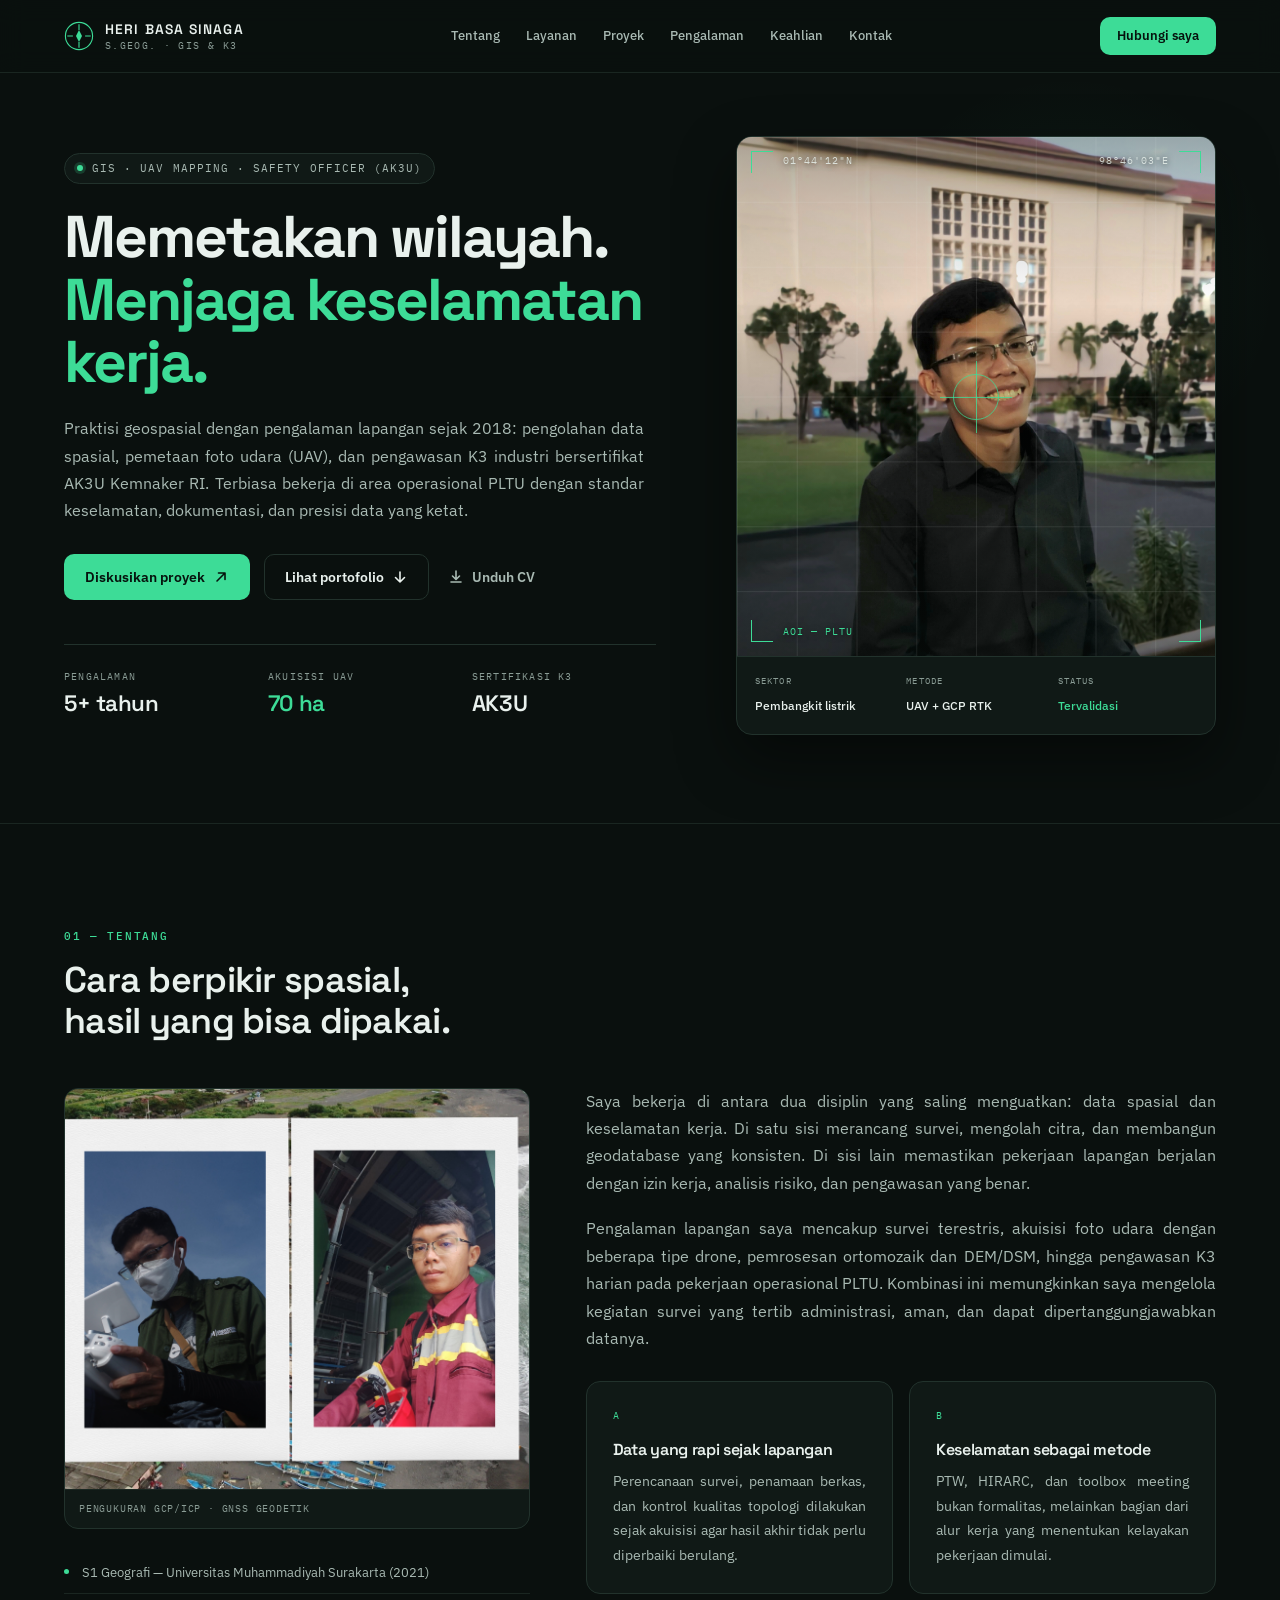
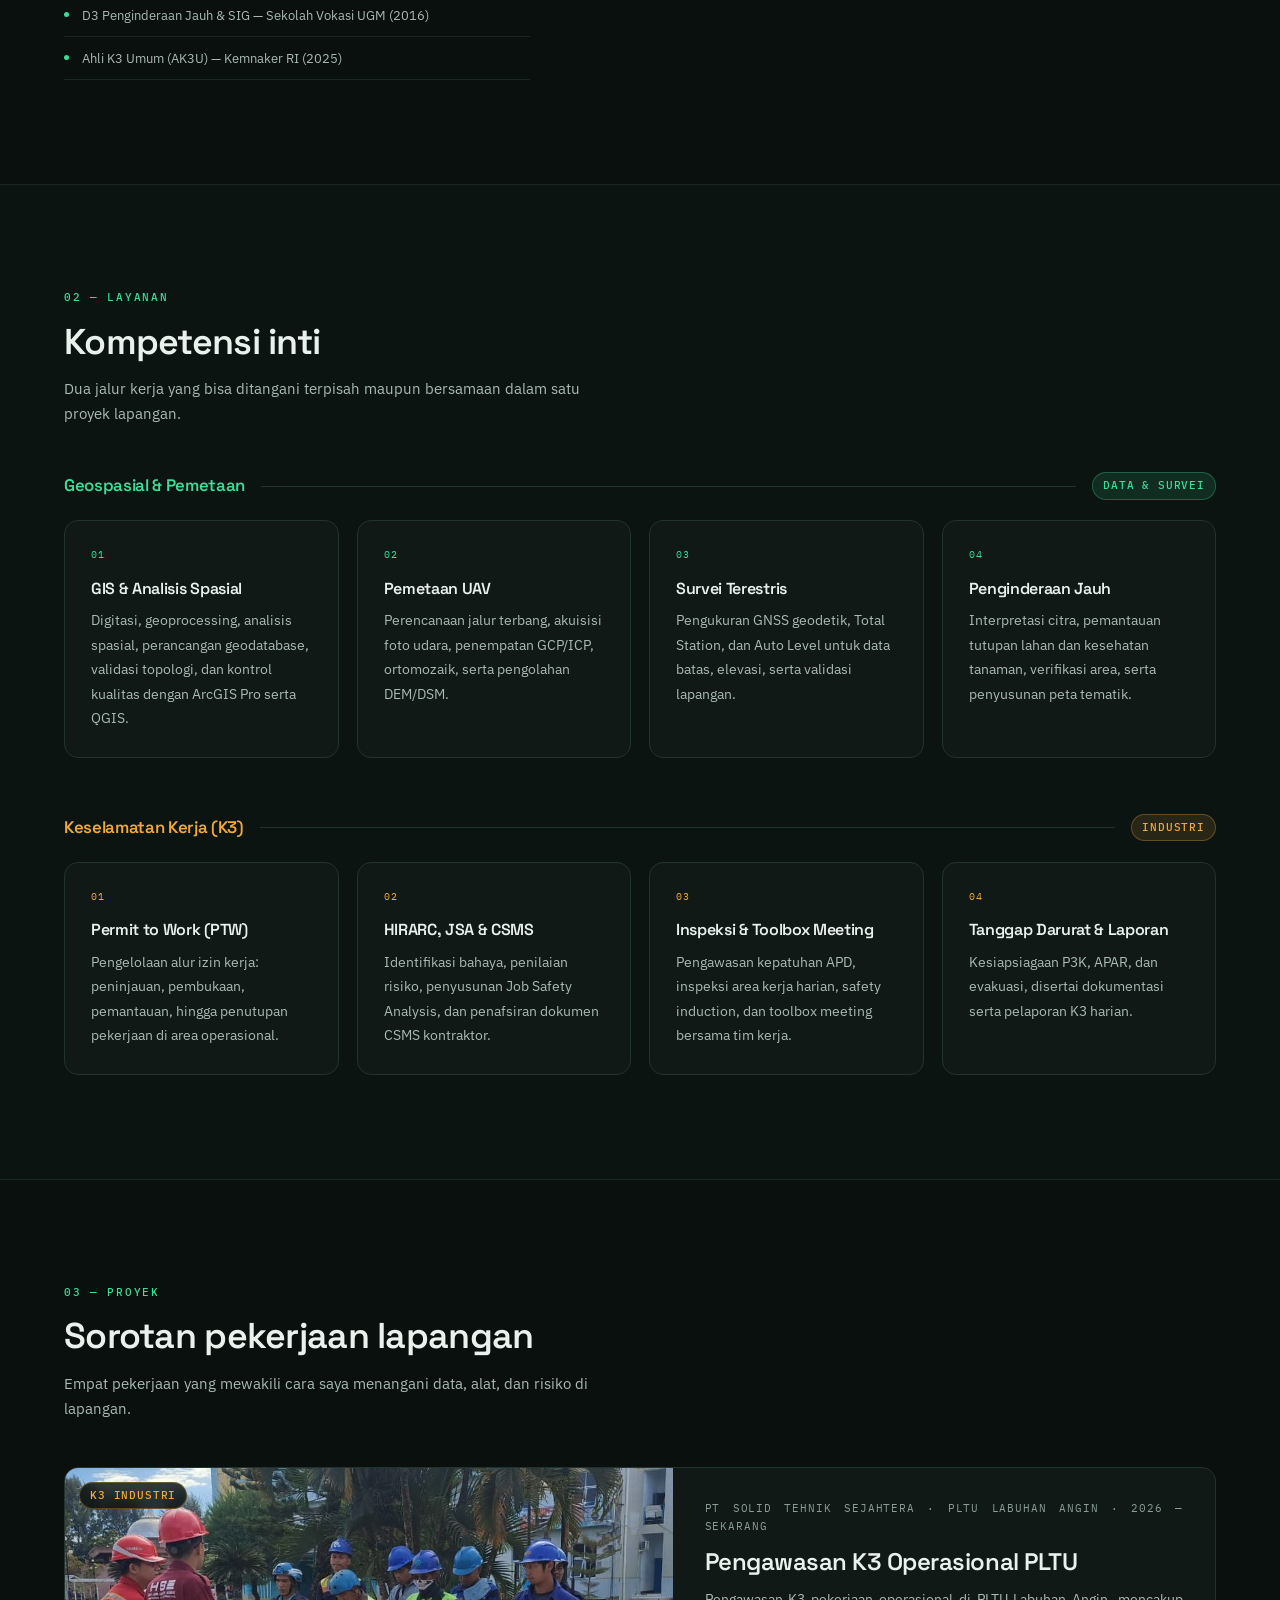
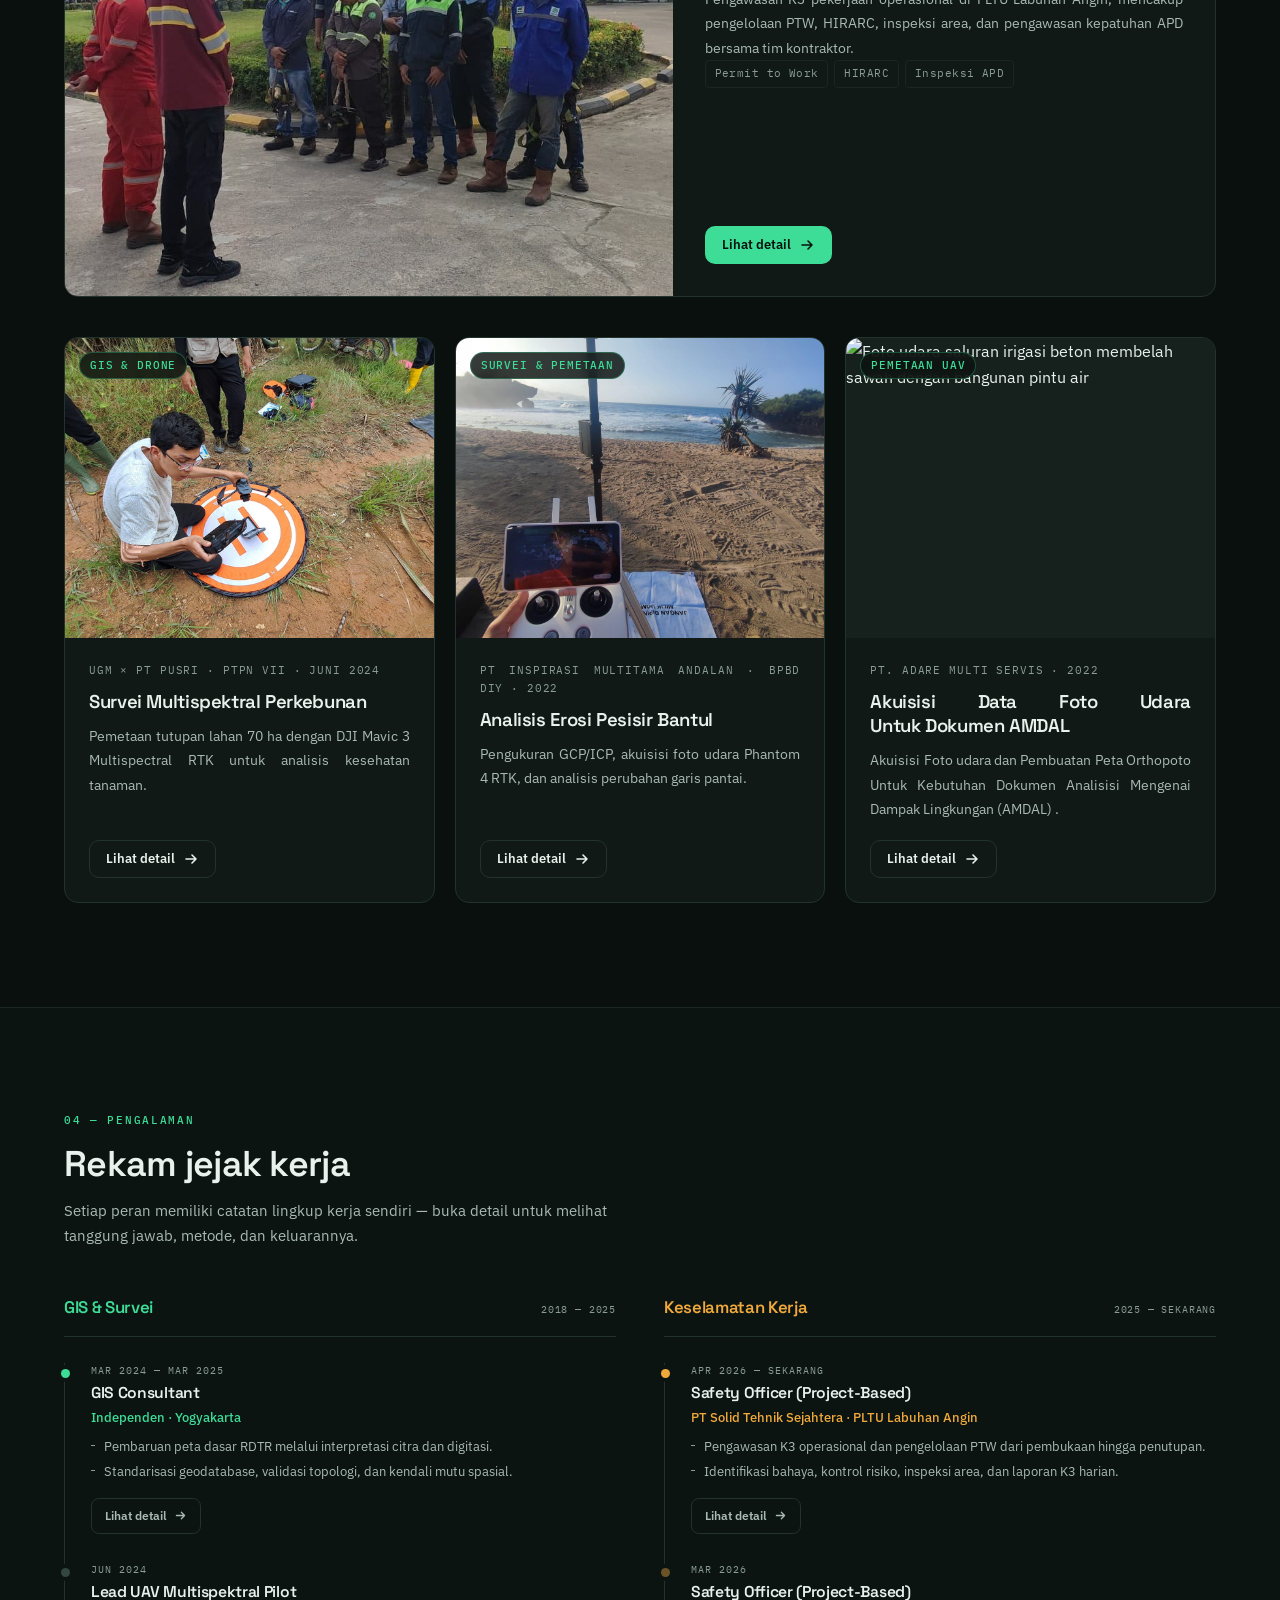
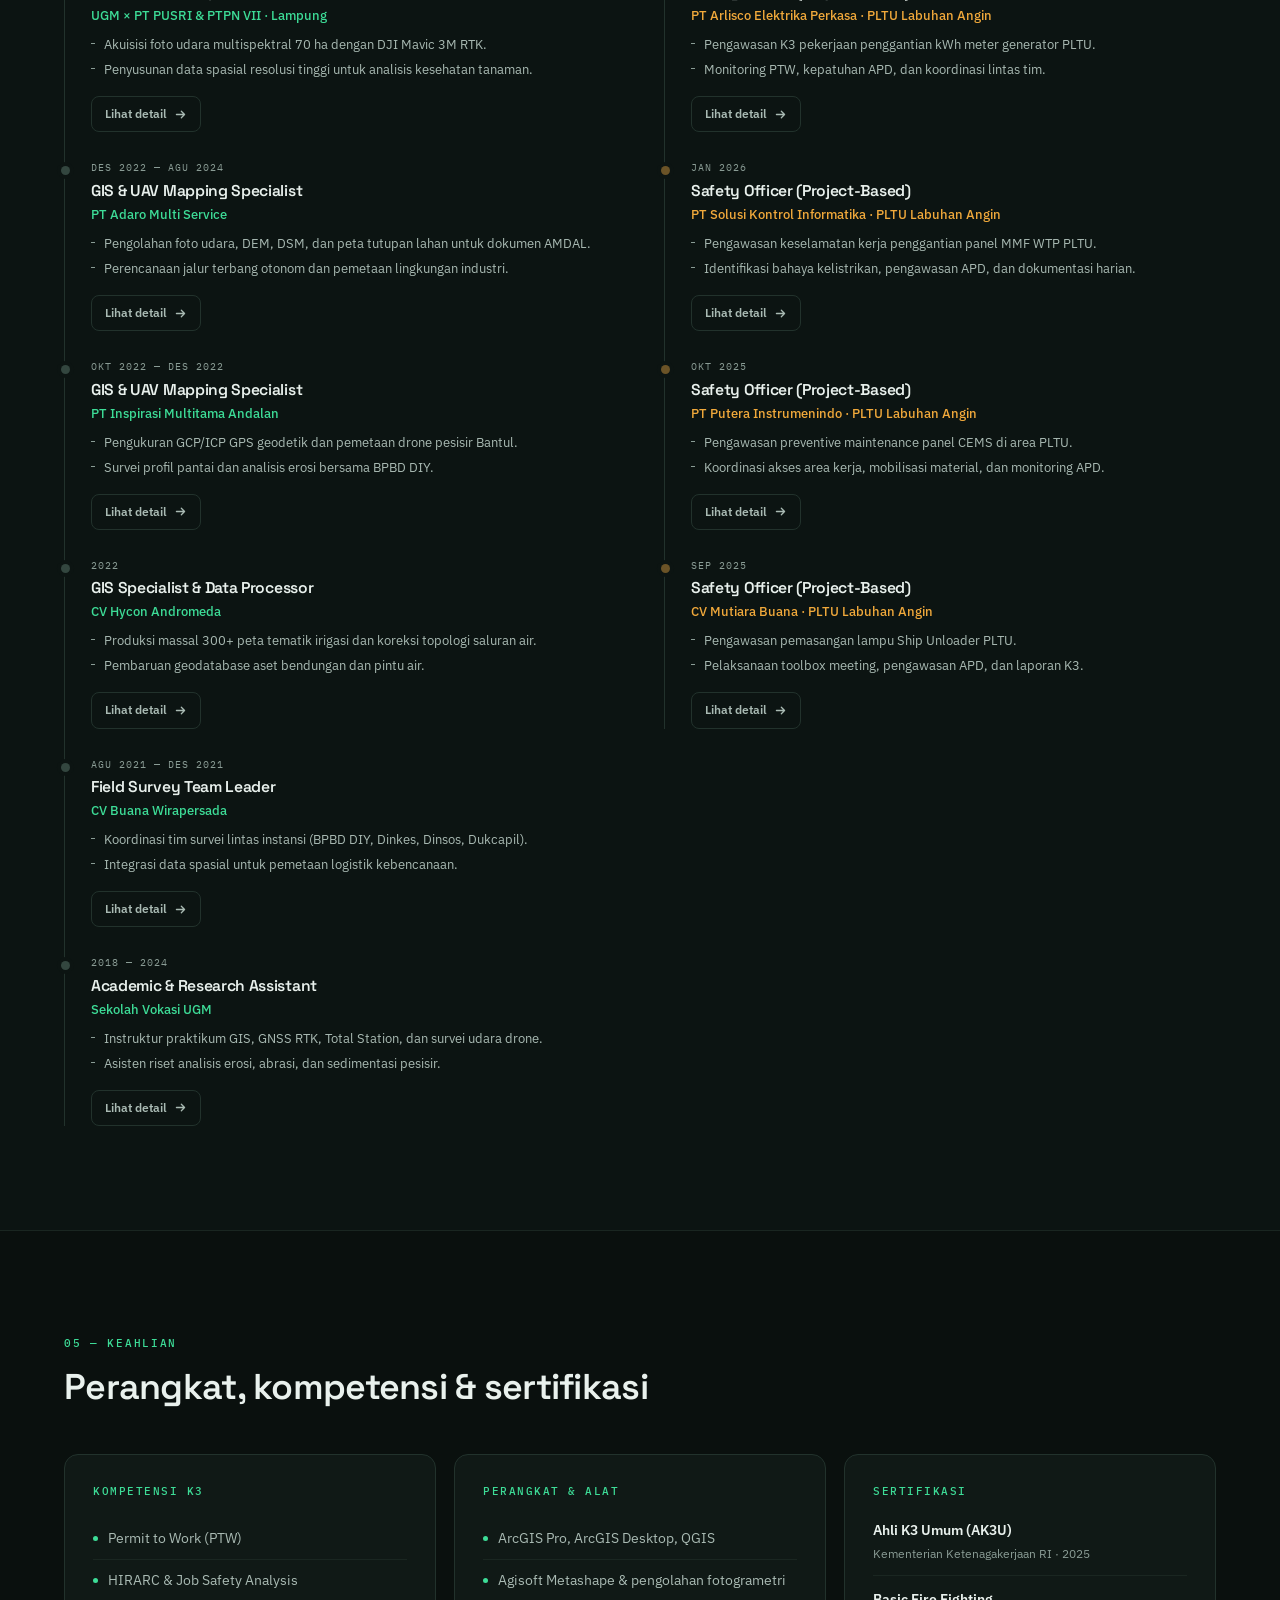
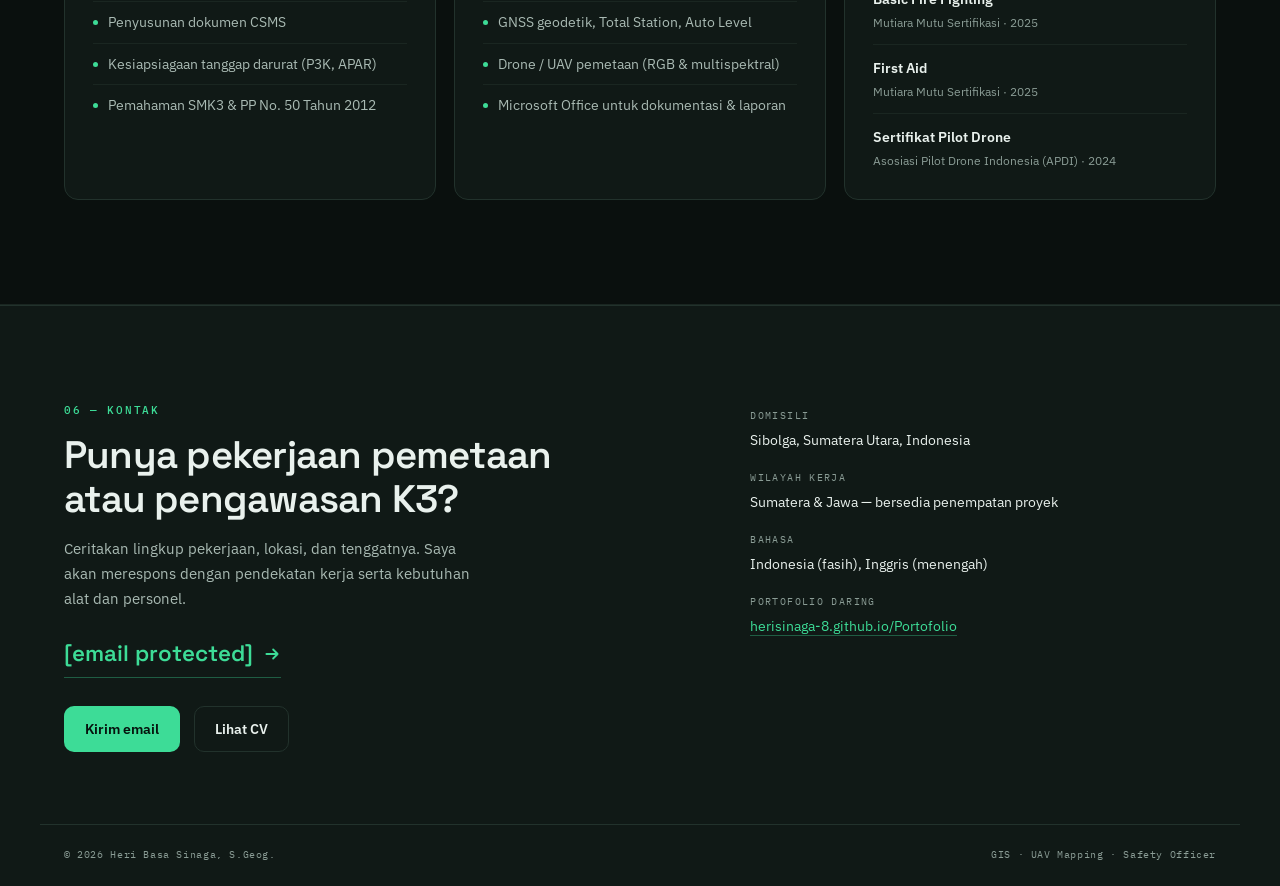
==== index.html @ 773e4710 "Update" ====
<!DOCTYPE html>
<html lang="id">

<head>
  <meta charset="UTF-8" />
  <meta name="viewport" content="width=device-width, initial-scale=1.0" />
  <title>Heri Basa Sinaga, S.Geog. — GIS, UAV Mapping &amp; Safety Officer</title>
  <meta name="description" content="Portofolio Heri Basa Sinaga, S.Geog.: GIS specialist, pilot UAV pemetaan, dan Safety Officer AK3U Kemnaker RI dengan pengalaman lapangan di PLTU Labuhan Angin." />
  <meta property="og:title" content="Heri Basa Sinaga, S.Geog. — GIS, UAV Mapping &amp; Safety Officer" />
  <meta property="og:description" content="Data spasial yang presisi dan pekerjaan lapangan yang aman: GIS, pemetaan UAV, survei terestris, dan pengawasan K3 industri." />
  <meta property="og:type" content="website" />
  <meta property="og:image" content="images/hero-pltu-aerial.jpg" />

  <link rel="preconnect" href="https://fonts.googleapis.com" />
  <link rel="preconnect" href="https://fonts.gstatic.com" crossorigin />
  <link href="https://fonts.googleapis.com/css2?family=IBM+Plex+Mono:wght@400;500&family=IBM+Plex+Sans:wght@400;500;600&family=Space+Grotesk:wght@500;600;700&display=swap" rel="stylesheet" />
  <link rel="stylesheet" href="style.css" />
</head>

<body>
  <a class="skip-link" href="#main">Lompat ke konten</a>

  <header class="site-header" id="site-header">
    <div class="shell header-inner">
      <a class="brand" href="index.html">
        <svg class="brand-mark" viewBox="0 0 32 32" aria-hidden="true" focusable="false">
          <circle cx="16" cy="16" r="14.5" fill="none" stroke="currentColor" stroke-width="1.2" />
          <path d="M16 3.5v6M16 22.5v6M3.5 16h6M22.5 16h6" stroke="currentColor" stroke-width="1.2" />
          <path d="M16 9.5 19.2 16 16 22.5 12.8 16Z" fill="currentColor" />
        </svg>
        <span class="brand-text">
          Heri Basa Sinaga
          <span class="brand-sub">S.Geog. · GIS &amp; K3</span>
        </span>
      </a>

      <nav class="primary-nav" aria-label="Navigasi utama">
        <a href="#tentang" data-nav="tentang">Tentang</a>
        <a href="#layanan" data-nav="layanan">Layanan</a>
        <a href="#proyek" data-nav="proyek">Proyek</a>
        <a href="#pengalaman" data-nav="pengalaman">Pengalaman</a>
        <a href="#keahlian" data-nav="keahlian">Keahlian</a>
        <a href="#kontak" data-nav="kontak">Kontak</a>
      </nav>

      <div class="header-actions">
        <a class="btn btn-primary btn-sm header-cta" href="#kontak">Hubungi saya</a>
        <button class="menu-toggle" id="menu-toggle" type="button" aria-label="Buka menu navigasi" aria-expanded="false" aria-controls="mobile-menu">
          <span class="menu-bars" aria-hidden="true"></span>
        </button>
      </div>
    </div>

    <div class="mobile-menu" id="mobile-menu">
      <nav class="mobile-nav" aria-label="Navigasi seluler">
        <a href="#tentang">Tentang</a>
        <a href="#layanan">Layanan</a>
        <a href="#proyek">Proyek</a>
        <a href="#pengalaman">Pengalaman</a>
        <a href="#keahlian">Keahlian</a>
        <a href="#kontak">Kontak</a>
      </nav>
      <a class="btn btn-primary mobile-menu-cta" href="cv.html">Unduh CV (PDF)</a>
    </div>
  </header>

  <main id="main">
    <!-- HERO -->
    <section class="hero" id="hero">
      <div class="shell hero-grid">
        <div class="hero-copy">
          <p class="eyebrow"><span class="pulse" aria-hidden="true"></span> GIS · UAV Mapping · Safety Officer (AK3U)</p>
          <h1>Memetakan wilayah.<br /><span class="accent">Menjaga keselamatan kerja.</span></h1>
          <p class="hero-lead" style="text-align: justify;"> 
            Praktisi geospasial dengan pengalaman lapangan sejak 2018: pengolahan data spasial, pemetaan foto udara
            (UAV), dan pengawasan K3 industri bersertifikat AK3U Kemnaker RI. Terbiasa bekerja di area operasional
            PLTU dengan standar keselamatan, dokumentasi, dan presisi data yang ketat.
          </p>

          <div class="hero-actions">
            <a class="btn btn-primary" href="#kontak">
              Diskusikan proyek
              <svg class="icon" viewBox="0 0 16 16" aria-hidden="true" focusable="false">
                <path d="M4 12 12 4M5.5 4H12v6.5" fill="none" stroke="currentColor" stroke-width="1.6" stroke-linecap="round" stroke-linejoin="round" />
              </svg>
            </a>
            <a class="btn btn-outline" href="#proyek">
              Lihat portofolio
              <svg class="icon" viewBox="0 0 16 16" aria-hidden="true" focusable="false">
                <path d="M8 3v10M3.5 8.5 8 13l4.5-4.5" fill="none" stroke="currentColor" stroke-width="1.6" stroke-linecap="round" stroke-linejoin="round" />
              </svg>
            </a>
            <a class="btn btn-ghost" href="cv.html">
              <svg class="icon" viewBox="0 0 16 16" aria-hidden="true" focusable="false">
                <path d="M8 2v8M4.5 7 8 10.5 11.5 7M3 13h10" fill="none" stroke="currentColor" stroke-width="1.6" stroke-linecap="round" stroke-linejoin="round" />
              </svg>
              Unduh CV
            </a>
          </div>

          <dl class="hero-metrics">
            <div class="metric">
              <dt class="metric-label">Pengalaman</dt>
              <dd class="metric-value">5+ tahun</dd>
            </div>
            <div class="metric">
              <dt class="metric-label">Akuisisi UAV</dt>
              <dd class="metric-value metric-value--accent">70 ha</dd>
            </div>
            <div class="metric">
              <dt class="metric-label">Sertifikasi K3</dt>
              <dd class="metric-value">AK3U</dd>
            </div>
          </dl>
        </div>

        <figure class="map-panel">
          <div class="map-frame">
            <img src="./image/profil.jpg" alt="Foto udara kompleks PLTU pesisir dengan dermaga bongkar dan galeri konveyor" width="1024" height="1200" fetchpriority="high" decoding="async" />
            <div class="map-overlay" aria-hidden="true">
              <span class="map-grid"></span>
              <span class="map-corner map-corner--tl"></span>
              <span class="map-corner map-corner--tr"></span>
              <span class="map-corner map-corner--bl"></span>
              <span class="map-corner map-corner--br"></span>
              <span class="map-coord map-coord--tl">01°44'12"N</span>
              <span class="map-coord map-coord--tr">98°46'03"E</span>
              <span class="map-coord map-coord--bl">AOI — PLTU</span>
              <span class="map-crosshair"></span>
            </div>
          </div>
          <figcaption class="map-readout">
            <div class="readout">
              <span class="readout-label">Sektor</span>
              <span class="readout-value">Pembangkit listrik</span>
            </div>
            <div class="readout">
              <span class="readout-label">Metode</span>
              <span class="readout-value">UAV + GCP RTK</span>
            </div>
            <div class="readout">
              <span class="readout-label">Status</span>
              <span class="readout-value readout-value--ok">Tervalidasi</span>
            </div>
          </figcaption>
        </figure>
      </div>
    </section>

    <!-- TENTANG -->
    <section class="section" id="tentang">
      <div class="shell">
        <div class="section-head">
          <p class="section-tag">01 — Tentang</p>
          <h2 class="section-title">Cara berpikir spasial, hasil yang bisa dipakai.</h2>
        </div>

        <div class="about-grid">
          <div class="about-aside">
            <figure class="about-photo">
              <img src="./image/home 1.png" alt="Receiver GNSS geodetik di lokasi survei lapangan dengan tablet pemetaan" width="1280" height="400" decoding="async" />
              <figcaption>Pengukuran GCP/ICP · GNSS geodetik</figcaption>
            </figure>
            <ul class="credential-list">
              <li>S1 Geografi — Universitas Muhammadiyah Surakarta (2021)</li>
              <li>D3 Penginderaan Jauh &amp; SIG — Sekolah Vokasi UGM (2016)</li>
              <li>Ahli K3 Umum (AK3U) — Kemnaker RI (2025)</li>
            </ul>
          </div>

          <div class="about-body" style="text-align: justify">
            <p class="lead-muted">
              Saya bekerja di antara dua disiplin yang saling menguatkan: data spasial dan keselamatan kerja. Di satu
              sisi merancang survei, mengolah citra, dan membangun geodatabase yang konsisten. Di sisi lain memastikan
              pekerjaan lapangan berjalan dengan izin kerja, analisis risiko, dan pengawasan yang benar.
            </p>
            <p class="lead-muted">
              Pengalaman lapangan saya mencakup survei terestris, akuisisi foto udara dengan beberapa tipe drone,
              pemrosesan ortomozaik dan DEM/DSM, hingga pengawasan K3 harian pada pekerjaan operasional PLTU. Kombinasi
              ini memungkinkan saya mengelola kegiatan survei yang tertib administrasi, aman, dan dapat
              dipertanggungjawabkan datanya.
            </p>

            <div class="info-grid">
              <article class="card card--plain">
                <span class="card-index">A</span>
                <h3 class="card-title">Data yang rapi sejak lapangan</h3>
                <p class="card-text">Perencanaan survei, penamaan berkas, dan kontrol kualitas topologi dilakukan sejak
                  akuisisi agar hasil akhir tidak perlu diperbaiki berulang.</p>
              </article>
              <article class="card card--plain">
                <span class="card-index">B</span>
                <h3 class="card-title">Keselamatan sebagai metode</h3>
                <p class="card-text">PTW, HIRARC, dan toolbox meeting bukan formalitas, melainkan bagian dari alur kerja
                  yang menentukan kelayakan pekerjaan dimulai.</p>
              </article>
            </div>
          </div>
        </div>
      </div>
    </section>

    <!-- LAYANAN -->
    <section class="section section--alt" id="layanan">
      <div class="shell">
        <div class="section-head">
          <p class="section-tag">02 — Layanan</p>
          <h2 class="section-title">Kompetensi inti</h2>
          <p class="section-note">Dua jalur kerja yang bisa ditangani terpisah maupun bersamaan dalam satu proyek
            lapangan.</p>
        </div>

        <div class="service-group">
          <div class="group-head">
            <h3 class="group-title">Geospasial &amp; Pemetaan</h3>
            <span class="group-line" aria-hidden="true"></span>
            <span class="chip chip--green">Data &amp; survei</span>
          </div>
          <div class="card-grid card-grid--4">
            <article class="card">
              <span class="card-index">01</span>
              <h4 class="card-title">GIS &amp; Analisis Spasial</h4>
              <p class="card-text">Digitasi, geoprocessing, analisis spasial, perancangan geodatabase, validasi topologi,
                dan kontrol kualitas dengan ArcGIS Pro serta QGIS.</p>
            </article>
            <article class="card">
              <span class="card-index">02</span>
              <h4 class="card-title">Pemetaan UAV</h4>
              <p class="card-text">Perencanaan jalur terbang, akuisisi foto udara, penempatan GCP/ICP, ortomozaik, serta
                pengolahan DEM/DSM.</p>
            </article>
            <article class="card">
              <span class="card-index">03</span>
              <h4 class="card-title">Survei Terestris</h4>
              <p class="card-text">Pengukuran GNSS geodetik, Total Station, dan Auto Level untuk data batas, elevasi,
                serta validasi lapangan.</p>
            </article>
            <article class="card">
              <span class="card-index">04</span>
              <h4 class="card-title">Penginderaan Jauh</h4>
              <p class="card-text">Interpretasi citra, pemantauan tutupan lahan dan kesehatan tanaman, verifikasi area,
                serta penyusunan peta tematik.</p>
            </article>
          </div>
        </div>

        <div class="service-group">
          <div class="group-head">
            <h3 class="group-title group-title--amber">Keselamatan Kerja (K3)</h3>
            <span class="group-line" aria-hidden="true"></span>
            <span class="chip chip--amber">Industri</span>
          </div>
          <div class="card-grid card-grid--4">
            <article class="card card--amber">
              <span class="card-index">01</span>
              <h4 class="card-title">Permit to Work (PTW)</h4>
              <p class="card-text">Pengelolaan alur izin kerja: peninjauan, pembukaan, pemantauan, hingga penutupan
                pekerjaan di area operasional.</p>
            </article>
            <article class="card card--amber">
              <span class="card-index">02</span>
              <h4 class="card-title">HIRARC, JSA &amp; CSMS</h4>
              <p class="card-text">Identifikasi bahaya, penilaian risiko, penyusunan Job Safety Analysis, dan penafsiran
                dokumen CSMS kontraktor.</p>
            </article>
            <article class="card card--amber">
              <span class="card-index">03</span>
              <h4 class="card-title">Inspeksi &amp; Toolbox Meeting</h4>
              <p class="card-text">Pengawasan kepatuhan APD, inspeksi area kerja harian, safety induction, dan toolbox
                meeting bersama tim kerja.</p>
            </article>
            <article class="card card--amber">
              <span class="card-index">04</span>
              <h4 class="card-title">Tanggap Darurat &amp; Laporan</h4>
              <p class="card-text">Kesiapsiagaan P3K, APAR, dan evakuasi, disertai dokumentasi serta pelaporan K3
                harian.</p>
            </article>
          </div>
        </div>
      </div>
    </section>

    <!-- PROYEK -->
    <section class="section" id="proyek">
      <div class="shell">
        <div class="section-head">
          <p class="section-tag">03 — Proyek</p>
          <h2 class="section-title">Sorotan pekerjaan lapangan</h2>
          <p class="section-note">Empat pekerjaan yang mewakili cara saya menangani data, alat, dan risiko di lapangan.</p>
        </div>

        <div class="project-list">
          <article class="project-card project-card--feature">
            <a class="project-media" href="./asset/featured project/index.html#safety-pltu">
              <img src="./image/tbm.jpeg" alt="TBM" width="1280" height="300" decoding="async" />
              <span class="chip chip--amber project-chip">K3 Industri</span>
            </a>
            <div class="project-body" style="text-align: justify">
              <p class="project-meta">PT Solid Tehnik Sejahtera · PLTU Labuhan Angin · 2026 — sekarang</p>
              <h3 class="project-title">Pengawasan K3 Operasional PLTU</h3>
              <p class="card-text" >Pengawasan K3 pekerjaan operasional di PLTU Labuhan Angin, mencakup pengelolaan PTW,
                HIRARC, inspeksi area, dan pengawasan kepatuhan APD bersama tim kontraktor.</p>
              <ul class="tag-list">
                <li>Permit to Work</li>
                <li>HIRARC</li>
                <li>Inspeksi APD</li>
              </ul>
              <div class="project-actions">
                <a class="btn btn-primary btn-sm" href="./asset/featured project/index.html#safety-pltu">
                  Lihat detail
                  <svg class="icon" viewBox="0 0 16 16" aria-hidden="true" focusable="false">
                    <path d="M3 8h10M9 4l4 4-4 4" fill="none" stroke="currentColor" stroke-width="1.6" stroke-linecap="round" stroke-linejoin="round" />
                  </svg>
                </a>
              </div>
            </div>
          </article>

          <div class="project-grid">
            <article class="project-card">
              <a class="project-media" href="./asset/featured project/index.html#drone-ptpn7">
                <img src="./image/WhatsApp Image 2026-11-14 at 05.38.22.jpeg" alt="PTPN VII Lampung" width="1280" height="300" decoding="async" />
                <span class="chip chip--green project-chip">GIS &amp; Drone</span>
              </a>
              <div class="project-body" style="text-align: justify">
                <p class="project-meta">UGM × PT PUSRI · PTPN VII · Juni 2024</p>
                <h3 class="project-title">Survei Multispektral Perkebunan</h3>
                <p class="card-text">Pemetaan tutupan lahan 70 ha dengan DJI Mavic 3 Multispectral RTK untuk analisis
                  kesehatan tanaman.</p>
                <div class="project-actions">
                  <a class="btn btn-outline btn-sm" href="./asset/featured project/index.html#drone-ptpn7">
                    Lihat detail
                    <svg class="icon" viewBox="0 0 16 16" aria-hidden="true" focusable="false">
                      <path d="M3 8h10M9 4l4 4-4 4" fill="none" stroke="currentColor" stroke-width="1.6" stroke-linecap="round" stroke-linejoin="round" />
                    </svg>
                  </a>
                </div>
              </div>
            </article>

            <article class="project-card">
              <a class="project-media" href="./asset/featured project/index.html#abrasi-bantul">
                <img src="./image/pantai.jpeg" alt="Garis pantai berpasir dengan abrasi dan ombak dari foto udara" width="1280" height="300" decoding="async" />
                <span class="chip chip--green project-chip">Survei &amp; Pemetaan</span>
              </a>
              <div class="project-body" style="text-align: justify">
                <p class="project-meta">PT Inspirasi Multitama Andalan · BPBD DIY · 2022</p>
                <h3 class="project-title">Analisis Erosi Pesisir Bantul</h3>
                <p class="card-text">Pengukuran GCP/ICP, akuisisi foto udara Phantom 4 RTK, dan analisis perubahan garis
                  pantai.</p>
                <div class="project-actions">
                  <a class="btn btn-outline btn-sm" href="./asset/featured project/index.html#abrasi-bantul">
                    Lihat detail
                    <svg class="icon" viewBox="0 0 16 16" aria-hidden="true" focusable="false">
                      <path d="M3 8h10M9 4l4 4-4 4" fill="none" stroke="currentColor" stroke-width="1.6" stroke-linecap="round" stroke-linejoin="round" />
                    </svg>
                  </a>
                </div>
              </div>
            </article>

            <article class="project-card">
              <a class="project-media" href="./asset/featured project/index.html#hycon-irigasi">
                <img src="../../Baru/image/gis/card 1.jpg" alt="Foto udara saluran irigasi beton membelah sawah dengan bangunan pintu air" width="1280" height="300" decoding="async" />
                <span class="chip chip--green project-chip">Pemetaan UAV</span>
              </a>
              <div class="project-body" style="text-align: justify">
                <p class="project-meta">PT. Adare Multi Servis · 2022</p>
                <h3 class="project-title">Akuisisi Data Foto Udara Untuk Dokumen AMDAL</h3>
                <p class="card-text">Akuisisi Foto udara dan Pembuatan Peta Orthopoto Untuk Kebutuhan Dokumen Analisisi Mengenai Dampak Lingkungan (AMDAL) .</p>
                <div class="project-actions">
                  <a class="btn btn-outline btn-sm" href="./asset/featured project/index.html#hycon-irigasi">
                    Lihat detail
                    <svg class="icon" viewBox="0 0 16 16" aria-hidden="true" focusable="false">
                      <path d="M3 8h10M9 4l4 4-4 4" fill="none" stroke="currentColor" stroke-width="1.6" stroke-linecap="round" stroke-linejoin="round" />
                    </svg>
                  </a>
                </div>
              </div>
            </article>
          </div>
        </div>
      </div>
    </section>

    <!-- PENGALAMAN -->
    <section class="section section--alt" id="pengalaman">
      <div class="shell">
        <div class="section-head">
          <p class="section-tag">04 — Pengalaman</p>
          <h2 class="section-title">Rekam jejak kerja</h2>
          <p class="section-note">Setiap peran memiliki catatan lingkup kerja sendiri — buka detail untuk melihat
            tanggung jawab, metode, dan keluarannya.</p>
        </div>

        <div class="career-grid">
          <div class="career-track">
            <div class="track-head">
              <h3 class="track-title">GIS &amp; Survei</h3>
              <span class="track-range">2018 — 2025</span>
            </div>
            <ol class="timeline">
              <li class="timeline-item is-current">
                <p class="timeline-date">Mar 2024 — Mar 2025</p>
                <h4 class="timeline-role">GIS Consultant</h4>
                <p class="timeline-org">Independen · Yogyakarta</p>
                <ul class="timeline-points">
                  <li>Pembaruan peta dasar RDTR melalui interpretasi citra dan digitasi.</li>
                  <li>Standarisasi geodatabase, validasi topologi, dan kendali mutu spasial.</li>
                </ul>
                <a class="timeline-detail" href="./asset/pengalaman/gis/index.html#panel-exp-1">
                  Lihat detail
                  <svg class="icon" viewBox="0 0 16 16" aria-hidden="true" focusable="false">
                    <path d="M3 8h10M9 4l4 4-4 4" fill="none" stroke="currentColor" stroke-width="1.6" stroke-linecap="round" stroke-linejoin="round" />
                  </svg>
                </a>
              </li>
              <li class="timeline-item">
                <p class="timeline-date">Jun 2024</p>
                <h4 class="timeline-role">Lead UAV Multispektral Pilot</h4>
                <p class="timeline-org">UGM × PT PUSRI &amp; PTPN VII · Lampung</p>
                <ul class="timeline-points">
                  <li>Akuisisi foto udara multispektral 70 ha dengan DJI Mavic 3M RTK.</li>
                  <li>Penyusunan data spasial resolusi tinggi untuk analisis kesehatan tanaman.</li>
                </ul>
                <a class="timeline-detail" href="./asset/pengalaman/gis/index.html#panel-exp-2">
                  Lihat detail
                  <svg class="icon" viewBox="0 0 16 16" aria-hidden="true" focusable="false">
                    <path d="M3 8h10M9 4l4 4-4 4" fill="none" stroke="currentColor" stroke-width="1.6" stroke-linecap="round" stroke-linejoin="round" />
                  </svg>
                </a>
              </li>
              <li class="timeline-item">
                <p class="timeline-date">Des 2022 — Agu 2024</p>
                <h4 class="timeline-role">GIS &amp; UAV Mapping Specialist</h4>
                <p class="timeline-org">PT Adaro Multi Service</p>
                <ul class="timeline-points">
                  <li>Pengolahan foto udara, DEM, DSM, dan peta tutupan lahan untuk dokumen AMDAL.</li>
                  <li>Perencanaan jalur terbang otonom dan pemetaan lingkungan industri.</li>
                </ul>
                <a class="timeline-detail" href="./asset/pengalaman/gis/index.html#panel-exp-3">
                  Lihat detail
                  <svg class="icon" viewBox="0 0 16 16" aria-hidden="true" focusable="false">
                    <path d="M3 8h10M9 4l4 4-4 4" fill="none" stroke="currentColor" stroke-width="1.6" stroke-linecap="round" stroke-linejoin="round" />
                  </svg>
                </a>
              </li>
              <li class="timeline-item">
                <p class="timeline-date">Okt 2022 — Des 2022</p>
                <h4 class="timeline-role">GIS &amp; UAV Mapping Specialist</h4>
                <p class="timeline-org">PT Inspirasi Multitama Andalan</p>
                <ul class="timeline-points">
                  <li>Pengukuran GCP/ICP GPS geodetik dan pemetaan drone pesisir Bantul.</li>
                  <li>Survei profil pantai dan analisis erosi bersama BPBD DIY.</li>
                </ul>
                <a class="timeline-detail" href="./asset/pengalaman/gis/index.html#panel-exp-4">
                  Lihat detail
                  <svg class="icon" viewBox="0 0 16 16" aria-hidden="true" focusable="false">
                    <path d="M3 8h10M9 4l4 4-4 4" fill="none" stroke="currentColor" stroke-width="1.6" stroke-linecap="round" stroke-linejoin="round" />
                  </svg>
                </a>
              </li>
              <li class="timeline-item">
                <p class="timeline-date">2022</p>
                <h4 class="timeline-role">GIS Specialist &amp; Data Processor</h4>
                <p class="timeline-org">CV Hycon Andromeda</p>
                <ul class="timeline-points">
                  <li>Produksi massal 300+ peta tematik irigasi dan koreksi topologi saluran air.</li>
                  <li>Pembaruan geodatabase aset bendungan dan pintu air.</li>
                </ul>
                <a class="timeline-detail" href="./asset/pengalaman/gis/index.html#panel-exp-5">
                  Lihat detail
                  <svg class="icon" viewBox="0 0 16 16" aria-hidden="true" focusable="false">
                    <path d="M3 8h10M9 4l4 4-4 4" fill="none" stroke="currentColor" stroke-width="1.6" stroke-linecap="round" stroke-linejoin="round" />
                  </svg>
                </a>
              </li>
              <li class="timeline-item">
                <p class="timeline-date">Agu 2021 — Des 2021</p>
                <h4 class="timeline-role">Field Survey Team Leader</h4>
                <p class="timeline-org">CV Buana Wirapersada</p>
                <ul class="timeline-points">
                  <li>Koordinasi tim survei lintas instansi (BPBD DIY, Dinkes, Dinsos, Dukcapil).</li>
                  <li>Integrasi data spasial untuk pemetaan logistik kebencanaan.</li>
                </ul>
                <a class="timeline-detail" href="./asset/pengalaman/gis/index.html#panel-exp-6">
                  Lihat detail
                  <svg class="icon" viewBox="0 0 16 16" aria-hidden="true" focusable="false">
                    <path d="M3 8h10M9 4l4 4-4 4" fill="none" stroke="currentColor" stroke-width="1.6" stroke-linecap="round" stroke-linejoin="round" />
                  </svg>
                </a>
              </li>
              <li class="timeline-item">
                <p class="timeline-date">2018 — 2024</p>
                <h4 class="timeline-role">Academic &amp; Research Assistant</h4>
                <p class="timeline-org">Sekolah Vokasi UGM</p>
                <ul class="timeline-points">
                  <li>Instruktur praktikum GIS, GNSS RTK, Total Station, dan survei udara drone.</li>
                  <li>Asisten riset analisis erosi, abrasi, dan sedimentasi pesisir.</li>
                </ul>
                <a class="timeline-detail" href="./asset/pengalaman/gis/index.html#panel-exp-7">
                  Lihat detail
                  <svg class="icon" viewBox="0 0 16 16" aria-hidden="true" focusable="false">
                    <path d="M3 8h10M9 4l4 4-4 4" fill="none" stroke="currentColor" stroke-width="1.6" stroke-linecap="round" stroke-linejoin="round" />
                  </svg>
                </a>
              </li>
            </ol>
          </div>

          <div class="career-track career-track--amber">
            <div class="track-head">
              <h3 class="track-title track-title--amber">Keselamatan Kerja</h3>
              <span class="track-range">2025 — sekarang</span>
            </div>
            <ol class="timeline timeline--amber">
              <li class="timeline-item is-current is-amber">
                <p class="timeline-date">Apr 2026 — sekarang</p>
                <h4 class="timeline-role">Safety Officer (Project-Based)</h4>
                <p class="timeline-org">PT Solid Tehnik Sejahtera · PLTU Labuhan Angin</p>
                <ul class="timeline-points">
                  <li>Pengawasan K3 operasional dan pengelolaan PTW dari pembukaan hingga penutupan.</li>
                  <li>Identifikasi bahaya, kontrol risiko, inspeksi area, dan laporan K3 harian.</li>
                </ul>
                <a class="timeline-detail" href="./asset/pengalaman/k3/Untitled-1.html#panel-k3-1">
                  Lihat detail
                  <svg class="icon" viewBox="0 0 16 16" aria-hidden="true" focusable="false">
                    <path d="M3 8h10M9 4l4 4-4 4" fill="none" stroke="currentColor" stroke-width="1.6" stroke-linecap="round" stroke-linejoin="round" />
                  </svg>
                </a>
              </li>
              <li class="timeline-item is-amber">
                <p class="timeline-date">Mar 2026</p>
                <h4 class="timeline-role">Safety Officer (Project-Based)</h4>
                <p class="timeline-org">PT Arlisco Elektrika Perkasa · PLTU Labuhan Angin</p>
                <ul class="timeline-points">
                  <li>Pengawasan K3 pekerjaan penggantian kWh meter generator PLTU.</li>
                  <li>Monitoring PTW, kepatuhan APD, dan koordinasi lintas tim.</li>
                </ul>
                <a class="timeline-detail" href="./asset/pengalaman/k3/Untitled-1.html#panel-k3-2">
                  Lihat detail
                  <svg class="icon" viewBox="0 0 16 16" aria-hidden="true" focusable="false">
                    <path d="M3 8h10M9 4l4 4-4 4" fill="none" stroke="currentColor" stroke-width="1.6" stroke-linecap="round" stroke-linejoin="round" />
                  </svg>
                </a>
              </li>
              <li class="timeline-item is-amber">
                <p class="timeline-date">Jan 2026</p>
                <h4 class="timeline-role">Safety Officer (Project-Based)</h4>
                <p class="timeline-org">PT Solusi Kontrol Informatika · PLTU Labuhan Angin</p>
                <ul class="timeline-points">
                  <li>Pengawasan keselamatan kerja penggantian panel MMF WTP PLTU.</li>
                  <li>Identifikasi bahaya kelistrikan, pengawasan APD, dan dokumentasi harian.</li>
                </ul>
                <a class="timeline-detail" href="./asset/pengalaman/k3/Untitled-1.html#panel-k3-3">
                  Lihat detail
                  <svg class="icon" viewBox="0 0 16 16" aria-hidden="true" focusable="false">
                    <path d="M3 8h10M9 4l4 4-4 4" fill="none" stroke="currentColor" stroke-width="1.6" stroke-linecap="round" stroke-linejoin="round" />
                  </svg>
                </a>
              </li>
              <li class="timeline-item is-amber">
                <p class="timeline-date">Okt 2025</p>
                <h4 class="timeline-role">Safety Officer (Project-Based)</h4>
                <p class="timeline-org">PT Putera Instrumenindo · PLTU Labuhan Angin</p>
                <ul class="timeline-points">
                  <li>Pengawasan preventive maintenance panel CEMS di area PLTU.</li>
                  <li>Koordinasi akses area kerja, mobilisasi material, dan monitoring APD.</li>
                </ul>
                <a class="timeline-detail" href="./asset/pengalaman/k3/Untitled-1.html#panel-k3-4">
                  Lihat detail
                  <svg class="icon" viewBox="0 0 16 16" aria-hidden="true" focusable="false">
                    <path d="M3 8h10M9 4l4 4-4 4" fill="none" stroke="currentColor" stroke-width="1.6" stroke-linecap="round" stroke-linejoin="round" />
                  </svg>
                </a>
              </li>
              <li class="timeline-item is-amber">
                <p class="timeline-date">Sep 2025</p>
                <h4 class="timeline-role">Safety Officer (Project-Based)</h4>
                <p class="timeline-org">CV Mutiara Buana · PLTU Labuhan Angin</p>
                <ul class="timeline-points">
                  <li>Pengawasan pemasangan lampu Ship Unloader PLTU.</li>
                  <li>Pelaksanaan toolbox meeting, pengawasan APD, dan laporan K3.</li>
                </ul>
                <a class="timeline-detail" href="./asset/pengalaman/k3/Untitled-1.html#panel-k3-5">
                  Lihat detail
                  <svg class="icon" viewBox="0 0 16 16" aria-hidden="true" focusable="false">
                    <path d="M3 8h10M9 4l4 4-4 4" fill="none" stroke="currentColor" stroke-width="1.6" stroke-linecap="round" stroke-linejoin="round" />
                  </svg>
                </a>
              </li>
            </ol>
          </div>
        </div>
      </div>
    </section>

    <!-- KEAHLIAN -->
    <section class="section" id="keahlian">
      <div class="shell">
        <div class="section-head">
          <p class="section-tag">05 — Keahlian</p>
          <h2 class="section-title">Perangkat, kompetensi &amp; sertifikasi</h2>
        </div>

        <div class="card-grid card-grid--3">
          <article class="panel">
            <h3 class="panel-title">Kompetensi K3</h3>
            <ul class="check-list">
              <li>Permit to Work (PTW)</li>
              <li>HIRARC &amp; Job Safety Analysis</li>
              <li>Penyusunan dokumen CSMS</li>
              <li>Kesiapsiagaan tanggap darurat (P3K, APAR)</li>
              <li>Pemahaman SMK3 &amp; PP No. 50 Tahun 2012</li>
            </ul>
          </article>

          <article class="panel">
            <h3 class="panel-title">Perangkat &amp; Alat</h3>
            <ul class="check-list">
              <li>ArcGIS Pro, ArcGIS Desktop, QGIS</li>
              <li>Agisoft Metashape &amp; pengolahan fotogrametri</li>
              <li>GNSS geodetik, Total Station, Auto Level</li>
              <li>Drone / UAV pemetaan (RGB &amp; multispektral)</li>
              <li>Microsoft Office untuk dokumentasi &amp; laporan</li>
            </ul>
          </article>

          <article class="panel panel--cert">
            <h3 class="panel-title">Sertifikasi</h3>
            <ul class="cert-list">
              <li>
                <span class="cert-title">Ahli K3 Umum (AK3U)</span>
                <span class="cert-sub">Kementerian Ketenagakerjaan RI · 2025</span>
              </li>
              <li>
                <span class="cert-title">Basic Fire Fighting</span>
                <span class="cert-sub">Mutiara Mutu Sertifikasi · 2025</span>
              </li>
              <li>
                <span class="cert-title">First Aid</span>
                <span class="cert-sub">Mutiara Mutu Sertifikasi · 2025</span>
              </li>
              <li>
                <span class="cert-title">Sertifikat Pilot Drone</span>
                <span class="cert-sub">Asosiasi Pilot Drone Indonesia (APDI) · 2024</span>
              </li>
            </ul>
          </article>
        </div>
      </div>
    </section>

    <!-- KONTAK -->
    <section class="contact" id="kontak">
      <div class="shell contact-inner">
        <div class="contact-copy">
          <p class="section-tag">06 — Kontak</p>
          <h2 class="contact-title">Punya pekerjaan pemetaan atau pengawasan K3?</h2>
          <p class="contact-lead">Ceritakan lingkup pekerjaan, lokasi, dan tenggatnya. Saya akan merespons dengan
            pendekatan kerja serta kebutuhan alat dan personel.</p>
          <a class="contact-email" href="/cdn-cgi/l/email-protection#a39bcbc6d1cad0cacdc2c4c2e3c4cec2cacf8dc0ccce9cd0d6c1c9c6c0d79ef3c6d1cecacdd7c2c2cd869193c8c6d1c9c2869193d0c2cec2869193d3c6cec6d7c2c2cd8691938691e5869193e890">
            <span class="__cf_email__" data-cfemail="bf87d7dacdd6ccd6d1ded8deffd8d2ded6d391dcd0d2">[email&#160;protected]</span>
            <svg class="icon" viewBox="0 0 16 16" aria-hidden="true" focusable="false">
              <path d="M3 8h10M9 4l4 4-4 4" fill="none" stroke="currentColor" stroke-width="1.6" stroke-linecap="round" stroke-linejoin="round" />
            </svg>
          </a>
          <div class="contact-actions">
            <a class="btn btn-primary" href="/cdn-cgi/l/email-protection#b68eded3c4dfc5dfd8d7d1d7f6d1dbd7dfda98d5d9db89c5c3d4dcd3d5c28be6d3c4dbdfd8c2d7d7d8938486ddd3c4dcd7938486c5d7dbd7938486c6d3dbd3c2d7d7d89384869384f0938486fd85">Kirim email</a>
            <a class="btn btn-outline" href="cv.html">Lihat CV</a>
          </div>
        </div>

        <dl class="contact-details">
          <div class="detail">
            <dt>Domisili</dt>
            <dd>Sibolga, Sumatera Utara, Indonesia</dd>
          </div>
          <div class="detail">
            <dt>Wilayah kerja</dt>
            <dd>Sumatera &amp; Jawa — bersedia penempatan proyek</dd>
          </div>
          <div class="detail">
            <dt>Bahasa</dt>
            <dd>Indonesia (fasih), Inggris (menengah)</dd>
          </div>
          <div class="detail">
            <dt>Portofolio daring</dt>
            <dd><a class="inline-link" href="https://herisinaga-8.github.io/Portofolio/" target="_blank" rel="noopener">herisinaga-8.github.io/Portofolio</a></dd>
          </div>
        </dl>
      </div>

      <div class="shell footer-bottom">
        <p>© <span id="year">2026</span> Heri Basa Sinaga, S.Geog.</p>
        <p>GIS · UAV Mapping · Safety Officer</p>
      </div>
    </section>
  </main>

  <script src="script.js" type="module"></script>
</body>

</html>
---- style.css ----
/* ==========================================================================
   Portofolio Heri Basa Sinaga — core stylesheet
   1. Tokens        2. Reset & base     3. Layout utilities
   4. Header        5. Hero             6. Sections & cards
   7. Services      8. Projects         9. Career
   10. Toolkit      11. Contact         12. Detail page      13. Motion & responsive
   ========================================================================== */

/* 1. Tokens ---------------------------------------------------------------- */
:root {
  --bg: #0a100e;
  --page-bg: #0a100e;
  --surface: #101916;
  --surface-2: #16211d;
  --line: #22322c;
  --line-soft: #1a2621;
  --text: #e9f1ed;
  --text-soft: #a9bab3;
  --text-muted: #8a9c95;
  --emerald: #3ddc97;
  --emerald-deep: #12a46c;
  --emerald-dim: rgba(61, 220, 151, 0.12);
  --amber: #f1a93b;
  --amber-dim: rgba(241, 169, 59, 0.12);

  --shell: 1200px;
  --gutter: 24px;

  --r-sm: 8px;
  --r-md: 10px;
  --r-lg: 14px;
  --r-xl: 16px;

  --font-display: "Space Grotesk", "Segoe UI", system-ui, sans-serif;
  --font-body: "IBM Plex Sans", "Segoe UI", system-ui, sans-serif;
  --font-mono: "IBM Plex Mono", ui-monospace, "SFMono-Regular", monospace;

  --ease: cubic-bezier(0.2, 0.7, 0.3, 1);
  --header-h: 72px;
}

/* 2. Reset & base ---------------------------------------------------------- */
*,
*::before,
*::after {
  box-sizing: border-box;
}

html {
  scroll-behavior: smooth;
  scroll-padding-top: calc(var(--header-h) + 16px);
  -webkit-text-size-adjust: 100%;
}

body {
  margin: 0;
  background: var(--bg);
  color: var(--text);
  font-family: var(--font-body);
  font-size: 16px;
  line-height: 1.65;
  -webkit-font-smoothing: antialiased;
  text-rendering: optimizeLegibility;
}

body.is-locked {
  overflow: hidden;
}

h1,
h2,
h3,
h4,
h5 {
  margin: 0;
  font-family: var(--font-display);
  font-weight: 600;
  color: var(--text);
  letter-spacing: -0.02em;
  text-wrap: balance;
}

p {
  margin: 0;
}

ul,
ol,
dl,
dd {
  margin: 0;
  padding: 0;
}

li {
  list-style: none;
}

img {
  display: block;
  max-width: 100%;
}

a {
  color: inherit;
  text-decoration: none;
}

button {
  font: inherit;
  color: inherit;
}

:focus-visible {
  outline: 2px solid var(--emerald);
  outline-offset: 3px;
  border-radius: 4px;
}

::selection {
  background: var(--emerald);
  color: #06120d;
}

.skip-link {
  position: absolute;
  left: 16px;
  top: -60px;
  z-index: 200;
  padding: 10px 16px;
  border-radius: var(--r-sm);
  background: var(--emerald);
  color: #06120d;
  font-weight: 600;
  transition: top 0.18s var(--ease);
}

.skip-link:focus {
  top: 12px;
}

/* 3. Layout utilities ------------------------------------------------------ */
.shell {
  width: 100%;
  max-width: var(--shell);
  margin: 0 auto;
  padding: 0 var(--gutter);
}

.icon {
  width: 16px;
  height: 16px;
  flex: 0 0 auto;
}

.accent {
  color: var(--emerald);
}

/* Buttons */
.btn {
  display: inline-flex;
  align-items: center;
  justify-content: center;
  gap: 8px;
  min-height: 46px;
  padding: 12px 20px;
  border: 1px solid transparent;
  border-radius: var(--r-md);
  font-family: var(--font-body);
  font-size: 0.9rem;
  font-weight: 600;
  line-height: 1.2;
  cursor: pointer;
  transition: background 0.18s var(--ease), color 0.18s var(--ease),
    border-color 0.18s var(--ease), transform 0.18s var(--ease);
}

.btn:hover {
  transform: translateY(-1px);
}

.btn:active {
  transform: translateY(0);
}

.btn-primary {
  background: var(--emerald);
  color: #06120d;
}

.btn-primary:hover {
  background: #57e8a8;
}

.btn-outline {
  background: transparent;
  border-color: var(--line);
  color: var(--text);
}

.btn-outline:hover {
  background: var(--surface-2);
  border-color: #33544a;
  color: var(--text);
}

.btn-ghost {
  background: transparent;
  color: var(--text-soft);
  padding-left: 4px;
  padding-right: 4px;
}

.btn-ghost:hover {
  color: var(--emerald);
}

.btn-sm {
  min-height: 38px;
  padding: 9px 16px;
  font-size: 0.82rem;
}

/* Chips & tags */
.chip {
  display: inline-flex;
  align-items: center;
  gap: 6px;
  padding: 4px 10px;
  border: 1px solid var(--line);
  border-radius: 999px;
  background: var(--surface-2);
  color: var(--text-soft);
  font-family: var(--font-mono);
  font-size: 0.66rem;
  font-weight: 500;
  letter-spacing: 0.08em;
  text-transform: uppercase;
  white-space: nowrap;
}

.chip--green {
  border-color: rgba(61, 220, 151, 0.3);
  background: var(--emerald-dim);
  color: var(--emerald);
}

.chip--amber {
  border-color: rgba(241, 169, 59, 0.3);
  background: var(--amber-dim);
  color: var(--amber);
}

.tag-list {
  display: flex;
  flex-wrap: wrap;
  gap: 6px;
  margin: 18px 0 22px;
}

.tag-list li {
  padding: 4px 9px;
  border: 1px solid var(--line-soft);
  border-radius: 4px;
  color: var(--text-muted);
  font-family: var(--font-mono);
  font-size: 0.66rem;
  letter-spacing: 0.04em;
}

.link-arrow {
  display: inline-flex;
  align-items: center;
  gap: 8px;
  color: var(--emerald);
  font-size: 0.84rem;
  font-weight: 600;
}

.link-arrow .icon {
  transition: transform 0.18s var(--ease);
}

.link-arrow:hover .icon {
  transform: translateX(4px);
}

.inline-link {
  color: var(--emerald);
  border-bottom: 1px solid rgba(61, 220, 151, 0.35);
}

.inline-link:hover {
  border-bottom-color: var(--emerald);
}

/* 4. Header ---------------------------------------------------------------- */
.site-header {
  position: fixed;
  inset: 0 0 auto 0;
  z-index: 100;
  background: rgba(10, 16, 14, 0.88);
  border-bottom: 1px solid var(--line-soft);
  backdrop-filter: blur(12px);
  -webkit-backdrop-filter: blur(12px);
}

.site-header.is-scrolled {
  border-bottom-color: var(--line);
  background: rgba(10, 16, 14, 0.96);
}

.header-inner {
  display: flex;
  align-items: center;
  justify-content: space-between;
  gap: 24px;
  height: var(--header-h);
}

.brand {
  display: inline-flex;
  align-items: center;
  gap: 11px;
  flex: 0 0 auto;
}

.brand-mark {
  width: 30px;
  height: 30px;
  color: var(--emerald);
}

.brand-text {
  display: flex;
  flex-direction: column;
  font-family: var(--font-display);
  font-size: 0.86rem;
  font-weight: 600;
  letter-spacing: 0.08em;
  text-transform: uppercase;
  line-height: 1.2;
}

.brand-sub {
  font-family: var(--font-mono);
  font-size: 0.6rem;
  font-weight: 400;
  letter-spacing: 0.14em;
  color: var(--text-muted);
  text-transform: uppercase;
  margin-top: 2px;
}

.primary-nav {
  display: flex;
  align-items: center;
  gap: 26px;
}

.primary-nav a {
  position: relative;
  padding: 6px 0;
  color: var(--text-soft);
  font-size: 0.82rem;
  font-weight: 500;
  transition: color 0.18s var(--ease);
}

.primary-nav a::after {
  content: "";
  position: absolute;
  left: 0;
  right: 0;
  bottom: 0;
  height: 1px;
  background: var(--emerald);
  transform: scaleX(0);
  transform-origin: left;
  transition: transform 0.2s var(--ease);
}

.primary-nav a:hover {
  color: var(--text);
}

.primary-nav a[aria-current="true"] {
  color: var(--emerald);
}

.primary-nav a[aria-current="true"]::after,
.primary-nav a:hover::after {
  transform: scaleX(1);
}

.header-actions {
  display: flex;
  align-items: center;
  gap: 12px;
}

.menu-toggle {
  display: none;
  align-items: center;
  justify-content: center;
  width: 42px;
  height: 42px;
  padding: 0;
  border: 1px solid var(--line);
  border-radius: var(--r-md);
  background: var(--surface);
  cursor: pointer;
}

.menu-bars,
.menu-bars::before,
.menu-bars::after {
  display: block;
  width: 18px;
  height: 1.5px;
  background: var(--text);
  transition: transform 0.2s var(--ease), opacity 0.2s var(--ease);
}

.menu-bars {
  position: relative;
}

.menu-bars::before,
.menu-bars::after {
  content: "";
  position: absolute;
  left: 0;
}

.menu-bars::before {
  top: -6px;
}

.menu-bars::after {
  top: 6px;
}

.menu-toggle[aria-expanded="true"] .menu-bars {
  background: transparent;
}

.menu-toggle[aria-expanded="true"] .menu-bars::before {
  transform: translateY(6px) rotate(45deg);
}

.menu-toggle[aria-expanded="true"] .menu-bars::after {
  transform: translateY(-6px) rotate(-45deg);
}

.mobile-menu {
  display: none;
  position: fixed;
  top: var(--header-h);
  left: 0;
  right: 0;
  bottom: 0;
  overflow-y: auto;
  padding: 20px var(--gutter) 40px;
  background: var(--surface);
  border-top: 1px solid var(--line);
}

.mobile-menu.is-open {
  display: block;
  animation: menu-in 0.24s var(--ease);
}

@keyframes menu-in {
  from {
    opacity: 0;
    transform: translateY(-8px);
  }
}

.mobile-nav {
  display: flex;
  flex-direction: column;
}

.mobile-nav a {
  padding: 15px 0;
  border-bottom: 1px solid var(--line-soft);
  font-family: var(--font-display);
  font-size: 1.1rem;
  color: var(--text-soft);
}

.mobile-nav a:hover,
.mobile-nav a[aria-current="true"] {
  color: var(--emerald);
}

.mobile-menu-cta {
  width: 100%;
  margin-top: 24px;
}

/* 5. Hero ------------------------------------------------------------------ */
.hero {
  position: relative;
  padding: calc(var(--header-h) + 64px) 0 88px;
  border-bottom: 1px solid var(--line-soft);
  overflow: hidden;
}

.hero::before {
  content: "";
  position: absolute;
  top: var(--header-h);
  right: 0;
  width: 420px;
  height: 420px;
  background: radial-gradient(circle, rgba(61, 220, 151, 0.06), transparent 70%);
  pointer-events: none;
}

.hero-grid {
  display: grid;
  grid-template-columns: 1.08fr 0.92fr;
  gap: 56px;
  align-items: center;
}

.eyebrow {
  display: inline-flex;
  align-items: center;
  gap: 9px;
  margin-bottom: 22px;
  padding: 6px 12px;
  border: 1px solid var(--line);
  border-radius: 999px;
  background: var(--surface);
  color: var(--text-soft);
  font-family: var(--font-mono);
  font-size: 0.66rem;
  letter-spacing: 0.1em;
  text-transform: uppercase;
}

.pulse {
  width: 6px;
  height: 6px;
  border-radius: 50%;
  background: var(--emerald);
  box-shadow: 0 0 0 3px rgba(61, 220, 151, 0.18);
}

.hero h1 {
  font-size: clamp(2.2rem, 4.6vw, 3.85rem);
  font-weight: 700;
  line-height: 1.06;
  letter-spacing: -0.035em;
  margin-bottom: 22px;
}

.hero-lead {
  max-width: 58ch;
  color: var(--text-soft);
  font-size: 1rem;
  line-height: 1.7;
}

.hero-actions {
  display: flex;
  flex-wrap: wrap;
  align-items: center;
  gap: 10px 14px;
  margin-top: 30px;
}

.hero-metrics {
  display: grid;
  grid-template-columns: repeat(3, 1fr);
  gap: 20px;
  margin-top: 44px;
  padding-top: 24px;
  border-top: 1px solid var(--line);
}

.metric-label {
  font-family: var(--font-mono);
  font-size: 0.62rem;
  letter-spacing: 0.12em;
  text-transform: uppercase;
  color: var(--text-muted);
  margin-bottom: 6px;
}

.metric-value {
  font-family: var(--font-display);
  font-size: 1.4rem;
  font-weight: 600;
  letter-spacing: -0.02em;
  line-height: 1.2;
}

.metric-value--accent {
  color: var(--emerald);
}

/* Map viewport panel — fixed 4:5 ratio, never taller than the copy column */
.map-panel {
  display: flex;
  flex-direction: column;
  width: 100%;
  max-width: 480px;
  margin: 0 0 0 auto;
  border: 1px solid var(--line);
  border-radius: var(--r-xl);
  background: var(--surface);
  overflow: hidden;
  box-shadow: 0 24px 60px rgba(0, 0, 0, 0.45);
}

.map-frame {
  position: relative;
  width: 100%;
  aspect-ratio: 4 / 5;
  max-height: 520px;
  overflow: hidden;
  border-bottom: 1px solid var(--line);
  background: var(--surface-2);
}

.map-frame img {
  display: block;
  width: 100%;
  height: 100%;
  max-height: 520px;
  object-fit: cover;
  object-position: 50% 42%;
  filter: saturate(0.92) contrast(1.03);
}

.map-overlay {
  position: absolute;
  inset: 0;
  pointer-events: none;
  background: linear-gradient(180deg, rgba(10, 16, 14, 0.35) 0%, rgba(10, 16, 14, 0) 32%, rgba(10, 16, 14, 0.55) 100%);
}

.map-grid {
  position: absolute;
  inset: 0;
  background-image: linear-gradient(to right, rgba(233, 241, 237, 0.09) 1px, transparent 1px),
    linear-gradient(to bottom, rgba(233, 241, 237, 0.09) 1px, transparent 1px);
  background-size: 12.5% 12.5%;
}

.map-corner {
  position: absolute;
  width: 22px;
  height: 22px;
  border: 1.5px solid var(--emerald);
}

.map-corner--tl {
  top: 14px;
  left: 14px;
  border-right: 0;
  border-bottom: 0;
}

.map-corner--tr {
  top: 14px;
  right: 14px;
  border-left: 0;
  border-bottom: 0;
}

.map-corner--bl {
  bottom: 14px;
  left: 14px;
  border-right: 0;
  border-top: 0;
}

.map-corner--br {
  bottom: 14px;
  right: 14px;
  border-left: 0;
  border-top: 0;
}

.map-coord {
  position: absolute;
  font-family: var(--font-mono);
  font-size: 0.6rem;
  letter-spacing: 0.1em;
  color: rgba(233, 241, 237, 0.82);
  text-shadow: 0 1px 6px rgba(0, 0, 0, 0.7);
}

.map-coord--tl {
  top: 16px;
  left: 46px;
}

.map-coord--tr {
  top: 16px;
  right: 46px;
}

.map-coord--bl {
  bottom: 16px;
  left: 46px;
  color: var(--emerald);
}

.map-crosshair {
  position: absolute;
  top: 50%;
  left: 50%;
  width: 46px;
  height: 46px;
  transform: translate(-50%, -50%);
  border: 1px solid rgba(61, 220, 151, 0.75);
  border-radius: 50%;
}

.map-crosshair::before,
.map-crosshair::after {
  content: "";
  position: absolute;
  background: rgba(61, 220, 151, 0.75);
}

.map-crosshair::before {
  top: 50%;
  left: -14px;
  right: -14px;
  height: 1px;
}

.map-crosshair::after {
  left: 50%;
  top: -14px;
  bottom: -14px;
  width: 1px;
}

.map-readout {
  display: grid;
  grid-template-columns: repeat(3, 1fr);
  gap: 12px;
  padding: 16px 18px;
}

.readout-label {
  display: block;
  font-family: var(--font-mono);
  font-size: 0.58rem;
  letter-spacing: 0.12em;
  text-transform: uppercase;
  color: var(--text-muted);
  margin-bottom: 3px;
}

.readout-value {
  font-size: 0.76rem;
  font-weight: 500;
  color: var(--text);
}

.readout-value--ok {
  color: var(--emerald);
}

/* 6. Sections & cards ------------------------------------------------------ */
.section {
  padding: 104px 0;
  border-bottom: 1px solid var(--line-soft);
}

.section--alt {
  --page-bg: #0c1412;
  background: var(--page-bg);
}

.section-head {
  max-width: 720px;
  margin-bottom: 46px;
}

.section-tag {
  margin-bottom: 14px;
  font-family: var(--font-mono);
  font-size: 0.66rem;
  font-weight: 500;
  letter-spacing: 0.16em;
  text-transform: uppercase;
  color: var(--emerald);
}

.section-title {
  font-size: clamp(1.65rem, 2.8vw, 2.35rem);
  line-height: 1.15;
  font-weight: 600;
}

.section-note {
  margin-top: 14px;
  max-width: 62ch;
  color: var(--text-soft);
  font-size: 0.95rem;
}

.lead-muted {
  color: var(--text-soft);
  font-size: 0.98rem;
  line-height: 1.75;
  margin-bottom: 18px;
}

.about-grid {
  display: grid;
  grid-template-columns: 0.85fr 1.15fr;
  gap: 56px;
  align-items: start;
}

.about-photo {
  margin: 0 0 22px;
  border: 1px solid var(--line);
  border-radius: var(--r-lg);
  overflow: hidden;
  background: var(--surface);
}

.about-photo img {
  width: 100%;
  aspect-ratio: 4 / 3;
  object-fit: cover;
}

.about-photo figcaption {
  padding: 11px 14px;
  border-top: 1px solid var(--line-soft);
  font-family: var(--font-mono);
  font-size: 0.62rem;
  letter-spacing: 0.08em;
  text-transform: uppercase;
  color: var(--text-muted);
}

.credential-list li {
  position: relative;
  padding: 10px 0 10px 18px;
  border-bottom: 1px solid var(--line-soft);
  color: var(--text-soft);
  font-size: 0.84rem;
}

.credential-list li::before {
  content: "";
  position: absolute;
  left: 0;
  top: 18px;
  width: 5px;
  height: 5px;
  border-radius: 50%;
  background: var(--emerald);
}

.info-grid {
  display: grid;
  grid-template-columns: 1fr 1fr;
  gap: 16px;
  margin-top: 28px;
}

.card {
  padding: 26px;
  border: 1px solid var(--line);
  border-radius: var(--r-lg);
  background: var(--surface);
  transition: background 0.18s var(--ease), border-color 0.18s var(--ease),
    transform 0.18s var(--ease);
}

.card:hover {
  background: var(--surface-2);
  border-color: rgba(61, 220, 151, 0.28);
  transform: translateY(-3px);
}

.card--plain:hover {
  transform: none;
}

.card--amber:hover {
  border-color: rgba(241, 169, 59, 0.3);
}

.card-index {
  display: block;
  margin-bottom: 14px;
  font-family: var(--font-mono);
  font-size: 0.64rem;
  letter-spacing: 0.14em;
  color: var(--emerald);
}

.card--amber .card-index {
  color: var(--amber);
}

.card-title {
  font-size: 1rem;
  font-weight: 600;
  margin-bottom: 9px;
  line-height: 1.35;
}

.card-text {
  color: var(--text-soft);
  font-size: 0.9rem;
  line-height: 1.7;
}

.card-grid {
  display: grid;
  gap: 18px;
}

.card-grid--4 {
  grid-template-columns: repeat(4, 1fr);
}

.card-grid--3 {
  grid-template-columns: repeat(3, 1fr);
}

/* 7. Services -------------------------------------------------------------- */
.service-group + .service-group {
  margin-top: 56px;
}

.group-head {
  display: flex;
  align-items: center;
  gap: 16px;
  margin-bottom: 20px;
}

.group-title {
  font-size: 1.05rem;
  font-weight: 600;
  color: var(--emerald);
  white-space: nowrap;
}

.group-title--amber {
  color: var(--amber);
}

.group-line {
  flex: 1 1 auto;
  height: 1px;
  background: var(--line);
}

/* 8. Projects -------------------------------------------------------------- */
.project-list {
  display: flex;
  flex-direction: column;
  gap: 20px;
}

.project-card {
  display: flex;
  flex-direction: column;
  border: 1px solid var(--line);
  border-radius: var(--r-lg);
  background: var(--surface);
  overflow: hidden;
  transition: border-color 0.18s var(--ease), background 0.18s var(--ease),
    transform 0.18s var(--ease);
}

.project-card:hover {
  border-color: rgba(61, 220, 151, 0.28);
  transform: translateY(-3px);
}

.project-media {
  position: relative;
  display: block;
  overflow: hidden;
  background: var(--surface-2);
}

.project-media img {
  width: 100%;
  aspect-ratio: 16 / 10;
  object-fit: cover;
  transition: transform 0.5s var(--ease);
}

.project-card:hover .project-media img {
  transform: scale(1.03);
}

.project-chip {
  position: absolute;
  top: 14px;
  left: 14px;
  background: rgba(10, 16, 14, 0.82);
  backdrop-filter: blur(6px);
}

.project-body {
  display: flex;
  flex-direction: column;
  padding: 24px;
  flex: 1 1 auto;
}

.project-meta {
  font-family: var(--font-mono);
  font-size: 0.68rem;
  letter-spacing: 0.08em;
  text-transform: uppercase;
  color: var(--text-muted);
  margin-bottom: 10px;
}

.project-title {
  font-size: 1.16rem;
  line-height: 1.3;
  margin-bottom: 10px;
}

.project-card--feature {
  display: grid;
  grid-template-columns: 1.12fr 1fr;
}

.project-card--feature .project-media {
  height: 100%;
}

.project-card--feature .project-media img {
  height: 100%;
  aspect-ratio: auto;
  min-height: 340px;
}

.project-card--feature .project-body {
  padding: 32px;
  justify-content: center;
}

.project-card--feature .project-title {
  font-size: 1.5rem;
}

.project-card--feature .tag-list {
  margin-top: 0;
}

.project-actions {
  margin-top: auto;
  padding-top: 18px;
  display: flex;
  flex-wrap: wrap;
  gap: 10px;
}

.project-grid {
  display: grid;
  grid-template-columns: repeat(3, 1fr);
  gap: 20px;
  margin-top: 20px;
}

/* 9. Career ---------------------------------------------------------------- */
.career-grid {
  display: grid;
  grid-template-columns: 1fr 1fr;
  gap: 48px;
  align-items: start;
}

.track-head {
  display: flex;
  align-items: baseline;
  justify-content: space-between;
  gap: 16px;
  padding-bottom: 14px;
  margin-bottom: 26px;
  border-bottom: 1px solid var(--line);
}

.track-title {
  font-size: 1.05rem;
  font-weight: 600;
  color: var(--emerald);
}

.track-title--amber {
  color: var(--amber);
}

.track-range {
  font-family: var(--font-mono);
  font-size: 0.64rem;
  letter-spacing: 0.08em;
  text-transform: uppercase;
  color: var(--text-muted);
}

.timeline {
  position: relative;
  padding-left: 26px;
  border-left: 1px solid var(--line);
}

.timeline-item {
  position: relative;
  padding-bottom: 28px;
}

.timeline-item:last-child {
  padding-bottom: 0;
}

.timeline-item::before {
  content: "";
  position: absolute;
  left: -30.5px;
  top: 6px;
  width: 9px;
  height: 9px;
  border-radius: 50%;
  background: #33463f;
  box-shadow: 0 0 0 4px var(--page-bg);
}

.timeline-item.is-current::before {
  background: var(--emerald);
}

.timeline-item.is-amber::before {
  background: #6b5327;
}

.timeline-item.is-amber.is-current::before {
  background: var(--amber);
}

.timeline-date {
  font-family: var(--font-mono);
  font-size: 0.62rem;
  letter-spacing: 0.1em;
  text-transform: uppercase;
  color: var(--text-muted);
  margin-bottom: 4px;
}

.timeline-role {
  font-size: 0.98rem;
  font-weight: 600;
  line-height: 1.35;
}

.timeline-org {
  margin-top: 2px;
  margin-bottom: 8px;
  font-size: 0.8rem;
  font-weight: 500;
  color: var(--emerald);
}

.timeline--amber .timeline-org {
  color: var(--amber);
}

.timeline-points li {
  position: relative;
  padding-left: 13px;
  margin-bottom: 4px;
  color: var(--text-soft);
  font-size: 0.82rem;
  line-height: 1.6;
}

.timeline-points li::before {
  content: "";
  position: absolute;
  left: 0;
  top: 9px;
  width: 4px;
  height: 1px;
  background: var(--text-muted);
}

/* Experience detail button */
.timeline-detail {
  display: inline-flex;
  align-items: center;
  gap: 7px;
  min-height: 36px;
  margin-top: 12px;
  padding: 7px 13px;
  border: 1px solid var(--line);
  border-radius: var(--r-sm);
  background: transparent;
  color: var(--text-soft);
  font-size: 0.76rem;
  font-weight: 600;
  transition: color 0.18s var(--ease), border-color 0.18s var(--ease),
    background 0.18s var(--ease);
}

.timeline-detail .icon {
  width: 13px;
  height: 13px;
  transition: transform 0.18s var(--ease);
}

.timeline-detail:hover {
  color: var(--emerald);
  border-color: rgba(61, 220, 151, 0.4);
  background: var(--emerald-dim);
}

.timeline-detail:hover .icon {
  transform: translateX(3px);
}

.timeline--amber .timeline-detail:hover {
  color: var(--amber);
  border-color: rgba(241, 169, 59, 0.4);
  background: var(--amber-dim);
}

/* 10. Toolkit -------------------------------------------------------------- */
.panel {
  padding: 28px;
  border: 1px solid var(--line);
  border-radius: var(--r-lg);
  background: var(--surface);
}

.panel-title {
  margin-bottom: 18px;
  font-family: var(--font-mono);
  font-size: 0.68rem;
  font-weight: 500;
  letter-spacing: 0.14em;
  text-transform: uppercase;
  color: var(--emerald);
}

.check-list li {
  display: flex;
  align-items: flex-start;
  gap: 10px;
  padding: 9px 0;
  border-bottom: 1px solid var(--line-soft);
  color: var(--text-soft);
  font-size: 0.86rem;
}

.check-list li:last-child {
  border-bottom: 0;
  padding-bottom: 0;
}

.check-list li::before {
  content: "";
  flex: 0 0 auto;
  width: 5px;
  height: 5px;
  margin-top: 9px;
  border-radius: 50%;
  background: var(--emerald);
}

.cert-list li {
  display: flex;
  flex-direction: column;
  gap: 2px;
  padding: 11px 0;
  border-bottom: 1px solid var(--line-soft);
}

.cert-list li:first-child {
  padding-top: 0;
}

.cert-list li:last-child {
  border-bottom: 0;
  padding-bottom: 0;
}

.cert-title {
  font-size: 0.9rem;
  font-weight: 600;
}

.cert-sub {
  font-size: 0.76rem;
  color: var(--text-muted);
}

/* 11. Contact -------------------------------------------------------------- */
.contact {
  padding: 96px 0 0;
  background: var(--surface);
  border-top: 1px solid var(--line);
}

.contact-inner {
  display: grid;
  grid-template-columns: 1.15fr 0.85fr;
  gap: 56px;
  padding-bottom: 72px;
}

.contact-title {
  font-size: clamp(1.6rem, 3vw, 2.4rem);
  line-height: 1.15;
  max-width: 20ch;
}

.contact-lead {
  margin: 16px 0 24px;
  max-width: 46ch;
  color: var(--text-soft);
  font-size: 0.94rem;
}

.contact-email {
  display: inline-flex;
  align-items: center;
  gap: 10px;
  font-family: var(--font-display);
  font-size: clamp(1.05rem, 2vw, 1.4rem);
  font-weight: 600;
  color: var(--emerald);
  border-bottom: 1px solid rgba(61, 220, 151, 0.35);
  padding-bottom: 4px;
  word-break: break-word;
}

.contact-email .icon {
  width: 18px;
  height: 18px;
  transition: transform 0.18s var(--ease);
}

.contact-email:hover .icon {
  transform: translateX(4px);
}

.contact-actions {
  display: flex;
  flex-wrap: wrap;
  gap: 10px 14px;
  margin-top: 28px;
}

.contact-details {
  display: flex;
  flex-direction: column;
  gap: 18px;
  padding-top: 6px;
}

.detail dt {
  font-family: var(--font-mono);
  font-size: 0.62rem;
  letter-spacing: 0.14em;
  text-transform: uppercase;
  color: var(--text-muted);
  margin-bottom: 4px;
}

.detail dd {
  font-size: 0.9rem;
  color: var(--text);
}

.footer-bottom {
  display: flex;
  flex-wrap: wrap;
  align-items: center;
  justify-content: space-between;
  gap: 10px;
  padding-top: 22px;
  padding-bottom: 22px;
  border-top: 1px solid var(--line);
  font-family: var(--font-mono);
  font-size: 0.64rem;
  letter-spacing: 0.06em;
  color: var(--text-muted);
}

/* 12. Detail page ---------------------------------------------------------- */
.detail-main {
  padding-top: calc(var(--header-h) + 44px);
}

.detail-shell {
  max-width: 960px;
}

.back-link {
  display: inline-flex;
  align-items: center;
  gap: 8px;
  margin-bottom: 28px;
  color: var(--emerald);
  font-family: var(--font-mono);
  font-size: 0.72rem;
  font-weight: 500;
  letter-spacing: 0.08em;
  text-transform: uppercase;
}

.back-link .icon {
  transition: transform 0.18s var(--ease);
}

.back-link:hover .icon {
  transform: translateX(-4px);
}

.detail-eyebrow {
  display: flex;
  flex-wrap: wrap;
  align-items: center;
  gap: 10px;
  margin-bottom: 14px;
}

.detail-title {
  font-size: clamp(1.75rem, 3.6vw, 2.6rem);
  line-height: 1.14;
  letter-spacing: -0.03em;
  margin-bottom: 16px;
  max-width: 26ch;
}

.detail-meta {
  display: flex;
  flex-wrap: wrap;
  gap: 10px 26px;
  padding: 18px 0 22px;
  border-bottom: 1px solid var(--line);
  margin-bottom: 24px;
}

.detail-meta div {
  font-family: var(--font-mono);
  font-size: 0.68rem;
  letter-spacing: 0.06em;
  text-transform: uppercase;
  color: var(--text-muted);
}

.detail-meta span {
  display: block;
  margin-top: 3px;
  font-family: var(--font-body);
  font-size: 0.86rem;
  letter-spacing: 0;
  text-transform: none;
  color: var(--text);
  font-weight: 500;
}

.detail-hero {
  margin: 0 0 34px;
  border: 1px solid var(--line);
  border-radius: var(--r-xl);
  overflow: hidden;
  background: var(--surface-2);
}

.detail-hero img {
  width: 100%;
  aspect-ratio: 16 / 9;
  object-fit: cover;
}

.detail-hero figcaption {
  padding: 12px 16px;
  border-top: 1px solid var(--line-soft);
  font-family: var(--font-mono);
  font-size: 0.62rem;
  letter-spacing: 0.08em;
  text-transform: uppercase;
  color: var(--text-muted);
}

.detail-lead {
  font-size: 1.02rem;
  line-height: 1.75;
  color: var(--text-soft);
  max-width: 72ch;
  margin-bottom: 34px;
}

.detail-block {
  padding: 28px;
  border: 1px solid var(--line);
  border-radius: var(--r-lg);
  background: var(--surface);
  margin-bottom: 18px;
}

.detail-block h2 {
  font-size: 1.05rem;
  margin-bottom: 16px;
}

.detail-grid {
  display: grid;
  grid-template-columns: 1fr 1fr;
  gap: 14px;
  margin-bottom: 22px;
}

.info-box {
  padding: 15px 18px;
  border: 1px solid var(--line-soft);
  border-radius: var(--r-sm);
  background: var(--bg);
}

.info-box h3 {
  font-family: var(--font-mono);
  font-size: 0.6rem;
  font-weight: 500;
  letter-spacing: 0.12em;
  text-transform: uppercase;
  color: var(--text-muted);
  margin-bottom: 6px;
}

.info-box p {
  font-size: 0.9rem;
  font-weight: 500;
  color: var(--text);
}

.detail-list li {
  position: relative;
  padding: 0 0 14px 20px;
  color: var(--text-soft);
  font-size: 0.92rem;
  line-height: 1.7;
}

.detail-list li:last-child {
  padding-bottom: 0;
}

.detail-list li::before {
  content: "";
  position: absolute;
  left: 0;
  top: 11px;
  width: 7px;
  height: 1px;
  background: var(--emerald);
}

.detail-list--amber li::before {
  background: var(--amber);
}

.detail-list strong {
  color: var(--text);
  font-weight: 600;
}

.detail-footer-nav {
  display: grid;
  grid-template-columns: 1fr 1fr;
  gap: 18px;
  margin-top: 34px;
  padding-top: 26px;
  border-top: 1px solid var(--line);
}

.pager-link {
  display: flex;
  flex-direction: column;
  gap: 6px;
  padding: 18px 20px;
  border: 1px solid var(--line);
  border-radius: var(--r-md);
  background: var(--surface);
  transition: border-color 0.18s var(--ease), background 0.18s var(--ease);
}

.pager-link:hover {
  border-color: rgba(61, 220, 151, 0.35);
  background: var(--surface-2);
}

.pager-link span {
  font-family: var(--font-mono);
  font-size: 0.6rem;
  letter-spacing: 0.12em;
  text-transform: uppercase;
  color: var(--text-muted);
}

.pager-link strong {
  font-family: var(--font-display);
  font-size: 0.95rem;
  font-weight: 600;
  color: var(--text);
}

.pager-link--next {
  text-align: right;
  align-items: flex-end;
}

.detail-footer {
  padding: 0;
  margin-top: 72px;
}

.detail-footer .footer-bottom {
  border-top-color: var(--line);
}

.cv-actions {
  display: flex;
  flex-wrap: wrap;
  gap: 10px 14px;
  margin-bottom: 34px;
}

.detail-empty {
  padding: 48px 28px;
  border: 1px solid var(--line);
  border-radius: var(--r-lg);
  background: var(--surface);
  text-align: center;
}

.detail-empty h2 {
  font-size: 1.2rem;
  margin-bottom: 10px;
}

.detail-empty p {
  color: var(--text-soft);
  font-size: 0.92rem;
  margin-bottom: 22px;
}

/* 13. Motion & responsive -------------------------------------------------- */
@media (prefers-reduced-motion: reduce) {
  html {
    scroll-behavior: auto;
  }

  *,
  *::before,
  *::after {
    animation-duration: 0.01ms !important;
    transition-duration: 0.01ms !important;
  }
}

@media (max-width: 1080px) {
  .primary-nav {
    gap: 20px;
  }

  .brand-sub {
    display: none;
  }

  .map-panel {
    max-width: 420px;
  }

  .map-frame,
  .map-frame img {
    max-height: 470px;
  }
}

@media (max-width: 960px) {
  .primary-nav,
  .header-cta {
    display: none;
  }

  .menu-toggle {
    display: inline-flex;
  }

  .hero-grid {
    grid-template-columns: 1fr;
    gap: 40px;
  }

  .map-panel {
    max-width: 440px;
    margin: 0;
  }

  .map-frame {
    aspect-ratio: 4 / 3;
    max-height: none;
  }

  .map-frame img {
    max-height: none;
    object-position: 50% 45%;
  }

  .about-grid,
  .career-grid,
  .contact-inner {
    grid-template-columns: 1fr;
    gap: 36px;
  }

  .card-grid--4 {
    grid-template-columns: 1fr 1fr;
  }

  .card-grid--3 {
    grid-template-columns: 1fr 1fr;
  }

  .panel--cert {
    grid-column: span 2;
  }

  .project-card--feature {
    grid-template-columns: 1fr;
  }

  .project-card--feature .project-media img {
    min-height: 0;
    height: auto;
    aspect-ratio: 16 / 9;
  }

  .project-card--feature .project-body {
    padding: 26px;
  }

  .project-grid {
    grid-template-columns: 1fr 1fr;
  }

  .project-grid .project-card:last-child {
    grid-column: span 2;
  }
}

@media (max-width: 720px) {
  :root {
    --gutter: 18px;
    --header-h: 64px;
  }

  .hero {
    padding: calc(var(--header-h) + 40px) 0 60px;
  }

  .hero h1 {
    font-size: clamp(1.95rem, 8.4vw, 2.6rem);
  }

  .hero-lead {
    font-size: 0.94rem;
  }

  .hero-metrics {
    gap: 12px;
    margin-top: 32px;
  }

  .metric-value {
    font-size: 1.05rem;
  }

  .metric-label {
    font-size: 0.56rem;
    letter-spacing: 0.08em;
  }

  .map-panel {
    max-width: none;
  }

  .map-frame {
    aspect-ratio: 5 / 4;
  }

  .section {
    padding: 68px 0;
  }

  .section-head {
    margin-bottom: 32px;
  }

  .about-grid {
    gap: 30px;
  }

  .info-grid,
  .card-grid--4,
  .card-grid--3,
  .project-grid,
  .detail-grid,
  .detail-footer-nav {
    grid-template-columns: 1fr;
  }

  .panel--cert,
  .project-grid .project-card:last-child {
    grid-column: auto;
  }

  .card {
    padding: 22px;
  }

  .project-card--feature .project-body {
    padding: 22px;
  }

  .project-card--feature .project-title {
    font-size: 1.24rem;
  }

  .group-head {
    gap: 12px;
    flex-wrap: wrap;
  }

  .group-line {
    display: none;
  }

  .contact {
    padding-top: 64px;
  }

  .contact-inner {
    padding-bottom: 48px;
  }

  .footer-bottom {
    flex-direction: column;
    align-items: flex-start;
  }

  .map-readout {
    padding: 14px;
    gap: 8px;
  }

  .readout-value {
    font-size: 0.7rem;
  }

  .detail-block {
    padding: 22px;
  }

  .pager-link--next {
    text-align: left;
    align-items: flex-start;
  }

  .timeline-detail {
    min-height: 40px;
  }
}
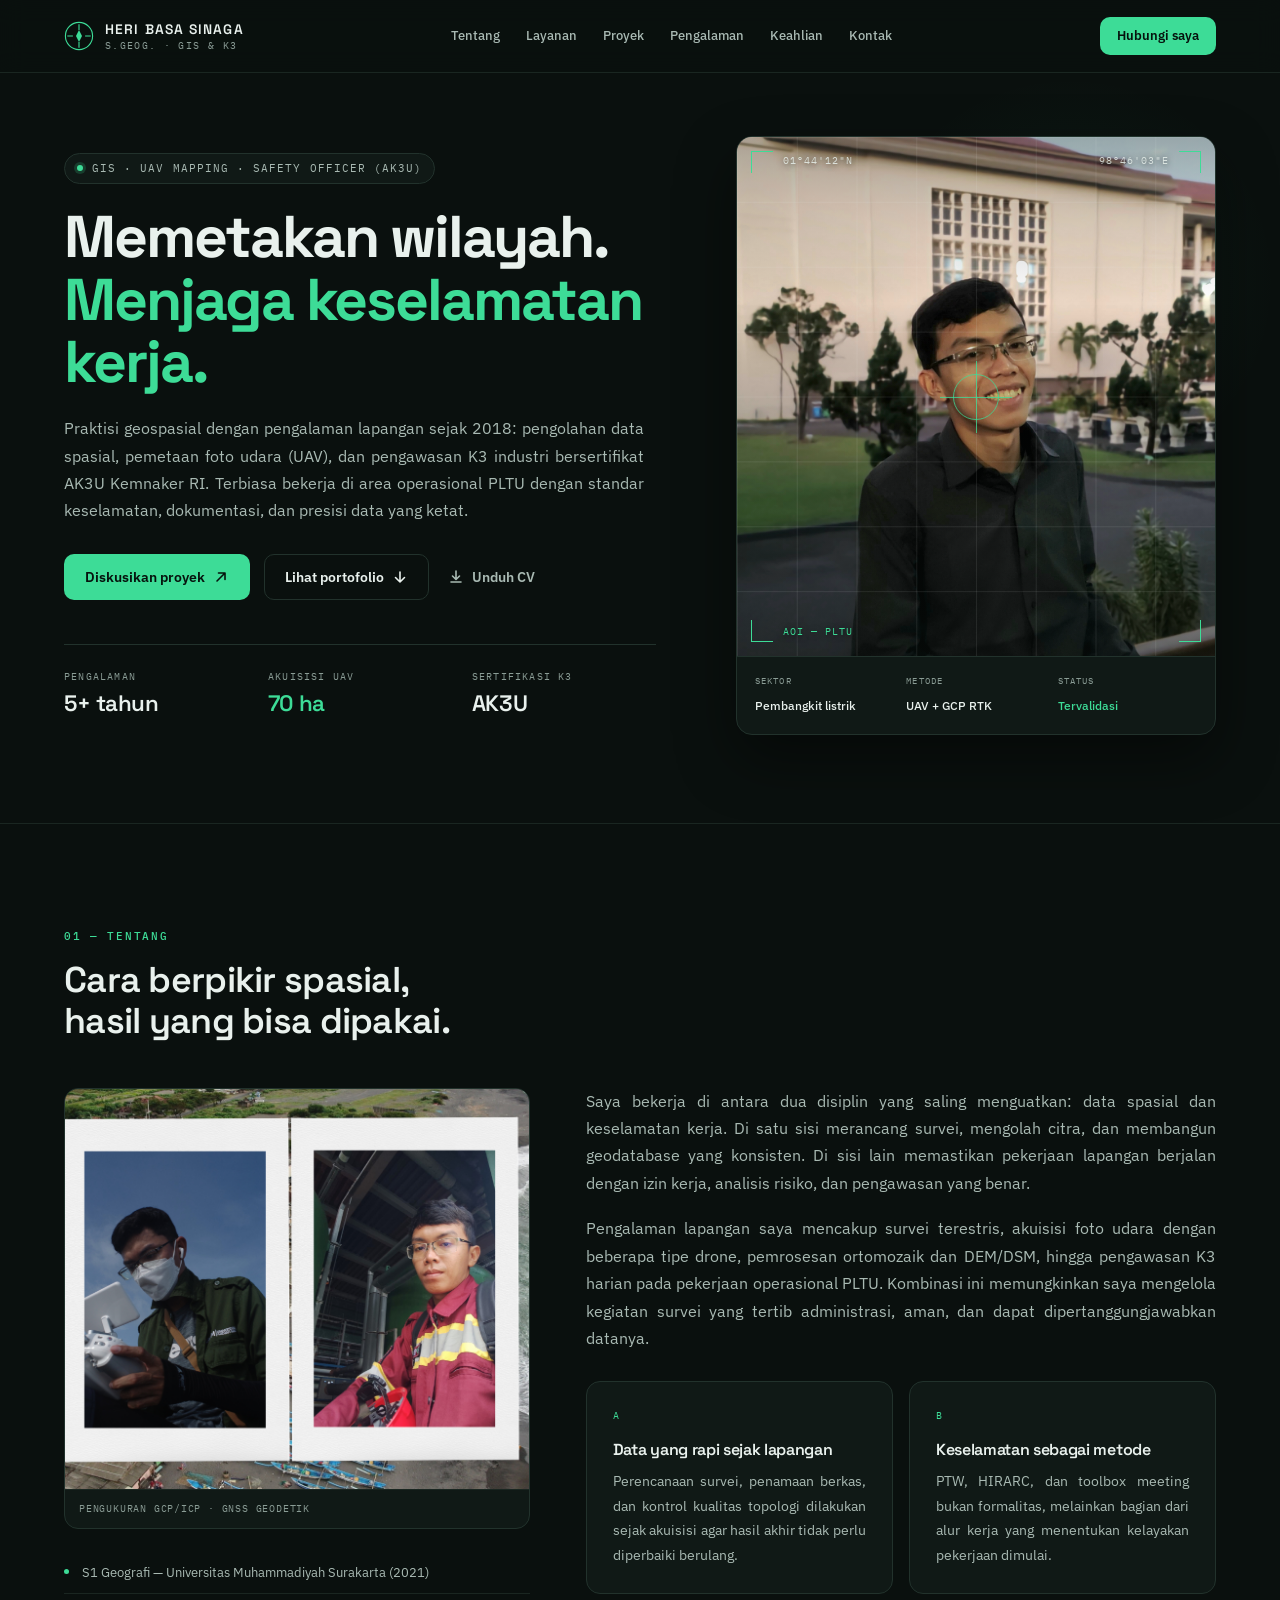
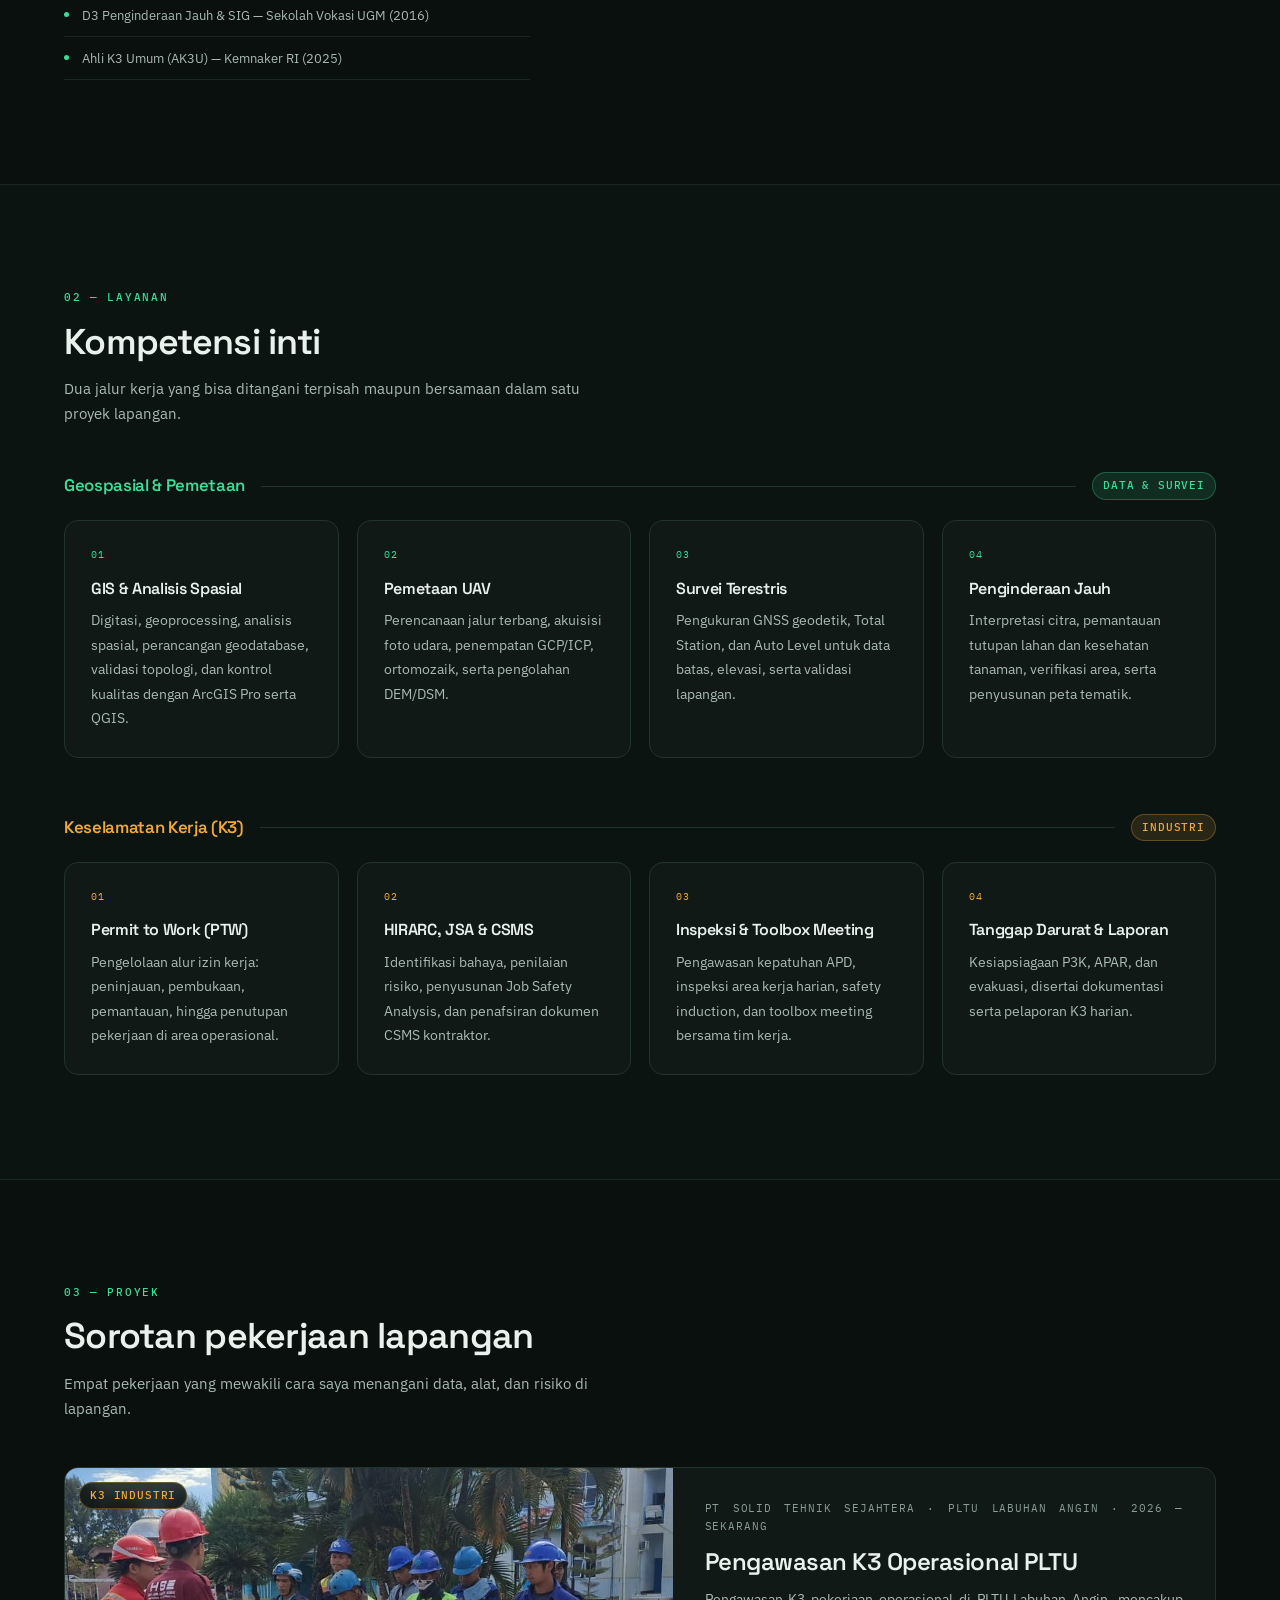
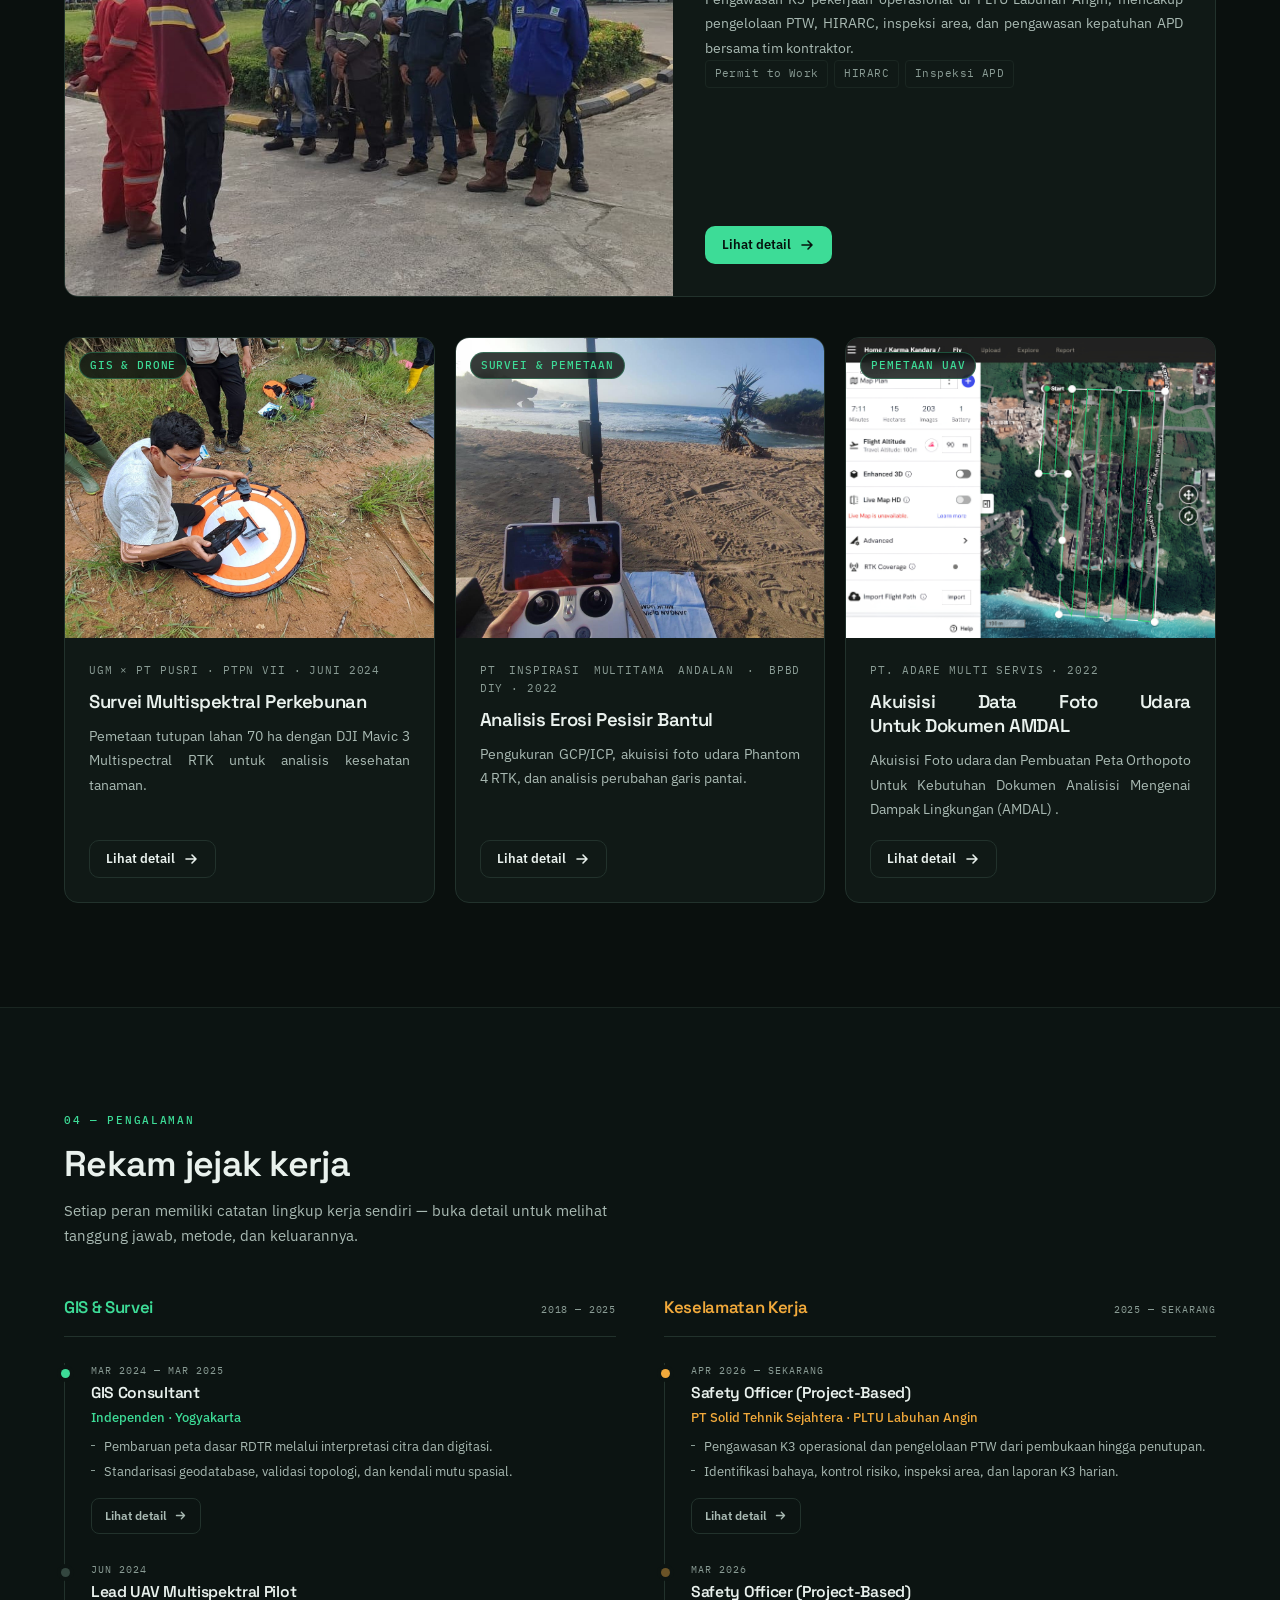
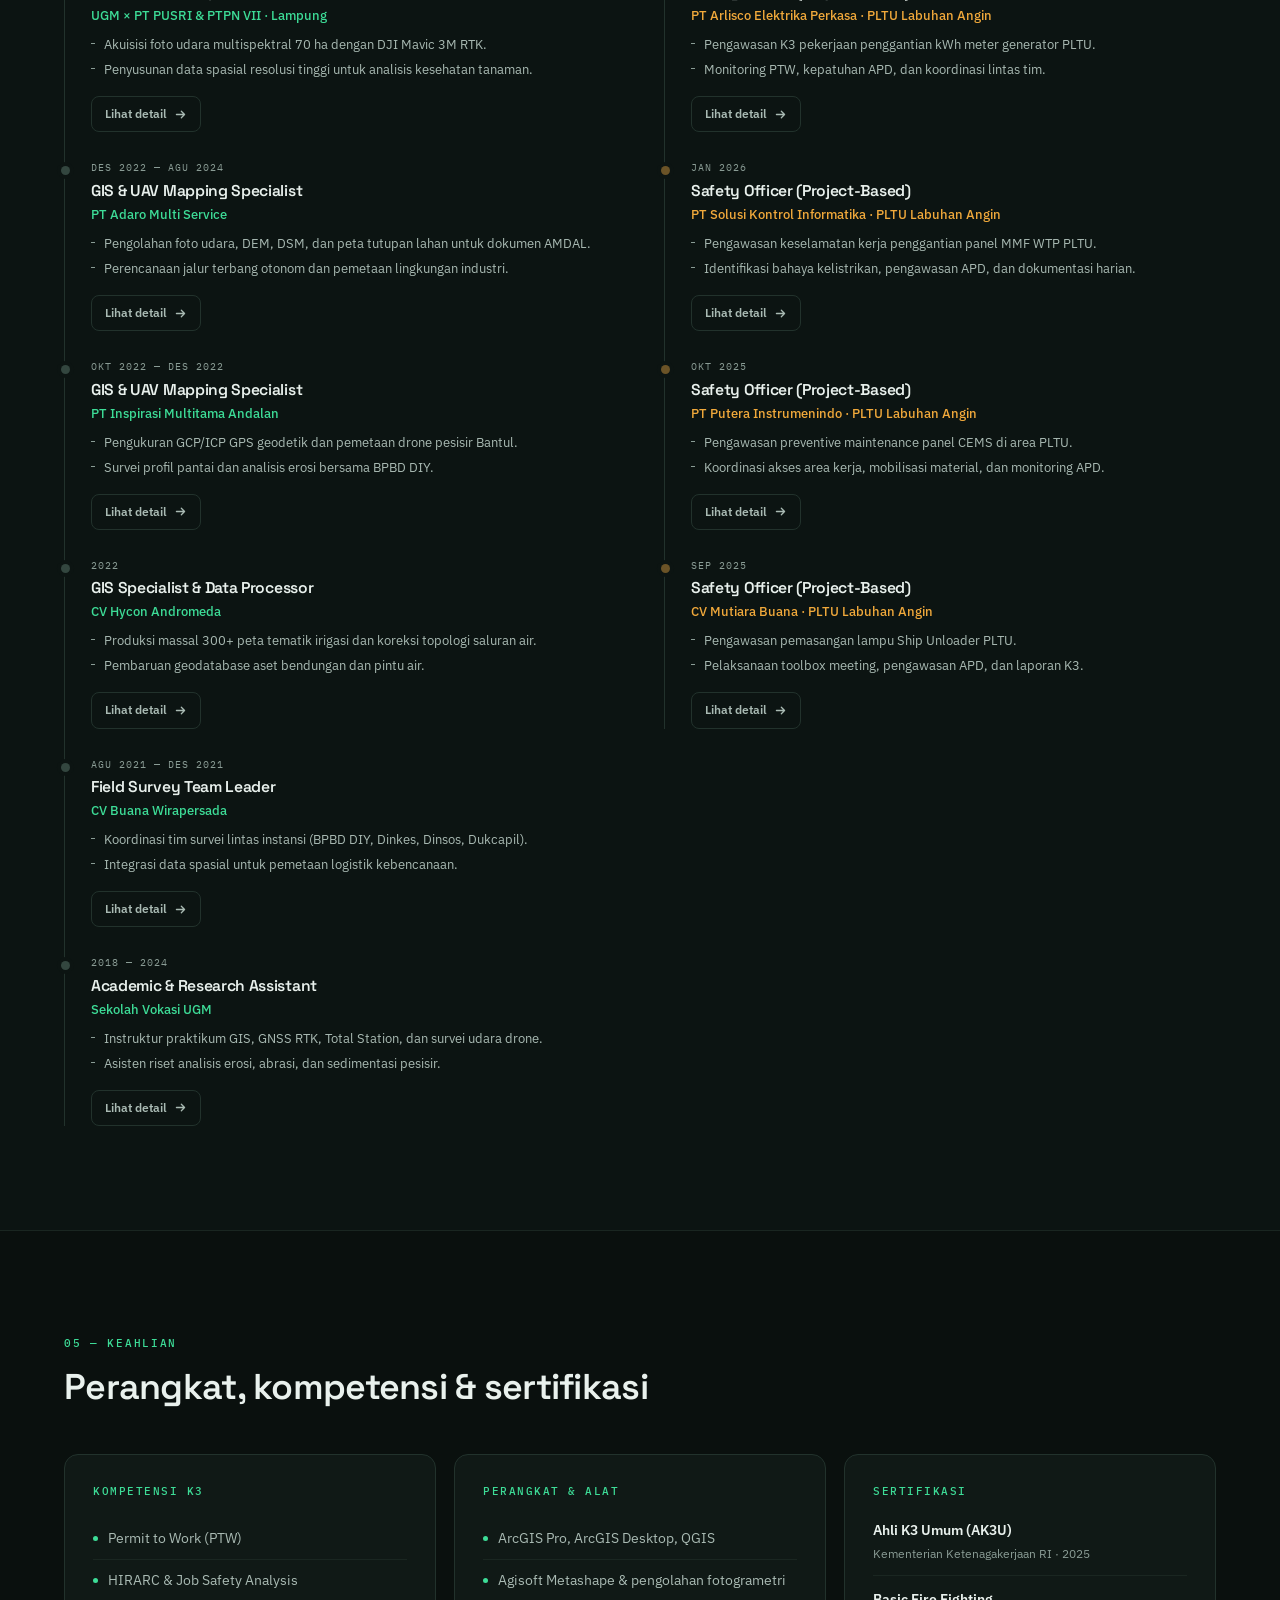
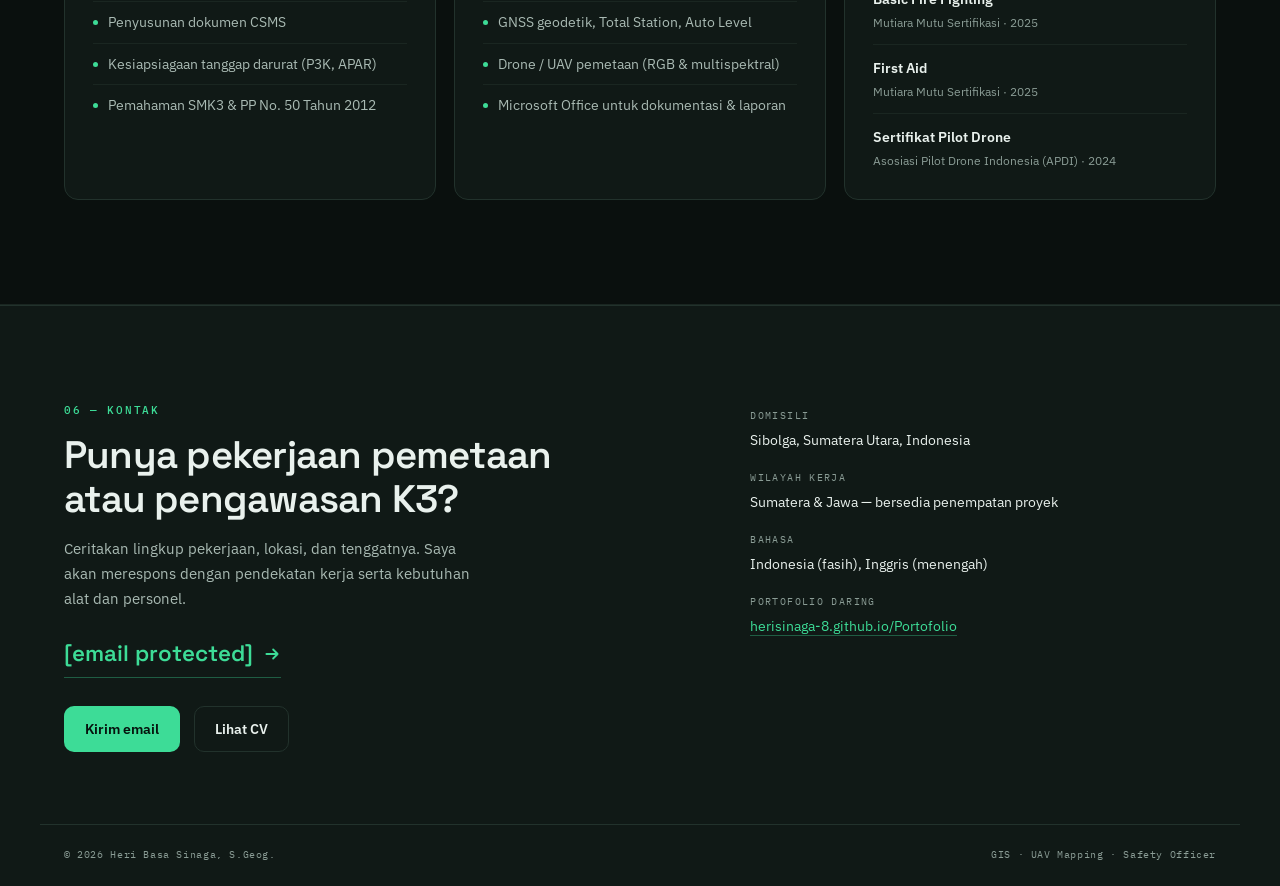
==== commit fd980be7: "Update" ====
--- a/index.html
+++ b/index.html
@@ -361,7 +361,7 @@
 
             <article class="project-card">
               <a class="project-media" href="./asset/featured project/index.html#hycon-irigasi">
-                <img src="../../Baru/image/gis/card 1.jpg" alt="Foto udara saluran irigasi beton membelah sawah dengan bangunan pintu air" width="1280" height="300" decoding="async" />
+                <img src="./image/Jalur.jpeg" alt="Foto udara saluran irigasi beton membelah sawah dengan bangunan pintu air" width="1280" height="300" decoding="async" />
                 <span class="chip chip--green project-chip">Pemetaan UAV</span>
               </a>
               <div class="project-body" style="text-align: justify">
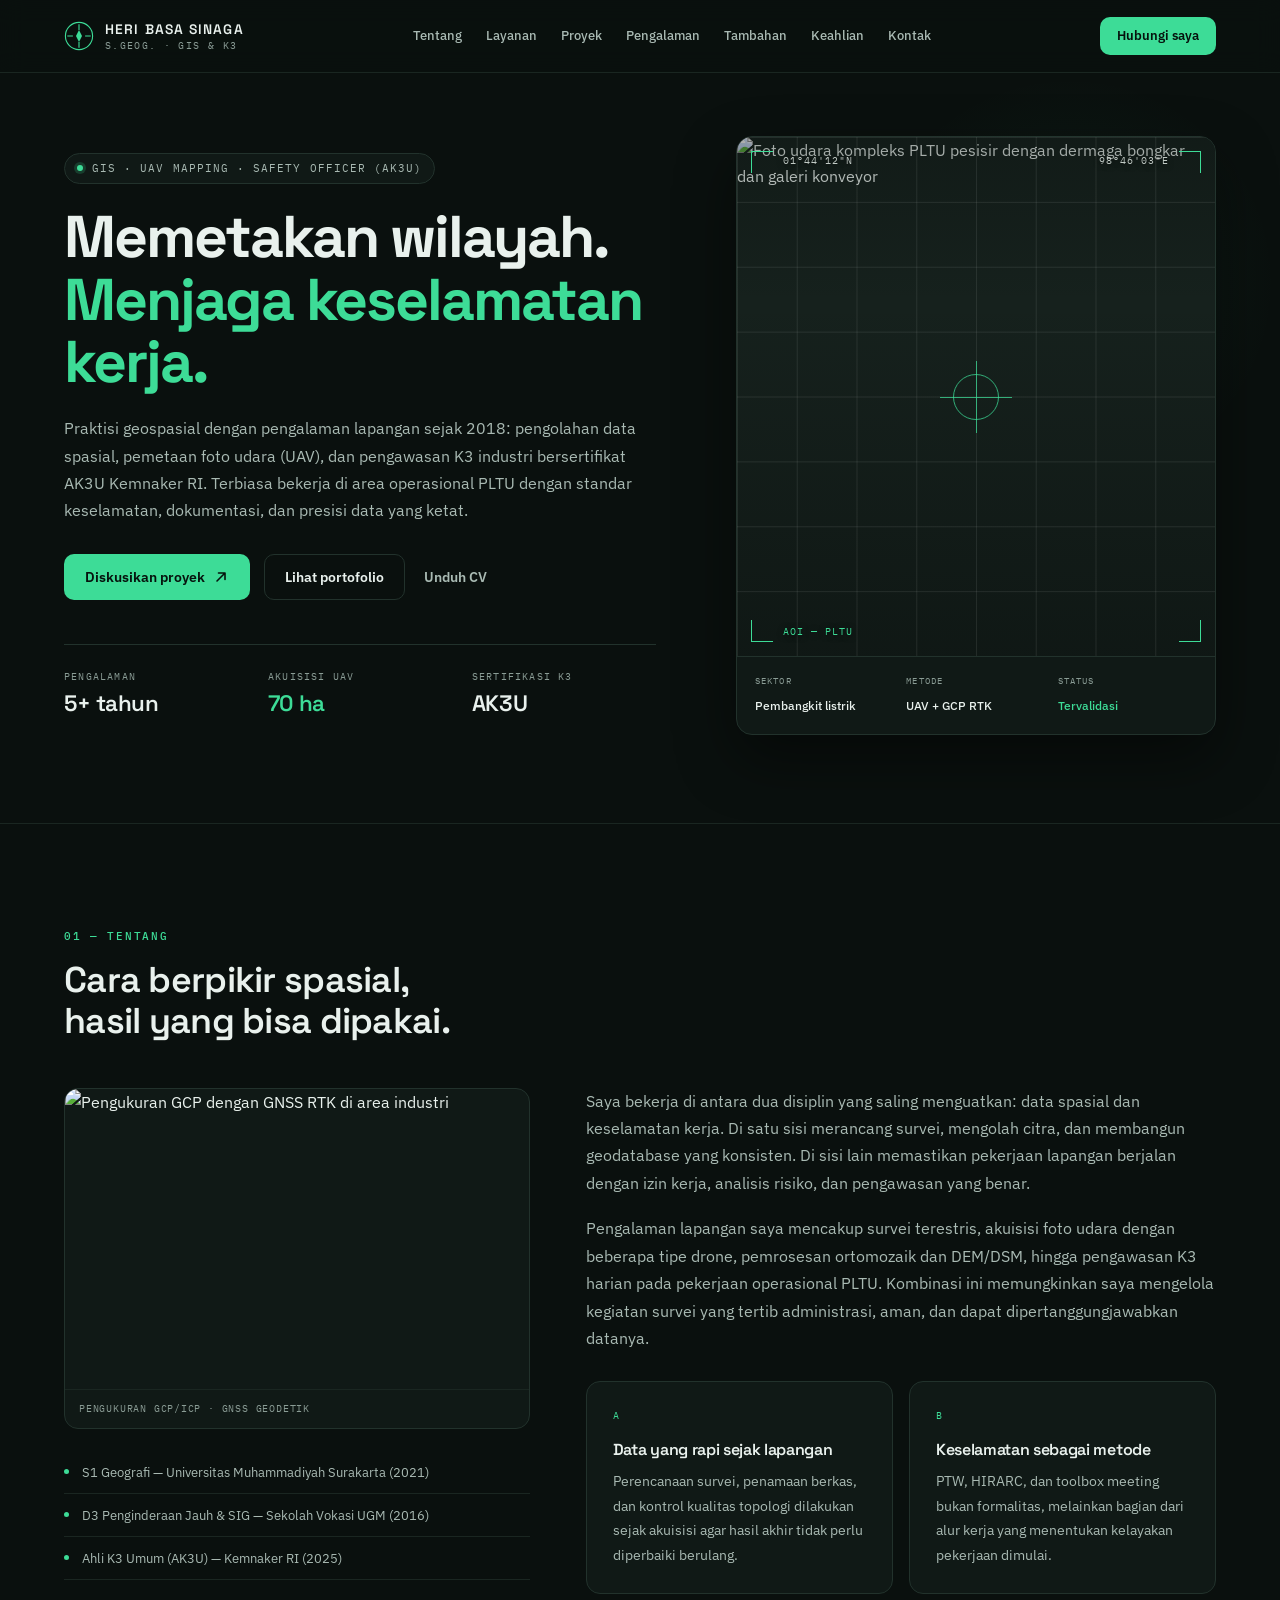
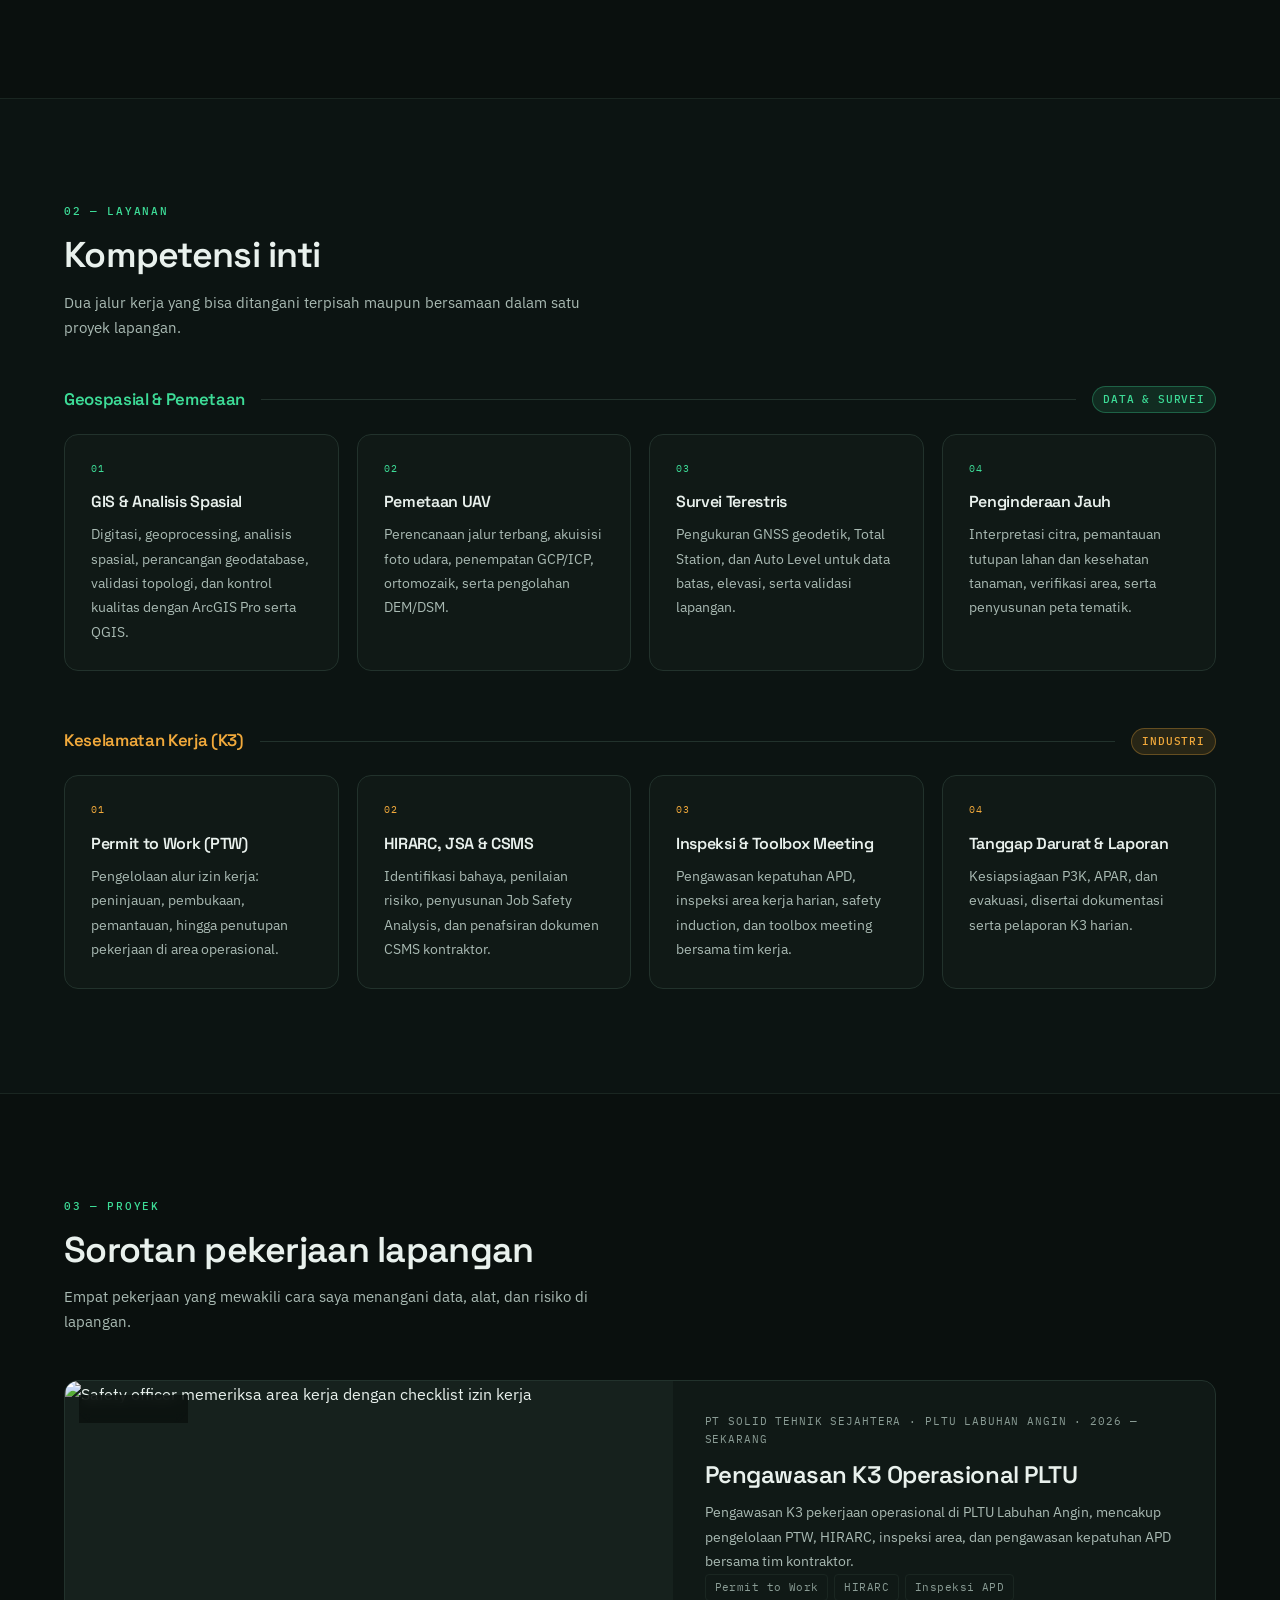
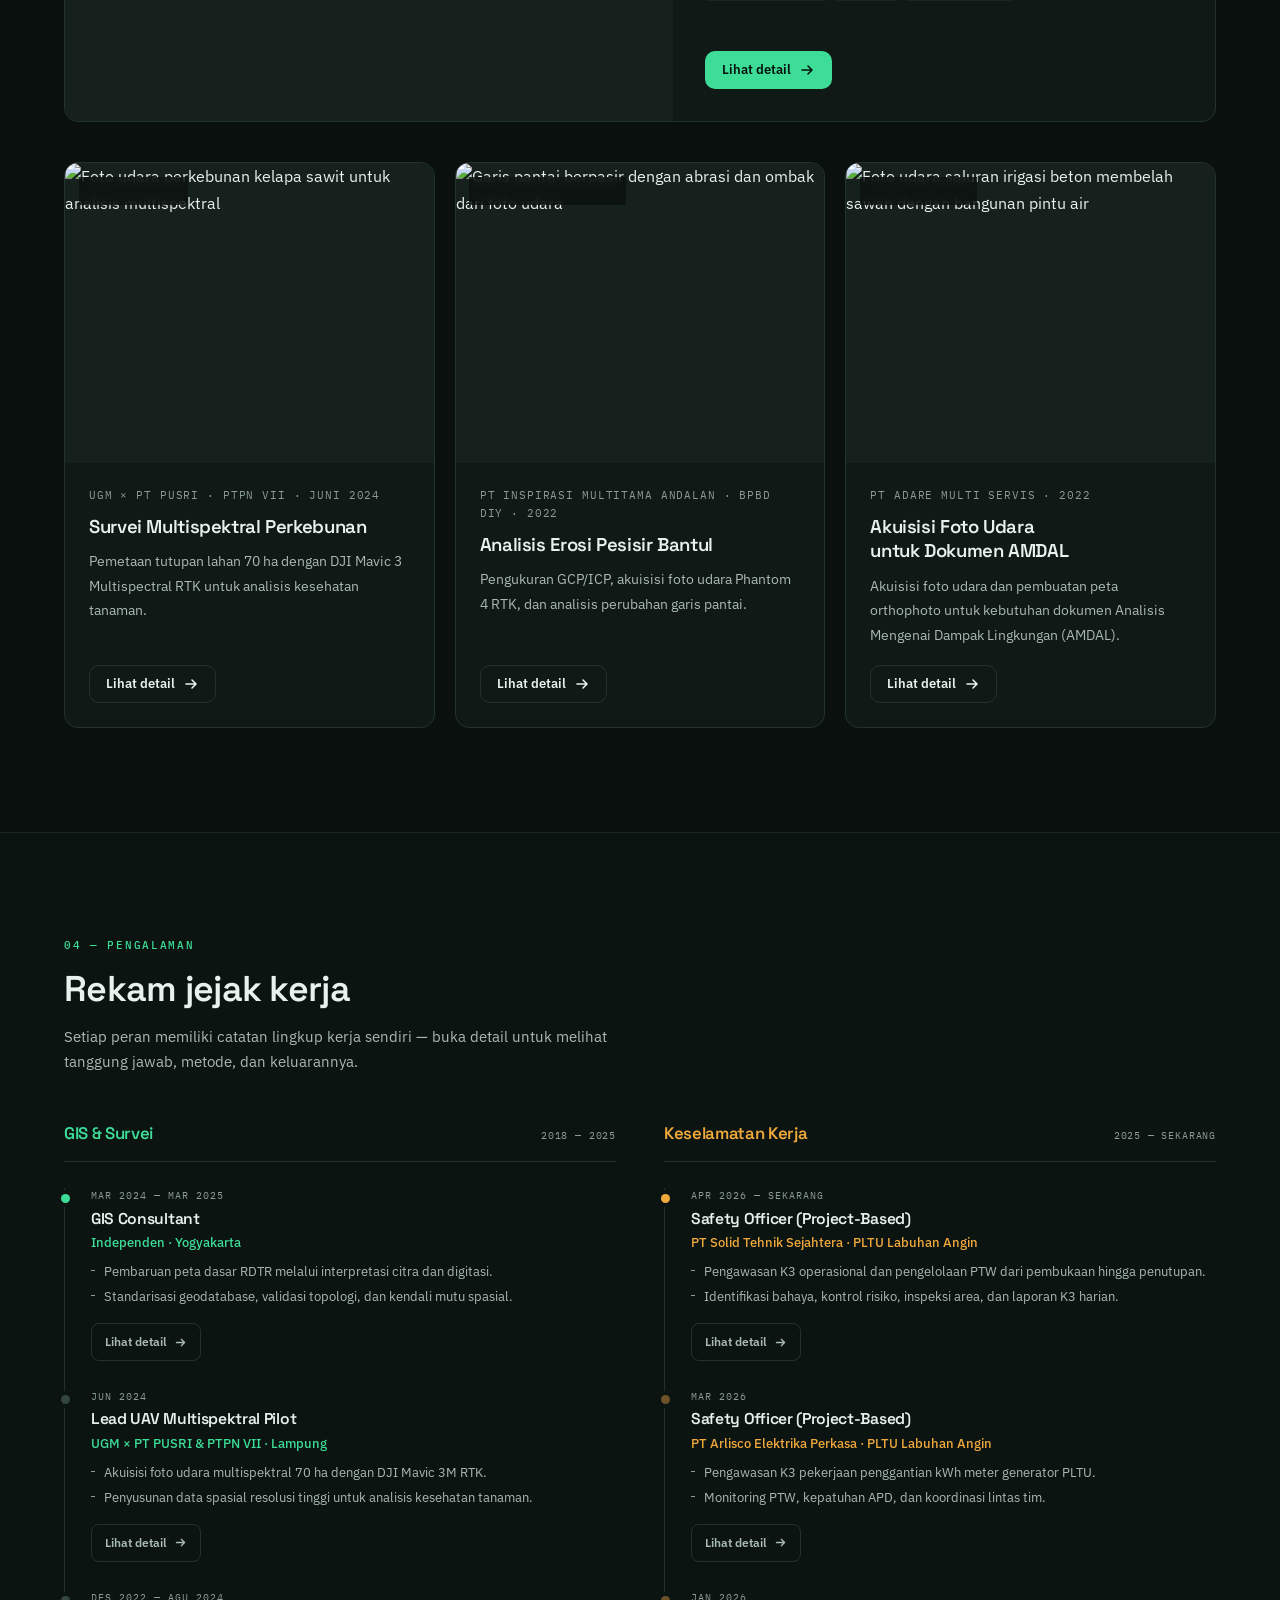
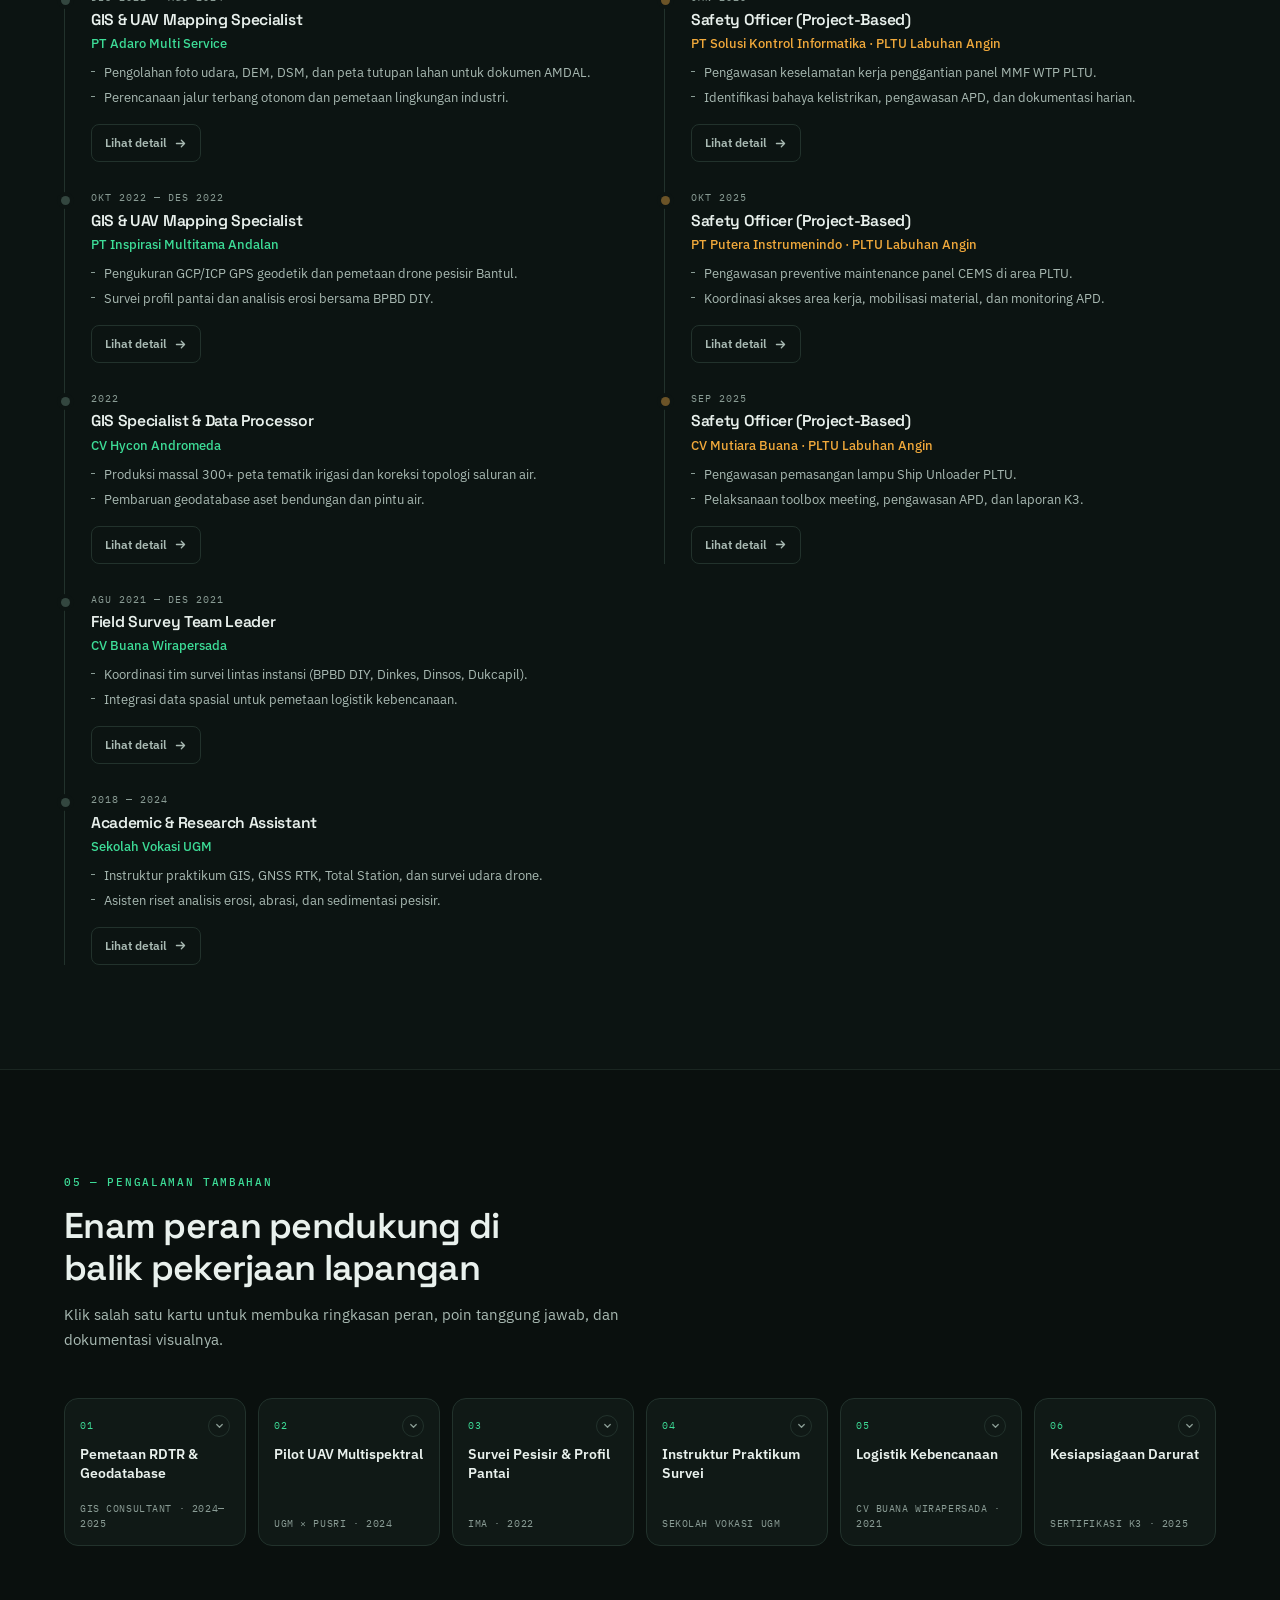
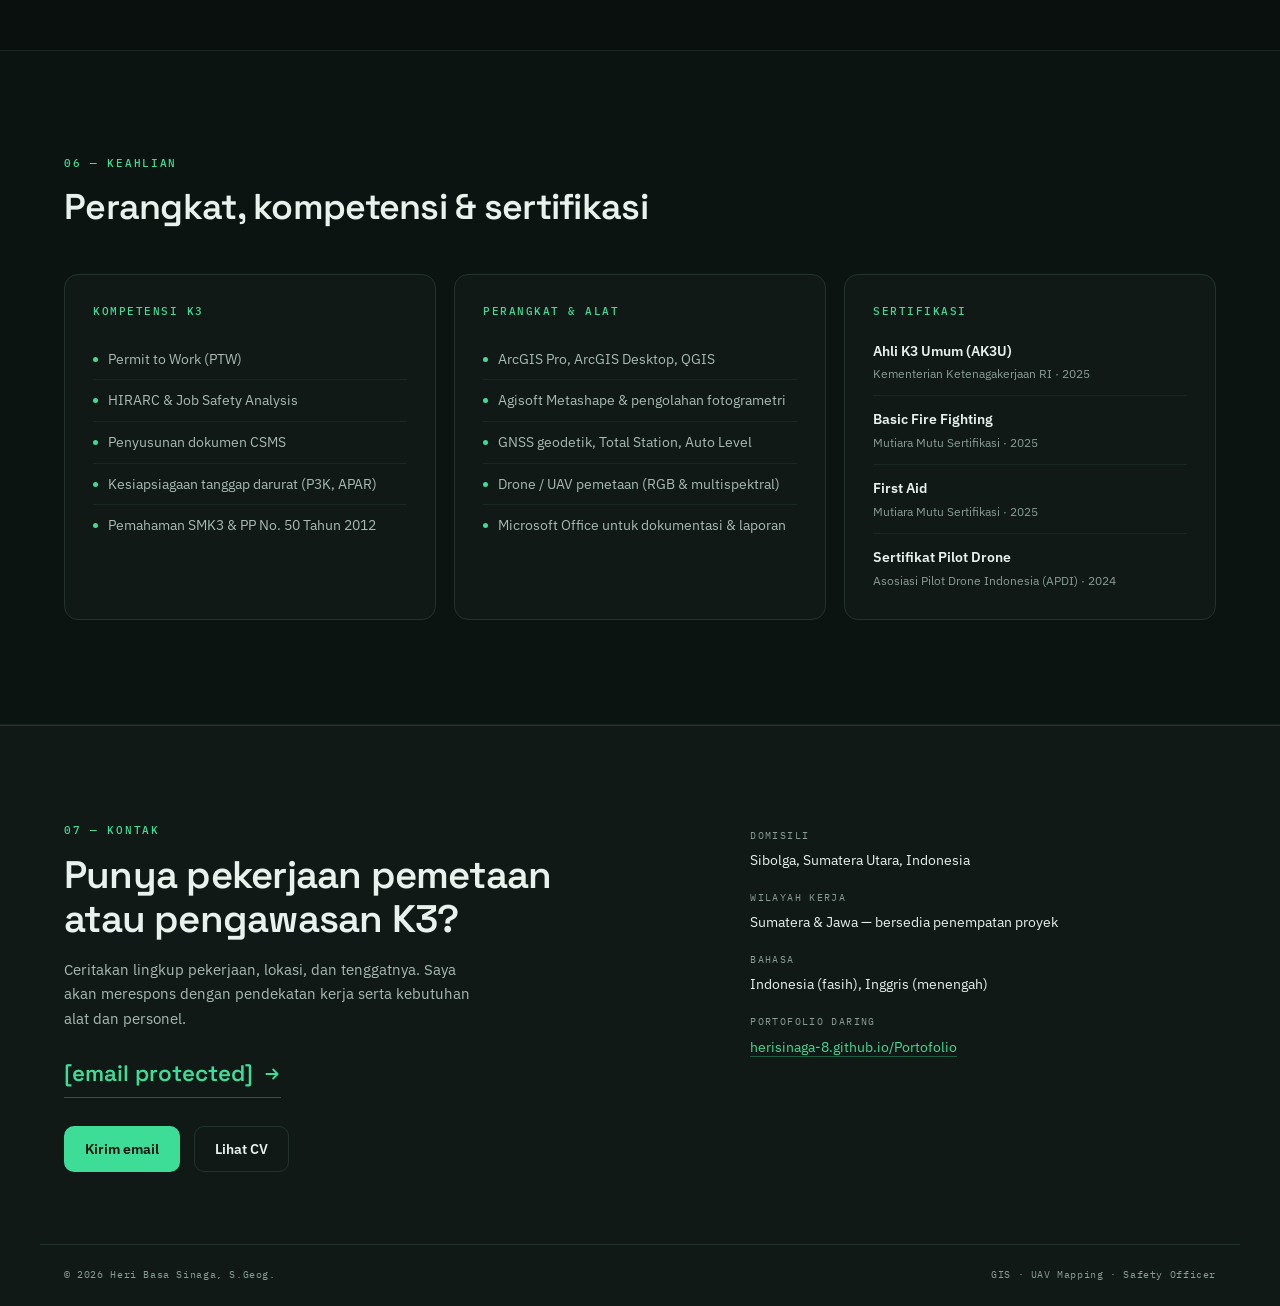
==== commit 7211e009: "update" ====
--- a/index.html
+++ b/index.html
@@ -9,12 +9,12 @@
   <meta property="og:title" content="Heri Basa Sinaga, S.Geog. — GIS, UAV Mapping &amp; Safety Officer" />
   <meta property="og:description" content="Data spasial yang presisi dan pekerjaan lapangan yang aman: GIS, pemetaan UAV, survei terestris, dan pengawasan K3 industri." />
   <meta property="og:type" content="website" />
-  <meta property="og:image" content="images/hero-pltu-aerial.jpg" />
+  <meta property="og:image" content="./images/hero-aerial-pltu.jpg" />
 
   <link rel="preconnect" href="https://fonts.googleapis.com" />
   <link rel="preconnect" href="https://fonts.gstatic.com" crossorigin />
   <link href="https://fonts.googleapis.com/css2?family=IBM+Plex+Mono:wght@400;500&family=IBM+Plex+Sans:wght@400;500;600&family=Space+Grotesk:wght@500;600;700&display=swap" rel="stylesheet" />
-  <link rel="stylesheet" href="style.css" />
+  <link rel="stylesheet" href="./style.css" />
 </head>
 
 <body>
@@ -22,7 +22,7 @@
 
   <header class="site-header" id="site-header">
     <div class="shell header-inner">
-      <a class="brand" href="index.html">
+      <a class="brand" href="#hero">
         <svg class="brand-mark" viewBox="0 0 32 32" aria-hidden="true" focusable="false">
           <circle cx="16" cy="16" r="14.5" fill="none" stroke="currentColor" stroke-width="1.2" />
           <path d="M16 3.5v6M16 22.5v6M3.5 16h6M22.5 16h6" stroke="currentColor" stroke-width="1.2" />
@@ -39,6 +39,7 @@
         <a href="#layanan" data-nav="layanan">Layanan</a>
         <a href="#proyek" data-nav="proyek">Proyek</a>
         <a href="#pengalaman" data-nav="pengalaman">Pengalaman</a>
+        <a href="#pengalaman-tambahan" data-nav="pengalaman-tambahan">Tambahan</a>
         <a href="#keahlian" data-nav="keahlian">Keahlian</a>
         <a href="#kontak" data-nav="kontak">Kontak</a>
       </nav>
@@ -57,10 +58,11 @@
         <a href="#layanan">Layanan</a>
         <a href="#proyek">Proyek</a>
         <a href="#pengalaman">Pengalaman</a>
+        <a href="#pengalaman-tambahan">Pengalaman tambahan</a>
         <a href="#keahlian">Keahlian</a>
         <a href="#kontak">Kontak</a>
       </nav>
-      <a class="btn btn-primary mobile-menu-cta" href="cv.html">Unduh CV (PDF)</a>
+      <button class="btn btn-primary mobile-menu-cta" type="button" data-open="cv">Lihat CV</button>
     </div>
   </header>
 
@@ -71,7 +73,7 @@
         <div class="hero-copy">
           <p class="eyebrow"><span class="pulse" aria-hidden="true"></span> GIS · UAV Mapping · Safety Officer (AK3U)</p>
           <h1>Memetakan wilayah.<br /><span class="accent">Menjaga keselamatan kerja.</span></h1>
-          <p class="hero-lead" style="text-align: justify;"> 
+          <p class="hero-lead">
             Praktisi geospasial dengan pengalaman lapangan sejak 2018: pengolahan data spasial, pemetaan foto udara
             (UAV), dan pengawasan K3 industri bersertifikat AK3U Kemnaker RI. Terbiasa bekerja di area operasional
             PLTU dengan standar keselamatan, dokumentasi, dan presisi data yang ketat.
@@ -84,18 +86,8 @@
                 <path d="M4 12 12 4M5.5 4H12v6.5" fill="none" stroke="currentColor" stroke-width="1.6" stroke-linecap="round" stroke-linejoin="round" />
               </svg>
             </a>
-            <a class="btn btn-outline" href="#proyek">
-              Lihat portofolio
-              <svg class="icon" viewBox="0 0 16 16" aria-hidden="true" focusable="false">
-                <path d="M8 3v10M3.5 8.5 8 13l4.5-4.5" fill="none" stroke="currentColor" stroke-width="1.6" stroke-linecap="round" stroke-linejoin="round" />
-              </svg>
-            </a>
-            <a class="btn btn-ghost" href="cv.html">
-              <svg class="icon" viewBox="0 0 16 16" aria-hidden="true" focusable="false">
-                <path d="M8 2v8M4.5 7 8 10.5 11.5 7M3 13h10" fill="none" stroke="currentColor" stroke-width="1.6" stroke-linecap="round" stroke-linejoin="round" />
-              </svg>
-              Unduh CV
-            </a>
+            <a class="btn btn-outline" href="#proyek">Lihat portofolio</a>
+            <button class="btn btn-ghost" type="button" data-open="cv">Unduh CV</button>
           </div>
 
           <dl class="hero-metrics">
@@ -116,7 +108,7 @@
 
         <figure class="map-panel">
           <div class="map-frame">
-            <img src="./image/profil.jpg" alt="Foto udara kompleks PLTU pesisir dengan dermaga bongkar dan galeri konveyor" width="1024" height="1200" fetchpriority="high" decoding="async" />
+            <img src="./images/hero-aerial-pltu.jpg" alt="Foto udara kompleks PLTU pesisir dengan dermaga bongkar dan galeri konveyor" width="300" height="500" fetchpriority="high" decoding="async" />
             <div class="map-overlay" aria-hidden="true">
               <span class="map-grid"></span>
               <span class="map-corner map-corner--tl"></span>
@@ -158,7 +150,7 @@
         <div class="about-grid">
           <div class="about-aside">
             <figure class="about-photo">
-              <img src="./image/home 1.png" alt="Receiver GNSS geodetik di lokasi survei lapangan dengan tablet pemetaan" width="1280" height="400" decoding="async" />
+              <img src="./images/about-gnss-survey.jpg" alt="Pengukuran GCP dengan GNSS RTK di area industri" width="200" height="300" loading="lazy" decoding="async" />
               <figcaption>Pengukuran GCP/ICP · GNSS geodetik</figcaption>
             </figure>
             <ul class="credential-list">
@@ -168,7 +160,7 @@
             </ul>
           </div>
 
-          <div class="about-body" style="text-align: justify">
+          <div class="about-body">
             <p class="lead-muted">
               Saya bekerja di antara dua disiplin yang saling menguatkan: data spasial dan keselamatan kerja. Di satu
               sisi merancang survei, mengolah citra, dan membangun geodatabase yang konsisten. Di sisi lain memastikan
@@ -219,25 +211,25 @@
           <div class="card-grid card-grid--4">
             <article class="card">
               <span class="card-index">01</span>
-              <h4 class="card-title">GIS &amp; Analisis Spasial</h4>
+              <h3 class="card-title">GIS &amp; Analisis Spasial</h3>
               <p class="card-text">Digitasi, geoprocessing, analisis spasial, perancangan geodatabase, validasi topologi,
                 dan kontrol kualitas dengan ArcGIS Pro serta QGIS.</p>
             </article>
             <article class="card">
               <span class="card-index">02</span>
-              <h4 class="card-title">Pemetaan UAV</h4>
+              <h3 class="card-title">Pemetaan UAV</h3>
               <p class="card-text">Perencanaan jalur terbang, akuisisi foto udara, penempatan GCP/ICP, ortomozaik, serta
                 pengolahan DEM/DSM.</p>
             </article>
             <article class="card">
               <span class="card-index">03</span>
-              <h4 class="card-title">Survei Terestris</h4>
+              <h3 class="card-title">Survei Terestris</h3>
               <p class="card-text">Pengukuran GNSS geodetik, Total Station, dan Auto Level untuk data batas, elevasi,
                 serta validasi lapangan.</p>
             </article>
             <article class="card">
               <span class="card-index">04</span>
-              <h4 class="card-title">Penginderaan Jauh</h4>
+              <h3 class="card-title">Penginderaan Jauh</h3>
               <p class="card-text">Interpretasi citra, pemantauan tutupan lahan dan kesehatan tanaman, verifikasi area,
                 serta penyusunan peta tematik.</p>
             </article>
@@ -253,25 +245,25 @@
           <div class="card-grid card-grid--4">
             <article class="card card--amber">
               <span class="card-index">01</span>
-              <h4 class="card-title">Permit to Work (PTW)</h4>
+              <h3 class="card-title">Permit to Work (PTW)</h3>
               <p class="card-text">Pengelolaan alur izin kerja: peninjauan, pembukaan, pemantauan, hingga penutupan
                 pekerjaan di area operasional.</p>
             </article>
             <article class="card card--amber">
               <span class="card-index">02</span>
-              <h4 class="card-title">HIRARC, JSA &amp; CSMS</h4>
+              <h3 class="card-title">HIRARC, JSA &amp; CSMS</h3>
               <p class="card-text">Identifikasi bahaya, penilaian risiko, penyusunan Job Safety Analysis, dan penafsiran
                 dokumen CSMS kontraktor.</p>
             </article>
             <article class="card card--amber">
               <span class="card-index">03</span>
-              <h4 class="card-title">Inspeksi &amp; Toolbox Meeting</h4>
+              <h3 class="card-title">Inspeksi &amp; Toolbox Meeting</h3>
               <p class="card-text">Pengawasan kepatuhan APD, inspeksi area kerja harian, safety induction, dan toolbox
                 meeting bersama tim kerja.</p>
             </article>
             <article class="card card--amber">
               <span class="card-index">04</span>
-              <h4 class="card-title">Tanggap Darurat &amp; Laporan</h4>
+              <h3 class="card-title">Tanggap Darurat &amp; Laporan</h3>
               <p class="card-text">Kesiapsiagaan P3K, APAR, dan evakuasi, disertai dokumentasi serta pelaporan K3
                 harian.</p>
             </article>
@@ -291,14 +283,14 @@
 
         <div class="project-list">
           <article class="project-card project-card--feature">
-            <a class="project-media" href="./asset/featured project/index.html#safety-pltu">
-              <img src="./image/tbm.jpeg" alt="TBM" width="1280" height="300" decoding="async" />
+            <button class="project-media" type="button" data-project="safety-pltu" aria-label="Lihat detail Pengawasan K3 Operasional PLTU">
+              <img src="./images/project-k3-ptw.jpg" alt="Safety officer memeriksa area kerja dengan checklist izin kerja" width="300" height="300" loading="lazy" decoding="async" />
               <span class="chip chip--amber project-chip">K3 Industri</span>
-            </a>
-            <div class="project-body" style="text-align: justify">
+            </button>
+            <div class="project-body">
               <p class="project-meta">PT Solid Tehnik Sejahtera · PLTU Labuhan Angin · 2026 — sekarang</p>
               <h3 class="project-title">Pengawasan K3 Operasional PLTU</h3>
-              <p class="card-text" >Pengawasan K3 pekerjaan operasional di PLTU Labuhan Angin, mencakup pengelolaan PTW,
+              <p class="card-text">Pengawasan K3 pekerjaan operasional di PLTU Labuhan Angin, mencakup pengelolaan PTW,
                 HIRARC, inspeksi area, dan pengawasan kepatuhan APD bersama tim kontraktor.</p>
               <ul class="tag-list">
                 <li>Permit to Work</li>
@@ -306,75 +298,76 @@
                 <li>Inspeksi APD</li>
               </ul>
               <div class="project-actions">
-                <a class="btn btn-primary btn-sm" href="./asset/featured project/index.html#safety-pltu">
-                  Lihat detail
-                  <svg class="icon" viewBox="0 0 16 16" aria-hidden="true" focusable="false">
-                    <path d="M3 8h10M9 4l4 4-4 4" fill="none" stroke="currentColor" stroke-width="1.6" stroke-linecap="round" stroke-linejoin="round" />
-                  </svg>
-                </a>
+                <button class="btn btn-primary btn-sm" type="button" data-project="safety-pltu">
+                  Lihat detail
+                  <svg class="icon" viewBox="0 0 16 16" aria-hidden="true" focusable="false">
+                    <path d="M3 8h10M9 4l4 4-4 4" fill="none" stroke="currentColor" stroke-width="1.6" stroke-linecap="round" stroke-linejoin="round" />
+                  </svg>
+                </button>
               </div>
             </div>
           </article>
 
           <div class="project-grid">
             <article class="project-card">
-              <a class="project-media" href="./asset/featured project/index.html#drone-ptpn7">
-                <img src="./image/WhatsApp Image 2026-11-14 at 05.38.22.jpeg" alt="PTPN VII Lampung" width="1280" height="300" decoding="async" />
+              <button class="project-media" type="button" data-project="drone-ptpn7" aria-label="Lihat detail Survei Multispektral Perkebunan">
+                <img src="./images/project-multispectral-plantation.jpg" alt="Foto udara perkebunan kelapa sawit untuk analisis multispektral" width="300" height="300" loading="lazy" decoding="async" />
                 <span class="chip chip--green project-chip">GIS &amp; Drone</span>
-              </a>
-              <div class="project-body" style="text-align: justify">
+              </button>
+              <div class="project-body">
                 <p class="project-meta">UGM × PT PUSRI · PTPN VII · Juni 2024</p>
                 <h3 class="project-title">Survei Multispektral Perkebunan</h3>
                 <p class="card-text">Pemetaan tutupan lahan 70 ha dengan DJI Mavic 3 Multispectral RTK untuk analisis
                   kesehatan tanaman.</p>
                 <div class="project-actions">
-                  <a class="btn btn-outline btn-sm" href="./asset/featured project/index.html#drone-ptpn7">
+                  <button class="btn btn-outline btn-sm" type="button" data-project="drone-ptpn7">
                     Lihat detail
                     <svg class="icon" viewBox="0 0 16 16" aria-hidden="true" focusable="false">
                       <path d="M3 8h10M9 4l4 4-4 4" fill="none" stroke="currentColor" stroke-width="1.6" stroke-linecap="round" stroke-linejoin="round" />
                     </svg>
-                  </a>
+                  </button>
                 </div>
               </div>
             </article>
 
             <article class="project-card">
-              <a class="project-media" href="./asset/featured project/index.html#abrasi-bantul">
-                <img src="./image/pantai.jpeg" alt="Garis pantai berpasir dengan abrasi dan ombak dari foto udara" width="1280" height="300" decoding="async" />
+              <button class="project-media" type="button" data-project="abrasi-bantul" aria-label="Lihat detail Analisis Erosi Pesisir Bantul">
+                <img src="./images/project-coastal-erosion.jpg" alt="Garis pantai berpasir dengan abrasi dan ombak dari foto udara" width="300" height="300" loading="lazy" decoding="async" />
                 <span class="chip chip--green project-chip">Survei &amp; Pemetaan</span>
-              </a>
-              <div class="project-body" style="text-align: justify">
+              </button>
+              <div class="project-body">
                 <p class="project-meta">PT Inspirasi Multitama Andalan · BPBD DIY · 2022</p>
                 <h3 class="project-title">Analisis Erosi Pesisir Bantul</h3>
                 <p class="card-text">Pengukuran GCP/ICP, akuisisi foto udara Phantom 4 RTK, dan analisis perubahan garis
                   pantai.</p>
                 <div class="project-actions">
-                  <a class="btn btn-outline btn-sm" href="./asset/featured project/index.html#abrasi-bantul">
+                  <button class="btn btn-outline btn-sm" type="button" data-project="abrasi-bantul">
                     Lihat detail
                     <svg class="icon" viewBox="0 0 16 16" aria-hidden="true" focusable="false">
                       <path d="M3 8h10M9 4l4 4-4 4" fill="none" stroke="currentColor" stroke-width="1.6" stroke-linecap="round" stroke-linejoin="round" />
                     </svg>
-                  </a>
+                  </button>
                 </div>
               </div>
             </article>
 
             <article class="project-card">
-              <a class="project-media" href="./asset/featured project/index.html#hycon-irigasi">
-                <img src="./image/Jalur.jpeg" alt="Foto udara saluran irigasi beton membelah sawah dengan bangunan pintu air" width="1280" height="300" decoding="async" />
+              <button class="project-media" type="button" data-project="hycon-irigasi" aria-label="Lihat detail Akuisisi Data Foto Udara untuk AMDAL">
+                <img src="./images/project-irrigation-canal.jpg" alt="Foto udara saluran irigasi beton membelah sawah dengan bangunan pintu air" width="300" height="300" loading="lazy" decoding="async" />
                 <span class="chip chip--green project-chip">Pemetaan UAV</span>
-              </a>
-              <div class="project-body" style="text-align: justify">
-                <p class="project-meta">PT. Adare Multi Servis · 2022</p>
-                <h3 class="project-title">Akuisisi Data Foto Udara Untuk Dokumen AMDAL</h3>
-                <p class="card-text">Akuisisi Foto udara dan Pembuatan Peta Orthopoto Untuk Kebutuhan Dokumen Analisisi Mengenai Dampak Lingkungan (AMDAL) .</p>
+              </button>
+              <div class="project-body">
+                <p class="project-meta">PT Adare Multi Servis · 2022</p>
+                <h3 class="project-title">Akuisisi Foto Udara untuk Dokumen AMDAL</h3>
+                <p class="card-text">Akuisisi foto udara dan pembuatan peta orthophoto untuk kebutuhan dokumen Analisis
+                  Mengenai Dampak Lingkungan (AMDAL).</p>
                 <div class="project-actions">
-                  <a class="btn btn-outline btn-sm" href="./asset/featured project/index.html#hycon-irigasi">
+                  <button class="btn btn-outline btn-sm" type="button" data-project="hycon-irigasi">
                     Lihat detail
                     <svg class="icon" viewBox="0 0 16 16" aria-hidden="true" focusable="false">
                       <path d="M3 8h10M9 4l4 4-4 4" fill="none" stroke="currentColor" stroke-width="1.6" stroke-linecap="round" stroke-linejoin="round" />
                     </svg>
-                  </a>
+                  </button>
                 </div>
               </div>
             </article>
@@ -408,12 +401,12 @@
                   <li>Pembaruan peta dasar RDTR melalui interpretasi citra dan digitasi.</li>
                   <li>Standarisasi geodatabase, validasi topologi, dan kendali mutu spasial.</li>
                 </ul>
-                <a class="timeline-detail" href="./asset/pengalaman/gis/index.html#panel-exp-1">
-                  Lihat detail
-                  <svg class="icon" viewBox="0 0 16 16" aria-hidden="true" focusable="false">
-                    <path d="M3 8h10M9 4l4 4-4 4" fill="none" stroke="currentColor" stroke-width="1.6" stroke-linecap="round" stroke-linejoin="round" />
-                  </svg>
-                </a>
+                <button class="timeline-detail" type="button" data-exp="exp-1">
+                  Lihat detail
+                  <svg class="icon" viewBox="0 0 16 16" aria-hidden="true" focusable="false">
+                    <path d="M3 8h10M9 4l4 4-4 4" fill="none" stroke="currentColor" stroke-width="1.6" stroke-linecap="round" stroke-linejoin="round" />
+                  </svg>
+                </button>
               </li>
               <li class="timeline-item">
                 <p class="timeline-date">Jun 2024</p>
@@ -423,12 +416,12 @@
                   <li>Akuisisi foto udara multispektral 70 ha dengan DJI Mavic 3M RTK.</li>
                   <li>Penyusunan data spasial resolusi tinggi untuk analisis kesehatan tanaman.</li>
                 </ul>
-                <a class="timeline-detail" href="./asset/pengalaman/gis/index.html#panel-exp-2">
-                  Lihat detail
-                  <svg class="icon" viewBox="0 0 16 16" aria-hidden="true" focusable="false">
-                    <path d="M3 8h10M9 4l4 4-4 4" fill="none" stroke="currentColor" stroke-width="1.6" stroke-linecap="round" stroke-linejoin="round" />
-                  </svg>
-                </a>
+                <button class="timeline-detail" type="button" data-exp="exp-2">
+                  Lihat detail
+                  <svg class="icon" viewBox="0 0 16 16" aria-hidden="true" focusable="false">
+                    <path d="M3 8h10M9 4l4 4-4 4" fill="none" stroke="currentColor" stroke-width="1.6" stroke-linecap="round" stroke-linejoin="round" />
+                  </svg>
+                </button>
               </li>
               <li class="timeline-item">
                 <p class="timeline-date">Des 2022 — Agu 2024</p>
@@ -438,12 +431,12 @@
                   <li>Pengolahan foto udara, DEM, DSM, dan peta tutupan lahan untuk dokumen AMDAL.</li>
                   <li>Perencanaan jalur terbang otonom dan pemetaan lingkungan industri.</li>
                 </ul>
-                <a class="timeline-detail" href="./asset/pengalaman/gis/index.html#panel-exp-3">
-                  Lihat detail
-                  <svg class="icon" viewBox="0 0 16 16" aria-hidden="true" focusable="false">
-                    <path d="M3 8h10M9 4l4 4-4 4" fill="none" stroke="currentColor" stroke-width="1.6" stroke-linecap="round" stroke-linejoin="round" />
-                  </svg>
-                </a>
+                <button class="timeline-detail" type="button" data-exp="exp-3">
+                  Lihat detail
+                  <svg class="icon" viewBox="0 0 16 16" aria-hidden="true" focusable="false">
+                    <path d="M3 8h10M9 4l4 4-4 4" fill="none" stroke="currentColor" stroke-width="1.6" stroke-linecap="round" stroke-linejoin="round" />
+                  </svg>
+                </button>
               </li>
               <li class="timeline-item">
                 <p class="timeline-date">Okt 2022 — Des 2022</p>
@@ -453,12 +446,12 @@
                   <li>Pengukuran GCP/ICP GPS geodetik dan pemetaan drone pesisir Bantul.</li>
                   <li>Survei profil pantai dan analisis erosi bersama BPBD DIY.</li>
                 </ul>
-                <a class="timeline-detail" href="./asset/pengalaman/gis/index.html#panel-exp-4">
-                  Lihat detail
-                  <svg class="icon" viewBox="0 0 16 16" aria-hidden="true" focusable="false">
-                    <path d="M3 8h10M9 4l4 4-4 4" fill="none" stroke="currentColor" stroke-width="1.6" stroke-linecap="round" stroke-linejoin="round" />
-                  </svg>
-                </a>
+                <button class="timeline-detail" type="button" data-exp="exp-4">
+                  Lihat detail
+                  <svg class="icon" viewBox="0 0 16 16" aria-hidden="true" focusable="false">
+                    <path d="M3 8h10M9 4l4 4-4 4" fill="none" stroke="currentColor" stroke-width="1.6" stroke-linecap="round" stroke-linejoin="round" />
+                  </svg>
+                </button>
               </li>
               <li class="timeline-item">
                 <p class="timeline-date">2022</p>
@@ -468,12 +461,12 @@
                   <li>Produksi massal 300+ peta tematik irigasi dan koreksi topologi saluran air.</li>
                   <li>Pembaruan geodatabase aset bendungan dan pintu air.</li>
                 </ul>
-                <a class="timeline-detail" href="./asset/pengalaman/gis/index.html#panel-exp-5">
-                  Lihat detail
-                  <svg class="icon" viewBox="0 0 16 16" aria-hidden="true" focusable="false">
-                    <path d="M3 8h10M9 4l4 4-4 4" fill="none" stroke="currentColor" stroke-width="1.6" stroke-linecap="round" stroke-linejoin="round" />
-                  </svg>
-                </a>
+                <button class="timeline-detail" type="button" data-exp="exp-5">
+                  Lihat detail
+                  <svg class="icon" viewBox="0 0 16 16" aria-hidden="true" focusable="false">
+                    <path d="M3 8h10M9 4l4 4-4 4" fill="none" stroke="currentColor" stroke-width="1.6" stroke-linecap="round" stroke-linejoin="round" />
+                  </svg>
+                </button>
               </li>
               <li class="timeline-item">
                 <p class="timeline-date">Agu 2021 — Des 2021</p>
@@ -483,12 +476,12 @@
                   <li>Koordinasi tim survei lintas instansi (BPBD DIY, Dinkes, Dinsos, Dukcapil).</li>
                   <li>Integrasi data spasial untuk pemetaan logistik kebencanaan.</li>
                 </ul>
-                <a class="timeline-detail" href="./asset/pengalaman/gis/index.html#panel-exp-6">
-                  Lihat detail
-                  <svg class="icon" viewBox="0 0 16 16" aria-hidden="true" focusable="false">
-                    <path d="M3 8h10M9 4l4 4-4 4" fill="none" stroke="currentColor" stroke-width="1.6" stroke-linecap="round" stroke-linejoin="round" />
-                  </svg>
-                </a>
+                <button class="timeline-detail" type="button" data-exp="exp-6">
+                  Lihat detail
+                  <svg class="icon" viewBox="0 0 16 16" aria-hidden="true" focusable="false">
+                    <path d="M3 8h10M9 4l4 4-4 4" fill="none" stroke="currentColor" stroke-width="1.6" stroke-linecap="round" stroke-linejoin="round" />
+                  </svg>
+                </button>
               </li>
               <li class="timeline-item">
                 <p class="timeline-date">2018 — 2024</p>
@@ -498,12 +491,12 @@
                   <li>Instruktur praktikum GIS, GNSS RTK, Total Station, dan survei udara drone.</li>
                   <li>Asisten riset analisis erosi, abrasi, dan sedimentasi pesisir.</li>
                 </ul>
-                <a class="timeline-detail" href="./asset/pengalaman/gis/index.html#panel-exp-7">
-                  Lihat detail
-                  <svg class="icon" viewBox="0 0 16 16" aria-hidden="true" focusable="false">
-                    <path d="M3 8h10M9 4l4 4-4 4" fill="none" stroke="currentColor" stroke-width="1.6" stroke-linecap="round" stroke-linejoin="round" />
-                  </svg>
-                </a>
+                <button class="timeline-detail" type="button" data-exp="exp-7">
+                  Lihat detail
+                  <svg class="icon" viewBox="0 0 16 16" aria-hidden="true" focusable="false">
+                    <path d="M3 8h10M9 4l4 4-4 4" fill="none" stroke="currentColor" stroke-width="1.6" stroke-linecap="round" stroke-linejoin="round" />
+                  </svg>
+                </button>
               </li>
             </ol>
           </div>
@@ -522,12 +515,12 @@
                   <li>Pengawasan K3 operasional dan pengelolaan PTW dari pembukaan hingga penutupan.</li>
                   <li>Identifikasi bahaya, kontrol risiko, inspeksi area, dan laporan K3 harian.</li>
                 </ul>
-                <a class="timeline-detail" href="./asset/pengalaman/k3/Untitled-1.html#panel-k3-1">
-                  Lihat detail
-                  <svg class="icon" viewBox="0 0 16 16" aria-hidden="true" focusable="false">
-                    <path d="M3 8h10M9 4l4 4-4 4" fill="none" stroke="currentColor" stroke-width="1.6" stroke-linecap="round" stroke-linejoin="round" />
-                  </svg>
-                </a>
+                <button class="timeline-detail" type="button" data-exp="k3-1">
+                  Lihat detail
+                  <svg class="icon" viewBox="0 0 16 16" aria-hidden="true" focusable="false">
+                    <path d="M3 8h10M9 4l4 4-4 4" fill="none" stroke="currentColor" stroke-width="1.6" stroke-linecap="round" stroke-linejoin="round" />
+                  </svg>
+                </button>
               </li>
               <li class="timeline-item is-amber">
                 <p class="timeline-date">Mar 2026</p>
@@ -537,12 +530,12 @@
                   <li>Pengawasan K3 pekerjaan penggantian kWh meter generator PLTU.</li>
                   <li>Monitoring PTW, kepatuhan APD, dan koordinasi lintas tim.</li>
                 </ul>
-                <a class="timeline-detail" href="./asset/pengalaman/k3/Untitled-1.html#panel-k3-2">
-                  Lihat detail
-                  <svg class="icon" viewBox="0 0 16 16" aria-hidden="true" focusable="false">
-                    <path d="M3 8h10M9 4l4 4-4 4" fill="none" stroke="currentColor" stroke-width="1.6" stroke-linecap="round" stroke-linejoin="round" />
-                  </svg>
-                </a>
+                <button class="timeline-detail" type="button" data-exp="k3-2">
+                  Lihat detail
+                  <svg class="icon" viewBox="0 0 16 16" aria-hidden="true" focusable="false">
+                    <path d="M3 8h10M9 4l4 4-4 4" fill="none" stroke="currentColor" stroke-width="1.6" stroke-linecap="round" stroke-linejoin="round" />
+                  </svg>
+                </button>
               </li>
               <li class="timeline-item is-amber">
                 <p class="timeline-date">Jan 2026</p>
@@ -552,12 +545,12 @@
                   <li>Pengawasan keselamatan kerja penggantian panel MMF WTP PLTU.</li>
                   <li>Identifikasi bahaya kelistrikan, pengawasan APD, dan dokumentasi harian.</li>
                 </ul>
-                <a class="timeline-detail" href="./asset/pengalaman/k3/Untitled-1.html#panel-k3-3">
-                  Lihat detail
-                  <svg class="icon" viewBox="0 0 16 16" aria-hidden="true" focusable="false">
-                    <path d="M3 8h10M9 4l4 4-4 4" fill="none" stroke="currentColor" stroke-width="1.6" stroke-linecap="round" stroke-linejoin="round" />
-                  </svg>
-                </a>
+                <button class="timeline-detail" type="button" data-exp="k3-3">
+                  Lihat detail
+                  <svg class="icon" viewBox="0 0 16 16" aria-hidden="true" focusable="false">
+                    <path d="M3 8h10M9 4l4 4-4 4" fill="none" stroke="currentColor" stroke-width="1.6" stroke-linecap="round" stroke-linejoin="round" />
+                  </svg>
+                </button>
               </li>
               <li class="timeline-item is-amber">
                 <p class="timeline-date">Okt 2025</p>
@@ -567,12 +560,12 @@
                   <li>Pengawasan preventive maintenance panel CEMS di area PLTU.</li>
                   <li>Koordinasi akses area kerja, mobilisasi material, dan monitoring APD.</li>
                 </ul>
-                <a class="timeline-detail" href="./asset/pengalaman/k3/Untitled-1.html#panel-k3-4">
-                  Lihat detail
-                  <svg class="icon" viewBox="0 0 16 16" aria-hidden="true" focusable="false">
-                    <path d="M3 8h10M9 4l4 4-4 4" fill="none" stroke="currentColor" stroke-width="1.6" stroke-linecap="round" stroke-linejoin="round" />
-                  </svg>
-                </a>
+                <button class="timeline-detail" type="button" data-exp="k3-4">
+                  Lihat detail
+                  <svg class="icon" viewBox="0 0 16 16" aria-hidden="true" focusable="false">
+                    <path d="M3 8h10M9 4l4 4-4 4" fill="none" stroke="currentColor" stroke-width="1.6" stroke-linecap="round" stroke-linejoin="round" />
+                  </svg>
+                </button>
               </li>
               <li class="timeline-item is-amber">
                 <p class="timeline-date">Sep 2025</p>
@@ -582,12 +575,12 @@
                   <li>Pengawasan pemasangan lampu Ship Unloader PLTU.</li>
                   <li>Pelaksanaan toolbox meeting, pengawasan APD, dan laporan K3.</li>
                 </ul>
-                <a class="timeline-detail" href="./asset/pengalaman/k3/Untitled-1.html#panel-k3-5">
-                  Lihat detail
-                  <svg class="icon" viewBox="0 0 16 16" aria-hidden="true" focusable="false">
-                    <path d="M3 8h10M9 4l4 4-4 4" fill="none" stroke="currentColor" stroke-width="1.6" stroke-linecap="round" stroke-linejoin="round" />
-                  </svg>
-                </a>
+                <button class="timeline-detail" type="button" data-exp="k3-5">
+                  Lihat detail
+                  <svg class="icon" viewBox="0 0 16 16" aria-hidden="true" focusable="false">
+                    <path d="M3 8h10M9 4l4 4-4 4" fill="none" stroke="currentColor" stroke-width="1.6" stroke-linecap="round" stroke-linejoin="round" />
+                  </svg>
+                </button>
               </li>
             </ol>
           </div>
@@ -595,11 +588,121 @@
       </div>
     </section>
 
-    <!-- KEAHLIAN -->
-    <section class="section" id="keahlian">
+    <!-- PENGALAMAN TAMBAHAN -->
+    <section class="section" id="pengalaman-tambahan">
       <div class="shell">
         <div class="section-head">
-          <p class="section-tag">05 — Keahlian</p>
+          <p class="section-tag">05 — Pengalaman tambahan</p>
+          <h2 class="section-title">Enam peran pendukung di balik pekerjaan lapangan</h2>
+          <p class="section-note">Klik salah satu kartu untuk membuka ringkasan peran, poin tanggung jawab, dan
+            dokumentasi visualnya.</p>
+        </div>
+
+        <div class="extra-list" id="extra-list">
+          <div class="extra-item">
+            <button class="extra-trigger" type="button" data-extra="rdtr" aria-expanded="false" aria-controls="extra-panel">
+              <span class="extra-trigger-top">
+                <span class="extra-index">01</span>
+                <span class="extra-chevron" aria-hidden="true">
+                  <svg class="icon" viewBox="0 0 16 16"><path d="M4 6.5 8 10.5 12 6.5" fill="none" stroke="currentColor" stroke-width="1.8" stroke-linecap="round" stroke-linejoin="round" /></svg>
+                </span>
+              </span>
+              <span class="extra-title">Pemetaan RDTR &amp; Geodatabase</span>
+              <span class="extra-org">GIS Consultant · 2024—2025</span>
+            </button>
+          </div>
+
+          <div class="extra-item">
+            <button class="extra-trigger" type="button" data-extra="multispectral" aria-expanded="false" aria-controls="extra-panel">
+              <span class="extra-trigger-top">
+                <span class="extra-index">02</span>
+                <span class="extra-chevron" aria-hidden="true">
+                  <svg class="icon" viewBox="0 0 16 16"><path d="M4 6.5 8 10.5 12 6.5" fill="none" stroke="currentColor" stroke-width="1.8" stroke-linecap="round" stroke-linejoin="round" /></svg>
+                </span>
+              </span>
+              <span class="extra-title">Pilot UAV Multispektral</span>
+              <span class="extra-org">UGM × PUSRI · 2024</span>
+            </button>
+          </div>
+
+          <div class="extra-item">
+            <button class="extra-trigger" type="button" data-extra="coastal" aria-expanded="false" aria-controls="extra-panel">
+              <span class="extra-trigger-top">
+                <span class="extra-index">03</span>
+                <span class="extra-chevron" aria-hidden="true">
+                  <svg class="icon" viewBox="0 0 16 16"><path d="M4 6.5 8 10.5 12 6.5" fill="none" stroke="currentColor" stroke-width="1.8" stroke-linecap="round" stroke-linejoin="round" /></svg>
+                </span>
+              </span>
+              <span class="extra-title">Survei Pesisir &amp; Profil Pantai</span>
+              <span class="extra-org">IMA · 2022</span>
+            </button>
+          </div>
+
+          <div class="extra-item">
+            <button class="extra-trigger" type="button" data-extra="instructor" aria-expanded="false" aria-controls="extra-panel">
+              <span class="extra-trigger-top">
+                <span class="extra-index">04</span>
+                <span class="extra-chevron" aria-hidden="true">
+                  <svg class="icon" viewBox="0 0 16 16"><path d="M4 6.5 8 10.5 12 6.5" fill="none" stroke="currentColor" stroke-width="1.8" stroke-linecap="round" stroke-linejoin="round" /></svg>
+                </span>
+              </span>
+              <span class="extra-title">Instruktur Praktikum Survei</span>
+              <span class="extra-org">Sekolah Vokasi UGM</span>
+            </button>
+          </div>
+
+          <div class="extra-item">
+            <button class="extra-trigger" type="button" data-extra="logistics" aria-expanded="false" aria-controls="extra-panel">
+              <span class="extra-trigger-top">
+                <span class="extra-index">05</span>
+                <span class="extra-chevron" aria-hidden="true">
+                  <svg class="icon" viewBox="0 0 16 16"><path d="M4 6.5 8 10.5 12 6.5" fill="none" stroke="currentColor" stroke-width="1.8" stroke-linecap="round" stroke-linejoin="round" /></svg>
+                </span>
+              </span>
+              <span class="extra-title">Logistik Kebencanaan</span>
+              <span class="extra-org">CV Buana Wirapersada · 2021</span>
+            </button>
+          </div>
+
+          <div class="extra-item">
+            <button class="extra-trigger" type="button" data-extra="emergency" aria-expanded="false" aria-controls="extra-panel">
+              <span class="extra-trigger-top">
+                <span class="extra-index">06</span>
+                <span class="extra-chevron" aria-hidden="true">
+                  <svg class="icon" viewBox="0 0 16 16"><path d="M4 6.5 8 10.5 12 6.5" fill="none" stroke="currentColor" stroke-width="1.8" stroke-linecap="round" stroke-linejoin="round" /></svg>
+                </span>
+              </span>
+              <span class="extra-title">Kesiapsiagaan Darurat</span>
+              <span class="extra-org">Sertifikasi K3 · 2025</span>
+            </button>
+          </div>
+
+          <div class="extra-panel" id="extra-panel" hidden>
+            <div class="extra-panel-inner">
+              <div class="extra-panel-body">
+                <div class="extra-panel-text">
+                  <span class="extra-panel-eyebrow" data-extra-field="eyebrow"></span>
+                  <h3 class="extra-panel-title" data-extra-field="title"></h3>
+                  <p class="extra-panel-org" data-extra-field="meta"></p>
+                  <p class="card-text" data-extra-field="summary"></p>
+                  <ul class="extra-points" data-extra-field="points"></ul>
+                </div>
+                <figure class="extra-figure">
+                  <img data-extra-field="image" src="./images/exp-rdtr-mapping.jpg" alt="" width="1024" height="768" loading="lazy" decoding="async" />
+                  <figcaption data-extra-field="caption"></figcaption>
+                </figure>
+              </div>
+            </div>
+          </div>
+        </div>
+      </div>
+    </section>
+
+    <!-- KEAHLIAN -->
+    <section class="section section--alt" id="keahlian">
+      <div class="shell">
+        <div class="section-head">
+          <p class="section-tag">06 — Keahlian</p>
           <h2 class="section-title">Perangkat, kompetensi &amp; sertifikasi</h2>
         </div>
 
@@ -655,19 +758,19 @@
     <section class="contact" id="kontak">
       <div class="shell contact-inner">
         <div class="contact-copy">
-          <p class="section-tag">06 — Kontak</p>
+          <p class="section-tag">07 — Kontak</p>
           <h2 class="contact-title">Punya pekerjaan pemetaan atau pengawasan K3?</h2>
           <p class="contact-lead">Ceritakan lingkup pekerjaan, lokasi, dan tenggatnya. Saya akan merespons dengan
             pendekatan kerja serta kebutuhan alat dan personel.</p>
-          <a class="contact-email" href="/cdn-cgi/l/email-protection#a39bcbc6d1cad0cacdc2c4c2e3c4cec2cacf8dc0ccce9cd0d6c1c9c6c0d79ef3c6d1cecacdd7c2c2cd869193c8c6d1c9c2869193d0c2cec2869193d3c6cec6d7c2c2cd8691938691e5869193e890">
-            <span class="__cf_email__" data-cfemail="bf87d7dacdd6ccd6d1ded8deffd8d2ded6d391dcd0d2">[email&#160;protected]</span>
+          <a class="contact-email" href="/cdn-cgi/l/email-protection#ddb5b8afb4bfbcaebcaeb4b3bcbabc9dbab0bcb4b1f3beb2b0">
+            <span class="__cf_email__" data-cfemail="0e666b7c676c6f7d6f7d67606f696f4e69636f6762206d6163">[email&#160;protected]</span>
             <svg class="icon" viewBox="0 0 16 16" aria-hidden="true" focusable="false">
               <path d="M3 8h10M9 4l4 4-4 4" fill="none" stroke="currentColor" stroke-width="1.6" stroke-linecap="round" stroke-linejoin="round" />
             </svg>
           </a>
           <div class="contact-actions">
-            <a class="btn btn-primary" href="/cdn-cgi/l/email-protection#b68eded3c4dfc5dfd8d7d1d7f6d1dbd7dfda98d5d9db89c5c3d4dcd3d5c28be6d3c4dbdfd8c2d7d7d8938486ddd3c4dcd7938486c5d7dbd7938486c6d3dbd3c2d7d7d89384869384f0938486fd85">Kirim email</a>
-            <a class="btn btn-outline" href="cv.html">Lihat CV</a>
+            <a class="btn btn-primary" href="/cdn-cgi/l/email-protection#98f0fdeaf1faf9ebf9ebf1f6f9fff9d8fff5f9f1f4b6fbf7f5a7ebedfaf2fdfbeca5c8fdeaf5f1f6ecf9f9f6bdaaa8f3fdeaf2f9bdaaa8ebf9f5f9">Kirim email</a>
+            <button class="btn btn-outline" type="button" data-open="cv">Lihat CV</button>
           </div>
         </div>
 
@@ -698,7 +801,114 @@
     </section>
   </main>
 
-  <script src="script.js" type="module"></script>
+  <!-- PROJECT MODAL -->
+  <div class="overlay" id="project-modal" role="dialog" aria-modal="true" aria-labelledby="project-modal-title" hidden>
+    <div class="overlay-dialog overlay-dialog--wide">
+      <button class="overlay-close" type="button" data-close aria-label="Tutup detail proyek">
+        <svg class="icon" viewBox="0 0 16 16" aria-hidden="true" focusable="false">
+          <path d="M4 4l8 8M12 4l-8 8" fill="none" stroke="currentColor" stroke-width="1.6" stroke-linecap="round" />
+        </svg>
+      </button>
+      <div class="overlay-eyebrow">
+        <span class="chip" data-tone="green" id="project-modal-chip">GIS &amp; Drone</span>
+      </div>
+      <h2 class="overlay-title" id="project-modal-title"></h2>
+      <div class="overlay-meta" id="project-modal-meta"></div>
+      <figure class="overlay-figure">
+        <img id="project-modal-image" src="./images/project-k3-ptw.jpg" alt="" width="1280" height="720" loading="lazy" decoding="async" />
+        <figcaption id="project-modal-caption"></figcaption>
+      </figure>
+      <div class="overlay-body" id="project-modal-body"></div>
+      <div class="overlay-actions">
+        <a class="btn btn-primary btn-sm" href="#kontak" data-close>Tanyakan proyek serupa</a>
+        <button class="btn btn-outline btn-sm" type="button" data-close>Tutup</button>
+      </div>
+    </div>
+  </div>
+
+  <!-- EXPERIENCE MODAL -->
+  <div class="overlay" id="exp-modal" role="dialog" aria-modal="true" aria-labelledby="exp-modal-title" hidden>
+    <div class="overlay-dialog">
+      <button class="overlay-close" type="button" data-close aria-label="Tutup detail pengalaman">
+        <svg class="icon" viewBox="0 0 16 16" aria-hidden="true" focusable="false">
+          <path d="M4 4l8 8M12 4l-8 8" fill="none" stroke="currentColor" stroke-width="1.6" stroke-linecap="round" />
+        </svg>
+      </button>
+      <div class="overlay-eyebrow">
+        <span class="chip" data-tone="green" id="exp-modal-chip">GIS &amp; Survei</span>
+      </div>
+      <h2 class="overlay-title" id="exp-modal-title"></h2>
+      <div class="overlay-meta" id="exp-modal-meta"></div>
+      <div class="overlay-body" id="exp-modal-body"></div>
+      <div class="overlay-actions">
+        <button class="btn btn-outline btn-sm" type="button" data-close>Tutup</button>
+      </div>
+    </div>
+  </div>
+
+  <!-- CV MODAL -->
+  <div class="overlay" id="cv-modal" role="dialog" aria-modal="true" aria-labelledby="cv-modal-title" hidden>
+    <div class="overlay-dialog overlay-dialog--wide">
+      <button class="overlay-close" type="button" data-close aria-label="Tutup CV">
+        <svg class="icon" viewBox="0 0 16 16" aria-hidden="true" focusable="false">
+          <path d="M4 4l8 8M12 4l-8 8" fill="none" stroke="currentColor" stroke-width="1.6" stroke-linecap="round" />
+        </svg>
+      </button>
+      <h2 class="overlay-title" id="cv-modal-title">Curriculum Vitae</h2>
+      <div class="overlay-meta">
+        <span>Heri Basa Sinaga, S.Geog.</span>
+        <span>GIS · UAV Mapping · Safety Officer</span>
+        <span>Sibolga, Sumatera Utara</span>
+      </div>
+      <div class="overlay-body">
+        <div class="cv-block">
+          <h4>Ringkasan</h4>
+          <p>Praktisi geospasial dengan pengalaman lapangan sejak 2018 pada pemetaan UAV, survei terestris, pengolahan
+            data spasial, serta pengawasan K3 industri bersertifikat AK3U Kemnaker RI.</p>
+        </div>
+        <div class="cv-block">
+          <h4>Pendidikan</h4>
+          <ul class="cv-list">
+            <li><span>S1 Geografi — Universitas Muhammadiyah Surakarta</span><span>2021</span></li>
+            <li><span>D3 Penginderaan Jauh &amp; SIG — Sekolah Vokasi UGM</span><span>2016</span></li>
+          </ul>
+        </div>
+        <div class="cv-block">
+          <h4>Pengalaman utama</h4>
+          <ul class="cv-list">
+            <li><span>Safety Officer — PT Solid Tehnik Sejahtera, PLTU Labuhan Angin</span><span>2026 — sekarang</span></li>
+            <li><span>GIS Consultant — Independen, Yogyakarta</span><span>2024 — 2025</span></li>
+            <li><span>Lead UAV Multispektral Pilot — UGM × PUSRI &amp; PTPN VII</span><span>2024</span></li>
+            <li><span>GIS &amp; UAV Mapping Specialist — PT Adaro Multi Service</span><span>2022 — 2024</span></li>
+            <li><span>GIS Specialist — CV Hycon Andromeda</span><span>2022</span></li>
+            <li><span>Field Survey Team Leader — CV Buana Wirapersada</span><span>2021</span></li>
+          </ul>
+        </div>
+        <div class="cv-block">
+          <h4>Sertifikasi</h4>
+          <ul class="cv-list">
+            <li><span>Ahli K3 Umum (AK3U) — Kemnaker RI</span><span>2025</span></li>
+            <li><span>Basic Fire Fighting — Mutiara Mutu Sertifikasi</span><span>2025</span></li>
+            <li><span>First Aid — Mutiara Mutu Sertifikasi</span><span>2025</span></li>
+            <li><span>Pilot Drone — APDI</span><span>2024</span></li>
+          </ul>
+        </div>
+        <div class="cv-block">
+          <h4>Kontak</h4>
+          <ul class="cv-list">
+            <li><span><a href="/cdn-cgi/l/email-protection" class="__cf_email__" data-cfemail="f49c91869d96958795879d9a959395b49399959d98da979b99">[email&#160;protected]</a></span><span>Email</span></li>
+            <li><span>Sibolga, Sumatera Utara</span><span>Domisili</span></li>
+          </ul>
+        </div>
+      </div>
+      <div class="overlay-actions">
+        <button class="btn btn-primary btn-sm" type="button" id="cv-print">Cetak / Simpan PDF</button>
+        <button class="btn btn-outline btn-sm" type="button" data-close>Tutup</button>
+      </div>
+    </div>
+  </div>
+
+    <script src="script.js" type="module"></script>
 </body>
 
-</html>
+</html>
--- a/style.css
+++ b/style.css
@@ -3,7 +3,8 @@
    1. Tokens        2. Reset & base     3. Layout utilities
    4. Header        5. Hero             6. Sections & cards
    7. Services      8. Projects         9. Career
-   10. Toolkit      11. Contact         12. Detail page      13. Motion & responsive
+   10. Experience accordion            11. Toolkit
+   12. Contact      13. Overlays       14. Print      15. Motion & responsive
    ========================================================================== */
 
 /* 1. Tokens ---------------------------------------------------------------- */
@@ -157,7 +158,6 @@
   color: var(--emerald);
 }
 
-/* Buttons */
 .btn {
   display: inline-flex;
   align-items: center;
@@ -222,7 +222,6 @@
   font-size: 0.82rem;
 }
 
-/* Chips & tags */
 .chip {
   display: inline-flex;
   align-items: center;
@@ -269,23 +268,6 @@
   letter-spacing: 0.04em;
 }
 
-.link-arrow {
-  display: inline-flex;
-  align-items: center;
-  gap: 8px;
-  color: var(--emerald);
-  font-size: 0.84rem;
-  font-weight: 600;
-}
-
-.link-arrow .icon {
-  transition: transform 0.18s var(--ease);
-}
-
-.link-arrow:hover .icon {
-  transform: translateX(4px);
-}
-
 .inline-link {
   color: var(--emerald);
   border-bottom: 1px solid rgba(61, 220, 151, 0.35);
@@ -315,7 +297,7 @@
   display: flex;
   align-items: center;
   justify-content: space-between;
-  gap: 24px;
+  gap: 20px;
   height: var(--header-h);
 }
 
@@ -324,12 +306,14 @@
   align-items: center;
   gap: 11px;
   flex: 0 0 auto;
+  min-width: 0;
 }
 
 .brand-mark {
   width: 30px;
   height: 30px;
   color: var(--emerald);
+  flex: 0 0 auto;
 }
 
 .brand-text {
@@ -341,6 +325,7 @@
   letter-spacing: 0.08em;
   text-transform: uppercase;
   line-height: 1.2;
+  white-space: nowrap;
 }
 
 .brand-sub {
@@ -356,7 +341,7 @@
 .primary-nav {
   display: flex;
   align-items: center;
-  gap: 26px;
+  gap: 24px;
 }
 
 .primary-nav a {
@@ -398,19 +383,26 @@
   display: flex;
   align-items: center;
   gap: 12px;
+  flex: 0 0 auto;
 }
 
 .menu-toggle {
   display: none;
   align-items: center;
   justify-content: center;
-  width: 42px;
-  height: 42px;
+  width: 44px;
+  height: 44px;
   padding: 0;
   border: 1px solid var(--line);
   border-radius: var(--r-md);
   background: var(--surface);
   cursor: pointer;
+  transition: border-color 0.18s var(--ease), background 0.18s var(--ease);
+}
+
+.menu-toggle:hover {
+  border-color: #33544a;
+  background: var(--surface-2);
 }
 
 .menu-bars,
@@ -420,7 +412,7 @@
   width: 18px;
   height: 1.5px;
   background: var(--text);
-  transition: transform 0.2s var(--ease), opacity 0.2s var(--ease);
+  transition: transform 0.2s var(--ease), background 0.2s var(--ease);
 }
 
 .menu-bars {
@@ -462,7 +454,8 @@
   right: 0;
   bottom: 0;
   overflow-y: auto;
-  padding: 20px var(--gutter) 40px;
+  overscroll-behavior: contain;
+  padding: 12px var(--gutter) 40px;
   background: var(--surface);
   border-top: 1px solid var(--line);
 }
@@ -485,10 +478,13 @@
 }
 
 .mobile-nav a {
-  padding: 15px 0;
+  display: flex;
+  align-items: center;
+  min-height: 52px;
+  padding: 14px 0;
   border-bottom: 1px solid var(--line-soft);
   font-family: var(--font-display);
-  font-size: 1.1rem;
+  font-size: 1.05rem;
   color: var(--text-soft);
 }
 
@@ -499,7 +495,7 @@
 
 .mobile-menu-cta {
   width: 100%;
-  margin-top: 24px;
+  margin-top: 22px;
 }
 
 /* 5. Hero ------------------------------------------------------------------ */
@@ -605,7 +601,6 @@
   color: var(--emerald);
 }
 
-/* Map viewport panel — fixed 4:5 ratio, never taller than the copy column */
 .map-panel {
   display: flex;
   flex-direction: column;
@@ -995,6 +990,11 @@
   display: block;
   overflow: hidden;
   background: var(--surface-2);
+  border: 0;
+  padding: 0;
+  width: 100%;
+  cursor: pointer;
+  text-align: left;
 }
 
 .project-media img {
@@ -1202,20 +1202,21 @@
   background: var(--text-muted);
 }
 
-/* Experience detail button */
 .timeline-detail {
   display: inline-flex;
   align-items: center;
   gap: 7px;
-  min-height: 36px;
+  min-height: 38px;
   margin-top: 12px;
   padding: 7px 13px;
   border: 1px solid var(--line);
   border-radius: var(--r-sm);
   background: transparent;
   color: var(--text-soft);
+  font-family: var(--font-body);
   font-size: 0.76rem;
   font-weight: 600;
+  cursor: pointer;
   transition: color 0.18s var(--ease), border-color 0.18s var(--ease),
     background 0.18s var(--ease);
 }
@@ -1242,7 +1243,211 @@
   background: var(--amber-dim);
 }
 
-/* 10. Toolkit -------------------------------------------------------------- */
+/* 10. Experience accordion ------------------------------------------------- */
+.extra-list {
+  display: grid;
+  grid-template-columns: repeat(6, minmax(0, 1fr));
+  gap: 12px;
+}
+
+.extra-item {
+  display: flex;
+  min-width: 0;
+}
+
+.extra-trigger {
+  display: flex;
+  flex-direction: column;
+  align-items: flex-start;
+  gap: 8px;
+  width: 100%;
+  min-height: 148px;
+  padding: 16px 15px 14px;
+  border: 1px solid var(--line);
+  border-radius: var(--r-lg);
+  background: var(--surface);
+  text-align: left;
+  cursor: pointer;
+  transition: border-color 0.18s var(--ease), background 0.18s var(--ease),
+    transform 0.18s var(--ease);
+}
+
+.extra-trigger:hover {
+  border-color: rgba(61, 220, 151, 0.34);
+  background: var(--surface-2);
+  transform: translateY(-2px);
+}
+
+.extra-item.is-open .extra-trigger {
+  border-color: rgba(61, 220, 151, 0.55);
+  background: var(--surface-2);
+  box-shadow: inset 0 0 0 1px rgba(61, 220, 151, 0.12);
+}
+
+.extra-trigger-top {
+  display: flex;
+  align-items: center;
+  justify-content: space-between;
+  gap: 8px;
+  width: 100%;
+}
+
+.extra-index {
+  font-family: var(--font-mono);
+  font-size: 0.62rem;
+  letter-spacing: 0.14em;
+  color: var(--emerald);
+}
+
+.extra-chevron {
+  display: inline-flex;
+  align-items: center;
+  justify-content: center;
+  width: 22px;
+  height: 22px;
+  border: 1px solid var(--line);
+  border-radius: 50%;
+  color: var(--text-muted);
+  transition: transform 0.24s var(--ease), color 0.18s var(--ease),
+    border-color 0.18s var(--ease);
+}
+
+.extra-chevron .icon {
+  width: 11px;
+  height: 11px;
+}
+
+.extra-item.is-open .extra-chevron {
+  transform: rotate(180deg);
+  color: var(--emerald);
+  border-color: rgba(61, 220, 151, 0.45);
+}
+
+.extra-title {
+  font-size: 0.88rem;
+  font-weight: 600;
+  line-height: 1.35;
+  color: var(--text);
+}
+
+.extra-org {
+  margin-top: auto;
+  font-family: var(--font-mono);
+  font-size: 0.6rem;
+  letter-spacing: 0.06em;
+  text-transform: uppercase;
+  color: var(--text-muted);
+  line-height: 1.5;
+}
+
+.extra-panel {
+  grid-column: 1 / -1;
+  display: grid;
+  grid-template-rows: 0fr;
+  opacity: 0;
+  transition: grid-template-rows 0.28s var(--ease), opacity 0.24s var(--ease);
+}
+
+.extra-panel[hidden] {
+  display: none;
+}
+
+.extra-panel.is-open {
+  grid-template-rows: 1fr;
+  opacity: 1;
+}
+
+.extra-panel-inner {
+  overflow: hidden;
+  min-height: 0;
+}
+
+.extra-panel-body {
+  display: grid;
+  grid-template-columns: 1.1fr 0.9fr;
+  gap: 32px;
+  align-items: start;
+  margin-top: 4px;
+  padding: 30px;
+  border: 1px solid rgba(61, 220, 151, 0.28);
+  border-radius: var(--r-lg);
+  background: var(--surface);
+  box-shadow: inset 0 0 0 1px rgba(61, 220, 151, 0.06);
+}
+
+.extra-panel-text {
+  min-width: 0;
+}
+
+.extra-panel-eyebrow {
+  display: block;
+  margin-bottom: 10px;
+  font-family: var(--font-mono);
+  font-size: 0.62rem;
+  letter-spacing: 0.14em;
+  text-transform: uppercase;
+  color: var(--emerald);
+}
+
+.extra-panel-title {
+  font-size: 1.22rem;
+  line-height: 1.3;
+  margin-bottom: 8px;
+}
+
+.extra-panel-org {
+  margin-bottom: 14px;
+  font-size: 0.84rem;
+  color: var(--text-muted);
+}
+
+.extra-panel-text .card-text {
+  margin-bottom: 18px;
+}
+
+.extra-points li {
+  position: relative;
+  padding: 0 0 10px 18px;
+  color: var(--text-soft);
+  font-size: 0.88rem;
+  line-height: 1.65;
+}
+
+.extra-points li::before {
+  content: "";
+  position: absolute;
+  left: 0;
+  top: 10px;
+  width: 7px;
+  height: 1px;
+  background: var(--emerald);
+}
+
+.extra-figure {
+  margin: 0;
+  border: 1px solid var(--line);
+  border-radius: var(--r-md);
+  overflow: hidden;
+  background: var(--surface-2);
+}
+
+.extra-figure img {
+  width: 100%;
+  aspect-ratio: 16 / 10;
+  object-fit: cover;
+}
+
+.extra-figure figcaption {
+  padding: 9px 12px;
+  border-top: 1px solid var(--line-soft);
+  font-family: var(--font-mono);
+  font-size: 0.58rem;
+  letter-spacing: 0.08em;
+  text-transform: uppercase;
+  color: var(--text-muted);
+}
+
+/* 11. Toolkit -------------------------------------------------------------- */
 .panel {
   padding: 28px;
   border: 1px solid var(--line);
@@ -1312,7 +1517,7 @@
   color: var(--text-muted);
 }
 
-/* 11. Contact -------------------------------------------------------------- */
+/* 12. Contact -------------------------------------------------------------- */
 .contact {
   padding: 96px 0 0;
   background: var(--surface);
@@ -1405,37 +1610,63 @@
   color: var(--text-muted);
 }
 
-/* 12. Detail page ---------------------------------------------------------- */
-.detail-main {
-  padding-top: calc(var(--header-h) + 44px);
-}
-
-.detail-shell {
+/* 13. Overlays ------------------------------------------------------------- */
+.overlay {
+  position: fixed;
+  inset: 0;
+  z-index: 150;
+  display: flex;
+  align-items: flex-start;
+  justify-content: center;
+  padding: 88px 24px 40px;
+  overflow-y: auto;
+  background: rgba(6, 12, 10, 0.78);
+  backdrop-filter: blur(6px);
+  -webkit-backdrop-filter: blur(6px);
+}
+
+.overlay[hidden] {
+  display: none;
+}
+
+.overlay-dialog {
+  position: relative;
+  width: 100%;
+  max-width: 720px;
+  padding: 34px;
+  border: 1px solid var(--line);
+  border-radius: var(--r-xl);
+  background: var(--surface);
+  box-shadow: 0 30px 80px rgba(0, 0, 0, 0.55);
+}
+
+.overlay-dialog--wide {
   max-width: 960px;
 }
 
-.back-link {
+.overlay-close {
+  position: absolute;
+  top: 14px;
+  right: 14px;
   display: inline-flex;
   align-items: center;
-  gap: 8px;
-  margin-bottom: 28px;
-  color: var(--emerald);
-  font-family: var(--font-mono);
-  font-size: 0.72rem;
-  font-weight: 500;
-  letter-spacing: 0.08em;
-  text-transform: uppercase;
-}
-
-.back-link .icon {
-  transition: transform 0.18s var(--ease);
-}
-
-.back-link:hover .icon {
-  transform: translateX(-4px);
-}
-
-.detail-eyebrow {
+  justify-content: center;
+  width: 40px;
+  height: 40px;
+  border: 1px solid var(--line);
+  border-radius: var(--r-sm);
+  background: var(--surface-2);
+  color: var(--text-soft);
+  cursor: pointer;
+  transition: color 0.18s var(--ease), border-color 0.18s var(--ease);
+}
+
+.overlay-close:hover {
+  color: var(--text);
+  border-color: #33544a;
+}
+
+.overlay-eyebrow {
   display: flex;
   flex-wrap: wrap;
   align-items: center;
@@ -1443,130 +1674,76 @@
   margin-bottom: 14px;
 }
 
-.detail-title {
-  font-size: clamp(1.75rem, 3.6vw, 2.6rem);
-  line-height: 1.14;
-  letter-spacing: -0.03em;
-  margin-bottom: 16px;
-  max-width: 26ch;
-}
-
-.detail-meta {
+.overlay-title {
+  font-size: clamp(1.4rem, 3vw, 1.9rem);
+  line-height: 1.18;
+  margin-bottom: 12px;
+  max-width: 34ch;
+}
+
+.overlay-meta {
   display: flex;
   flex-wrap: wrap;
-  gap: 10px 26px;
-  padding: 18px 0 22px;
+  gap: 8px 22px;
+  padding-bottom: 18px;
+  margin-bottom: 20px;
   border-bottom: 1px solid var(--line);
-  margin-bottom: 24px;
-}
-
-.detail-meta div {
-  font-family: var(--font-mono);
-  font-size: 0.68rem;
+  font-family: var(--font-mono);
+  font-size: 0.66rem;
   letter-spacing: 0.06em;
   text-transform: uppercase;
   color: var(--text-muted);
 }
 
-.detail-meta span {
-  display: block;
-  margin-top: 3px;
-  font-family: var(--font-body);
-  font-size: 0.86rem;
-  letter-spacing: 0;
-  text-transform: none;
-  color: var(--text);
-  font-weight: 500;
-}
-
-.detail-hero {
-  margin: 0 0 34px;
+.overlay-figure {
+  margin: 0 0 22px;
   border: 1px solid var(--line);
-  border-radius: var(--r-xl);
+  border-radius: var(--r-md);
   overflow: hidden;
   background: var(--surface-2);
 }
 
-.detail-hero img {
+.overlay-figure img {
   width: 100%;
   aspect-ratio: 16 / 9;
   object-fit: cover;
 }
 
-.detail-hero figcaption {
-  padding: 12px 16px;
+.overlay-figure figcaption {
+  padding: 10px 14px;
   border-top: 1px solid var(--line-soft);
   font-family: var(--font-mono);
-  font-size: 0.62rem;
+  font-size: 0.6rem;
   letter-spacing: 0.08em;
   text-transform: uppercase;
   color: var(--text-muted);
 }
 
-.detail-lead {
-  font-size: 1.02rem;
+.overlay-body p {
+  color: var(--text-soft);
+  font-size: 0.94rem;
   line-height: 1.75;
+  margin-bottom: 16px;
+}
+
+.overlay-body h4 {
+  margin: 22px 0 10px;
+  font-family: var(--font-mono);
+  font-size: 0.64rem;
+  letter-spacing: 0.14em;
+  text-transform: uppercase;
+  color: var(--emerald);
+}
+
+.overlay-body ul li {
+  position: relative;
+  padding: 0 0 10px 18px;
   color: var(--text-soft);
-  max-width: 72ch;
-  margin-bottom: 34px;
-}
-
-.detail-block {
-  padding: 28px;
-  border: 1px solid var(--line);
-  border-radius: var(--r-lg);
-  background: var(--surface);
-  margin-bottom: 18px;
-}
-
-.detail-block h2 {
-  font-size: 1.05rem;
-  margin-bottom: 16px;
-}
-
-.detail-grid {
-  display: grid;
-  grid-template-columns: 1fr 1fr;
-  gap: 14px;
-  margin-bottom: 22px;
-}
-
-.info-box {
-  padding: 15px 18px;
-  border: 1px solid var(--line-soft);
-  border-radius: var(--r-sm);
-  background: var(--bg);
-}
-
-.info-box h3 {
-  font-family: var(--font-mono);
-  font-size: 0.6rem;
-  font-weight: 500;
-  letter-spacing: 0.12em;
-  text-transform: uppercase;
-  color: var(--text-muted);
-  margin-bottom: 6px;
-}
-
-.info-box p {
   font-size: 0.9rem;
-  font-weight: 500;
-  color: var(--text);
-}
-
-.detail-list li {
-  position: relative;
-  padding: 0 0 14px 20px;
-  color: var(--text-soft);
-  font-size: 0.92rem;
   line-height: 1.7;
 }
 
-.detail-list li:last-child {
-  padding-bottom: 0;
-}
-
-.detail-list li::before {
+.overlay-body ul li::before {
   content: "";
   position: absolute;
   left: 0;
@@ -1576,96 +1753,87 @@
   background: var(--emerald);
 }
 
-.detail-list--amber li::before {
-  background: var(--amber);
-}
-
-.detail-list strong {
+.overlay-body ul li strong {
   color: var(--text);
   font-weight: 600;
 }
 
-.detail-footer-nav {
-  display: grid;
-  grid-template-columns: 1fr 1fr;
-  gap: 18px;
-  margin-top: 34px;
-  padding-top: 26px;
+.overlay-actions {
+  display: flex;
+  flex-wrap: wrap;
+  gap: 10px;
+  margin-top: 26px;
+  padding-top: 20px;
   border-top: 1px solid var(--line);
 }
 
-.pager-link {
-  display: flex;
-  flex-direction: column;
-  gap: 6px;
-  padding: 18px 20px;
-  border: 1px solid var(--line);
-  border-radius: var(--r-md);
-  background: var(--surface);
-  transition: border-color 0.18s var(--ease), background 0.18s var(--ease);
-}
-
-.pager-link:hover {
-  border-color: rgba(61, 220, 151, 0.35);
-  background: var(--surface-2);
-}
-
-.pager-link span {
-  font-family: var(--font-mono);
-  font-size: 0.6rem;
-  letter-spacing: 0.12em;
-  text-transform: uppercase;
+.cv-block + .cv-block {
+  margin-top: 24px;
+}
+
+.cv-list li {
+  display: flex;
+  flex-wrap: wrap;
+  justify-content: space-between;
+  gap: 4px 18px;
+  padding: 10px 0;
+  border-bottom: 1px solid var(--line-soft);
+  font-size: 0.88rem;
+  color: var(--text-soft);
+}
+
+.cv-list li span:first-child {
+  color: var(--text);
+  font-weight: 500;
+}
+
+.cv-list li span:last-child {
+  font-family: var(--font-mono);
+  font-size: 0.68rem;
   color: var(--text-muted);
-}
-
-.pager-link strong {
-  font-family: var(--font-display);
-  font-size: 0.95rem;
-  font-weight: 600;
-  color: var(--text);
-}
-
-.pager-link--next {
-  text-align: right;
-  align-items: flex-end;
-}
-
-.detail-footer {
-  padding: 0;
-  margin-top: 72px;
-}
-
-.detail-footer .footer-bottom {
-  border-top-color: var(--line);
-}
-
-.cv-actions {
-  display: flex;
-  flex-wrap: wrap;
-  gap: 10px 14px;
-  margin-bottom: 34px;
-}
-
-.detail-empty {
-  padding: 48px 28px;
-  border: 1px solid var(--line);
-  border-radius: var(--r-lg);
-  background: var(--surface);
-  text-align: center;
-}
-
-.detail-empty h2 {
-  font-size: 1.2rem;
-  margin-bottom: 10px;
-}
-
-.detail-empty p {
-  color: var(--text-soft);
-  font-size: 0.92rem;
-  margin-bottom: 22px;
-}
-
-/* 13. Motion & responsive -------------------------------------------------- */
+  letter-spacing: 0.04em;
+}
+
+/* 14. Print ---------------------------------------------------------------- */
+@media print {
+  .site-header,
+  .mobile-menu,
+  .overlay-close,
+  .overlay-actions,
+  .skip-link {
+    display: none !important;
+  }
+
+  body {
+    background: #fff;
+    color: #111;
+  }
+
+  .overlay,
+  .overlay-dialog {
+    position: static;
+    display: block;
+    max-width: none;
+    padding: 0;
+    border: 0;
+    box-shadow: none;
+    background: #fff;
+    backdrop-filter: none;
+    overflow: visible;
+  }
+
+  .overlay-title,
+  .cv-list li span:first-child {
+    color: #111;
+  }
+
+  .overlay-body p,
+  .cv-list li {
+    color: #333;
+  }
+}
+
+/* 15. Motion & responsive -------------------------------------------------- */
 @media (prefers-reduced-motion: reduce) {
   html {
     scroll-behavior: auto;
@@ -1681,7 +1849,7 @@
 
 @media (max-width: 1080px) {
   .primary-nav {
-    gap: 20px;
+    gap: 18px;
   }
 
   .brand-sub {
@@ -1695,6 +1863,14 @@
   .map-frame,
   .map-frame img {
     max-height: 470px;
+  }
+
+  .extra-list {
+    grid-template-columns: repeat(3, minmax(0, 1fr));
+  }
+
+  .extra-trigger {
+    min-height: 138px;
   }
 }
 
@@ -1768,12 +1944,27 @@
   .project-grid .project-card:last-child {
     grid-column: span 2;
   }
+
+  .extra-panel-body {
+    grid-template-columns: 1fr;
+    gap: 24px;
+    padding: 24px;
+  }
+
+  .extra-panel-body .extra-figure {
+    order: 2;
+  }
 }
 
 @media (max-width: 720px) {
   :root {
     --gutter: 18px;
     --header-h: 64px;
+  }
+
+  .brand-text {
+    font-size: 0.78rem;
+    letter-spacing: 0.06em;
   }
 
   .hero {
@@ -1879,16 +2070,57 @@
     font-size: 0.7rem;
   }
 
-  .detail-block {
-    padding: 22px;
-  }
-
-  .pager-link--next {
-    text-align: left;
-    align-items: flex-start;
-  }
-
   .timeline-detail {
-    min-height: 40px;
-  }
-}
+    min-height: 44px;
+  }
+
+  .extra-list {
+    grid-template-columns: 1fr;
+    gap: 10px;
+  }
+
+  .extra-trigger {
+    flex-direction: row;
+    align-items: center;
+    gap: 12px;
+    min-height: 60px;
+    padding: 14px 16px;
+  }
+
+  .extra-trigger-top {
+    order: 3;
+    width: auto;
+    margin-left: auto;
+  }
+
+  .extra-index {
+    order: 1;
+    flex: 0 0 auto;
+  }
+
+  .extra-title {
+    order: 2;
+    flex: 1 1 auto;
+    font-size: 0.9rem;
+  }
+
+  .extra-org {
+    display: none;
+  }
+
+  .extra-panel-body {
+    padding: 20px 18px;
+  }
+
+  .extra-panel-title {
+    font-size: 1.08rem;
+  }
+
+  .overlay {
+    padding: 76px 14px 24px;
+  }
+
+  .overlay-dialog {
+    padding: 24px 20px;
+  }
+}
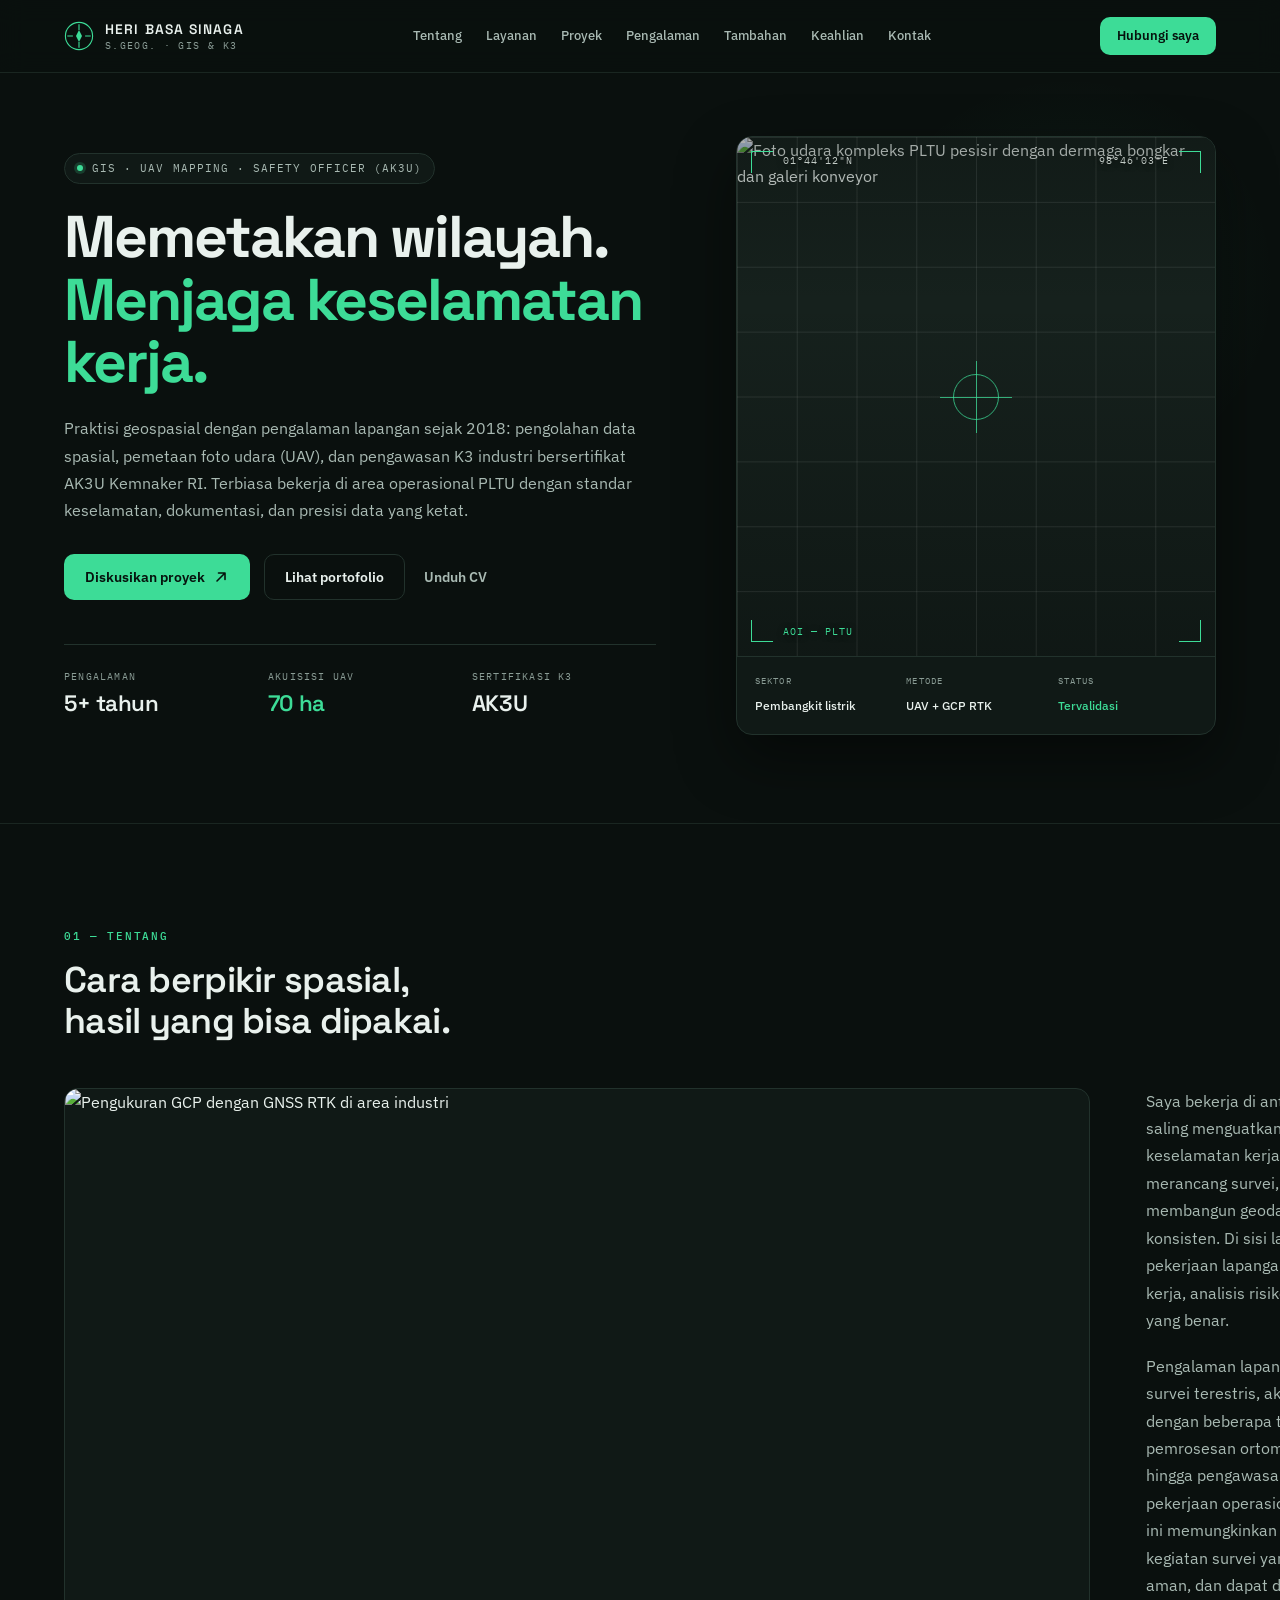
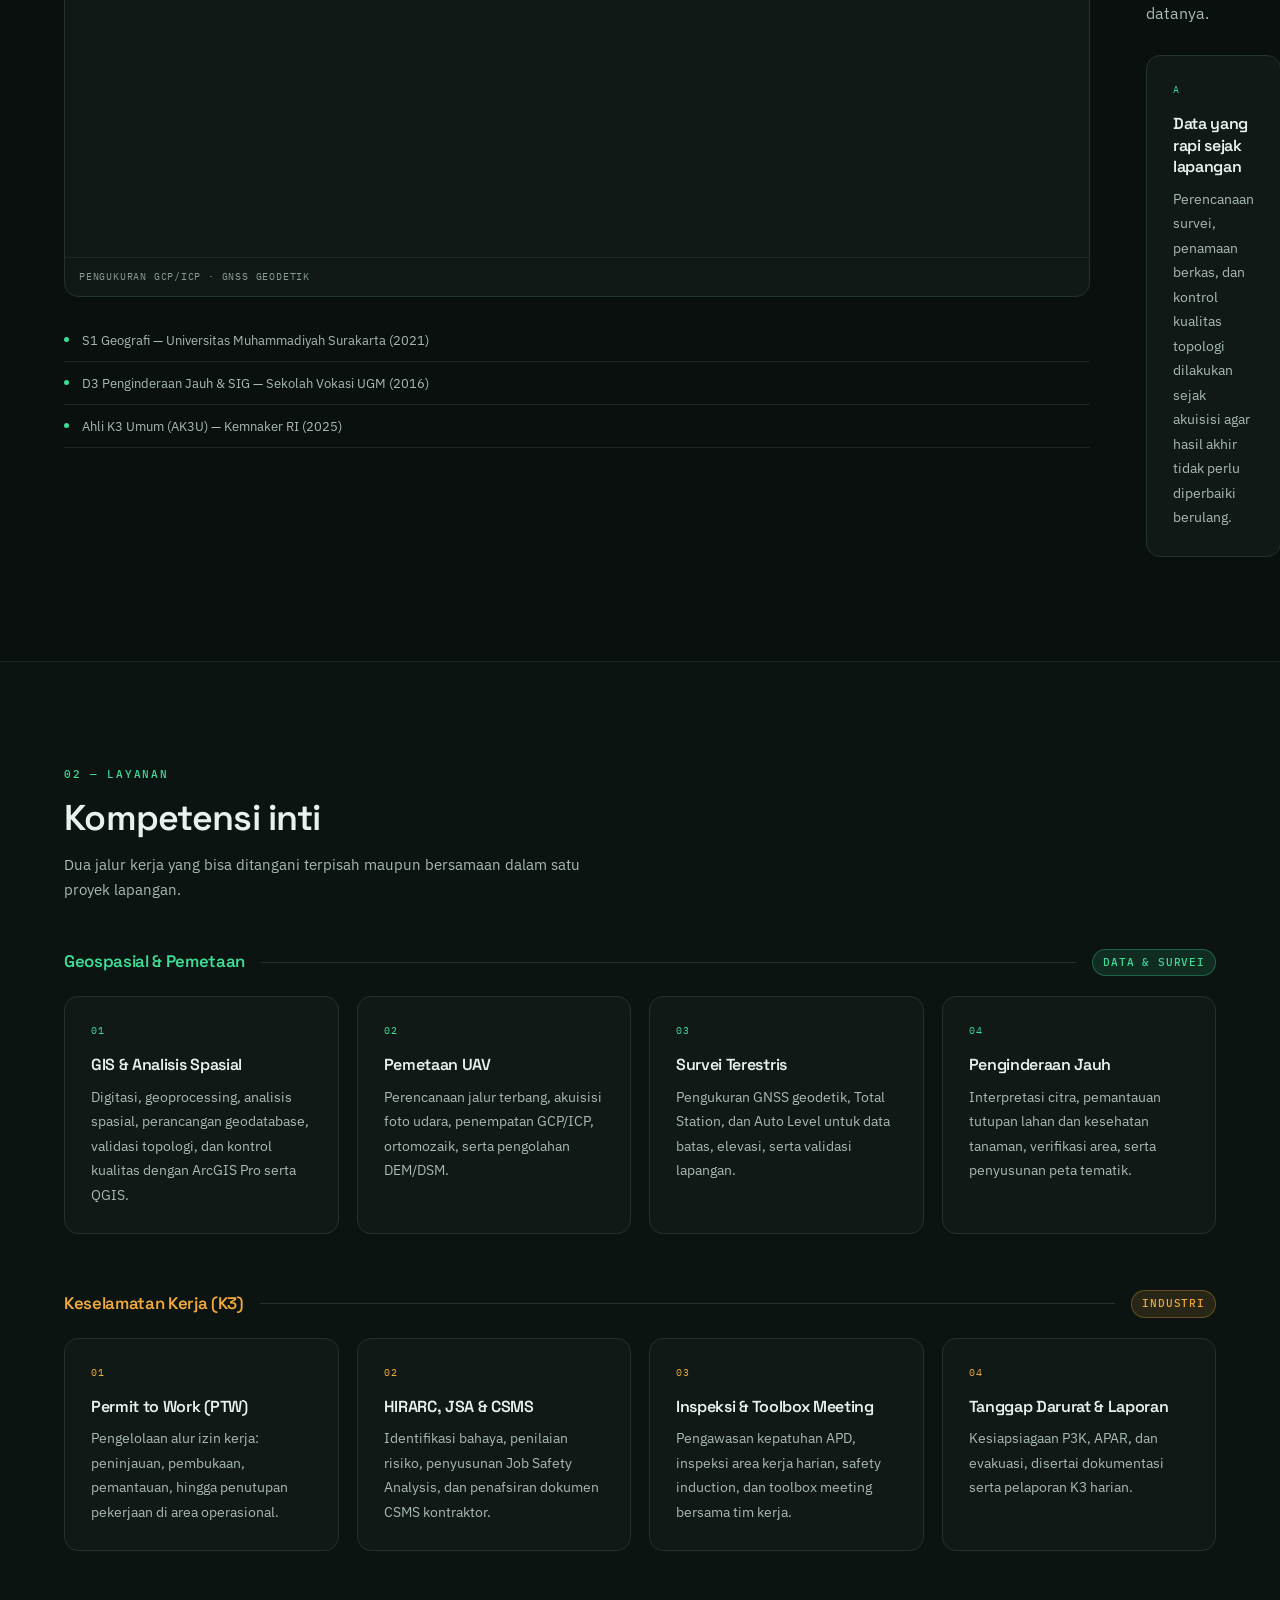
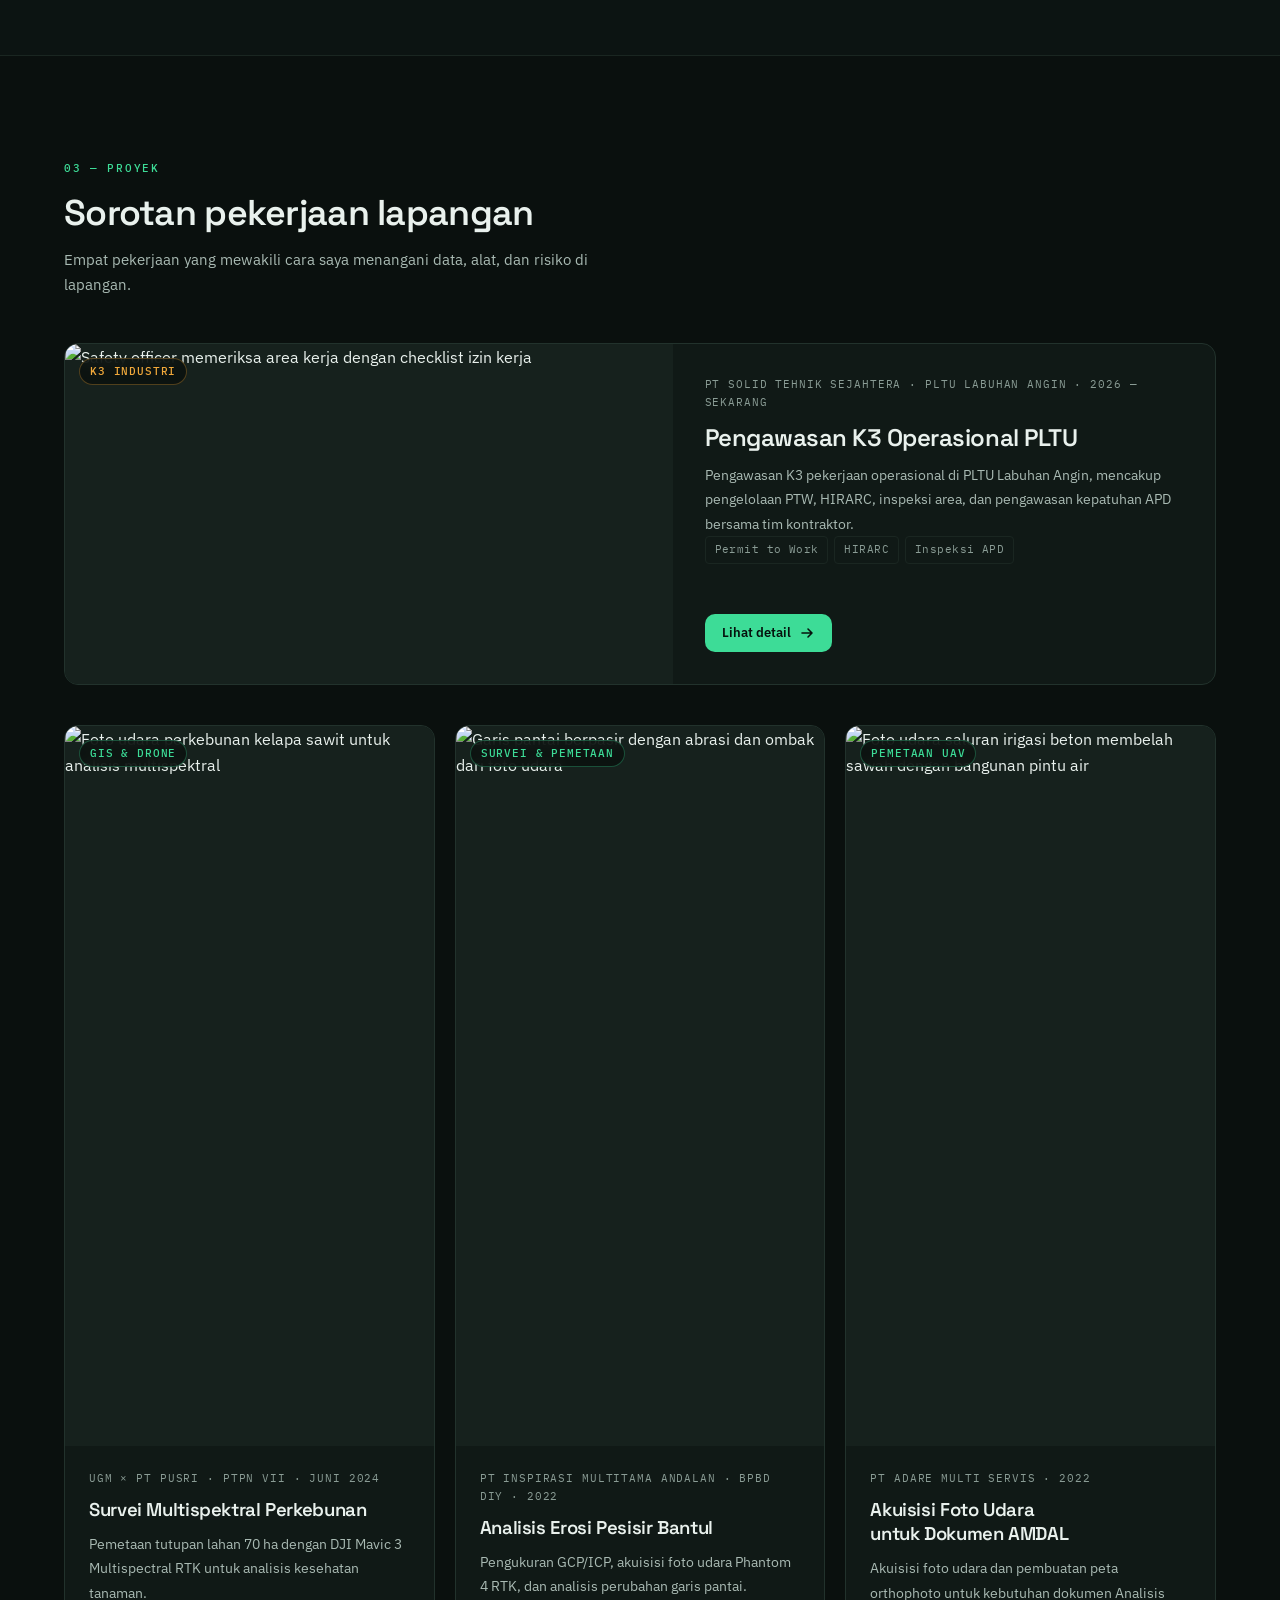
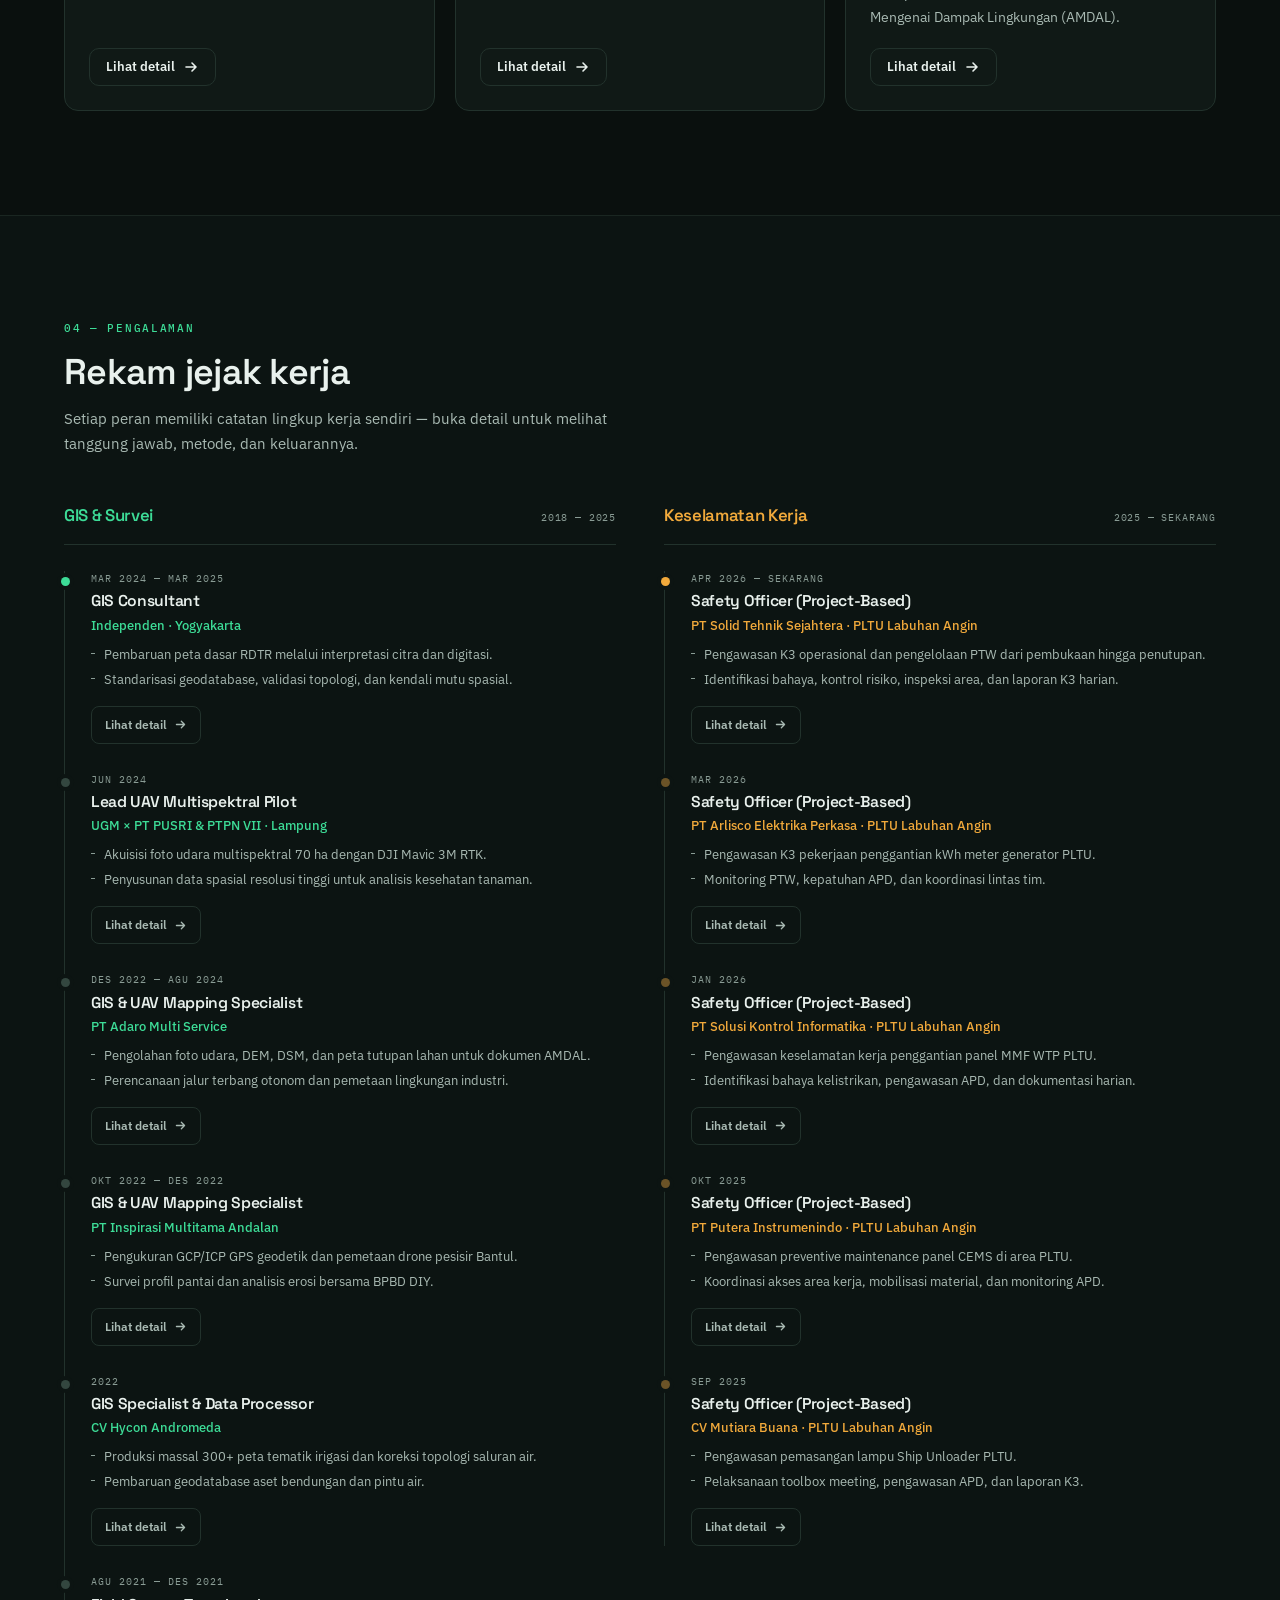
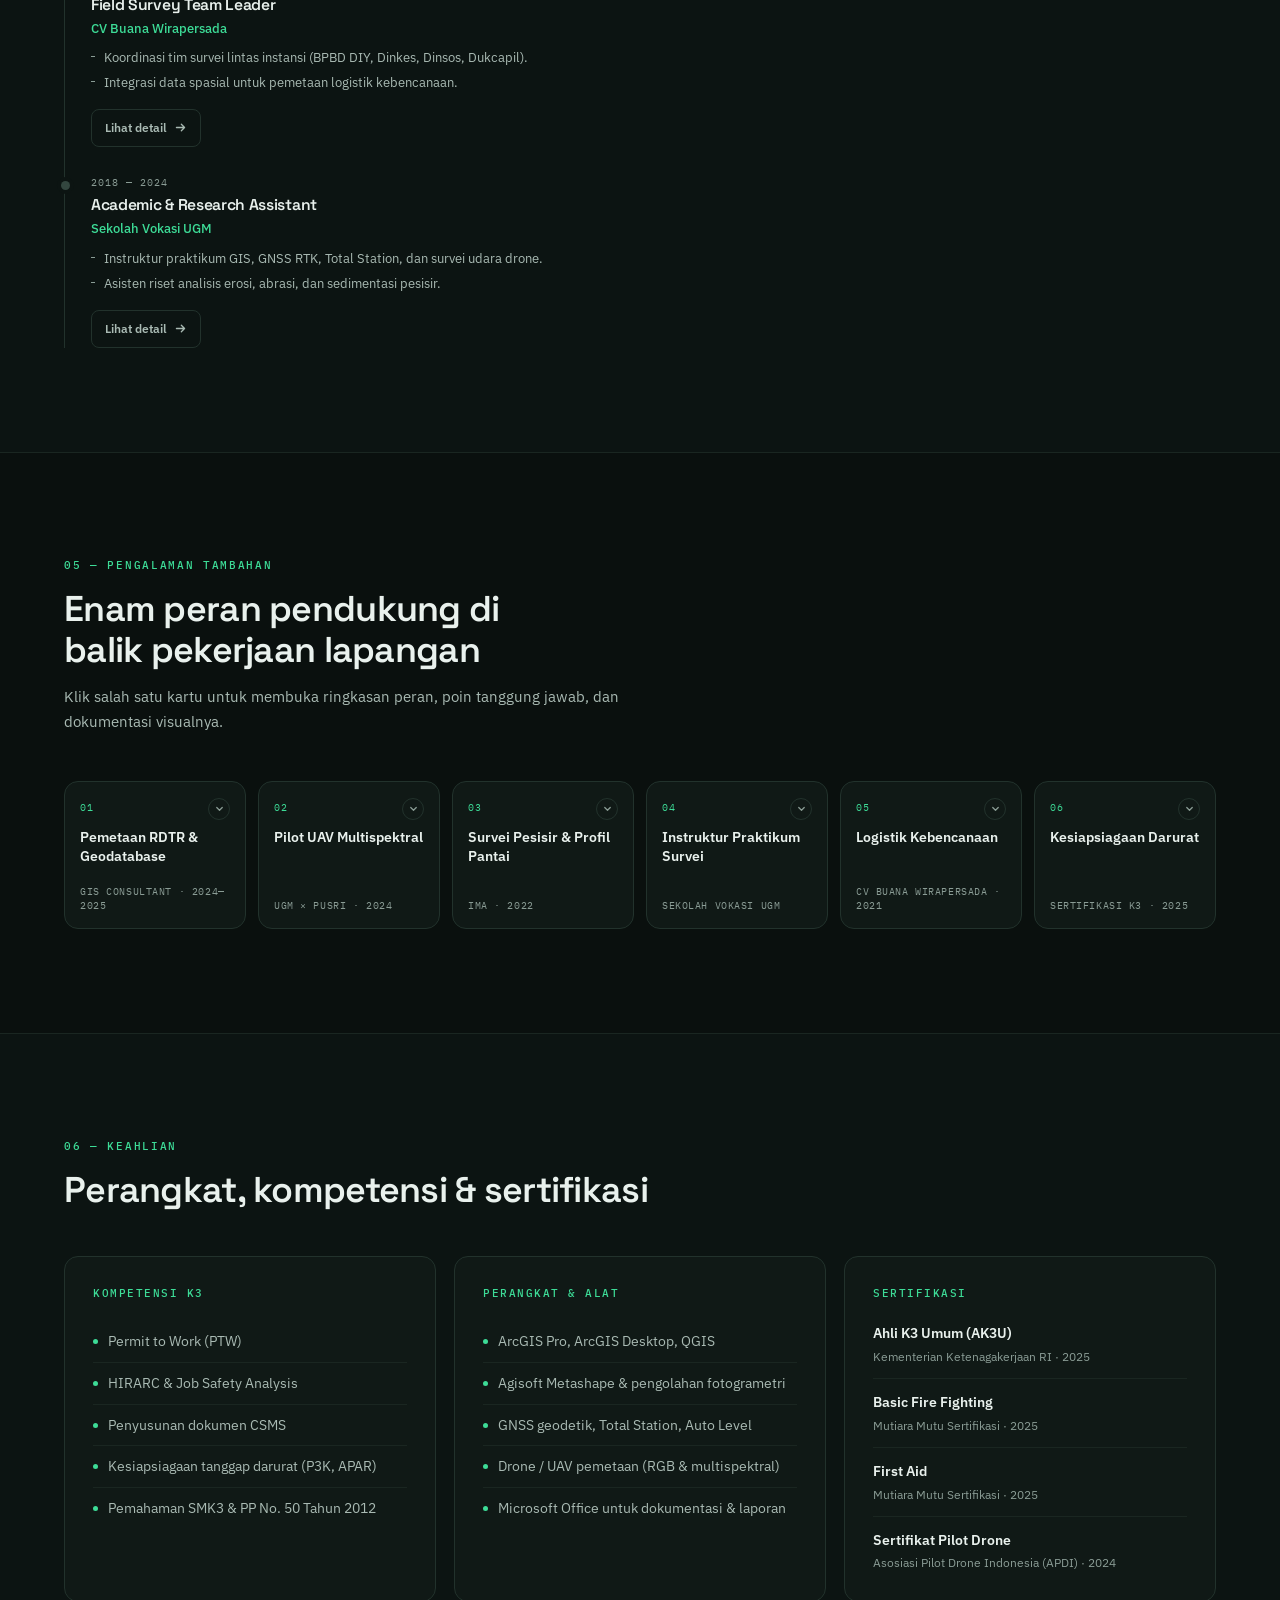
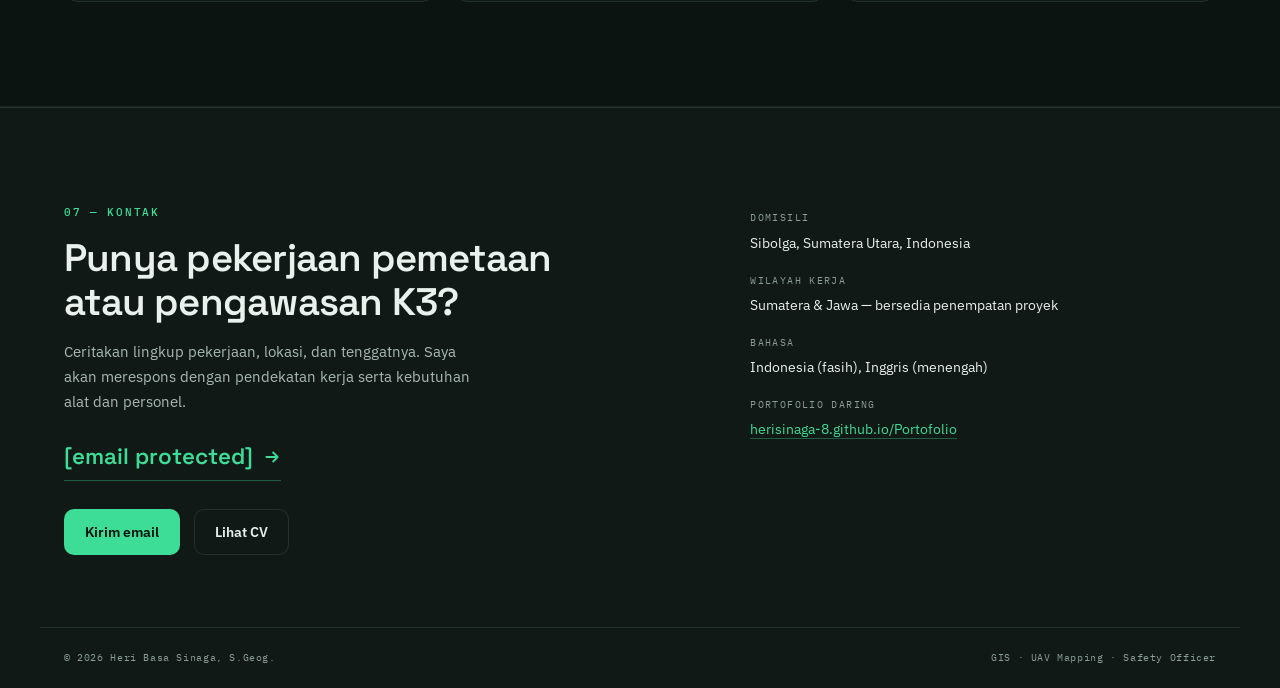
==== commit 492dd723: "update" ====
--- a/index.html
+++ b/index.html
@@ -108,7 +108,7 @@
 
         <figure class="map-panel">
           <div class="map-frame">
-            <img src="./images/hero-aerial-pltu.jpg" alt="Foto udara kompleks PLTU pesisir dengan dermaga bongkar dan galeri konveyor" width="300" height="500" fetchpriority="high" decoding="async" />
+            <img src="./images/hero-aerial-pltu.jpg" alt="Foto udara kompleks PLTU pesisir dengan dermaga bongkar dan galeri konveyor" width="1024" height="1200" fetchpriority="high" decoding="async" />
             <div class="map-overlay" aria-hidden="true">
               <span class="map-grid"></span>
               <span class="map-corner map-corner--tl"></span>
@@ -150,7 +150,7 @@
         <div class="about-grid">
           <div class="about-aside">
             <figure class="about-photo">
-              <img src="./images/about-gnss-survey.jpg" alt="Pengukuran GCP dengan GNSS RTK di area industri" width="200" height="300" loading="lazy" decoding="async" />
+              <img src="./images/about-gnss-survey.jpg" alt="Pengukuran GCP dengan GNSS RTK di area industri" width="1024" height="768" loading="lazy" decoding="async" />
               <figcaption>Pengukuran GCP/ICP · GNSS geodetik</figcaption>
             </figure>
             <ul class="credential-list">
@@ -284,7 +284,7 @@
         <div class="project-list">
           <article class="project-card project-card--feature">
             <button class="project-media" type="button" data-project="safety-pltu" aria-label="Lihat detail Pengawasan K3 Operasional PLTU">
-              <img src="./images/project-k3-ptw.jpg" alt="Safety officer memeriksa area kerja dengan checklist izin kerja" width="300" height="300" loading="lazy" decoding="async" />
+              <img src="./images/project-k3-ptw.jpg" alt="Safety officer memeriksa area kerja dengan checklist izin kerja" width="1280" height="720" loading="lazy" decoding="async" />
               <span class="chip chip--amber project-chip">K3 Industri</span>
             </button>
             <div class="project-body">
@@ -311,7 +311,7 @@
           <div class="project-grid">
             <article class="project-card">
               <button class="project-media" type="button" data-project="drone-ptpn7" aria-label="Lihat detail Survei Multispektral Perkebunan">
-                <img src="./images/project-multispectral-plantation.jpg" alt="Foto udara perkebunan kelapa sawit untuk analisis multispektral" width="300" height="300" loading="lazy" decoding="async" />
+                <img src="./images/project-multispectral-plantation.jpg" alt="Foto udara perkebunan kelapa sawit untuk analisis multispektral" width="1280" height="720" loading="lazy" decoding="async" />
                 <span class="chip chip--green project-chip">GIS &amp; Drone</span>
               </button>
               <div class="project-body">
@@ -332,7 +332,7 @@
 
             <article class="project-card">
               <button class="project-media" type="button" data-project="abrasi-bantul" aria-label="Lihat detail Analisis Erosi Pesisir Bantul">
-                <img src="./images/project-coastal-erosion.jpg" alt="Garis pantai berpasir dengan abrasi dan ombak dari foto udara" width="300" height="300" loading="lazy" decoding="async" />
+                <img src="./images/project-coastal-erosion.jpg" alt="Garis pantai berpasir dengan abrasi dan ombak dari foto udara" width="1280" height="720" loading="lazy" decoding="async" />
                 <span class="chip chip--green project-chip">Survei &amp; Pemetaan</span>
               </button>
               <div class="project-body">
@@ -353,7 +353,7 @@
 
             <article class="project-card">
               <button class="project-media" type="button" data-project="hycon-irigasi" aria-label="Lihat detail Akuisisi Data Foto Udara untuk AMDAL">
-                <img src="./images/project-irrigation-canal.jpg" alt="Foto udara saluran irigasi beton membelah sawah dengan bangunan pintu air" width="300" height="300" loading="lazy" decoding="async" />
+                <img src="./images/project-irrigation-canal.jpg" alt="Foto udara saluran irigasi beton membelah sawah dengan bangunan pintu air" width="1280" height="720" loading="lazy" decoding="async" />
                 <span class="chip chip--green project-chip">Pemetaan UAV</span>
               </button>
               <div class="project-body">
@@ -762,14 +762,14 @@
           <h2 class="contact-title">Punya pekerjaan pemetaan atau pengawasan K3?</h2>
           <p class="contact-lead">Ceritakan lingkup pekerjaan, lokasi, dan tenggatnya. Saya akan merespons dengan
             pendekatan kerja serta kebutuhan alat dan personel.</p>
-          <a class="contact-email" href="/cdn-cgi/l/email-protection#ddb5b8afb4bfbcaebcaeb4b3bcbabc9dbab0bcb4b1f3beb2b0">
-            <span class="__cf_email__" data-cfemail="0e666b7c676c6f7d6f7d67606f696f4e69636f6762206d6163">[email&#160;protected]</span>
+          <a class="contact-email" href="/cdn-cgi/l/email-protection#dfb7baadb6bdbeacbeacb6b1beb8be9fb8b2beb6b3f1bcb0b2">
+            <span class="__cf_email__" data-cfemail="a1c9c4d3c8c3c0d2c0d2c8cfc0c6c0e1c6ccc0c8cd8fc2cecc">[email&#160;protected]</span>
             <svg class="icon" viewBox="0 0 16 16" aria-hidden="true" focusable="false">
               <path d="M3 8h10M9 4l4 4-4 4" fill="none" stroke="currentColor" stroke-width="1.6" stroke-linecap="round" stroke-linejoin="round" />
             </svg>
           </a>
           <div class="contact-actions">
-            <a class="btn btn-primary" href="/cdn-cgi/l/email-protection#98f0fdeaf1faf9ebf9ebf1f6f9fff9d8fff5f9f1f4b6fbf7f5a7ebedfaf2fdfbeca5c8fdeaf5f1f6ecf9f9f6bdaaa8f3fdeaf2f9bdaaa8ebf9f5f9">Kirim email</a>
+            <a class="btn btn-primary" href="/cdn-cgi/l/email-protection#b1d9d4c3d8d3d0c2d0c2d8dfd0d6d0f1d6dcd0d8dd9fd2dedc8ec2c4d3dbd4d2c58ce1d4c3dcd8dfc5d0d0df948381dad4c3dbd0948381c2d0dcd0">Kirim email</a>
             <button class="btn btn-outline" type="button" data-open="cv">Lihat CV</button>
           </div>
         </div>
@@ -896,7 +896,7 @@
         <div class="cv-block">
           <h4>Kontak</h4>
           <ul class="cv-list">
-            <li><span><a href="/cdn-cgi/l/email-protection" class="__cf_email__" data-cfemail="f49c91869d96958795879d9a959395b49399959d98da979b99">[email&#160;protected]</a></span><span>Email</span></li>
+            <li><span><a href="/cdn-cgi/l/email-protection" class="__cf_email__" data-cfemail="b6ded3c4dfd4d7c5d7c5dfd8d7d1d7f6d1dbd7dfda98d5d9db">[email&#160;protected]</a></span><span>Email</span></li>
             <li><span>Sibolga, Sumatera Utara</span><span>Domisili</span></li>
           </ul>
         </div>
@@ -908,7 +908,7 @@
     </div>
   </div>
 
-    <script src="script.js" type="module"></script>
+  <script data-cfasync="false" src="/cdn-cgi/scripts/5c5dd728/cloudflare-static/email-decode.min.js"></script><script src="./script.js" type="module"></script>
 </body>
 
 </html>
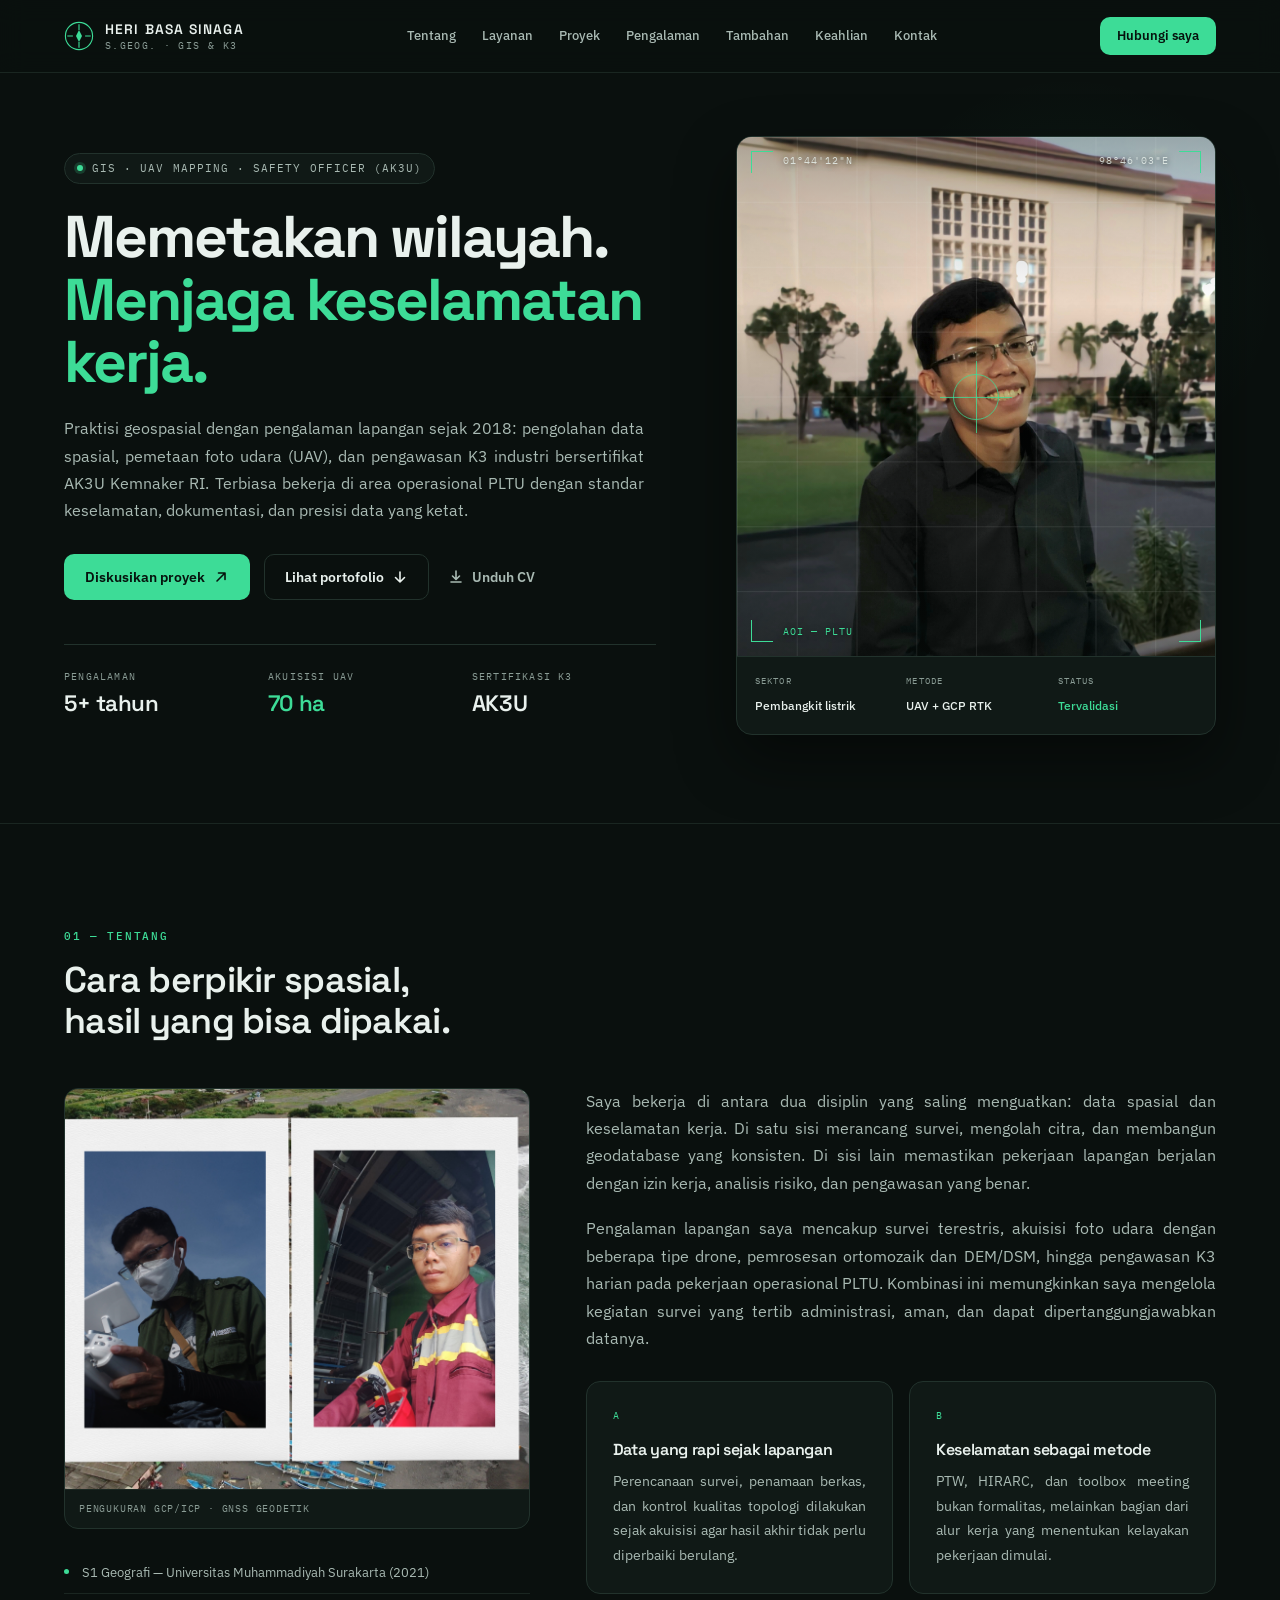
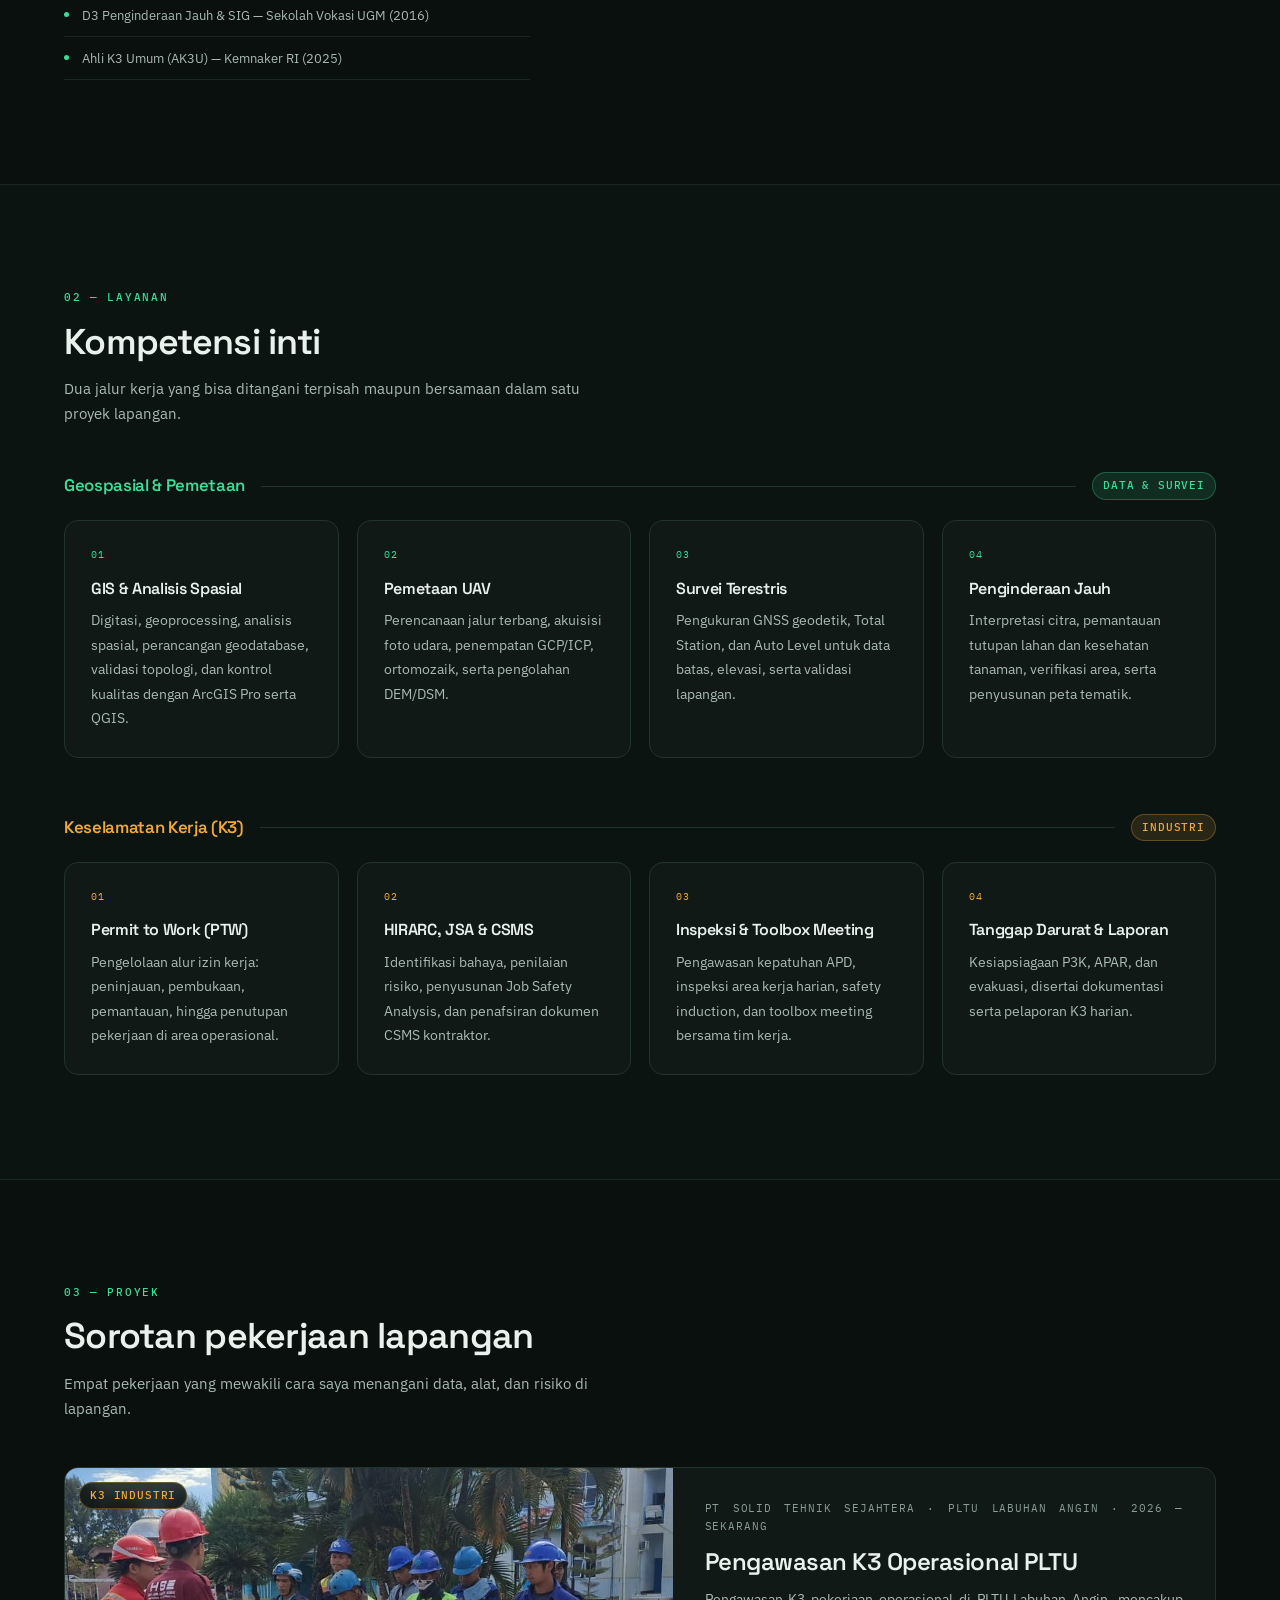
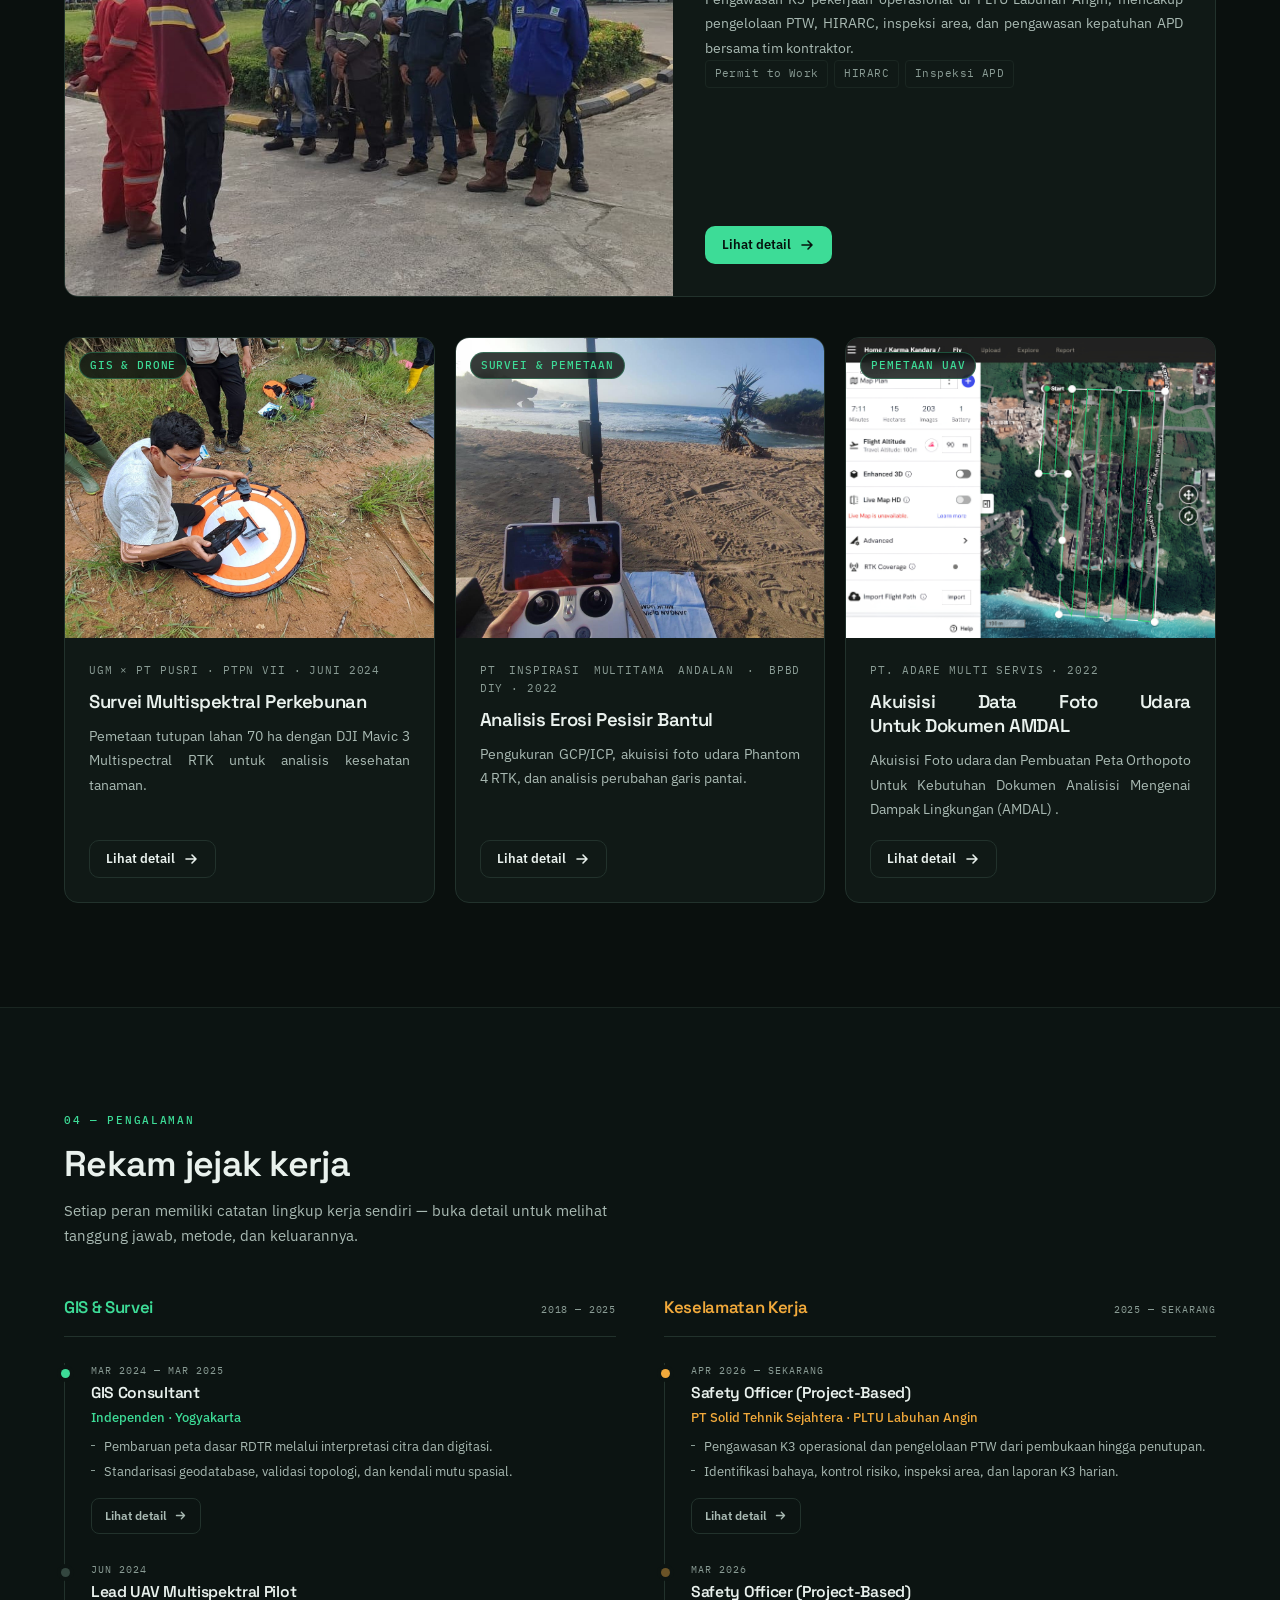
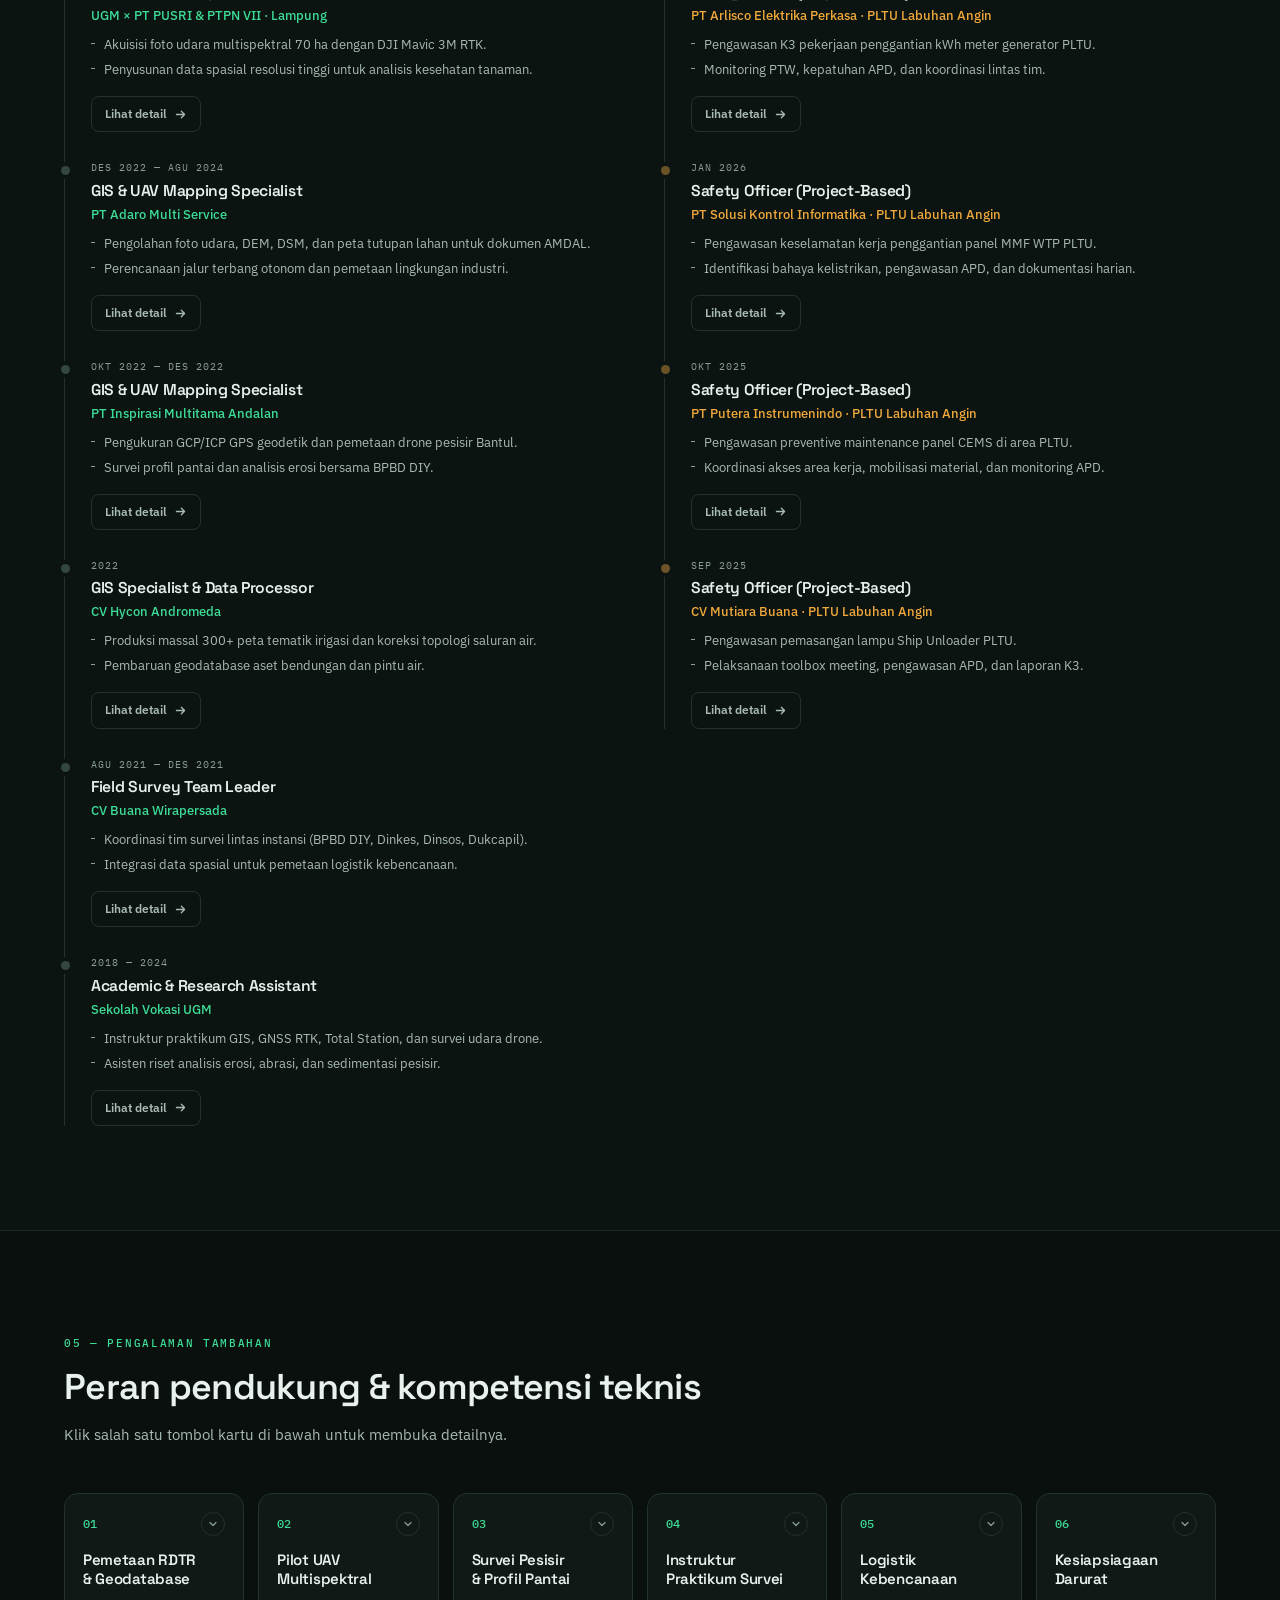
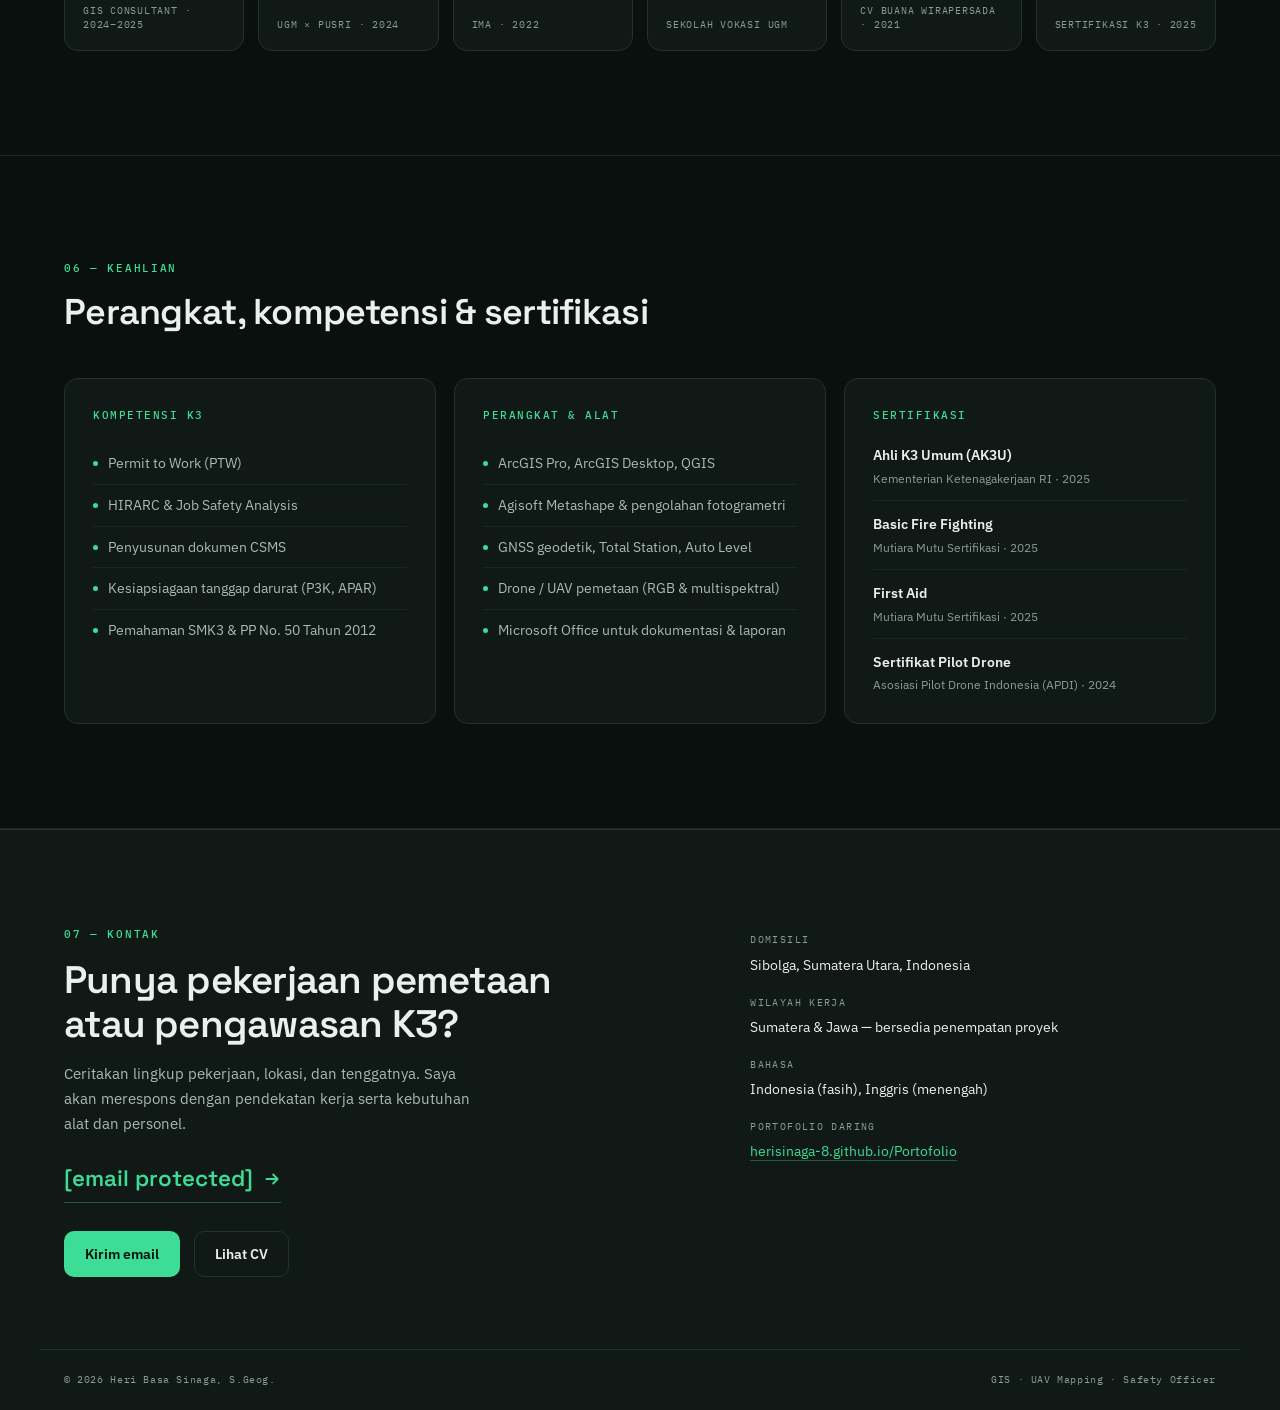
==== commit 1b8535e7: "update" ====
--- a/index.html
+++ b/index.html
@@ -9,12 +9,12 @@
   <meta property="og:title" content="Heri Basa Sinaga, S.Geog. — GIS, UAV Mapping &amp; Safety Officer" />
   <meta property="og:description" content="Data spasial yang presisi dan pekerjaan lapangan yang aman: GIS, pemetaan UAV, survei terestris, dan pengawasan K3 industri." />
   <meta property="og:type" content="website" />
-  <meta property="og:image" content="./images/hero-aerial-pltu.jpg" />
+  <meta property="og:image" content="images/hero-pltu-aerial.jpg" />
 
   <link rel="preconnect" href="https://fonts.googleapis.com" />
   <link rel="preconnect" href="https://fonts.gstatic.com" crossorigin />
   <link href="https://fonts.googleapis.com/css2?family=IBM+Plex+Mono:wght@400;500&family=IBM+Plex+Sans:wght@400;500;600&family=Space+Grotesk:wght@500;600;700&display=swap" rel="stylesheet" />
-  <link rel="stylesheet" href="./style.css" />
+  <link rel="stylesheet" href="style.css" />
 </head>
 
 <body>
@@ -22,7 +22,7 @@
 
   <header class="site-header" id="site-header">
     <div class="shell header-inner">
-      <a class="brand" href="#hero">
+      <a class="brand" href="index.html">
         <svg class="brand-mark" viewBox="0 0 32 32" aria-hidden="true" focusable="false">
           <circle cx="16" cy="16" r="14.5" fill="none" stroke="currentColor" stroke-width="1.2" />
           <path d="M16 3.5v6M16 22.5v6M3.5 16h6M22.5 16h6" stroke="currentColor" stroke-width="1.2" />
@@ -62,7 +62,7 @@
         <a href="#keahlian">Keahlian</a>
         <a href="#kontak">Kontak</a>
       </nav>
-      <button class="btn btn-primary mobile-menu-cta" type="button" data-open="cv">Lihat CV</button>
+      <a class="btn btn-primary mobile-menu-cta" href="cv.html">Unduh CV (PDF)</a>
     </div>
   </header>
 
@@ -73,7 +73,7 @@
         <div class="hero-copy">
           <p class="eyebrow"><span class="pulse" aria-hidden="true"></span> GIS · UAV Mapping · Safety Officer (AK3U)</p>
           <h1>Memetakan wilayah.<br /><span class="accent">Menjaga keselamatan kerja.</span></h1>
-          <p class="hero-lead">
+          <p class="hero-lead" style="text-align: justify;"> 
             Praktisi geospasial dengan pengalaman lapangan sejak 2018: pengolahan data spasial, pemetaan foto udara
             (UAV), dan pengawasan K3 industri bersertifikat AK3U Kemnaker RI. Terbiasa bekerja di area operasional
             PLTU dengan standar keselamatan, dokumentasi, dan presisi data yang ketat.
@@ -86,8 +86,18 @@
                 <path d="M4 12 12 4M5.5 4H12v6.5" fill="none" stroke="currentColor" stroke-width="1.6" stroke-linecap="round" stroke-linejoin="round" />
               </svg>
             </a>
-            <a class="btn btn-outline" href="#proyek">Lihat portofolio</a>
-            <button class="btn btn-ghost" type="button" data-open="cv">Unduh CV</button>
+            <a class="btn btn-outline" href="#proyek">
+              Lihat portofolio
+              <svg class="icon" viewBox="0 0 16 16" aria-hidden="true" focusable="false">
+                <path d="M8 3v10M3.5 8.5 8 13l4.5-4.5" fill="none" stroke="currentColor" stroke-width="1.6" stroke-linecap="round" stroke-linejoin="round" />
+              </svg>
+            </a>
+            <a class="btn btn-ghost" href="cv.html">
+              <svg class="icon" viewBox="0 0 16 16" aria-hidden="true" focusable="false">
+                <path d="M8 2v8M4.5 7 8 10.5 11.5 7M3 13h10" fill="none" stroke="currentColor" stroke-width="1.6" stroke-linecap="round" stroke-linejoin="round" />
+              </svg>
+              Unduh CV
+            </a>
           </div>
 
           <dl class="hero-metrics">
@@ -108,7 +118,7 @@
 
         <figure class="map-panel">
           <div class="map-frame">
-            <img src="./images/hero-aerial-pltu.jpg" alt="Foto udara kompleks PLTU pesisir dengan dermaga bongkar dan galeri konveyor" width="1024" height="1200" fetchpriority="high" decoding="async" />
+            <img src="./image/profil.jpg" alt="Foto udara kompleks PLTU pesisir dengan dermaga bongkar dan galeri konveyor" width="1024" height="1200" fetchpriority="high" decoding="async" />
             <div class="map-overlay" aria-hidden="true">
               <span class="map-grid"></span>
               <span class="map-corner map-corner--tl"></span>
@@ -150,7 +160,7 @@
         <div class="about-grid">
           <div class="about-aside">
             <figure class="about-photo">
-              <img src="./images/about-gnss-survey.jpg" alt="Pengukuran GCP dengan GNSS RTK di area industri" width="1024" height="768" loading="lazy" decoding="async" />
+              <img src="./image/home 1.png" alt="hhhh" width="1280" height="400" decoding="async" />
               <figcaption>Pengukuran GCP/ICP · GNSS geodetik</figcaption>
             </figure>
             <ul class="credential-list">
@@ -160,7 +170,7 @@
             </ul>
           </div>
 
-          <div class="about-body">
+          <div class="about-body" style="text-align: justify">
             <p class="lead-muted">
               Saya bekerja di antara dua disiplin yang saling menguatkan: data spasial dan keselamatan kerja. Di satu
               sisi merancang survei, mengolah citra, dan membangun geodatabase yang konsisten. Di sisi lain memastikan
@@ -211,25 +221,25 @@
           <div class="card-grid card-grid--4">
             <article class="card">
               <span class="card-index">01</span>
-              <h3 class="card-title">GIS &amp; Analisis Spasial</h3>
+              <h4 class="card-title">GIS &amp; Analisis Spasial</h4>
               <p class="card-text">Digitasi, geoprocessing, analisis spasial, perancangan geodatabase, validasi topologi,
                 dan kontrol kualitas dengan ArcGIS Pro serta QGIS.</p>
             </article>
             <article class="card">
               <span class="card-index">02</span>
-              <h3 class="card-title">Pemetaan UAV</h3>
+              <h4 class="card-title">Pemetaan UAV</h4>
               <p class="card-text">Perencanaan jalur terbang, akuisisi foto udara, penempatan GCP/ICP, ortomozaik, serta
                 pengolahan DEM/DSM.</p>
             </article>
             <article class="card">
               <span class="card-index">03</span>
-              <h3 class="card-title">Survei Terestris</h3>
+              <h4 class="card-title">Survei Terestris</h4>
               <p class="card-text">Pengukuran GNSS geodetik, Total Station, dan Auto Level untuk data batas, elevasi,
                 serta validasi lapangan.</p>
             </article>
             <article class="card">
               <span class="card-index">04</span>
-              <h3 class="card-title">Penginderaan Jauh</h3>
+              <h4 class="card-title">Penginderaan Jauh</h4>
               <p class="card-text">Interpretasi citra, pemantauan tutupan lahan dan kesehatan tanaman, verifikasi area,
                 serta penyusunan peta tematik.</p>
             </article>
@@ -245,25 +255,25 @@
           <div class="card-grid card-grid--4">
             <article class="card card--amber">
               <span class="card-index">01</span>
-              <h3 class="card-title">Permit to Work (PTW)</h3>
+              <h4 class="card-title">Permit to Work (PTW)</h4>
               <p class="card-text">Pengelolaan alur izin kerja: peninjauan, pembukaan, pemantauan, hingga penutupan
                 pekerjaan di area operasional.</p>
             </article>
             <article class="card card--amber">
               <span class="card-index">02</span>
-              <h3 class="card-title">HIRARC, JSA &amp; CSMS</h3>
+              <h4 class="card-title">HIRARC, JSA &amp; CSMS</h4>
               <p class="card-text">Identifikasi bahaya, penilaian risiko, penyusunan Job Safety Analysis, dan penafsiran
                 dokumen CSMS kontraktor.</p>
             </article>
             <article class="card card--amber">
               <span class="card-index">03</span>
-              <h3 class="card-title">Inspeksi &amp; Toolbox Meeting</h3>
+              <h4 class="card-title">Inspeksi &amp; Toolbox Meeting</h4>
               <p class="card-text">Pengawasan kepatuhan APD, inspeksi area kerja harian, safety induction, dan toolbox
                 meeting bersama tim kerja.</p>
             </article>
             <article class="card card--amber">
               <span class="card-index">04</span>
-              <h3 class="card-title">Tanggap Darurat &amp; Laporan</h3>
+              <h4 class="card-title">Tanggap Darurat &amp; Laporan</h4>
               <p class="card-text">Kesiapsiagaan P3K, APAR, dan evakuasi, disertai dokumentasi serta pelaporan K3
                 harian.</p>
             </article>
@@ -283,14 +293,14 @@
 
         <div class="project-list">
           <article class="project-card project-card--feature">
-            <button class="project-media" type="button" data-project="safety-pltu" aria-label="Lihat detail Pengawasan K3 Operasional PLTU">
-              <img src="./images/project-k3-ptw.jpg" alt="Safety officer memeriksa area kerja dengan checklist izin kerja" width="1280" height="720" loading="lazy" decoding="async" />
+            <a class="project-media" href="./asset/featured project/index.html#safety-pltu">
+              <img src="./image/featured project/tbm.jpeg" alt="TBM" width="1280" height="300" decoding="async" />
               <span class="chip chip--amber project-chip">K3 Industri</span>
-            </button>
-            <div class="project-body">
+            </a>
+            <div class="project-body" style="text-align: justify">
               <p class="project-meta">PT Solid Tehnik Sejahtera · PLTU Labuhan Angin · 2026 — sekarang</p>
               <h3 class="project-title">Pengawasan K3 Operasional PLTU</h3>
-              <p class="card-text">Pengawasan K3 pekerjaan operasional di PLTU Labuhan Angin, mencakup pengelolaan PTW,
+              <p class="card-text" >Pengawasan K3 pekerjaan operasional di PLTU Labuhan Angin, mencakup pengelolaan PTW,
                 HIRARC, inspeksi area, dan pengawasan kepatuhan APD bersama tim kontraktor.</p>
               <ul class="tag-list">
                 <li>Permit to Work</li>
@@ -298,76 +308,75 @@
                 <li>Inspeksi APD</li>
               </ul>
               <div class="project-actions">
-                <button class="btn btn-primary btn-sm" type="button" data-project="safety-pltu">
-                  Lihat detail
-                  <svg class="icon" viewBox="0 0 16 16" aria-hidden="true" focusable="false">
-                    <path d="M3 8h10M9 4l4 4-4 4" fill="none" stroke="currentColor" stroke-width="1.6" stroke-linecap="round" stroke-linejoin="round" />
-                  </svg>
-                </button>
+                <a class="btn btn-primary btn-sm" href="./asset/featured project/index.html#safety-pltu">
+                  Lihat detail
+                  <svg class="icon" viewBox="0 0 16 16" aria-hidden="true" focusable="false">
+                    <path d="M3 8h10M9 4l4 4-4 4" fill="none" stroke="currentColor" stroke-width="1.6" stroke-linecap="round" stroke-linejoin="round" />
+                  </svg>
+                </a>
               </div>
             </div>
           </article>
 
           <div class="project-grid">
             <article class="project-card">
-              <button class="project-media" type="button" data-project="drone-ptpn7" aria-label="Lihat detail Survei Multispektral Perkebunan">
-                <img src="./images/project-multispectral-plantation.jpg" alt="Foto udara perkebunan kelapa sawit untuk analisis multispektral" width="1280" height="720" loading="lazy" decoding="async" />
+              <a class="project-media" href="./asset/featured project/index.html#drone-ptpn7">
+                <img src="./image/featured project/lampung.jpeg" alt="PTPN VII Lampung" width="1280" height="300" decoding="async" />
                 <span class="chip chip--green project-chip">GIS &amp; Drone</span>
-              </button>
-              <div class="project-body">
+              </a>
+              <div class="project-body" style="text-align: justify">
                 <p class="project-meta">UGM × PT PUSRI · PTPN VII · Juni 2024</p>
                 <h3 class="project-title">Survei Multispektral Perkebunan</h3>
                 <p class="card-text">Pemetaan tutupan lahan 70 ha dengan DJI Mavic 3 Multispectral RTK untuk analisis
                   kesehatan tanaman.</p>
                 <div class="project-actions">
-                  <button class="btn btn-outline btn-sm" type="button" data-project="drone-ptpn7">
+                  <a class="btn btn-outline btn-sm" href="./asset/featured project/index.html#drone-ptpn7">
                     Lihat detail
                     <svg class="icon" viewBox="0 0 16 16" aria-hidden="true" focusable="false">
                       <path d="M3 8h10M9 4l4 4-4 4" fill="none" stroke="currentColor" stroke-width="1.6" stroke-linecap="round" stroke-linejoin="round" />
                     </svg>
-                  </button>
+                  </a>
                 </div>
               </div>
             </article>
 
             <article class="project-card">
-              <button class="project-media" type="button" data-project="abrasi-bantul" aria-label="Lihat detail Analisis Erosi Pesisir Bantul">
-                <img src="./images/project-coastal-erosion.jpg" alt="Garis pantai berpasir dengan abrasi dan ombak dari foto udara" width="1280" height="720" loading="lazy" decoding="async" />
+              <a class="project-media" href="./asset/featured project/index.html#abrasi-bantul">
+                <img src="./image/featured project/pantai.jpeg" alt="Garis pantai berpasir dengan abrasi dan ombak dari foto udara" width="1280" height="300" decoding="async" />
                 <span class="chip chip--green project-chip">Survei &amp; Pemetaan</span>
-              </button>
-              <div class="project-body">
+              </a>
+              <div class="project-body" style="text-align: justify">
                 <p class="project-meta">PT Inspirasi Multitama Andalan · BPBD DIY · 2022</p>
                 <h3 class="project-title">Analisis Erosi Pesisir Bantul</h3>
                 <p class="card-text">Pengukuran GCP/ICP, akuisisi foto udara Phantom 4 RTK, dan analisis perubahan garis
                   pantai.</p>
                 <div class="project-actions">
-                  <button class="btn btn-outline btn-sm" type="button" data-project="abrasi-bantul">
+                  <a class="btn btn-outline btn-sm" href="./asset/featured project/index.html#abrasi-bantul">
                     Lihat detail
                     <svg class="icon" viewBox="0 0 16 16" aria-hidden="true" focusable="false">
                       <path d="M3 8h10M9 4l4 4-4 4" fill="none" stroke="currentColor" stroke-width="1.6" stroke-linecap="round" stroke-linejoin="round" />
                     </svg>
-                  </button>
+                  </a>
                 </div>
               </div>
             </article>
 
             <article class="project-card">
-              <button class="project-media" type="button" data-project="hycon-irigasi" aria-label="Lihat detail Akuisisi Data Foto Udara untuk AMDAL">
-                <img src="./images/project-irrigation-canal.jpg" alt="Foto udara saluran irigasi beton membelah sawah dengan bangunan pintu air" width="1280" height="720" loading="lazy" decoding="async" />
+              <a class="project-media" href="./asset/featured project/index.html#hycon-irigasi">
+                <img src="./image/featured project/jalur.jpeg" alt="Foto udara saluran irigasi beton membelah sawah dengan bangunan pintu air" width="1280" height="300" decoding="async" />
                 <span class="chip chip--green project-chip">Pemetaan UAV</span>
-              </button>
-              <div class="project-body">
-                <p class="project-meta">PT Adare Multi Servis · 2022</p>
-                <h3 class="project-title">Akuisisi Foto Udara untuk Dokumen AMDAL</h3>
-                <p class="card-text">Akuisisi foto udara dan pembuatan peta orthophoto untuk kebutuhan dokumen Analisis
-                  Mengenai Dampak Lingkungan (AMDAL).</p>
+              </a>
+              <div class="project-body" style="text-align: justify">
+                <p class="project-meta">PT. Adare Multi Servis · 2022</p>
+                <h3 class="project-title">Akuisisi Data Foto Udara Untuk Dokumen AMDAL</h3>
+                <p class="card-text">Akuisisi Foto udara dan Pembuatan Peta Orthopoto Untuk Kebutuhan Dokumen Analisisi Mengenai Dampak Lingkungan (AMDAL) .</p>
                 <div class="project-actions">
-                  <button class="btn btn-outline btn-sm" type="button" data-project="hycon-irigasi">
+                  <a class="btn btn-outline btn-sm" href="./asset/featured project/index.html#hycon-irigasi">
                     Lihat detail
                     <svg class="icon" viewBox="0 0 16 16" aria-hidden="true" focusable="false">
                       <path d="M3 8h10M9 4l4 4-4 4" fill="none" stroke="currentColor" stroke-width="1.6" stroke-linecap="round" stroke-linejoin="round" />
                     </svg>
-                  </button>
+                  </a>
                 </div>
               </div>
             </article>
@@ -401,12 +410,12 @@
                   <li>Pembaruan peta dasar RDTR melalui interpretasi citra dan digitasi.</li>
                   <li>Standarisasi geodatabase, validasi topologi, dan kendali mutu spasial.</li>
                 </ul>
-                <button class="timeline-detail" type="button" data-exp="exp-1">
-                  Lihat detail
-                  <svg class="icon" viewBox="0 0 16 16" aria-hidden="true" focusable="false">
-                    <path d="M3 8h10M9 4l4 4-4 4" fill="none" stroke="currentColor" stroke-width="1.6" stroke-linecap="round" stroke-linejoin="round" />
-                  </svg>
-                </button>
+                <a class="timeline-detail" href="./asset/pengalaman/gis/index.html#panel-exp-1">
+                  Lihat detail
+                  <svg class="icon" viewBox="0 0 16 16" aria-hidden="true" focusable="false">
+                    <path d="M3 8h10M9 4l4 4-4 4" fill="none" stroke="currentColor" stroke-width="1.6" stroke-linecap="round" stroke-linejoin="round" />
+                  </svg>
+                </a>
               </li>
               <li class="timeline-item">
                 <p class="timeline-date">Jun 2024</p>
@@ -416,12 +425,12 @@
                   <li>Akuisisi foto udara multispektral 70 ha dengan DJI Mavic 3M RTK.</li>
                   <li>Penyusunan data spasial resolusi tinggi untuk analisis kesehatan tanaman.</li>
                 </ul>
-                <button class="timeline-detail" type="button" data-exp="exp-2">
-                  Lihat detail
-                  <svg class="icon" viewBox="0 0 16 16" aria-hidden="true" focusable="false">
-                    <path d="M3 8h10M9 4l4 4-4 4" fill="none" stroke="currentColor" stroke-width="1.6" stroke-linecap="round" stroke-linejoin="round" />
-                  </svg>
-                </button>
+                <a class="timeline-detail" href="./asset/pengalaman/gis/index.html#panel-exp-2">
+                  Lihat detail
+                  <svg class="icon" viewBox="0 0 16 16" aria-hidden="true" focusable="false">
+                    <path d="M3 8h10M9 4l4 4-4 4" fill="none" stroke="currentColor" stroke-width="1.6" stroke-linecap="round" stroke-linejoin="round" />
+                  </svg>
+                </a>
               </li>
               <li class="timeline-item">
                 <p class="timeline-date">Des 2022 — Agu 2024</p>
@@ -431,12 +440,12 @@
                   <li>Pengolahan foto udara, DEM, DSM, dan peta tutupan lahan untuk dokumen AMDAL.</li>
                   <li>Perencanaan jalur terbang otonom dan pemetaan lingkungan industri.</li>
                 </ul>
-                <button class="timeline-detail" type="button" data-exp="exp-3">
-                  Lihat detail
-                  <svg class="icon" viewBox="0 0 16 16" aria-hidden="true" focusable="false">
-                    <path d="M3 8h10M9 4l4 4-4 4" fill="none" stroke="currentColor" stroke-width="1.6" stroke-linecap="round" stroke-linejoin="round" />
-                  </svg>
-                </button>
+                <a class="timeline-detail" href="./asset/pengalaman/gis/index.html#panel-exp-3">
+                  Lihat detail
+                  <svg class="icon" viewBox="0 0 16 16" aria-hidden="true" focusable="false">
+                    <path d="M3 8h10M9 4l4 4-4 4" fill="none" stroke="currentColor" stroke-width="1.6" stroke-linecap="round" stroke-linejoin="round" />
+                  </svg>
+                </a>
               </li>
               <li class="timeline-item">
                 <p class="timeline-date">Okt 2022 — Des 2022</p>
@@ -446,12 +455,12 @@
                   <li>Pengukuran GCP/ICP GPS geodetik dan pemetaan drone pesisir Bantul.</li>
                   <li>Survei profil pantai dan analisis erosi bersama BPBD DIY.</li>
                 </ul>
-                <button class="timeline-detail" type="button" data-exp="exp-4">
-                  Lihat detail
-                  <svg class="icon" viewBox="0 0 16 16" aria-hidden="true" focusable="false">
-                    <path d="M3 8h10M9 4l4 4-4 4" fill="none" stroke="currentColor" stroke-width="1.6" stroke-linecap="round" stroke-linejoin="round" />
-                  </svg>
-                </button>
+                <a class="timeline-detail" href="./asset/pengalaman/gis/index.html#panel-exp-4">
+                  Lihat detail
+                  <svg class="icon" viewBox="0 0 16 16" aria-hidden="true" focusable="false">
+                    <path d="M3 8h10M9 4l4 4-4 4" fill="none" stroke="currentColor" stroke-width="1.6" stroke-linecap="round" stroke-linejoin="round" />
+                  </svg>
+                </a>
               </li>
               <li class="timeline-item">
                 <p class="timeline-date">2022</p>
@@ -461,12 +470,12 @@
                   <li>Produksi massal 300+ peta tematik irigasi dan koreksi topologi saluran air.</li>
                   <li>Pembaruan geodatabase aset bendungan dan pintu air.</li>
                 </ul>
-                <button class="timeline-detail" type="button" data-exp="exp-5">
-                  Lihat detail
-                  <svg class="icon" viewBox="0 0 16 16" aria-hidden="true" focusable="false">
-                    <path d="M3 8h10M9 4l4 4-4 4" fill="none" stroke="currentColor" stroke-width="1.6" stroke-linecap="round" stroke-linejoin="round" />
-                  </svg>
-                </button>
+                <a class="timeline-detail" href="./asset/pengalaman/gis/index.html#panel-exp-5">
+                  Lihat detail
+                  <svg class="icon" viewBox="0 0 16 16" aria-hidden="true" focusable="false">
+                    <path d="M3 8h10M9 4l4 4-4 4" fill="none" stroke="currentColor" stroke-width="1.6" stroke-linecap="round" stroke-linejoin="round" />
+                  </svg>
+                </a>
               </li>
               <li class="timeline-item">
                 <p class="timeline-date">Agu 2021 — Des 2021</p>
@@ -476,12 +485,12 @@
                   <li>Koordinasi tim survei lintas instansi (BPBD DIY, Dinkes, Dinsos, Dukcapil).</li>
                   <li>Integrasi data spasial untuk pemetaan logistik kebencanaan.</li>
                 </ul>
-                <button class="timeline-detail" type="button" data-exp="exp-6">
-                  Lihat detail
-                  <svg class="icon" viewBox="0 0 16 16" aria-hidden="true" focusable="false">
-                    <path d="M3 8h10M9 4l4 4-4 4" fill="none" stroke="currentColor" stroke-width="1.6" stroke-linecap="round" stroke-linejoin="round" />
-                  </svg>
-                </button>
+                <a class="timeline-detail" href="./asset/pengalaman/gis/index.html#panel-exp-6">
+                  Lihat detail
+                  <svg class="icon" viewBox="0 0 16 16" aria-hidden="true" focusable="false">
+                    <path d="M3 8h10M9 4l4 4-4 4" fill="none" stroke="currentColor" stroke-width="1.6" stroke-linecap="round" stroke-linejoin="round" />
+                  </svg>
+                </a>
               </li>
               <li class="timeline-item">
                 <p class="timeline-date">2018 — 2024</p>
@@ -491,12 +500,12 @@
                   <li>Instruktur praktikum GIS, GNSS RTK, Total Station, dan survei udara drone.</li>
                   <li>Asisten riset analisis erosi, abrasi, dan sedimentasi pesisir.</li>
                 </ul>
-                <button class="timeline-detail" type="button" data-exp="exp-7">
-                  Lihat detail
-                  <svg class="icon" viewBox="0 0 16 16" aria-hidden="true" focusable="false">
-                    <path d="M3 8h10M9 4l4 4-4 4" fill="none" stroke="currentColor" stroke-width="1.6" stroke-linecap="round" stroke-linejoin="round" />
-                  </svg>
-                </button>
+                <a class="timeline-detail" href="./asset/pengalaman/gis/index.html#panel-exp-7">
+                  Lihat detail
+                  <svg class="icon" viewBox="0 0 16 16" aria-hidden="true" focusable="false">
+                    <path d="M3 8h10M9 4l4 4-4 4" fill="none" stroke="currentColor" stroke-width="1.6" stroke-linecap="round" stroke-linejoin="round" />
+                  </svg>
+                </a>
               </li>
             </ol>
           </div>
@@ -515,12 +524,12 @@
                   <li>Pengawasan K3 operasional dan pengelolaan PTW dari pembukaan hingga penutupan.</li>
                   <li>Identifikasi bahaya, kontrol risiko, inspeksi area, dan laporan K3 harian.</li>
                 </ul>
-                <button class="timeline-detail" type="button" data-exp="k3-1">
-                  Lihat detail
-                  <svg class="icon" viewBox="0 0 16 16" aria-hidden="true" focusable="false">
-                    <path d="M3 8h10M9 4l4 4-4 4" fill="none" stroke="currentColor" stroke-width="1.6" stroke-linecap="round" stroke-linejoin="round" />
-                  </svg>
-                </button>
+                <a class="timeline-detail" href="./asset/pengalaman/k3/Untitled-1.html#panel-k3-1">
+                  Lihat detail
+                  <svg class="icon" viewBox="0 0 16 16" aria-hidden="true" focusable="false">
+                    <path d="M3 8h10M9 4l4 4-4 4" fill="none" stroke="currentColor" stroke-width="1.6" stroke-linecap="round" stroke-linejoin="round" />
+                  </svg>
+                </a>
               </li>
               <li class="timeline-item is-amber">
                 <p class="timeline-date">Mar 2026</p>
@@ -530,12 +539,12 @@
                   <li>Pengawasan K3 pekerjaan penggantian kWh meter generator PLTU.</li>
                   <li>Monitoring PTW, kepatuhan APD, dan koordinasi lintas tim.</li>
                 </ul>
-                <button class="timeline-detail" type="button" data-exp="k3-2">
-                  Lihat detail
-                  <svg class="icon" viewBox="0 0 16 16" aria-hidden="true" focusable="false">
-                    <path d="M3 8h10M9 4l4 4-4 4" fill="none" stroke="currentColor" stroke-width="1.6" stroke-linecap="round" stroke-linejoin="round" />
-                  </svg>
-                </button>
+                <a class="timeline-detail" href="./asset/pengalaman/k3/Untitled-1.html#panel-k3-2">
+                  Lihat detail
+                  <svg class="icon" viewBox="0 0 16 16" aria-hidden="true" focusable="false">
+                    <path d="M3 8h10M9 4l4 4-4 4" fill="none" stroke="currentColor" stroke-width="1.6" stroke-linecap="round" stroke-linejoin="round" />
+                  </svg>
+                </a>
               </li>
               <li class="timeline-item is-amber">
                 <p class="timeline-date">Jan 2026</p>
@@ -545,12 +554,12 @@
                   <li>Pengawasan keselamatan kerja penggantian panel MMF WTP PLTU.</li>
                   <li>Identifikasi bahaya kelistrikan, pengawasan APD, dan dokumentasi harian.</li>
                 </ul>
-                <button class="timeline-detail" type="button" data-exp="k3-3">
-                  Lihat detail
-                  <svg class="icon" viewBox="0 0 16 16" aria-hidden="true" focusable="false">
-                    <path d="M3 8h10M9 4l4 4-4 4" fill="none" stroke="currentColor" stroke-width="1.6" stroke-linecap="round" stroke-linejoin="round" />
-                  </svg>
-                </button>
+                <a class="timeline-detail" href="./asset/pengalaman/k3/Untitled-1.html#panel-k3-3">
+                  Lihat detail
+                  <svg class="icon" viewBox="0 0 16 16" aria-hidden="true" focusable="false">
+                    <path d="M3 8h10M9 4l4 4-4 4" fill="none" stroke="currentColor" stroke-width="1.6" stroke-linecap="round" stroke-linejoin="round" />
+                  </svg>
+                </a>
               </li>
               <li class="timeline-item is-amber">
                 <p class="timeline-date">Okt 2025</p>
@@ -560,12 +569,12 @@
                   <li>Pengawasan preventive maintenance panel CEMS di area PLTU.</li>
                   <li>Koordinasi akses area kerja, mobilisasi material, dan monitoring APD.</li>
                 </ul>
-                <button class="timeline-detail" type="button" data-exp="k3-4">
-                  Lihat detail
-                  <svg class="icon" viewBox="0 0 16 16" aria-hidden="true" focusable="false">
-                    <path d="M3 8h10M9 4l4 4-4 4" fill="none" stroke="currentColor" stroke-width="1.6" stroke-linecap="round" stroke-linejoin="round" />
-                  </svg>
-                </button>
+                <a class="timeline-detail" href="./asset/pengalaman/k3/Untitled-1.html#panel-k3-4">
+                  Lihat detail
+                  <svg class="icon" viewBox="0 0 16 16" aria-hidden="true" focusable="false">
+                    <path d="M3 8h10M9 4l4 4-4 4" fill="none" stroke="currentColor" stroke-width="1.6" stroke-linecap="round" stroke-linejoin="round" />
+                  </svg>
+                </a>
               </li>
               <li class="timeline-item is-amber">
                 <p class="timeline-date">Sep 2025</p>
@@ -575,12 +584,12 @@
                   <li>Pengawasan pemasangan lampu Ship Unloader PLTU.</li>
                   <li>Pelaksanaan toolbox meeting, pengawasan APD, dan laporan K3.</li>
                 </ul>
-                <button class="timeline-detail" type="button" data-exp="k3-5">
-                  Lihat detail
-                  <svg class="icon" viewBox="0 0 16 16" aria-hidden="true" focusable="false">
-                    <path d="M3 8h10M9 4l4 4-4 4" fill="none" stroke="currentColor" stroke-width="1.6" stroke-linecap="round" stroke-linejoin="round" />
-                  </svg>
-                </button>
+                <a class="timeline-detail" href="./asset/pengalaman/k3/Untitled-1.html#panel-k3-5">
+                  Lihat detail
+                  <svg class="icon" viewBox="0 0 16 16" aria-hidden="true" focusable="false">
+                    <path d="M3 8h10M9 4l4 4-4 4" fill="none" stroke="currentColor" stroke-width="1.6" stroke-linecap="round" stroke-linejoin="round" />
+                  </svg>
+                </a>
               </li>
             </ol>
           </div>
@@ -593,113 +602,218 @@
       <div class="shell">
         <div class="section-head">
           <p class="section-tag">05 — Pengalaman tambahan</p>
-          <h2 class="section-title">Enam peran pendukung di balik pekerjaan lapangan</h2>
-          <p class="section-note">Klik salah satu kartu untuk membuka ringkasan peran, poin tanggung jawab, dan
-            dokumentasi visualnya.</p>
-        </div>
-
-        <div class="extra-list" id="extra-list">
-          <div class="extra-item">
-            <button class="extra-trigger" type="button" data-extra="rdtr" aria-expanded="false" aria-controls="extra-panel">
-              <span class="extra-trigger-top">
-                <span class="extra-index">01</span>
-                <span class="extra-chevron" aria-hidden="true">
-                  <svg class="icon" viewBox="0 0 16 16"><path d="M4 6.5 8 10.5 12 6.5" fill="none" stroke="currentColor" stroke-width="1.8" stroke-linecap="round" stroke-linejoin="round" /></svg>
-                </span>
+          <h2 class="section-title">Peran pendukung &amp; kompetensi teknis</h2>
+          <p class="section-note">Klik salah satu tombol kartu di bawah untuk membuka detailnya.</p>
+        </div>
+
+        <!-- 6 Tombol Kartu -->
+        <div class="extra-cards-grid" role="tablist" aria-label="Daftar pengalaman tambahan">
+          <button class="extra-card-btn" type="button" role="tab" aria-selected="false" aria-controls="extra-detail-1" data-target="extra-detail-1">
+            <div class="extra-card-top">
+              <span class="extra-card-num">01</span>
+              <span class="extra-card-icon" aria-hidden="true">
+                <svg viewBox="0 0 16 16" width="12" height="12">
+                  <path d="M4 6l4 4 4-4" fill="none" stroke="currentColor" stroke-width="1.6" stroke-linecap="round" stroke-linejoin="round" />
+                </svg>
               </span>
-              <span class="extra-title">Pemetaan RDTR &amp; Geodatabase</span>
-              <span class="extra-org">GIS Consultant · 2024—2025</span>
-            </button>
-          </div>
-
-          <div class="extra-item">
-            <button class="extra-trigger" type="button" data-extra="multispectral" aria-expanded="false" aria-controls="extra-panel">
-              <span class="extra-trigger-top">
-                <span class="extra-index">02</span>
-                <span class="extra-chevron" aria-hidden="true">
-                  <svg class="icon" viewBox="0 0 16 16"><path d="M4 6.5 8 10.5 12 6.5" fill="none" stroke="currentColor" stroke-width="1.8" stroke-linecap="round" stroke-linejoin="round" /></svg>
-                </span>
+            </div>
+            <h3 class="extra-card-title">Pemetaan RDTR &amp; Geodatabase</h3>
+            <p class="extra-card-meta">GIS CONSULTANT · 2024–2025</p>
+          </button>
+
+          <button class="extra-card-btn" type="button" role="tab" aria-selected="false" aria-controls="extra-detail-2" data-target="extra-detail-2">
+            <div class="extra-card-top">
+              <span class="extra-card-num">02</span>
+              <span class="extra-card-icon" aria-hidden="true">
+                <svg viewBox="0 0 16 16" width="12" height="12">
+                  <path d="M4 6l4 4 4-4" fill="none" stroke="currentColor" stroke-width="1.6" stroke-linecap="round" stroke-linejoin="round" />
+                </svg>
               </span>
-              <span class="extra-title">Pilot UAV Multispektral</span>
-              <span class="extra-org">UGM × PUSRI · 2024</span>
-            </button>
-          </div>
-
-          <div class="extra-item">
-            <button class="extra-trigger" type="button" data-extra="coastal" aria-expanded="false" aria-controls="extra-panel">
-              <span class="extra-trigger-top">
-                <span class="extra-index">03</span>
-                <span class="extra-chevron" aria-hidden="true">
-                  <svg class="icon" viewBox="0 0 16 16"><path d="M4 6.5 8 10.5 12 6.5" fill="none" stroke="currentColor" stroke-width="1.8" stroke-linecap="round" stroke-linejoin="round" /></svg>
-                </span>
+            </div>
+            <h3 class="extra-card-title">Pilot UAV Multispektral</h3>
+            <p class="extra-card-meta">UGM × PUSRI · 2024</p>
+          </button>
+
+          <button class="extra-card-btn" type="button" role="tab" aria-selected="false" aria-controls="extra-detail-3" data-target="extra-detail-3">
+            <div class="extra-card-top">
+              <span class="extra-card-num">03</span>
+              <span class="extra-card-icon" aria-hidden="true">
+                <svg viewBox="0 0 16 16" width="12" height="12">
+                  <path d="M4 6l4 4 4-4" fill="none" stroke="currentColor" stroke-width="1.6" stroke-linecap="round" stroke-linejoin="round" />
+                </svg>
               </span>
-              <span class="extra-title">Survei Pesisir &amp; Profil Pantai</span>
-              <span class="extra-org">IMA · 2022</span>
-            </button>
-          </div>
-
-          <div class="extra-item">
-            <button class="extra-trigger" type="button" data-extra="instructor" aria-expanded="false" aria-controls="extra-panel">
-              <span class="extra-trigger-top">
-                <span class="extra-index">04</span>
-                <span class="extra-chevron" aria-hidden="true">
-                  <svg class="icon" viewBox="0 0 16 16"><path d="M4 6.5 8 10.5 12 6.5" fill="none" stroke="currentColor" stroke-width="1.8" stroke-linecap="round" stroke-linejoin="round" /></svg>
-                </span>
+            </div>
+            <h3 class="extra-card-title">Survei Pesisir &amp; Profil Pantai</h3>
+            <p class="extra-card-meta">IMA · 2022</p>
+          </button>
+
+          <button class="extra-card-btn" type="button" role="tab" aria-selected="false" aria-controls="extra-detail-4" data-target="extra-detail-4">
+            <div class="extra-card-top">
+              <span class="extra-card-num">04</span>
+              <span class="extra-card-icon" aria-hidden="true">
+                <svg viewBox="0 0 16 16" width="12" height="12">
+                  <path d="M4 6l4 4 4-4" fill="none" stroke="currentColor" stroke-width="1.6" stroke-linecap="round" stroke-linejoin="round" />
+                </svg>
               </span>
-              <span class="extra-title">Instruktur Praktikum Survei</span>
-              <span class="extra-org">Sekolah Vokasi UGM</span>
-            </button>
-          </div>
-
-          <div class="extra-item">
-            <button class="extra-trigger" type="button" data-extra="logistics" aria-expanded="false" aria-controls="extra-panel">
-              <span class="extra-trigger-top">
-                <span class="extra-index">05</span>
-                <span class="extra-chevron" aria-hidden="true">
-                  <svg class="icon" viewBox="0 0 16 16"><path d="M4 6.5 8 10.5 12 6.5" fill="none" stroke="currentColor" stroke-width="1.8" stroke-linecap="round" stroke-linejoin="round" /></svg>
-                </span>
+            </div>
+            <h3 class="extra-card-title">Instruktur Praktikum Survei</h3>
+            <p class="extra-card-meta">SEKOLAH VOKASI UGM</p>
+          </button>
+
+          <button class="extra-card-btn" type="button" role="tab" aria-selected="false" aria-controls="extra-detail-5" data-target="extra-detail-5">
+            <div class="extra-card-top">
+              <span class="extra-card-num">05</span>
+              <span class="extra-card-icon" aria-hidden="true">
+                <svg viewBox="0 0 16 16" width="12" height="12">
+                  <path d="M4 6l4 4 4-4" fill="none" stroke="currentColor" stroke-width="1.6" stroke-linecap="round" stroke-linejoin="round" />
+                </svg>
               </span>
-              <span class="extra-title">Logistik Kebencanaan</span>
-              <span class="extra-org">CV Buana Wirapersada · 2021</span>
-            </button>
-          </div>
-
-          <div class="extra-item">
-            <button class="extra-trigger" type="button" data-extra="emergency" aria-expanded="false" aria-controls="extra-panel">
-              <span class="extra-trigger-top">
-                <span class="extra-index">06</span>
-                <span class="extra-chevron" aria-hidden="true">
-                  <svg class="icon" viewBox="0 0 16 16"><path d="M4 6.5 8 10.5 12 6.5" fill="none" stroke="currentColor" stroke-width="1.8" stroke-linecap="round" stroke-linejoin="round" /></svg>
-                </span>
+            </div>
+            <h3 class="extra-card-title">Logistik Kebencanaan</h3>
+            <p class="extra-card-meta">CV BUANA WIRAPERSADA · 2021</p>
+          </button>
+
+          <button class="extra-card-btn" type="button" role="tab" aria-selected="false" aria-controls="extra-detail-6" data-target="extra-detail-6">
+            <div class="extra-card-top">
+              <span class="extra-card-num">06</span>
+              <span class="extra-card-icon" aria-hidden="true">
+                <svg viewBox="0 0 16 16" width="12" height="12">
+                  <path d="M4 6l4 4 4-4" fill="none" stroke="currentColor" stroke-width="1.6" stroke-linecap="round" stroke-linejoin="round" />
+                </svg>
               </span>
-              <span class="extra-title">Kesiapsiagaan Darurat</span>
-              <span class="extra-org">Sertifikasi K3 · 2025</span>
-            </button>
-          </div>
-
-          <div class="extra-panel" id="extra-panel" hidden>
-            <div class="extra-panel-inner">
-              <div class="extra-panel-body">
-                <div class="extra-panel-text">
-                  <span class="extra-panel-eyebrow" data-extra-field="eyebrow"></span>
-                  <h3 class="extra-panel-title" data-extra-field="title"></h3>
-                  <p class="extra-panel-org" data-extra-field="meta"></p>
-                  <p class="card-text" data-extra-field="summary"></p>
-                  <ul class="extra-points" data-extra-field="points"></ul>
-                </div>
-                <figure class="extra-figure">
-                  <img data-extra-field="image" src="./images/exp-rdtr-mapping.jpg" alt="" width="1024" height="768" loading="lazy" decoding="async" />
-                  <figcaption data-extra-field="caption"></figcaption>
-                </figure>
-              </div>
-            </div>
-          </div>
+            </div>
+            <h3 class="extra-card-title">Kesiapsiagaan Darurat</h3>
+            <p class="extra-card-meta">SERTIFIKASI K3 · 2025</p>
+          </button>
+        </div>
+
+        <!-- Kontainer Dropdown (Tersembunyi Saat Awal Dibuka) -->
+        <div class="extra-showcase" hidden>
+          <article class="extra-showcase-panel" id="extra-detail-1" role="tabpanel" hidden>
+            <div class="extra-showcase-copy">
+              <p class="extra-showcase-tag">GIS CONSULTANT · 2024–2025</p>
+              <h3 class="extra-showcase-title">Pemetaan RDTR &amp; Geodatabase</h3>
+              <p class="extra-showcase-org">Independen · Yogyakarta</p>
+              <p class="extra-showcase-desc">
+                Pembaruan peta dasar RDTR melalui interpretasi citra dan digitasi ulang, lalu distandarkan ke dalam geodatabase yang konsisten untuk dipakai lintas tim perencanaan.
+              </p>
+              <ul class="extra-showcase-list">
+                <li>Digitasi ulang rencana pola ruang berdasarkan citra resolusi tinggi dan dokumen RDTR.</li>
+                <li>Standarisasi atribut, domain nilai, dan struktur kelas fitur geodatabase.</li>
+                <li>Validasi topologi serta kendali mutu spasial sebelum data diserahkan ke klien.</li>
+              </ul>
+            </div>
+            <figure class="extra-showcase-media">
+              <img src="./image/rdtr-geodatabase.jpg" alt="Pemetaan RDTR & Geodatabase" loading="lazy" />
+              <figcaption>DIGITASI &amp; KONTROL KUALITAS PETA DASAR RDTR</figcaption>
+            </figure>
+          </article>
+
+          <article class="extra-showcase-panel" id="extra-detail-2" role="tabpanel" hidden>
+            <div class="extra-showcase-copy">
+              <p class="extra-showcase-tag">UGM × PUSRI · 2024</p>
+              <h3 class="extra-showcase-title">Pilot UAV Multispektral</h3>
+              <p class="extra-showcase-org">Prodi D4 SIG SV UGM &amp; PTPN VII · Lampung</p>
+              <p class="extra-showcase-desc">
+                Memimpin tim akuisisi foto udara seluas ±70 hektare untuk pemantauan kesehatan tanaman perkebunan menggunakan sensor multispektral presisi tinggi.
+              </p>
+              <ul class="extra-showcase-list">
+                <li>Perencanaan jalur terbang otonom dan distribusi GCP/ICP di area perkebunan 70 ha.</li>
+                <li>Akuisisi citra udara menggunakan DJI Mavic 3 Multispektral RTK.</li>
+                <li>Pengolahan ortomozaik multispektral dan indeks vegetasi (NDVI) untuk analisis agronomi.</li>
+              </ul>
+            </div>
+            <figure class="extra-showcase-media">
+              <img src="./image/featured project/lampung.jpeg" alt="Pilot UAV Multispektral" loading="lazy" />
+              <figcaption>AKUISISI MULTISPEKTRAL RTK AREA PERKEBUNAN 70 HA</figcaption>
+            </figure>
+          </article>
+
+          <article class="extra-showcase-panel" id="extra-detail-3" role="tabpanel" hidden>
+            <div class="extra-showcase-copy">
+              <p class="extra-showcase-tag">PT INSPIRASI MULTITAMA ANDALAN · 2022</p>
+              <h3 class="extra-showcase-title">Survei Pesisir &amp; Profil Pantai</h3>
+              <p class="extra-showcase-org">Kolaborasi BPBD Kabupaten Bantul · Yogyakarta</p>
+              <p class="extra-showcase-desc">
+                Pemetaan fotogrametri dan survei terestris garis pantai untuk memetakan tingkat kerawanan serta laju abrasi di sepanjang pesisir Bantul.
+              </p>
+              <ul class="extra-showcase-list">
+                <li>Pengukuran titik ikat tanah (GCP/ICP) menggunakan GPS Geodetik RTK.</li>
+                <li>Akuisisi foto udara pesisir dengan DJI Phantom 4 RTK dan pengukuran profil melintang pantai.</li>
+                <li>Penyusunan model elevasi digital (DEM), ortofoto, serta laporan teknis analisis abrasi.</li>
+              </ul>
+            </div>
+            <figure class="extra-showcase-media">
+              <img src="./image/featured project/pantai.jpeg" alt="Survei Pesisir & Profil Pantai" loading="lazy" />
+              <figcaption>SURVEI FOTOGRAMETRI &amp; ANALISIS ABRASI PESISIR BANTUL</figcaption>
+            </figure>
+          </article>
+
+          <article class="extra-showcase-panel" id="extra-detail-4" role="tabpanel" hidden>
+            <div class="extra-showcase-copy">
+              <p class="extra-showcase-tag">ASISTEN DOSEN &amp; PRAKTIKUM · 2018–2024</p>
+              <h3 class="extra-showcase-title">Instruktur Praktikum Survei</h3>
+              <p class="extra-showcase-org">Sekolah Vokasi UGM &amp; PUSTRAL UGM · Yogyakarta</p>
+              <p class="extra-showcase-desc">
+                Membimbing mahasiswa, peserta pelatihan PUSTRAL UGM, serta perangkat desa dalam pengoperasian instrumen survei terestris, drone pemetaan, dan perangkat lunak GIS.
+              </p>
+              <ul class="extra-showcase-list">
+                <li>Instruktur lapangan penggunaan GNSS Geodetik, Total Station, dan Auto Level.</li>
+                <li>Pengajar pelatihan teknis pengoperasian wahana udara nirawak (UAS) untuk pemetaan.</li>
+                <li>Pendampingan pengolahan data spasial dasar bagi perangkat desa dalam program pengabdian.</li>
+              </ul>
+            </div>
+            <figure class="extra-showcase-media">
+              <img src="./image/home 1.png" alt="Instruktur Praktikum Survei" loading="lazy" />
+              <figcaption>PENDAMPINGAN PENGUKURAN GNSS GEODETIK &amp; SURVEI LAPANGAN</figcaption>
+            </figure>
+          </article>
+
+          <article class="extra-showcase-panel" id="extra-detail-5" role="tabpanel" hidden>
+            <div class="extra-showcase-copy">
+              <p class="extra-showcase-tag">CV BUANA WIRAPERSADA · 2021</p>
+              <h3 class="extra-showcase-title">Logistik Kebencanaan</h3>
+              <p class="extra-showcase-org">Kolaborasi BPBD DIY · Yogyakarta</p>
+              <p class="extra-showcase-desc">
+                Kompilasi dan integrasi data spasial lintas instansi untuk menyusun peta kebutuhan serta jalur distribusi logistik kebencanaan di wilayah DIY.
+              </p>
+              <ul class="extra-showcase-list">
+                <li>Koordinasi pengumpulan dataset dari Dinkes, Dinsos, Dukcapil, DLH, dan BPBD Kabupaten.</li>
+                <li>Pembersihan data tabular dan penggabungan (join) ke dalam basis data spasial wilayah.</li>
+                <li>Penyusunan peta tematik distribusi logistik untuk mendukung pengambilan keputusan darurat.</li>
+              </ul>
+            </div>
+            <figure class="extra-showcase-media">
+              <img src="./image/featured project/jalur.jpeg" alt="Logistik Kebencanaan" loading="lazy" />
+              <figcaption>INTEGRASI BASIS DATA SPASIAL KEBENCANAAN LINTAS INSTANSI</figcaption>
+            </figure>
+          </article>
+
+          <article class="extra-showcase-panel" id="extra-detail-6" role="tabpanel" hidden>
+            <div class="extra-showcase-copy">
+              <p class="extra-showcase-tag">SERTIFIKASI K3 · 2025</p>
+              <h3 class="extra-showcase-title">Kesiapsiagaan Darurat</h3>
+              <p class="extra-showcase-org">Kemnaker RI &amp; Mutiara Mutu Sertifikasi</p>
+              <p class="extra-showcase-desc">
+                Kompetensi tanggap darurat lapangan yang melengkapi peran pengawasan K3 di lingkungan industri berisiko tinggi seperti area operasional PLTU.
+              </p>
+              <ul class="extra-showcase-list">
+                <li>Tersertifikasi Ahli K3 Umum (AK3U) Kementerian Ketenagakerjaan RI.</li>
+                <li>Penanganan pertolongan pertama pada kecelakaan kerja (First Aid) di area proyek.</li>
+                <li>Pencegahan dan penanggulangan kebakaran dasar (Basic Fire Fighting) serta inspeksi APAR.</li>
+              </ul>
+            </div>
+            <figure class="extra-showcase-media">
+              <img src="./image/featured project/tbm.jpeg" alt="Kesiapsiagaan Darurat" loading="lazy" />
+              <figcaption>TOOLBOX MEETING &amp; KESIAPSIAGAAN DARURAT AREA PLTU</figcaption>
+            </figure>
+          </article>
         </div>
       </div>
     </section>
 
     <!-- KEAHLIAN -->
-    <section class="section section--alt" id="keahlian">
+    <section class="section" id="keahlian">
       <div class="shell">
         <div class="section-head">
           <p class="section-tag">06 — Keahlian</p>
@@ -762,15 +876,15 @@
           <h2 class="contact-title">Punya pekerjaan pemetaan atau pengawasan K3?</h2>
           <p class="contact-lead">Ceritakan lingkup pekerjaan, lokasi, dan tenggatnya. Saya akan merespons dengan
             pendekatan kerja serta kebutuhan alat dan personel.</p>
-          <a class="contact-email" href="/cdn-cgi/l/email-protection#dfb7baadb6bdbeacbeacb6b1beb8be9fb8b2beb6b3f1bcb0b2">
-            <span class="__cf_email__" data-cfemail="a1c9c4d3c8c3c0d2c0d2c8cfc0c6c0e1c6ccc0c8cd8fc2cecc">[email&#160;protected]</span>
+          <a class="contact-email" href="/cdn-cgi/l/email-protection#a39bcbc6d1cad0cacdc2c4c2e3c4cec2cacf8dc0ccce9cd0d6c1c9c6c0d79ef3c6d1cecacdd7c2c2cd869193c8c6d1c9c2869193d0c2cec2869193d3c6cec6d7c2c2cd8691938691e5869193e890">
+            <span class="__cf_email__" data-cfemail="bf87d7dacdd6ccd6d1ded8deffd8d2ded6d391dcd0d2">[email&#160;protected]</span>
             <svg class="icon" viewBox="0 0 16 16" aria-hidden="true" focusable="false">
               <path d="M3 8h10M9 4l4 4-4 4" fill="none" stroke="currentColor" stroke-width="1.6" stroke-linecap="round" stroke-linejoin="round" />
             </svg>
           </a>
           <div class="contact-actions">
-            <a class="btn btn-primary" href="/cdn-cgi/l/email-protection#b1d9d4c3d8d3d0c2d0c2d8dfd0d6d0f1d6dcd0d8dd9fd2dedc8ec2c4d3dbd4d2c58ce1d4c3dcd8dfc5d0d0df948381dad4c3dbd0948381c2d0dcd0">Kirim email</a>
-            <button class="btn btn-outline" type="button" data-open="cv">Lihat CV</button>
+            <a class="btn btn-primary" href="/cdn-cgi/l/email-protection#b68eded3c4dfc5dfd8d7d1d7f6d1dbd7dfda98d5d9db89c5c3d4dcd3d5c28be6d3c4dbdfd8c2d7d7d8938486ddd3c4dcd7938486c5d7dbd7938486c6d3dbd3c2d7d7d89384869384f0938486fd85">Kirim email</a>
+            <a class="btn btn-outline" href="cv.html">Lihat CV</a>
           </div>
         </div>
 
@@ -801,114 +915,7 @@
     </section>
   </main>
 
-  <!-- PROJECT MODAL -->
-  <div class="overlay" id="project-modal" role="dialog" aria-modal="true" aria-labelledby="project-modal-title" hidden>
-    <div class="overlay-dialog overlay-dialog--wide">
-      <button class="overlay-close" type="button" data-close aria-label="Tutup detail proyek">
-        <svg class="icon" viewBox="0 0 16 16" aria-hidden="true" focusable="false">
-          <path d="M4 4l8 8M12 4l-8 8" fill="none" stroke="currentColor" stroke-width="1.6" stroke-linecap="round" />
-        </svg>
-      </button>
-      <div class="overlay-eyebrow">
-        <span class="chip" data-tone="green" id="project-modal-chip">GIS &amp; Drone</span>
-      </div>
-      <h2 class="overlay-title" id="project-modal-title"></h2>
-      <div class="overlay-meta" id="project-modal-meta"></div>
-      <figure class="overlay-figure">
-        <img id="project-modal-image" src="./images/project-k3-ptw.jpg" alt="" width="1280" height="720" loading="lazy" decoding="async" />
-        <figcaption id="project-modal-caption"></figcaption>
-      </figure>
-      <div class="overlay-body" id="project-modal-body"></div>
-      <div class="overlay-actions">
-        <a class="btn btn-primary btn-sm" href="#kontak" data-close>Tanyakan proyek serupa</a>
-        <button class="btn btn-outline btn-sm" type="button" data-close>Tutup</button>
-      </div>
-    </div>
-  </div>
-
-  <!-- EXPERIENCE MODAL -->
-  <div class="overlay" id="exp-modal" role="dialog" aria-modal="true" aria-labelledby="exp-modal-title" hidden>
-    <div class="overlay-dialog">
-      <button class="overlay-close" type="button" data-close aria-label="Tutup detail pengalaman">
-        <svg class="icon" viewBox="0 0 16 16" aria-hidden="true" focusable="false">
-          <path d="M4 4l8 8M12 4l-8 8" fill="none" stroke="currentColor" stroke-width="1.6" stroke-linecap="round" />
-        </svg>
-      </button>
-      <div class="overlay-eyebrow">
-        <span class="chip" data-tone="green" id="exp-modal-chip">GIS &amp; Survei</span>
-      </div>
-      <h2 class="overlay-title" id="exp-modal-title"></h2>
-      <div class="overlay-meta" id="exp-modal-meta"></div>
-      <div class="overlay-body" id="exp-modal-body"></div>
-      <div class="overlay-actions">
-        <button class="btn btn-outline btn-sm" type="button" data-close>Tutup</button>
-      </div>
-    </div>
-  </div>
-
-  <!-- CV MODAL -->
-  <div class="overlay" id="cv-modal" role="dialog" aria-modal="true" aria-labelledby="cv-modal-title" hidden>
-    <div class="overlay-dialog overlay-dialog--wide">
-      <button class="overlay-close" type="button" data-close aria-label="Tutup CV">
-        <svg class="icon" viewBox="0 0 16 16" aria-hidden="true" focusable="false">
-          <path d="M4 4l8 8M12 4l-8 8" fill="none" stroke="currentColor" stroke-width="1.6" stroke-linecap="round" />
-        </svg>
-      </button>
-      <h2 class="overlay-title" id="cv-modal-title">Curriculum Vitae</h2>
-      <div class="overlay-meta">
-        <span>Heri Basa Sinaga, S.Geog.</span>
-        <span>GIS · UAV Mapping · Safety Officer</span>
-        <span>Sibolga, Sumatera Utara</span>
-      </div>
-      <div class="overlay-body">
-        <div class="cv-block">
-          <h4>Ringkasan</h4>
-          <p>Praktisi geospasial dengan pengalaman lapangan sejak 2018 pada pemetaan UAV, survei terestris, pengolahan
-            data spasial, serta pengawasan K3 industri bersertifikat AK3U Kemnaker RI.</p>
-        </div>
-        <div class="cv-block">
-          <h4>Pendidikan</h4>
-          <ul class="cv-list">
-            <li><span>S1 Geografi — Universitas Muhammadiyah Surakarta</span><span>2021</span></li>
-            <li><span>D3 Penginderaan Jauh &amp; SIG — Sekolah Vokasi UGM</span><span>2016</span></li>
-          </ul>
-        </div>
-        <div class="cv-block">
-          <h4>Pengalaman utama</h4>
-          <ul class="cv-list">
-            <li><span>Safety Officer — PT Solid Tehnik Sejahtera, PLTU Labuhan Angin</span><span>2026 — sekarang</span></li>
-            <li><span>GIS Consultant — Independen, Yogyakarta</span><span>2024 — 2025</span></li>
-            <li><span>Lead UAV Multispektral Pilot — UGM × PUSRI &amp; PTPN VII</span><span>2024</span></li>
-            <li><span>GIS &amp; UAV Mapping Specialist — PT Adaro Multi Service</span><span>2022 — 2024</span></li>
-            <li><span>GIS Specialist — CV Hycon Andromeda</span><span>2022</span></li>
-            <li><span>Field Survey Team Leader — CV Buana Wirapersada</span><span>2021</span></li>
-          </ul>
-        </div>
-        <div class="cv-block">
-          <h4>Sertifikasi</h4>
-          <ul class="cv-list">
-            <li><span>Ahli K3 Umum (AK3U) — Kemnaker RI</span><span>2025</span></li>
-            <li><span>Basic Fire Fighting — Mutiara Mutu Sertifikasi</span><span>2025</span></li>
-            <li><span>First Aid — Mutiara Mutu Sertifikasi</span><span>2025</span></li>
-            <li><span>Pilot Drone — APDI</span><span>2024</span></li>
-          </ul>
-        </div>
-        <div class="cv-block">
-          <h4>Kontak</h4>
-          <ul class="cv-list">
-            <li><span><a href="/cdn-cgi/l/email-protection" class="__cf_email__" data-cfemail="b6ded3c4dfd4d7c5d7c5dfd8d7d1d7f6d1dbd7dfda98d5d9db">[email&#160;protected]</a></span><span>Email</span></li>
-            <li><span>Sibolga, Sumatera Utara</span><span>Domisili</span></li>
-          </ul>
-        </div>
-      </div>
-      <div class="overlay-actions">
-        <button class="btn btn-primary btn-sm" type="button" id="cv-print">Cetak / Simpan PDF</button>
-        <button class="btn btn-outline btn-sm" type="button" data-close>Tutup</button>
-      </div>
-    </div>
-  </div>
-
-  <script data-cfasync="false" src="/cdn-cgi/scripts/5c5dd728/cloudflare-static/email-decode.min.js"></script><script src="./script.js" type="module"></script>
+  <script src="script.js"></script>
 </body>
 
 </html>
--- a/style.css
+++ b/style.css
@@ -3,8 +3,8 @@
    1. Tokens        2. Reset & base     3. Layout utilities
    4. Header        5. Hero             6. Sections & cards
    7. Services      8. Projects         9. Career
-   10. Experience accordion            11. Toolkit
-   12. Contact      13. Overlays       14. Print      15. Motion & responsive
+   10. Toolkit      11. Contact         12. Detail page      13. Motion & responsive
+   14. Extra Experience (Baru)
    ========================================================================== */
 
 /* 1. Tokens ---------------------------------------------------------------- */
@@ -158,6 +158,7 @@
   color: var(--emerald);
 }
 
+/* Buttons */
 .btn {
   display: inline-flex;
   align-items: center;
@@ -222,6 +223,7 @@
   font-size: 0.82rem;
 }
 
+/* Chips & tags */
 .chip {
   display: inline-flex;
   align-items: center;
@@ -268,6 +270,23 @@
   letter-spacing: 0.04em;
 }
 
+.link-arrow {
+  display: inline-flex;
+  align-items: center;
+  gap: 8px;
+  color: var(--emerald);
+  font-size: 0.84rem;
+  font-weight: 600;
+}
+
+.link-arrow .icon {
+  transition: transform 0.18s var(--ease);
+}
+
+.link-arrow:hover .icon {
+  transform: translateX(4px);
+}
+
 .inline-link {
   color: var(--emerald);
   border-bottom: 1px solid rgba(61, 220, 151, 0.35);
@@ -297,7 +316,7 @@
   display: flex;
   align-items: center;
   justify-content: space-between;
-  gap: 20px;
+  gap: 24px;
   height: var(--header-h);
 }
 
@@ -306,14 +325,12 @@
   align-items: center;
   gap: 11px;
   flex: 0 0 auto;
-  min-width: 0;
 }
 
 .brand-mark {
   width: 30px;
   height: 30px;
   color: var(--emerald);
-  flex: 0 0 auto;
 }
 
 .brand-text {
@@ -325,7 +342,6 @@
   letter-spacing: 0.08em;
   text-transform: uppercase;
   line-height: 1.2;
-  white-space: nowrap;
 }
 
 .brand-sub {
@@ -341,7 +357,7 @@
 .primary-nav {
   display: flex;
   align-items: center;
-  gap: 24px;
+  gap: 26px;
 }
 
 .primary-nav a {
@@ -383,26 +399,19 @@
   display: flex;
   align-items: center;
   gap: 12px;
-  flex: 0 0 auto;
 }
 
 .menu-toggle {
   display: none;
   align-items: center;
   justify-content: center;
-  width: 44px;
-  height: 44px;
+  width: 42px;
+  height: 42px;
   padding: 0;
   border: 1px solid var(--line);
   border-radius: var(--r-md);
   background: var(--surface);
   cursor: pointer;
-  transition: border-color 0.18s var(--ease), background 0.18s var(--ease);
-}
-
-.menu-toggle:hover {
-  border-color: #33544a;
-  background: var(--surface-2);
 }
 
 .menu-bars,
@@ -412,7 +421,7 @@
   width: 18px;
   height: 1.5px;
   background: var(--text);
-  transition: transform 0.2s var(--ease), background 0.2s var(--ease);
+  transition: transform 0.2s var(--ease), opacity 0.2s var(--ease);
 }
 
 .menu-bars {
@@ -454,8 +463,7 @@
   right: 0;
   bottom: 0;
   overflow-y: auto;
-  overscroll-behavior: contain;
-  padding: 12px var(--gutter) 40px;
+  padding: 20px var(--gutter) 40px;
   background: var(--surface);
   border-top: 1px solid var(--line);
 }
@@ -478,13 +486,10 @@
 }
 
 .mobile-nav a {
-  display: flex;
-  align-items: center;
-  min-height: 52px;
-  padding: 14px 0;
+  padding: 15px 0;
   border-bottom: 1px solid var(--line-soft);
   font-family: var(--font-display);
-  font-size: 1.05rem;
+  font-size: 1.1rem;
   color: var(--text-soft);
 }
 
@@ -495,7 +500,7 @@
 
 .mobile-menu-cta {
   width: 100%;
-  margin-top: 22px;
+  margin-top: 24px;
 }
 
 /* 5. Hero ------------------------------------------------------------------ */
@@ -601,6 +606,7 @@
   color: var(--emerald);
 }
 
+/* Map viewport panel */
 .map-panel {
   display: flex;
   flex-direction: column;
@@ -990,11 +996,6 @@
   display: block;
   overflow: hidden;
   background: var(--surface-2);
-  border: 0;
-  padding: 0;
-  width: 100%;
-  cursor: pointer;
-  text-align: left;
 }
 
 .project-media img {
@@ -1206,17 +1207,15 @@
   display: inline-flex;
   align-items: center;
   gap: 7px;
-  min-height: 38px;
+  min-height: 36px;
   margin-top: 12px;
   padding: 7px 13px;
   border: 1px solid var(--line);
   border-radius: var(--r-sm);
   background: transparent;
   color: var(--text-soft);
-  font-family: var(--font-body);
   font-size: 0.76rem;
   font-weight: 600;
-  cursor: pointer;
   transition: color 0.18s var(--ease), border-color 0.18s var(--ease),
     background 0.18s var(--ease);
 }
@@ -1243,211 +1242,7 @@
   background: var(--amber-dim);
 }
 
-/* 10. Experience accordion ------------------------------------------------- */
-.extra-list {
-  display: grid;
-  grid-template-columns: repeat(6, minmax(0, 1fr));
-  gap: 12px;
-}
-
-.extra-item {
-  display: flex;
-  min-width: 0;
-}
-
-.extra-trigger {
-  display: flex;
-  flex-direction: column;
-  align-items: flex-start;
-  gap: 8px;
-  width: 100%;
-  min-height: 148px;
-  padding: 16px 15px 14px;
-  border: 1px solid var(--line);
-  border-radius: var(--r-lg);
-  background: var(--surface);
-  text-align: left;
-  cursor: pointer;
-  transition: border-color 0.18s var(--ease), background 0.18s var(--ease),
-    transform 0.18s var(--ease);
-}
-
-.extra-trigger:hover {
-  border-color: rgba(61, 220, 151, 0.34);
-  background: var(--surface-2);
-  transform: translateY(-2px);
-}
-
-.extra-item.is-open .extra-trigger {
-  border-color: rgba(61, 220, 151, 0.55);
-  background: var(--surface-2);
-  box-shadow: inset 0 0 0 1px rgba(61, 220, 151, 0.12);
-}
-
-.extra-trigger-top {
-  display: flex;
-  align-items: center;
-  justify-content: space-between;
-  gap: 8px;
-  width: 100%;
-}
-
-.extra-index {
-  font-family: var(--font-mono);
-  font-size: 0.62rem;
-  letter-spacing: 0.14em;
-  color: var(--emerald);
-}
-
-.extra-chevron {
-  display: inline-flex;
-  align-items: center;
-  justify-content: center;
-  width: 22px;
-  height: 22px;
-  border: 1px solid var(--line);
-  border-radius: 50%;
-  color: var(--text-muted);
-  transition: transform 0.24s var(--ease), color 0.18s var(--ease),
-    border-color 0.18s var(--ease);
-}
-
-.extra-chevron .icon {
-  width: 11px;
-  height: 11px;
-}
-
-.extra-item.is-open .extra-chevron {
-  transform: rotate(180deg);
-  color: var(--emerald);
-  border-color: rgba(61, 220, 151, 0.45);
-}
-
-.extra-title {
-  font-size: 0.88rem;
-  font-weight: 600;
-  line-height: 1.35;
-  color: var(--text);
-}
-
-.extra-org {
-  margin-top: auto;
-  font-family: var(--font-mono);
-  font-size: 0.6rem;
-  letter-spacing: 0.06em;
-  text-transform: uppercase;
-  color: var(--text-muted);
-  line-height: 1.5;
-}
-
-.extra-panel {
-  grid-column: 1 / -1;
-  display: grid;
-  grid-template-rows: 0fr;
-  opacity: 0;
-  transition: grid-template-rows 0.28s var(--ease), opacity 0.24s var(--ease);
-}
-
-.extra-panel[hidden] {
-  display: none;
-}
-
-.extra-panel.is-open {
-  grid-template-rows: 1fr;
-  opacity: 1;
-}
-
-.extra-panel-inner {
-  overflow: hidden;
-  min-height: 0;
-}
-
-.extra-panel-body {
-  display: grid;
-  grid-template-columns: 1.1fr 0.9fr;
-  gap: 32px;
-  align-items: start;
-  margin-top: 4px;
-  padding: 30px;
-  border: 1px solid rgba(61, 220, 151, 0.28);
-  border-radius: var(--r-lg);
-  background: var(--surface);
-  box-shadow: inset 0 0 0 1px rgba(61, 220, 151, 0.06);
-}
-
-.extra-panel-text {
-  min-width: 0;
-}
-
-.extra-panel-eyebrow {
-  display: block;
-  margin-bottom: 10px;
-  font-family: var(--font-mono);
-  font-size: 0.62rem;
-  letter-spacing: 0.14em;
-  text-transform: uppercase;
-  color: var(--emerald);
-}
-
-.extra-panel-title {
-  font-size: 1.22rem;
-  line-height: 1.3;
-  margin-bottom: 8px;
-}
-
-.extra-panel-org {
-  margin-bottom: 14px;
-  font-size: 0.84rem;
-  color: var(--text-muted);
-}
-
-.extra-panel-text .card-text {
-  margin-bottom: 18px;
-}
-
-.extra-points li {
-  position: relative;
-  padding: 0 0 10px 18px;
-  color: var(--text-soft);
-  font-size: 0.88rem;
-  line-height: 1.65;
-}
-
-.extra-points li::before {
-  content: "";
-  position: absolute;
-  left: 0;
-  top: 10px;
-  width: 7px;
-  height: 1px;
-  background: var(--emerald);
-}
-
-.extra-figure {
-  margin: 0;
-  border: 1px solid var(--line);
-  border-radius: var(--r-md);
-  overflow: hidden;
-  background: var(--surface-2);
-}
-
-.extra-figure img {
-  width: 100%;
-  aspect-ratio: 16 / 10;
-  object-fit: cover;
-}
-
-.extra-figure figcaption {
-  padding: 9px 12px;
-  border-top: 1px solid var(--line-soft);
-  font-family: var(--font-mono);
-  font-size: 0.58rem;
-  letter-spacing: 0.08em;
-  text-transform: uppercase;
-  color: var(--text-muted);
-}
-
-/* 11. Toolkit -------------------------------------------------------------- */
+/* 10. Toolkit -------------------------------------------------------------- */
 .panel {
   padding: 28px;
   border: 1px solid var(--line);
@@ -1517,7 +1312,7 @@
   color: var(--text-muted);
 }
 
-/* 12. Contact -------------------------------------------------------------- */
+/* 11. Contact -------------------------------------------------------------- */
 .contact {
   padding: 96px 0 0;
   background: var(--surface);
@@ -1610,63 +1405,37 @@
   color: var(--text-muted);
 }
 
-/* 13. Overlays ------------------------------------------------------------- */
-.overlay {
-  position: fixed;
-  inset: 0;
-  z-index: 150;
-  display: flex;
-  align-items: flex-start;
-  justify-content: center;
-  padding: 88px 24px 40px;
-  overflow-y: auto;
-  background: rgba(6, 12, 10, 0.78);
-  backdrop-filter: blur(6px);
-  -webkit-backdrop-filter: blur(6px);
-}
-
-.overlay[hidden] {
-  display: none;
-}
-
-.overlay-dialog {
-  position: relative;
-  width: 100%;
-  max-width: 720px;
-  padding: 34px;
-  border: 1px solid var(--line);
-  border-radius: var(--r-xl);
-  background: var(--surface);
-  box-shadow: 0 30px 80px rgba(0, 0, 0, 0.55);
-}
-
-.overlay-dialog--wide {
+/* 12. Detail page ---------------------------------------------------------- */
+.detail-main {
+  padding-top: calc(var(--header-h) + 44px);
+}
+
+.detail-shell {
   max-width: 960px;
 }
 
-.overlay-close {
-  position: absolute;
-  top: 14px;
-  right: 14px;
+.back-link {
   display: inline-flex;
   align-items: center;
-  justify-content: center;
-  width: 40px;
-  height: 40px;
-  border: 1px solid var(--line);
-  border-radius: var(--r-sm);
-  background: var(--surface-2);
-  color: var(--text-soft);
-  cursor: pointer;
-  transition: color 0.18s var(--ease), border-color 0.18s var(--ease);
-}
-
-.overlay-close:hover {
-  color: var(--text);
-  border-color: #33544a;
-}
-
-.overlay-eyebrow {
+  gap: 8px;
+  margin-bottom: 28px;
+  color: var(--emerald);
+  font-family: var(--font-mono);
+  font-size: 0.72rem;
+  font-weight: 500;
+  letter-spacing: 0.08em;
+  text-transform: uppercase;
+}
+
+.back-link .icon {
+  transition: transform 0.18s var(--ease);
+}
+
+.back-link:hover .icon {
+  transform: translateX(-4px);
+}
+
+.detail-eyebrow {
   display: flex;
   flex-wrap: wrap;
   align-items: center;
@@ -1674,76 +1443,130 @@
   margin-bottom: 14px;
 }
 
-.overlay-title {
-  font-size: clamp(1.4rem, 3vw, 1.9rem);
-  line-height: 1.18;
-  margin-bottom: 12px;
-  max-width: 34ch;
-}
-
-.overlay-meta {
+.detail-title {
+  font-size: clamp(1.75rem, 3.6vw, 2.6rem);
+  line-height: 1.14;
+  letter-spacing: -0.03em;
+  margin-bottom: 16px;
+  max-width: 26ch;
+}
+
+.detail-meta {
   display: flex;
   flex-wrap: wrap;
-  gap: 8px 22px;
-  padding-bottom: 18px;
-  margin-bottom: 20px;
+  gap: 10px 26px;
+  padding: 18px 0 22px;
   border-bottom: 1px solid var(--line);
-  font-family: var(--font-mono);
-  font-size: 0.66rem;
+  margin-bottom: 24px;
+}
+
+.detail-meta div {
+  font-family: var(--font-mono);
+  font-size: 0.68rem;
   letter-spacing: 0.06em;
   text-transform: uppercase;
   color: var(--text-muted);
 }
 
-.overlay-figure {
-  margin: 0 0 22px;
+.detail-meta span {
+  display: block;
+  margin-top: 3px;
+  font-family: var(--font-body);
+  font-size: 0.86rem;
+  letter-spacing: 0;
+  text-transform: none;
+  color: var(--text);
+  font-weight: 500;
+}
+
+.detail-hero {
+  margin: 0 0 34px;
   border: 1px solid var(--line);
-  border-radius: var(--r-md);
+  border-radius: var(--r-xl);
   overflow: hidden;
   background: var(--surface-2);
 }
 
-.overlay-figure img {
+.detail-hero img {
   width: 100%;
   aspect-ratio: 16 / 9;
   object-fit: cover;
 }
 
-.overlay-figure figcaption {
-  padding: 10px 14px;
+.detail-hero figcaption {
+  padding: 12px 16px;
   border-top: 1px solid var(--line-soft);
   font-family: var(--font-mono);
-  font-size: 0.6rem;
+  font-size: 0.62rem;
   letter-spacing: 0.08em;
   text-transform: uppercase;
   color: var(--text-muted);
 }
 
-.overlay-body p {
+.detail-lead {
+  font-size: 1.02rem;
+  line-height: 1.75;
   color: var(--text-soft);
-  font-size: 0.94rem;
-  line-height: 1.75;
+  max-width: 72ch;
+  margin-bottom: 34px;
+}
+
+.detail-block {
+  padding: 28px;
+  border: 1px solid var(--line);
+  border-radius: var(--r-lg);
+  background: var(--surface);
+  margin-bottom: 18px;
+}
+
+.detail-block h2 {
+  font-size: 1.05rem;
   margin-bottom: 16px;
 }
 
-.overlay-body h4 {
-  margin: 22px 0 10px;
-  font-family: var(--font-mono);
-  font-size: 0.64rem;
-  letter-spacing: 0.14em;
+.detail-grid {
+  display: grid;
+  grid-template-columns: 1fr 1fr;
+  gap: 14px;
+  margin-bottom: 22px;
+}
+
+.info-box {
+  padding: 15px 18px;
+  border: 1px solid var(--line-soft);
+  border-radius: var(--r-sm);
+  background: var(--bg);
+}
+
+.info-box h3 {
+  font-family: var(--font-mono);
+  font-size: 0.6rem;
+  font-weight: 500;
+  letter-spacing: 0.12em;
   text-transform: uppercase;
-  color: var(--emerald);
-}
-
-.overlay-body ul li {
+  color: var(--text-muted);
+  margin-bottom: 6px;
+}
+
+.info-box p {
+  font-size: 0.9rem;
+  font-weight: 500;
+  color: var(--text);
+}
+
+.detail-list li {
   position: relative;
-  padding: 0 0 10px 18px;
+  padding: 0 0 14px 20px;
   color: var(--text-soft);
-  font-size: 0.9rem;
+  font-size: 0.92rem;
   line-height: 1.7;
 }
 
-.overlay-body ul li::before {
+.detail-list li:last-child {
+  padding-bottom: 0;
+}
+
+.detail-list li::before {
   content: "";
   position: absolute;
   left: 0;
@@ -1753,87 +1576,96 @@
   background: var(--emerald);
 }
 
-.overlay-body ul li strong {
+.detail-list--amber li::before {
+  background: var(--amber);
+}
+
+.detail-list strong {
   color: var(--text);
   font-weight: 600;
 }
 
-.overlay-actions {
+.detail-footer-nav {
+  display: grid;
+  grid-template-columns: 1fr 1fr;
+  gap: 18px;
+  margin-top: 34px;
+  padding-top: 26px;
+  border-top: 1px solid var(--line);
+}
+
+.pager-link {
+  display: flex;
+  flex-direction: column;
+  gap: 6px;
+  padding: 18px 20px;
+  border: 1px solid var(--line);
+  border-radius: var(--r-md);
+  background: var(--surface);
+  transition: border-color 0.18s var(--ease), background 0.18s var(--ease);
+}
+
+.pager-link:hover {
+  border-color: rgba(61, 220, 151, 0.35);
+  background: var(--surface-2);
+}
+
+.pager-link span {
+  font-family: var(--font-mono);
+  font-size: 0.6rem;
+  letter-spacing: 0.12em;
+  text-transform: uppercase;
+  color: var(--text-muted);
+}
+
+.pager-link strong {
+  font-family: var(--font-display);
+  font-size: 0.95rem;
+  font-weight: 600;
+  color: var(--text);
+}
+
+.pager-link--next {
+  text-align: right;
+  align-items: flex-end;
+}
+
+.detail-footer {
+  padding: 0;
+  margin-top: 72px;
+}
+
+.detail-footer .footer-bottom {
+  border-top-color: var(--line);
+}
+
+.cv-actions {
   display: flex;
   flex-wrap: wrap;
-  gap: 10px;
-  margin-top: 26px;
-  padding-top: 20px;
-  border-top: 1px solid var(--line);
-}
-
-.cv-block + .cv-block {
-  margin-top: 24px;
-}
-
-.cv-list li {
-  display: flex;
-  flex-wrap: wrap;
-  justify-content: space-between;
-  gap: 4px 18px;
-  padding: 10px 0;
-  border-bottom: 1px solid var(--line-soft);
-  font-size: 0.88rem;
+  gap: 10px 14px;
+  margin-bottom: 34px;
+}
+
+.detail-empty {
+  padding: 48px 28px;
+  border: 1px solid var(--line);
+  border-radius: var(--r-lg);
+  background: var(--surface);
+  text-align: center;
+}
+
+.detail-empty h2 {
+  font-size: 1.2rem;
+  margin-bottom: 10px;
+}
+
+.detail-empty p {
   color: var(--text-soft);
-}
-
-.cv-list li span:first-child {
-  color: var(--text);
-  font-weight: 500;
-}
-
-.cv-list li span:last-child {
-  font-family: var(--font-mono);
-  font-size: 0.68rem;
-  color: var(--text-muted);
-  letter-spacing: 0.04em;
-}
-
-/* 14. Print ---------------------------------------------------------------- */
-@media print {
-  .site-header,
-  .mobile-menu,
-  .overlay-close,
-  .overlay-actions,
-  .skip-link {
-    display: none !important;
-  }
-
-  body {
-    background: #fff;
-    color: #111;
-  }
-
-  .overlay,
-  .overlay-dialog {
-    position: static;
-    display: block;
-    max-width: none;
-    padding: 0;
-    border: 0;
-    box-shadow: none;
-    background: #fff;
-    backdrop-filter: none;
-    overflow: visible;
-  }
-
-  .overlay-title,
-  .cv-list li span:first-child {
-    color: #111;
-  }
-
-  .overlay-body p,
-  .cv-list li {
-    color: #333;
-  }
-}
-
-/* 15. Motion & responsive -------------------------------------------------- */
+  font-size: 0.92rem;
+  margin-bottom: 22px;
+}
+
+/* 13. Motion & responsive -------------------------------------------------- */
 @media (prefers-reduced-motion: reduce) {
   html {
     scroll-behavior: auto;
@@ -1849,7 +1681,7 @@
 
 @media (max-width: 1080px) {
   .primary-nav {
-    gap: 18px;
+    gap: 20px;
   }
 
   .brand-sub {
@@ -1863,14 +1695,6 @@
   .map-frame,
   .map-frame img {
     max-height: 470px;
-  }
-
-  .extra-list {
-    grid-template-columns: repeat(3, minmax(0, 1fr));
-  }
-
-  .extra-trigger {
-    min-height: 138px;
   }
 }
 
@@ -1944,27 +1768,12 @@
   .project-grid .project-card:last-child {
     grid-column: span 2;
   }
-
-  .extra-panel-body {
-    grid-template-columns: 1fr;
-    gap: 24px;
-    padding: 24px;
-  }
-
-  .extra-panel-body .extra-figure {
-    order: 2;
-  }
 }
 
 @media (max-width: 720px) {
   :root {
     --gutter: 18px;
     --header-h: 64px;
-  }
-
-  .brand-text {
-    font-size: 0.78rem;
-    letter-spacing: 0.06em;
   }
 
   .hero {
@@ -2070,57 +1879,246 @@
     font-size: 0.7rem;
   }
 
+  .detail-block {
+    padding: 22px;
+  }
+
+  .pager-link--next {
+    text-align: left;
+    align-items: flex-start;
+  }
+
   .timeline-detail {
-    min-height: 44px;
-  }
-
-  .extra-list {
+    min-height: 40px;
+  }
+}
+
+/* 14. Extra Experience (Dropdown Cards) ----------------------------------- */
+.extra-cards-grid {
+  display: grid;
+  grid-template-columns: repeat(6, 1fr);
+  gap: 14px;
+}
+
+.extra-card-btn {
+  display: flex;
+  flex-direction: column;
+  justify-content: space-between;
+  min-height: 158px;
+  padding: 18px;
+  border: 1px solid var(--line);
+  border-radius: var(--r-lg);
+  background: var(--surface);
+  text-align: left;
+  cursor: pointer;
+  transition: background 0.18s var(--ease), border-color 0.18s var(--ease),
+    transform 0.18s var(--ease);
+}
+
+.extra-card-btn:hover {
+  background: var(--surface-2);
+  border-color: rgba(61, 220, 151, 0.35);
+  transform: translateY(-2px);
+}
+
+.extra-card-btn.is-active {
+  background: #12201b;
+  border-color: var(--emerald);
+  box-shadow: 0 0 0 1px rgba(61, 220, 151, 0.2);
+}
+
+.extra-card-top {
+  display: flex;
+  align-items: center;
+  justify-content: space-between;
+  width: 100%;
+  margin-bottom: 14px;
+}
+
+.extra-card-num {
+  font-family: var(--font-mono);
+  font-size: 0.72rem;
+  font-weight: 500;
+  color: var(--emerald);
+}
+
+.extra-card-icon {
+  display: inline-flex;
+  align-items: center;
+  justify-content: center;
+  width: 24px;
+  height: 24px;
+  border: 1px solid var(--line);
+  border-radius: 50%;
+  color: var(--text-muted);
+  transition: transform 0.22s var(--ease), border-color 0.18s var(--ease),
+    color 0.18s var(--ease);
+}
+
+.extra-card-btn.is-active .extra-card-icon {
+  transform: rotate(180deg);
+  border-color: rgba(61, 220, 151, 0.45);
+  color: var(--emerald);
+}
+
+.extra-card-title {
+  font-family: var(--font-display);
+  font-size: 0.94rem;
+  font-weight: 600;
+  line-height: 1.3;
+  color: var(--text);
+  margin-bottom: auto;
+  padding-bottom: 14px;
+}
+
+.extra-card-meta {
+  font-family: var(--font-mono);
+  font-size: 0.6rem;
+  line-height: 1.45;
+  letter-spacing: 0.08em;
+  text-transform: uppercase;
+  color: var(--text-muted);
+}
+
+/* Panel Showcase Bawah (Dropdown) */
+.extra-showcase {
+  margin-top: 20px;
+  border: 1px solid var(--line);
+  border-radius: var(--r-xl);
+  background: var(--surface);
+  padding: 34px;
+}
+
+.extra-showcase[hidden] {
+  display: none;
+}
+
+.extra-showcase-panel {
+  display: grid;
+  grid-template-columns: 1.12fr 0.88fr;
+  gap: 40px;
+  align-items: center;
+  animation: fade-panel 0.24s var(--ease);
+}
+
+.extra-showcase-panel[hidden] {
+  display: none;
+}
+
+@keyframes fade-panel {
+  from {
+    opacity: 0;
+    transform: translateY(4px);
+  }
+  to {
+    opacity: 1;
+    transform: translateY(0);
+  }
+}
+
+.extra-showcase-tag {
+  font-family: var(--font-mono);
+  font-size: 0.66rem;
+  font-weight: 500;
+  letter-spacing: 0.12em;
+  text-transform: uppercase;
+  color: var(--emerald);
+  margin-bottom: 10px;
+}
+
+.extra-showcase-title {
+  font-size: clamp(1.35rem, 2.2vw, 1.75rem);
+  font-weight: 600;
+  line-height: 1.2;
+  margin-bottom: 6px;
+}
+
+.extra-showcase-org {
+  font-size: 0.86rem;
+  color: var(--text-muted);
+  margin-bottom: 18px;
+}
+
+.extra-showcase-desc {
+  color: var(--text-soft);
+  font-size: 0.94rem;
+  line-height: 1.7;
+  margin-bottom: 20px;
+}
+
+.extra-showcase-list li {
+  position: relative;
+  padding-left: 18px;
+  margin-bottom: 10px;
+  color: var(--text-soft);
+  font-size: 0.88rem;
+  line-height: 1.65;
+}
+
+.extra-showcase-list li:last-child {
+  margin-bottom: 0;
+}
+
+.extra-showcase-list li::before {
+  content: "";
+  position: absolute;
+  left: 0;
+  top: 10px;
+  width: 7px;
+  height: 1.5px;
+  background: var(--emerald);
+}
+
+.extra-showcase-media {
+  margin: 0;
+  border: 1px solid var(--line);
+  border-radius: var(--r-lg);
+  background: var(--bg);
+  overflow: hidden;
+}
+
+.extra-showcase-media img {
+  width: 100%;
+  aspect-ratio: 16 / 10;
+  object-fit: cover;
+}
+
+.extra-showcase-media figcaption {
+  padding: 12px 16px;
+  border-top: 1px solid var(--line-soft);
+  font-family: var(--font-mono);
+  font-size: 0.6rem;
+  letter-spacing: 0.1em;
+  text-transform: uppercase;
+  color: var(--text-muted);
+}
+
+/* Responsif Extra Experience */
+@media (max-width: 1080px) {
+  .extra-cards-grid {
+    grid-template-columns: repeat(3, 1fr);
+  }
+}
+
+@media (max-width: 960px) {
+  .extra-showcase-panel {
     grid-template-columns: 1fr;
+    gap: 26px;
+  }
+}
+
+@media (max-width: 600px) {
+  .extra-cards-grid {
+    grid-template-columns: repeat(2, 1fr);
     gap: 10px;
   }
 
-  .extra-trigger {
-    flex-direction: row;
-    align-items: center;
-    gap: 12px;
-    min-height: 60px;
-    padding: 14px 16px;
-  }
-
-  .extra-trigger-top {
-    order: 3;
-    width: auto;
-    margin-left: auto;
-  }
-
-  .extra-index {
-    order: 1;
-    flex: 0 0 auto;
-  }
-
-  .extra-title {
-    order: 2;
-    flex: 1 1 auto;
-    font-size: 0.9rem;
-  }
-
-  .extra-org {
-    display: none;
-  }
-
-  .extra-panel-body {
-    padding: 20px 18px;
-  }
-
-  .extra-panel-title {
-    font-size: 1.08rem;
-  }
-
-  .overlay {
-    padding: 76px 14px 24px;
-  }
-
-  .overlay-dialog {
-    padding: 24px 20px;
+  .extra-card-btn {
+    min-height: 136px;
+    padding: 14px;
+  }
+
+  .extra-showcase {
+    padding: 22px;
   }
 }
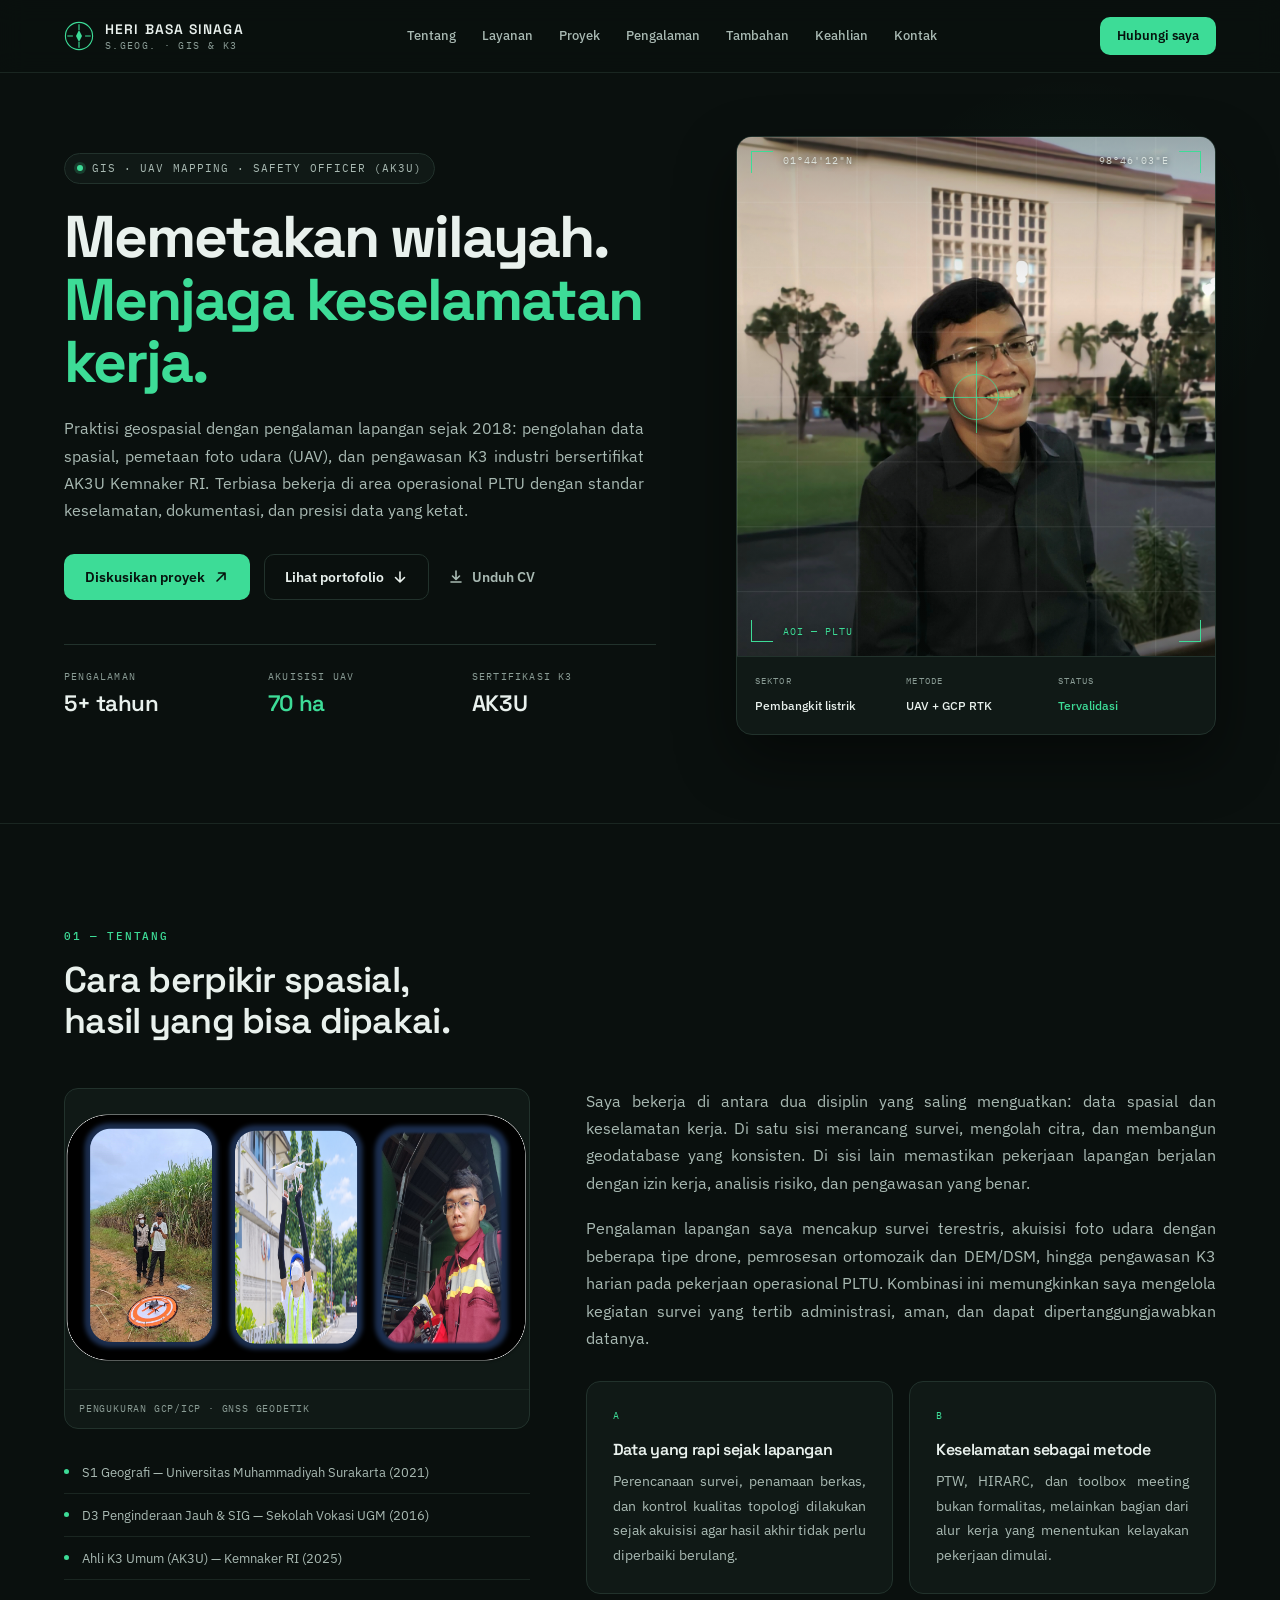
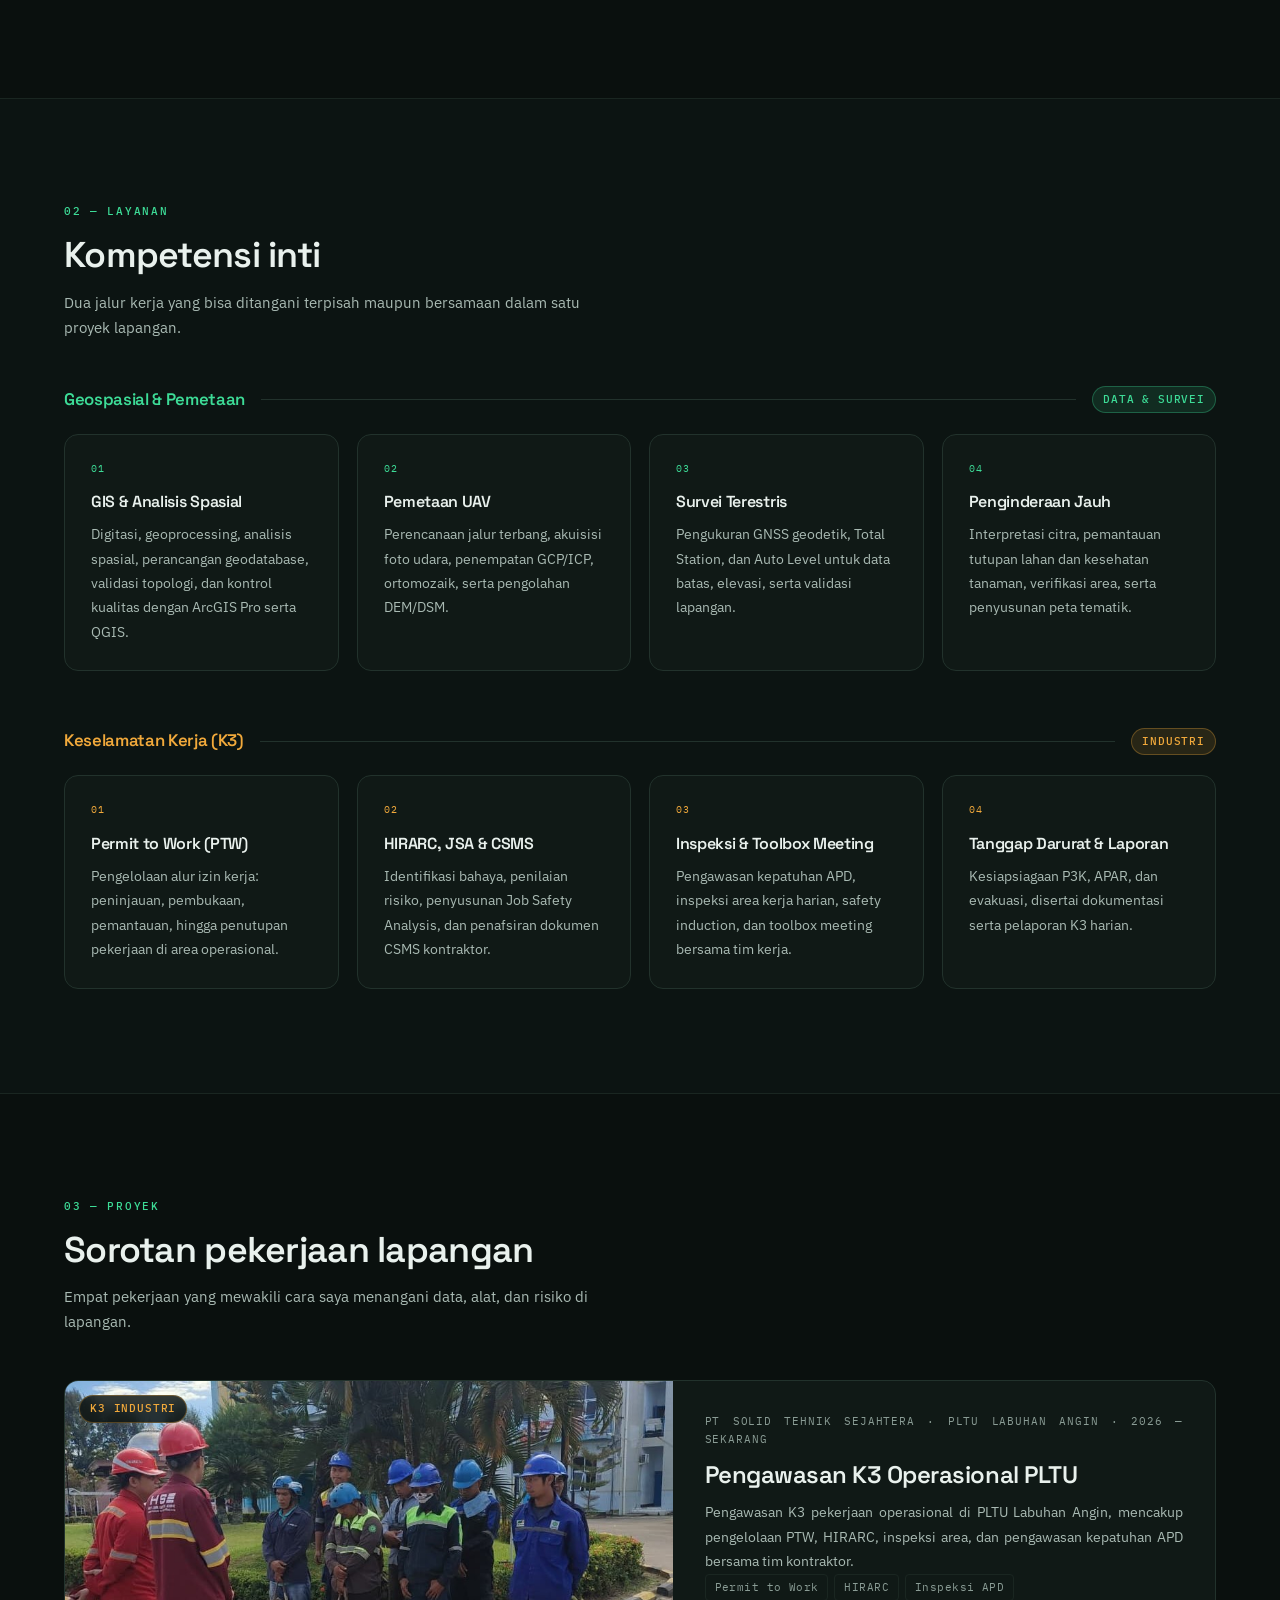
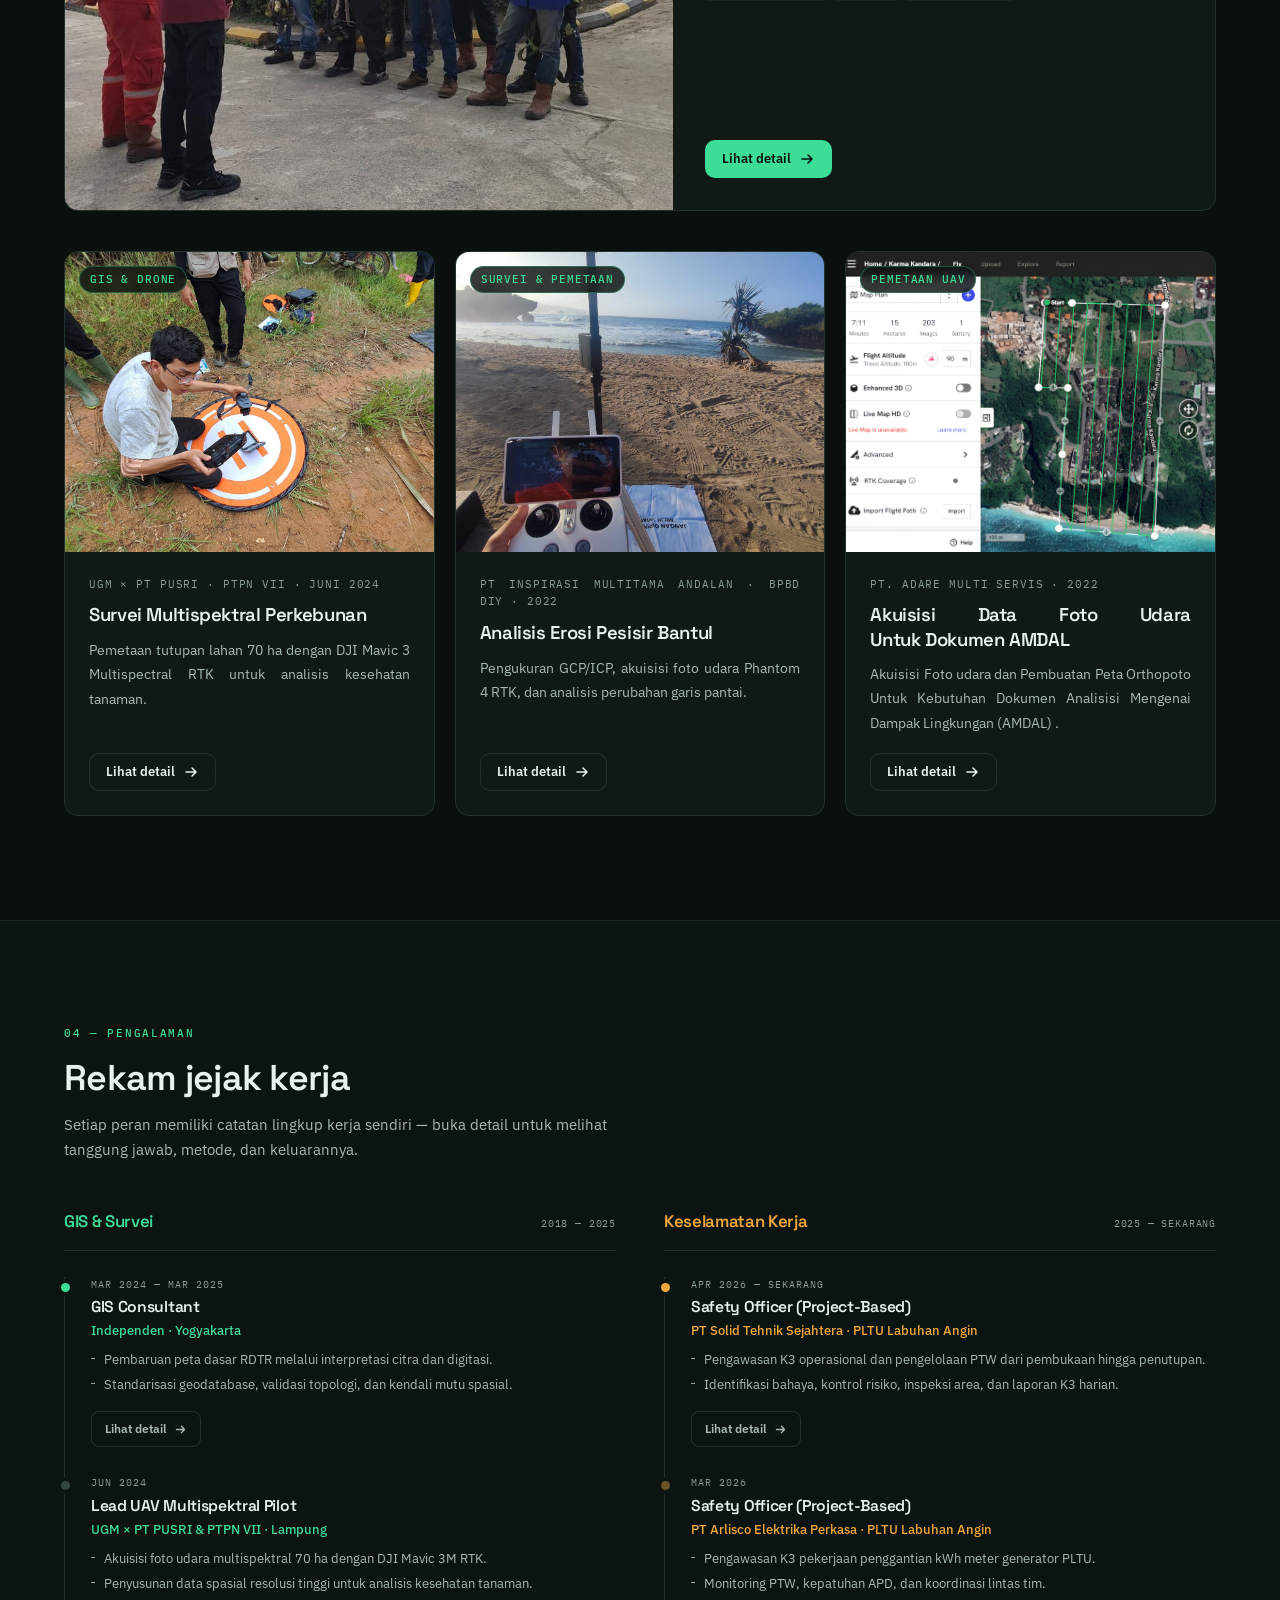
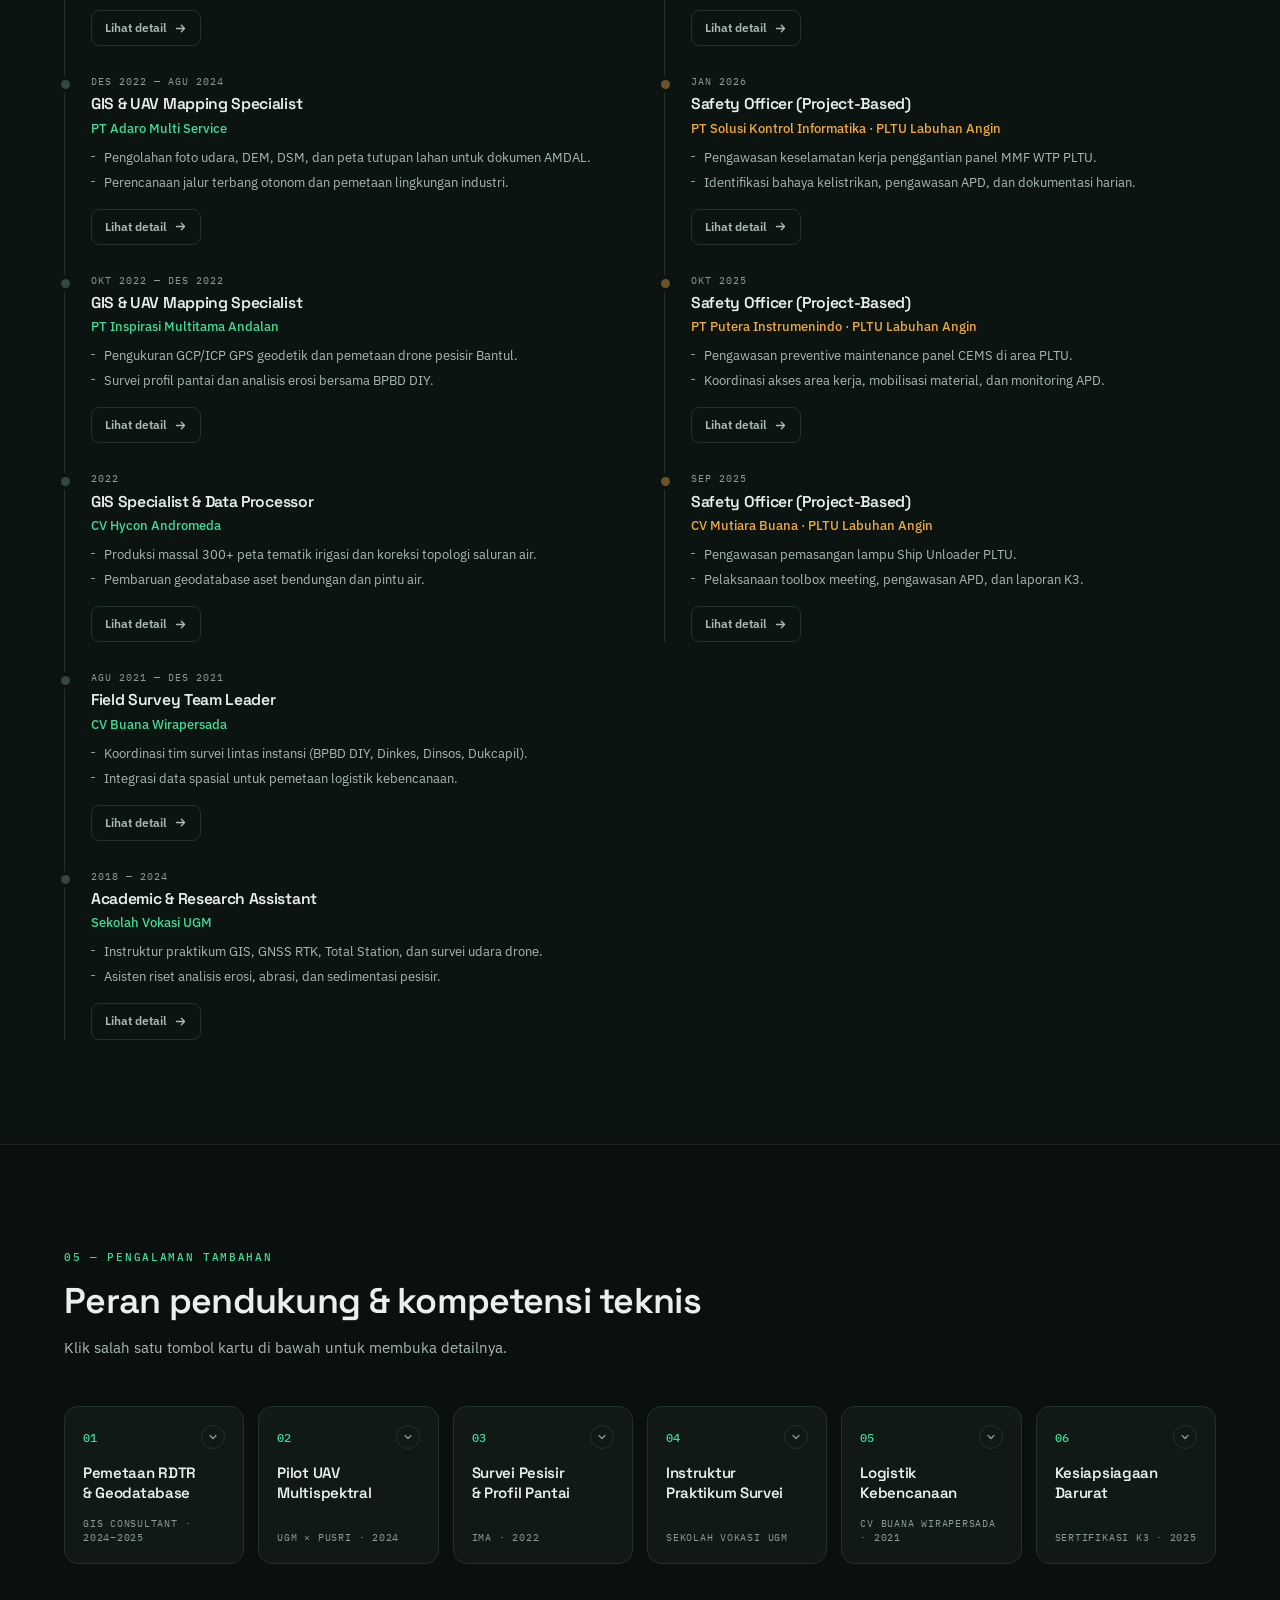
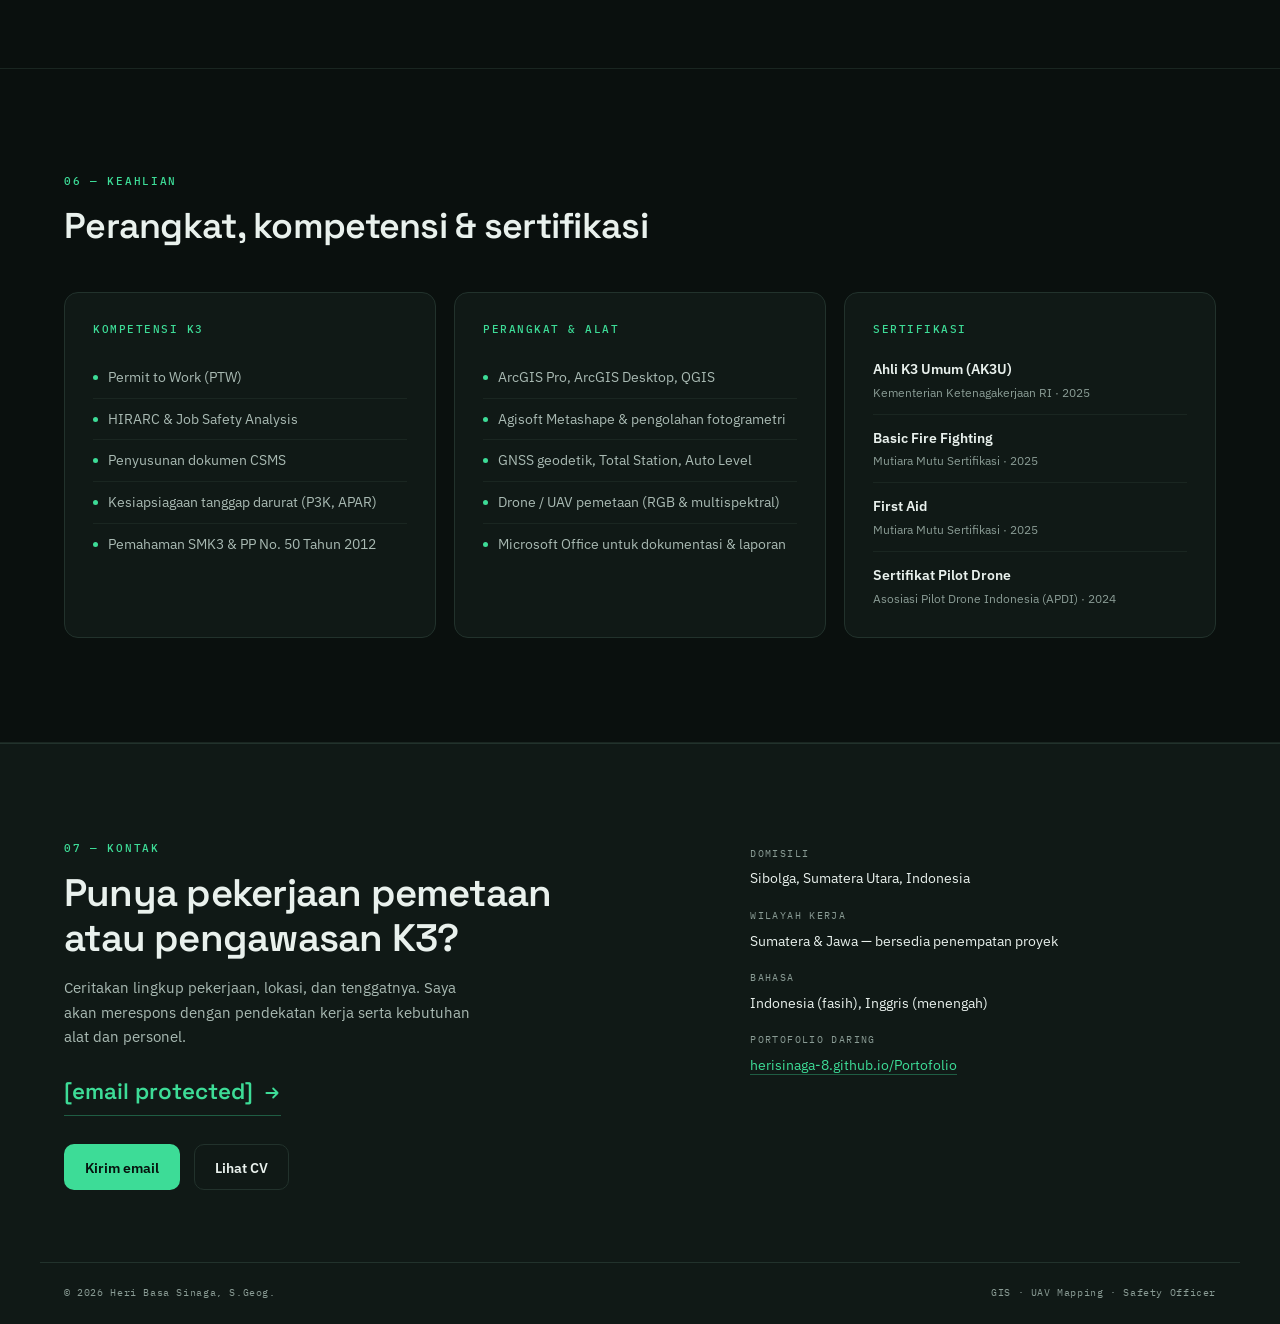
==== commit c05c24f3: "Update" ====
--- a/index.html
+++ b/index.html
@@ -51,6 +51,20 @@
         </button>
       </div>
     </div>
+  </header>
+
+  <div class="mobile-menu" id="mobile-menu" aria-hidden="true">
+    <nav class="mobile-nav" aria-label="Navigasi seluler">
+      <a href="#tentang">Tentang</a>
+      <a href="#layanan">Layanan</a>
+      <a href="#proyek">Proyek</a>
+      <a href="#pengalaman">Pengalaman</a>
+      <a href="#pengalaman-tambahan">Pengalaman tambahan</a>
+      <a href="#keahlian">Keahlian</a>
+      <a href="#kontak">Kontak</a>
+    </nav>
+    <a class="btn btn-primary mobile-menu-cta" href="cv.html">Unduh CV (PDF)</a>
+  </div>
 
     <div class="mobile-menu" id="mobile-menu">
       <nav class="mobile-nav" aria-label="Navigasi seluler">
@@ -160,7 +174,7 @@
         <div class="about-grid">
           <div class="about-aside">
             <figure class="about-photo">
-              <img src="./image/home 1.png" alt="hhhh" width="1280" height="400" decoding="async" />
+              <img src="./image/Picture2.png" alt="hhhh" width="1200" height="300" decoding="async" />
               <figcaption>Pengukuran GCP/ICP · GNSS geodetik</figcaption>
             </figure>
             <ul class="credential-list">
@@ -524,7 +538,7 @@
                   <li>Pengawasan K3 operasional dan pengelolaan PTW dari pembukaan hingga penutupan.</li>
                   <li>Identifikasi bahaya, kontrol risiko, inspeksi area, dan laporan K3 harian.</li>
                 </ul>
-                <a class="timeline-detail" href="./asset/pengalaman/k3/Untitled-1.html#panel-k3-1">
+                <a class="timeline-detail" href="./asset/pengalaman/k3/index.html##panel-k3-1">
                   Lihat detail
                   <svg class="icon" viewBox="0 0 16 16" aria-hidden="true" focusable="false">
                     <path d="M3 8h10M9 4l4 4-4 4" fill="none" stroke="currentColor" stroke-width="1.6" stroke-linecap="round" stroke-linejoin="round" />
@@ -539,7 +553,7 @@
                   <li>Pengawasan K3 pekerjaan penggantian kWh meter generator PLTU.</li>
                   <li>Monitoring PTW, kepatuhan APD, dan koordinasi lintas tim.</li>
                 </ul>
-                <a class="timeline-detail" href="./asset/pengalaman/k3/Untitled-1.html#panel-k3-2">
+                <a class="timeline-detail" href="./asset/pengalaman/k3/index.html#panel-k3-2">
                   Lihat detail
                   <svg class="icon" viewBox="0 0 16 16" aria-hidden="true" focusable="false">
                     <path d="M3 8h10M9 4l4 4-4 4" fill="none" stroke="currentColor" stroke-width="1.6" stroke-linecap="round" stroke-linejoin="round" />
@@ -554,7 +568,7 @@
                   <li>Pengawasan keselamatan kerja penggantian panel MMF WTP PLTU.</li>
                   <li>Identifikasi bahaya kelistrikan, pengawasan APD, dan dokumentasi harian.</li>
                 </ul>
-                <a class="timeline-detail" href="./asset/pengalaman/k3/Untitled-1.html#panel-k3-3">
+                <a class="timeline-detail" href="./asset/pengalaman/k3/index.html#panel-k3-3">
                   Lihat detail
                   <svg class="icon" viewBox="0 0 16 16" aria-hidden="true" focusable="false">
                     <path d="M3 8h10M9 4l4 4-4 4" fill="none" stroke="currentColor" stroke-width="1.6" stroke-linecap="round" stroke-linejoin="round" />
@@ -569,7 +583,7 @@
                   <li>Pengawasan preventive maintenance panel CEMS di area PLTU.</li>
                   <li>Koordinasi akses area kerja, mobilisasi material, dan monitoring APD.</li>
                 </ul>
-                <a class="timeline-detail" href="./asset/pengalaman/k3/Untitled-1.html#panel-k3-4">
+                <a class="timeline-detail" href="./asset/pengalaman/k3/index.html#panel-k3-4">
                   Lihat detail
                   <svg class="icon" viewBox="0 0 16 16" aria-hidden="true" focusable="false">
                     <path d="M3 8h10M9 4l4 4-4 4" fill="none" stroke="currentColor" stroke-width="1.6" stroke-linecap="round" stroke-linejoin="round" />
@@ -584,7 +598,7 @@
                   <li>Pengawasan pemasangan lampu Ship Unloader PLTU.</li>
                   <li>Pelaksanaan toolbox meeting, pengawasan APD, dan laporan K3.</li>
                 </ul>
-                <a class="timeline-detail" href="./asset/pengalaman/k3/Untitled-1.html#panel-k3-5">
+                <a class="timeline-detail" href="./asset/pengalaman/k3/index.html#panel-k3-5">
                   Lihat detail
                   <svg class="icon" viewBox="0 0 16 16" aria-hidden="true" focusable="false">
                     <path d="M3 8h10M9 4l4 4-4 4" fill="none" stroke="currentColor" stroke-width="1.6" stroke-linecap="round" stroke-linejoin="round" />
--- a/style.css
+++ b/style.css
@@ -462,6 +462,7 @@
   left: 0;
   right: 0;
   bottom: 0;
+  z-index: 95;
   overflow-y: auto;
   padding: 20px var(--gutter) 40px;
   background: var(--surface);
@@ -470,7 +471,14 @@
 
 .mobile-menu.is-open {
   display: block;
-  animation: menu-in 0.24s var(--ease);
+  position: fixed;
+  top: var(--header-h, 64px);
+  left: 0;
+  right: 0;
+  bottom: 0;
+  z-index: 999;
+  background: var(--surface, #101916);
+  overflow-y: auto;
 }
 
 @keyframes menu-in {
@@ -838,7 +846,7 @@
 .about-photo img {
   width: 100%;
   aspect-ratio: 4 / 3;
-  object-fit: cover;
+  object-fit: contain;
 }
 
 .about-photo figcaption {
@@ -2121,4 +2129,31 @@
   .extra-showcase {
     padding: 22px;
   }
+}
+
+/* 15. Fix Mobile Menu Layering ------------------------------------------- */
+.mobile-menu {
+  display: none;
+  position: fixed;
+  top: var(--header-h, 64px);
+  left: 0;
+  right: 0;
+  bottom: 0;
+  z-index: 999;
+  overflow-y: auto;
+  padding: 20px var(--gutter, 18px) 40px;
+  background: #101916;
+  border-top: 1px solid var(--line);
+}
+
+.mobile-menu.is-open {
+  display: flex;
+  flex-direction: column;
+  justify-content: flex-start;
+  animation: menu-in 0.18s var(--ease);
+}
+
+.mobile-menu .mobile-nav a {
+  display: block;
+  color: var(--text);
 }
